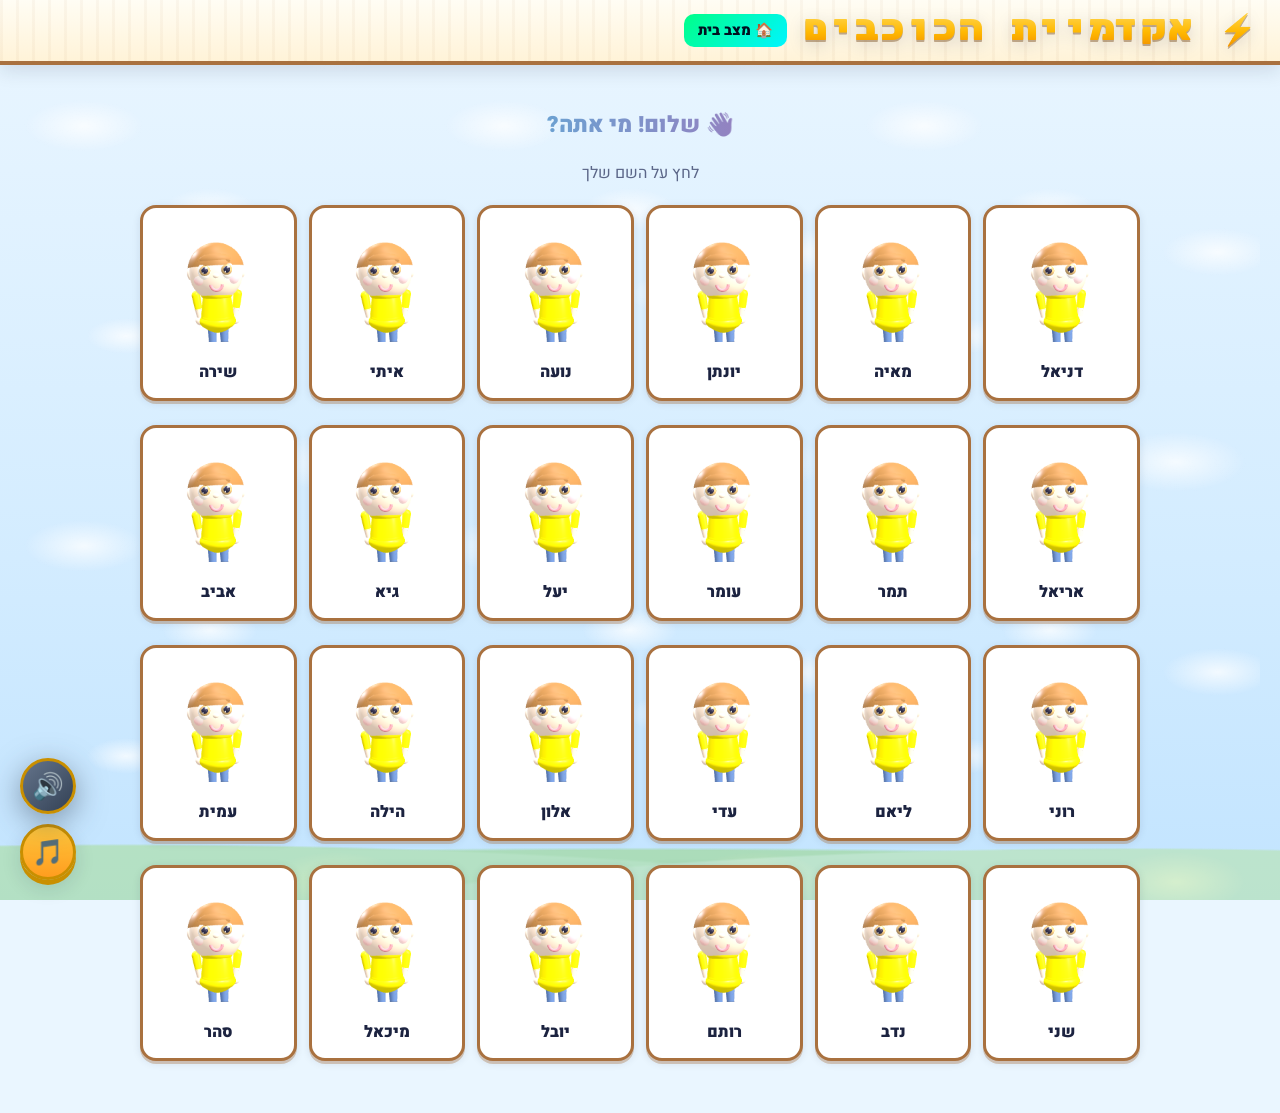
==== index.html @ d7e18d6a "דרגות מובנות: "דרגה 2 מתוך 8", מספר לכל שלב, וטווח הנקודות "להבה" לבד לא אומר כלום — לא כמה זה, לא מ" ====
<!DOCTYPE html>
<html lang="he" dir="rtl">
<head>
<meta charset="UTF-8">
<meta name="viewport" content="width=device-width, initial-scale=1.0">
<title>⚡ אקדמיית הכוכבים</title>
<link rel="preconnect" href="https://fonts.googleapis.com">
<link href="https://fonts.googleapis.com/css2?family=Heebo:wght@400;700;900&family=Rubik+Mono+One&display=swap" rel="stylesheet">
<!-- Three.js מקומי — רשתות בתי ספר חוסמות CDN-ים לעיתים קרובות, ובלי THREE
     כל האפליקציה קורסת (לא רק האי). ה-CDN נשאר כגיבוי אם הקובץ המקומי חסר. -->
<script src="vendor/three.min.js"></script>
<script>if(typeof THREE==='undefined')document.write('<script src="https://cdnjs.cloudflare.com/ajax/libs/three.js/r128/three.min.js"><\/script>');</script>
<script src="vendor/GLTFLoader.js"></script>
<script>if(typeof THREE!=='undefined'&&!THREE.GLTFLoader)document.write('<script src="https://cdn.jsdelivr.net/npm/three@0.128.0/examples/js/loaders/GLTFLoader.js"><\/script>');</script>
<style>
:root {
  --bg-1: #eaf6ff;
  /* 5 צבעי אנרגיה — רוויים אך לא זוהרים. שמות ה---neon-* נשמרו בכוונה
     כדי שכל הרכיבים הקיימים יתעדכנו בלי לגעת בהם אחד-אחד. */
  --neon-pink:   #ff5d5d;   /* coral */
  --neon-cyan:   #2ea8ff;   /* sky   */
  --neon-yellow: #ffb800;   /* gold  */
  --neon-green:  #34c759;   /* leaf  */
  --neon-purple: #8b5cf6;   /* grape */
  --neon-orange: #ff8f1f;
  --card: #ffffff;
  --card-hover: #f2f7ff;
  --text: #1c2340;
  --text-dim: #5b6688;
  --wood: #a9713f;          /* מסגרות "שלט עץ" — אותה שפה כמו באי */
  --cream: #fffaee;
}
* { box-sizing: border-box; margin: 0; padding: 0; }
html, body { height: 100%; background-color: #eaf6ff; }
body {
  font-family: 'Heebo', sans-serif;
  background: linear-gradient(180deg, #eaf6ff 0%, #d3ecff 60%, #c7e6ff 100%);
  color: var(--text);
  overflow-x: hidden;
  min-height: 100vh;
}
canvas { background-color: transparent !important; }
body::before {
  content: '';
  position: fixed; inset: 0;
  background-image:
    radial-gradient(60px 26px at 20% 30%, #ffffff, transparent),
    radial-gradient(44px 20px at 60% 70%, #ffffff, transparent),
    radial-gradient(70px 30px at 80% 10%, #ffffff, transparent),
    radial-gradient(40px 18px at 30% 80%, #ffffff, transparent),
    radial-gradient(56px 24px at 90% 60%, #ffffff, transparent),
    radial-gradient(48px 22px at 50% 50%, #ffffff, transparent);
  background-size: 420px 420px;
  opacity: 0.75;
  pointer-events: none;
  animation: starsMove 120s linear infinite;
  z-index: 0;
}
@keyframes starsMove { from {background-position: 0 0;} to {background-position: 250px 250px;} }

#particleLayer {
  position: fixed; inset: 0;
  pointer-events: none;
  z-index: 1;
  overflow: hidden;
}
.particle {
  position: absolute;
  border-radius: 50%;
  pointer-events: none;
  filter: blur(1px);
}
@keyframes floatUp {
  from { transform: translateY(110vh) rotate(0deg); opacity: 0; }
  10%  { opacity: 1; }
  90%  { opacity: 1; }
  to   { transform: translateY(-20vh) rotate(360deg); opacity: 0; }
}
.bubble1 { width: 20px; height: 20px; background: radial-gradient(circle at 30% 30%, rgba(0,245,255,0.6), rgba(0,245,255,0)); }
.bubble2 { width: 14px; height: 14px; background: radial-gradient(circle at 30% 30%, rgba(255,46,147,0.6), rgba(255,46,147,0)); }
.bubble3 { width: 8px; height: 8px; background: radial-gradient(circle at 30% 30%, rgba(255,230,0,0.7), rgba(255,230,0,0)); }
.bubble4 { width: 12px; height: 12px; background: radial-gradient(circle at 30% 30%, rgba(0,255,136,0.6), rgba(0,255,136,0)); }
.bubble5 { width: 16px; height: 16px; background: radial-gradient(circle at 30% 30%, rgba(184,41,255,0.6), rgba(184,41,255,0)); }

header, .classroom, .footer-actions { position: relative; z-index: 5; }

.page-fade { animation: pageFade 0.5s cubic-bezier(0.34, 1.56, 0.64, 1); }
@keyframes pageFade {
  from { opacity: 0; transform: translateY(20px); }
  to   { opacity: 1; transform: translateY(0); }
}
button:active { transform: scale(0.95); }

.music-btn {
  position: fixed; bottom: 20px; left: 20px;
  width: 56px; height: 56px;
  border-radius: 50%;
  background: linear-gradient(135deg, #ff2e93, #b829ff);
  border: 2px solid rgba(255,255,255,0.3);
  color: white;
  font-size: 1.6em;
  cursor: pointer;
  z-index: 100;
  box-shadow: 0 8px 30px rgba(255,46,147,0.5);
  transition: transform 0.2s;
}
.music-btn:hover { transform: scale(1.1); }
.music-btn.playing { animation: musicPulse 1.5s ease-in-out infinite; }
@keyframes musicPulse {
  0%, 100% { box-shadow: 0 8px 30px rgba(255,46,147,0.5); }
  50%      { box-shadow: 0 8px 40px rgba(255,46,147,0.9), 0 0 60px rgba(0,245,255,0.5); }
}

header {
  background: var(--cream);
  border-bottom: 3px solid var(--wood);
  padding: 14px 24px;
  display: flex;
  align-items: center;
  gap: 16px;
  position: sticky;
  top: 0;
  z-index: 100;
  flex-wrap: wrap;
}
.logo {
  font-family: 'Rubik Mono One', sans-serif;
  font-size: 1.5em;
  background: linear-gradient(90deg, #d6263f, #6d28d9, #0a6fc2, #17803d, #b06a00, #c2500a, #d6263f);
  background-size: 400% 100%;
  -webkit-background-clip: text;
  background-clip: text;
  color: transparent;
  text-shadow: none;
  animation: gradFlow 8s linear infinite;
}
@keyframes gradFlow {
  to { background-position: 400% 0; }
}
.tabs { display: flex; gap: 6px; flex: 1; flex-wrap: wrap; }
.tab {
  padding: 8px 14px;
  background: var(--card);
  border: 2px solid var(--wood);
  border-radius: 12px;
  cursor: pointer;
  color: var(--text);
  font-weight: 700;
  transition: all 0.2s;
  font-family: inherit;
  font-size: 0.95em;
  display: inline-flex;
  align-items: center;
  gap: 6px;
}
.tab:hover { background: var(--card-hover); color: var(--text); }
.tab.active {
  background: linear-gradient(135deg, var(--neon-pink), var(--neon-purple));
  color: white;
  box-shadow: 0 0 20px rgba(255,46,147,0.5);
  border-color: var(--neon-pink);
}
.tab .x { opacity: 0.6; font-size: 0.8em; padding: 2px 4px; border-radius: 4px; }
.tab .x:hover { opacity: 1; background: rgba(0,0,0,0.3); }
.btn {
  padding: 8px 16px;
  background: var(--card);
  border: 1px solid rgba(255,255,255,0.15);
  border-radius: 10px;
  color: var(--text);
  cursor: pointer;
  font-family: inherit;
  font-weight: 700;
  font-size: 0.9em;
  transition: all 0.15s;
}
.btn:hover { background: var(--card-hover); transform: translateY(-1px); }
.btn-primary {
  background: linear-gradient(135deg, var(--neon-cyan), var(--neon-green));
  color: #001020;
  border-color: transparent;
  box-shadow: 0 0 15px rgba(0,245,255,0.4);
}
.btn-danger { background: linear-gradient(135deg, #ff4444, #cc0066); color: white; border-color: transparent; }
.btn-warning { background: linear-gradient(135deg, var(--neon-yellow), var(--neon-orange)); color: #000; border-color: transparent; }

.classroom {
  display: grid;
  grid-template-columns: repeat(4, 1fr);
  gap: 14px;
  padding: 20px;
  max-width: 1700px;
  margin: 0 auto;
}
.column {
  background: rgba(255,255,255,0.04);
  backdrop-filter: blur(12px);
  -webkit-backdrop-filter: blur(12px);
  border: 2px solid rgba(169,113,63,0.45);
  border-radius: 16px;
  padding: 12px;
  min-height: 200px;
  transition: all 0.2s;
}
.classroom > .column { min-width: 0; }   /* בלי זה שם ארוך מרחיב את הלוח וגורם לגלילה אופקית */
.column.drag-over { border-color: var(--neon-cyan); background: rgba(0,245,255,0.08); }
.column-header {
  display: flex;
  justify-content: space-between;
  align-items: center;
  margin-bottom: 12px;
  padding: 8px 12px;
  background: linear-gradient(135deg, rgba(184,41,255,0.3), rgba(255,46,147,0.3));
  border-radius: 10px;
  font-weight: 900;
}
.col-bonus {
  font-size: 0.75em;
  background: var(--neon-yellow);
  color: #000;
  padding: 5px 12px;
  border-radius: 8px;
  cursor: pointer;
  border: none;
  font-weight: 900;
}
.col-bonus:hover { transform: scale(1.05); }
.col-input {
  background: rgba(0,0,0,0.4);
  border: 1px solid rgba(255,255,255,0.2);
  border-radius: 6px;
  color: #fff;
  padding: 4px 8px;
  width: 56px;
  font-family: inherit;
  font-size: 0.85em;
  font-weight: 700;
  text-align: center;
}
.col-input:focus { border-color: var(--neon-yellow); outline: none; }
.col-input::-webkit-outer-spin-button,
.col-input::-webkit-inner-spin-button { -webkit-appearance: none; margin: 0; }

/* ==================== ניקוד כיתתי — כל הכיתה ביחד ==================== */
.class-bar {
  max-width: 1700px;
  margin: 14px auto 0;
  padding: 14px 20px;
  display: flex;
  flex-wrap: wrap;
  align-items: center;
  gap: 12px;
  background: linear-gradient(135deg, rgba(0,245,255,0.14), rgba(184,41,255,0.14));
  border: 2px solid rgba(0,245,255,0.35);
  border-radius: 18px;
  box-shadow: 0 8px 30px rgba(0,0,0,0.25);
}
.class-bar .cb-title {
  font-weight: 900;
  font-size: 1.25em;
  display: flex;
  align-items: center;
  gap: 8px;
  white-space: nowrap;
}
.class-bar .cb-count {
  font-size: 0.75em;
  font-weight: 700;
  color: var(--text-dim);
}
.class-bar .cb-quick {
  display: flex;
  gap: 6px;
  flex-wrap: wrap;
}
.cb-btn {
  font-family: inherit;
  font-weight: 900;
  font-size: 1.05em;
  padding: 9px 16px;
  border-radius: 12px;
  border: 2px solid transparent;
  cursor: pointer;
  transition: transform 0.15s, box-shadow 0.15s;
  background: linear-gradient(135deg, var(--neon-cyan), var(--neon-purple));
  color: #001020;
}
.cb-btn:hover { transform: translateY(-2px) scale(1.04); box-shadow: 0 6px 22px rgba(0,245,255,0.4); }
.cb-btn.cb-give { background: linear-gradient(135deg, var(--neon-yellow), var(--neon-orange)); color: #000; }
.cb-btn.cb-take { background: linear-gradient(135deg, #ff6b6b, #c92a2a); color: #fff; }
.cb-input {
  background: rgba(0,0,0,0.45);
  border: 2px solid rgba(255,255,255,0.25);
  border-radius: 10px;
  color: #fff;
  padding: 8px 10px;
  width: 84px;
  font-family: inherit;
  font-size: 1.1em;
  font-weight: 900;
  text-align: center;
}
.cb-input:focus { border-color: var(--neon-yellow); outline: none; }
.cb-input::-webkit-outer-spin-button,
.cb-input::-webkit-inner-spin-button { -webkit-appearance: none; margin: 0; }
.class-bar .cb-spacer { flex: 1 1 0; min-width: 0; }
.class-bar .cb-econ { margin-inline-start: auto; }
.cb-econ {
  display: flex;
  align-items: center;
  gap: 6px;
  font-weight: 800;
  font-size: 0.95em;
  background: rgba(0,0,0,0.3);
  border: 2px solid rgba(255,255,255,0.2);
  border-radius: 12px;
  padding: 6px 10px;
}
.cb-econ select {
  font-family: inherit;
  font-weight: 900;
  font-size: 1em;
  padding: 4px 6px;
  border-radius: 8px;
  border: 2px solid rgba(255,255,255,0.25);
  background: #1a1e3a;
  color: #fff;
  cursor: pointer;
}
.cb-view {
  display: flex;
  gap: 0;
  border: 2px solid rgba(255,255,255,0.2);
  border-radius: 12px;
  overflow: hidden;
}
.cb-view button {
  font-family: inherit;
  font-weight: 800;
  font-size: 0.95em;
  padding: 8px 14px;
  border: none;
  cursor: pointer;
  background: rgba(0,0,0,0.35);
  color: var(--text-dim);
}
.cb-view button.active { background: linear-gradient(135deg, var(--neon-purple), var(--neon-pink)); color: #fff; }

/* תצוגת "כיתה אחת" — כל התלמידים בלוח אחד, בלי טורים */
.classroom.single-view { grid-template-columns: 1fr; }
.column.all-wrap { padding: 16px; }
.students-grid {
  display: grid;
  grid-template-columns: repeat(auto-fill, minmax(300px, 1fr));
  gap: 12px;
  align-items: start;
}
.students-grid .student { margin-bottom: 0; }
@media (max-width: 600px) {
  .class-bar { padding: 12px; }
  .class-bar .cb-spacer { display: none; }
}

/* ==================== מפת האיים — מה עוד נשאר לפתוח ==================== */
.island-map {
  max-width: 1700px;
  margin: 12px auto 0;
  padding: 14px 18px 16px;
  background: linear-gradient(135deg, rgba(255,214,102,0.16), rgba(0,245,255,0.12));
  border: 2px solid rgba(255,190,60,0.45);
  border-radius: 18px;
}
.island-map .im-head {
  display: flex;
  align-items: center;
  gap: 12px;
  flex-wrap: wrap;
  margin-bottom: 10px;
  font-weight: 900;
  font-size: 1.15em;
}
.island-map .im-next {
  font-size: 1.05em;
  font-weight: 900;
  color: #b45309;
  background: rgba(255,255,255,0.55);
  border-radius: 999px;
  padding: 5px 14px;
}
.island-map .im-bar {
  height: 16px;
  background: rgba(0,0,0,0.18);
  border-radius: 999px;
  overflow: hidden;
  margin-bottom: 12px;
}
.island-map .im-fill {
  height: 100%;
  background: linear-gradient(90deg, #34d399, #fbbf24, #f97316);
  border-radius: 999px;
  transition: width 0.6s cubic-bezier(0.34,1.56,0.64,1);
}
.im-chips {
  display: flex;
  gap: 8px;
  overflow-x: auto;
  padding-bottom: 4px;
}
.im-chip {
  flex: 1 1 0;
  min-width: 128px;
  text-align: center;
  padding: 10px 6px;
  border-radius: 14px;
  border: 2px solid rgba(0,0,0,0.12);
  background: rgba(255,255,255,0.5);
  position: relative;
}
.im-chip .im-ico { font-size: 30px; line-height: 1.1; position: relative; display: inline-block; }
/* אי נעול מציג את האי עצמו (מעומעם) עם מנעול קטן בפינה — לא מנעול במקום האי */
.im-chip .im-lock { position: absolute; bottom: -2px; left: -6px; font-size: 15px; filter: none; }
.im-chip .im-name { font-weight: 900; font-size: 0.95em; margin-top: 2px; }
.im-chip .im-need { font-size: 0.85em; font-weight: 800; opacity: 0.75; margin-top: 2px; }
.im-chip.done { background: linear-gradient(180deg, #d1fae5, #a7f3d0); border-color: #34d399; }
.im-chip.done .im-need { color: #047857; opacity: 1; }
.im-chip.next {
  background: linear-gradient(180deg, #fff7cc, #ffe17a);
  border-color: #f59e0b;
  box-shadow: 0 0 0 3px rgba(245,158,11,0.35), 0 8px 22px rgba(245,158,11,0.3);
  transform: scale(1.04);
}
.im-chip.locked { opacity: 0.55; filter: grayscale(0.55); }
.im-chip .im-step {
  position: absolute; top: -9px; inset-inline-start: 8px;
  background: #1f2937; color: #fff;
  font-size: 0.7em; font-weight: 900;
  border-radius: 999px; padding: 1px 7px;
}

/* ==================== עריכת שמות — inline + דיאלוג פנימי ==================== */
.class-score {
  max-width: 1700px;
  margin: 12px auto 0;
  padding: 18px 24px;
  border-radius: 20px;
  background: linear-gradient(135deg, #12305e, #2a1d5e 55%, #4a1d52);
  border: 3px solid rgba(255,214,102,0.7);
  box-shadow: 0 10px 40px rgba(0,0,0,0.3);
  color: #fff;
}
.class-score .cs-wrap {
  display: flex; align-items: center; gap: 28px; flex-wrap: wrap;
}
.class-score .cs-main { text-align: center; min-width: 240px; }
.class-score .cs-label { font-size: 1.15em; font-weight: 900; opacity: 0.9; }
.class-score .cs-big {
  font-size: clamp(56px, 7vw, 108px);
  font-weight: 900;
  line-height: 1;
  letter-spacing: -2px;
  background: linear-gradient(180deg, #fff3b0, #ffc83d 55%, #ff8c00);
  -webkit-background-clip: text; background-clip: text; color: transparent;
  filter: drop-shadow(0 4px 0 rgba(0,0,0,0.25));
}
.class-score .cs-sub { font-size: 1em; font-weight: 800; opacity: 0.85; margin-top: 2px; }
.class-score .cs-side { flex: 1 1 320px; min-width: 260px; }
.class-score .cs-rank { font-size: 1.6em; font-weight: 900; margin-bottom: 8px; }
.class-score .cs-bar {
  height: 18px; border-radius: 999px; background: rgba(0,0,0,0.35); overflow: hidden; margin-bottom: 10px;
}
.class-score .cs-fill {
  height: 100%; border-radius: 999px;
  background: linear-gradient(90deg, #34d399, #fbbf24, #f97316);
  transition: width 0.6s cubic-bezier(0.34,1.56,0.64,1);
}
.class-score .cs-stats {
  display: flex; gap: 8px 20px; flex-wrap: wrap; font-size: 1.05em; font-weight: 700; opacity: 0.95;
}
.class-score .cs-stats b { color: #ffd54a; }
.class-score .cs-thanks {
  margin-top: 10px;
  font-size: 1.05em;
  font-weight: 800;
  background: rgba(255,255,255,0.1);
  border: 1px solid rgba(255,255,255,0.2);
  border-radius: 12px;
  padding: 8px 14px;
}
.class-score .cs-thanks b { color: #86efac; }
.class-score .cs-thanks span { color: #ffd54a; }

/* הניקוד הכיתתי על הכרטיס — שורה קטנה, לא שבב שדוחק את השם */
.class-chip {
  display: block;
  margin-top: 2px;
  font-size: 0.72em;
  font-weight: 800;
  color: #075985;
  background: rgba(56,189,248,0.18);
  border: 1px solid rgba(2,132,199,0.35);
  border-radius: 999px;
  padding: 1px 7px;
  white-space: nowrap;
  max-width: 100%;
  overflow: hidden;
  text-overflow: ellipsis;   /* לעולם לא דוחף את הכרטיס ולא גונב רוחב מהשם */
}
.class-chip b { color: #0369a1; }

/* קבוצות בסרגל: "לקופת הכיתה" מול "לכל תלמיד" */
.cb-group {
  display: flex; align-items: center; gap: 6px; flex-wrap: wrap;
  padding: 6px 10px;
  border-radius: 14px;
  background: rgba(0,0,0,0.22);
  border: 2px solid rgba(255,255,255,0.18);
}
.cb-gtitle { font-weight: 900; font-size: 0.95em; white-space: nowrap; opacity: 0.95; }
.cb-btn.cb-sm { font-size: 0.95em; padding: 7px 12px; }
.cb-note { font-size: 0.85em; font-weight: 800; opacity: 0.7; white-space: nowrap; }

.name-inline {
  font-family: inherit;
  font-weight: 900;
  font-size: 1em;
  width: 100%;
  min-width: 0;
  padding: 5px 8px;
  border-radius: 8px;
  border: 2px solid var(--neon-cyan, #00a2b8);
  background: #fff;
  color: #111;
  outline: none;
  box-shadow: 0 0 0 3px rgba(0,162,184,0.25);
}
.ak-dialog-bg {
  position: fixed; inset: 0;
  background: rgba(0,0,0,0.72);
  backdrop-filter: blur(6px);
  -webkit-backdrop-filter: blur(6px);
  z-index: 100001;
  display: flex; align-items: center; justify-content: center;
  padding: 20px;
}
.ak-dialog {
  background: #fffaf0;
  color: #2b1b0e;
  border: 3px solid #a9713f;
  border-radius: 20px;
  padding: 24px;
  width: min(680px, 96vw);
  max-height: 88vh;
  overflow: auto;
  box-shadow: 0 24px 70px rgba(0,0,0,0.5);
}
.ak-dialog h3 { margin: 0 0 14px; font-size: 1.5em; font-weight: 900; }
.ak-dialog input[type=text], .ak-dialog textarea {
  width: 100%;
  font-family: inherit;
  font-size: 1.25em;
  font-weight: 800;
  padding: 12px 14px;
  border-radius: 12px;
  border: 3px solid #a9713f;
  background: #fff;
  color: #2b1b0e;
  outline: none;
  box-sizing: border-box;
}
.ak-dialog textarea { font-size: 1.05em; line-height: 1.9; min-height: 320px; resize: vertical; }
.ak-dialog input[type=text]:focus, .ak-dialog textarea:focus { border-color: #00a2b8; box-shadow: 0 0 0 4px rgba(0,162,184,0.25); }
.ak-dialog .ak-dlg-actions { display: flex; gap: 10px; margin-top: 16px; justify-content: flex-end; flex-wrap: wrap; }
.ak-dialog .ak-dlg-btn {
  font-family: inherit; font-weight: 900; font-size: 1.1em;
  padding: 12px 26px; border-radius: 12px; cursor: pointer; border: 3px solid transparent;
}
.ak-dialog .ak-dlg-btn.ok { background: linear-gradient(180deg,#6ee7a0,#22c55e); border-color:#15803d; color:#04310f; }
.ak-dialog .ak-dlg-btn.cancel { background: #efe3d2; border-color:#a9713f; color:#5b3d20; }
.ak-dialog .ak-dlg-hint { font-size: 0.95em; opacity: 0.8; margin: 0 0 12px; line-height: 1.6; }
.ak-names-grid { display: grid; grid-template-columns: repeat(auto-fill, minmax(230px, 1fr)); gap: 10px; }
.ak-names-grid label { display: flex; align-items: center; gap: 8px; font-weight: 800; }
.ak-names-grid label span { opacity: 0.55; min-width: 26px; text-align: end; }
.ak-names-grid input { font-size: 1.05em !important; padding: 8px 10px !important; }


.student {
  background: #ffffff;
  
  -webkit-
  border-radius: 14px;
  padding: 10px;
  margin-bottom: 10px;
  cursor: grab;
  transition: all 0.3s cubic-bezier(0.34, 1.56, 0.64, 1);
  border: 2px solid var(--wood);
  position: relative;
  display: flex;
  align-items: center;
  gap: 10px;
}
.student:active { cursor: grabbing; }
.student:hover {
  transform: translateY(-2px);
  box-shadow: 0 8px 20px rgba(0,245,255,0.2);
  border-color: var(--neon-cyan);
}
.student.dragging { opacity: 0.4; }

.drag-handle {
  cursor: grab;
  color: var(--text-dim);
  font-size: 1.4em;
  padding: 0 4px;
  user-select: none;
}
.drag-handle:hover { color: var(--neon-cyan); }

.avatar-canvas {
  width: 72px; height: 72px;
  border-radius: 50%;
  flex-shrink: 0;
  background: radial-gradient(circle at 50% 30%, rgba(0,245,255,0.15), transparent 70%);
  cursor: pointer;
  display: block;
  animation: idleBob 3s ease-in-out infinite;
  transition: transform 0.2s;
}
.avatar-canvas:hover { transform: scale(1.25) rotate(-5deg); animation-play-state: paused; filter: drop-shadow(0 0 20px var(--neon-cyan)); }
@keyframes idleBob {
  0%, 100% { transform: translateY(0) rotate(0deg) scale(1); }
  20%      { transform: translateY(-7px) rotate(-3deg) scale(1.02); }
  40%      { transform: translateY(-2px) rotate(0deg) scale(1); }
  60%      { transform: translateY(-7px) rotate(3deg) scale(1.02); }
  80%      { transform: translateY(-2px) rotate(0deg) scale(1); }
}
.student.celebrating .avatar-canvas {
  animation: celebrate 0.7s cubic-bezier(0.34, 1.56, 0.64, 1);
}
.student.disappointed .avatar-canvas {
  animation: shake 0.5s ease-in-out;
}
@keyframes celebrate {
  0%   { transform: scale(1) translateY(0) rotate(0); }
  30%  { transform: scale(1.35) translateY(-18px) rotate(-12deg); }
  60%  { transform: scale(1.1) translateY(-6px) rotate(8deg); }
  100% { transform: scale(1) translateY(0) rotate(0); }
}
@keyframes shake {
  0%, 100% { transform: translateX(0) rotate(0); }
  20%      { transform: translateX(-10px) rotate(-8deg); }
  40%      { transform: translateX(10px) rotate(8deg); }
  60%      { transform: translateX(-7px) rotate(-5deg); }
  80%      { transform: translateX(7px) rotate(5deg); }
}
.student.celebrating { box-shadow: 0 0 40px rgba(0,255,136,0.6); border-color: var(--neon-green) !important; }
.student.disappointed { box-shadow: 0 0 30px rgba(255,68,68,0.5); }
.student-info { flex: 1; min-width: 0; cursor: pointer; }
.student-name-row {
  display: flex;
  align-items: flex-start;
  gap: 4px;
  min-width: 0;
}
.student-name-row .student-name { flex: 1 1 auto; min-width: 0; }
.name-edit { flex: 0 0 auto; align-self: center; }
.student-name {
  font-weight: 900;
  font-size: 0.95em;
  white-space: normal;
  overflow-wrap: break-word;
  line-height: 1.12;
}
.name-edit {
  background: rgba(255,255,255,0.1);
  border: none;
  color: var(--text-dim);
  cursor: pointer;
  border-radius: 4px;
  padding: 2px 5px;
  font-size: 0.75em;
}
.name-edit:hover { background: var(--neon-cyan); color: #000; }
.student-rank {
  font-size: 0.75em;
  color: var(--text-dim);
  display: flex;
  align-items: center;
  gap: 4px;
}
.student-points {
  font-weight: 900;
  font-size: 1.1em;
  background: linear-gradient(90deg, var(--neon-yellow), var(--neon-orange));
  -webkit-background-clip: text;
  background-clip: text;
  color: transparent;
}
.progress-bar {
  height: 4px;
  background: rgba(255,255,255,0.1);
  border-radius: 2px;
  margin-top: 4px;
  overflow: hidden;
}
.progress-fill {
  height: 100%;
  background: linear-gradient(90deg, var(--neon-cyan), var(--neon-pink));
  transition: width 0.5s;
  box-shadow: 0 0 8px var(--neon-cyan);
}
.add-student-btn {
  width: 100%;
  padding: 10px;
  background: rgba(0,245,255,0.1);
  border: 2px dashed rgba(0,245,255,0.3);
  border-radius: 10px;
  color: var(--neon-cyan);
  cursor: pointer;
  font-family: inherit;
  font-weight: 700;
  transition: all 0.2s;
}
.add-student-btn:hover { background: rgba(0,245,255,0.2); border-color: var(--neon-cyan); }

.modal-bg {
  position: fixed; inset: 0;
  background: rgba(0,0,0,0.8);
  backdrop-filter: blur(8px);
  display: none;
  align-items: center;
  justify-content: center;
  z-index: 1000;
  padding: 20px;
}
.modal-bg.show { display: flex; animation: fadeIn 0.2s; }
@keyframes fadeIn { from {opacity:0;} to {opacity:1;} }
.modal {
  background: linear-gradient(135deg, rgba(26,29,58,0.85), rgba(10,14,39,0.85));
  backdrop-filter: blur(24px) saturate(180%);
  -webkit-backdrop-filter: blur(24px) saturate(180%);
  border-radius: 24px;
  padding: 24px;
  max-width: 700px;
  width: 100%;
  max-height: 90vh;
  overflow-y: auto;
  border: 1px solid rgba(255,255,255,0.15);
  box-shadow: 0 20px 60px rgba(0,245,255,0.2), 0 0 100px rgba(255,46,147,0.1);
  animation: slideUp 0.4s cubic-bezier(0.34, 1.56, 0.64, 1);
}
@keyframes slideUp { from {transform: translateY(40px); opacity:0;} to {transform: translateY(0); opacity:1;} }

.modal-hero {
  display: flex;
  gap: 18px;
  align-items: center;
  padding-bottom: 16px;
  border-bottom: 1px solid rgba(255,255,255,0.1);
  margin-bottom: 16px;
}
#modalAvatar3D {
  width: 160px; height: 160px;
  border-radius: 16px;
  background: radial-gradient(circle at 50% 30%, rgba(0,245,255,0.2), transparent 70%);
  flex-shrink: 0;
}
.modal-title { font-size: 1.6em; font-weight: 900; display: flex; align-items: center; gap: 8px; }
.modal-sub { color: var(--text-dim); font-size: 0.95em; line-height: 1.6; }

.modal-tabs {
  display: flex;
  gap: 6px;
  margin-bottom: 16px;
  border-bottom: 1px solid rgba(255,255,255,0.1);
  padding-bottom: 12px;
  flex-wrap: wrap;
}
.modal-tab {
  padding: 8px 14px;
  background: var(--card);
  border-radius: 10px;
  cursor: pointer;
  font-weight: 700;
  border: none;
  color: var(--text-dim);
  font-family: inherit;
  font-size: 0.9em;
}
.modal-tab.active { background: var(--neon-pink); color: white; }

.point-buttons {
  display: grid;
  grid-template-columns: repeat(5, 1fr);
  gap: 10px;
  margin-bottom: 16px;
}
.point-btn {
  padding: 30px 8px;
  min-height: 110px;
  border: none;
  border-radius: 12px;
  font-family: inherit;
  font-weight: 900;
  font-size: 2.2em;
  cursor: pointer;
  transition: all 0.15s;
  color: white;
}
.point-btn:hover { transform: scale(1.05); }
.point-btn:active { transform: scale(0.95); }
.point-btn.add-10  { background: linear-gradient(135deg, #00ff88, #00bb66); box-shadow: 0 4px 12px rgba(0,255,136,0.4); }
.point-btn.add-20  { background: linear-gradient(135deg, #00f5ff, #0088ff); box-shadow: 0 4px 12px rgba(0,245,255,0.4); }
.point-btn.add-50  { background: linear-gradient(135deg, #ffe600, #ff8c00); color: #000; box-shadow: 0 4px 12px rgba(255,230,0,0.4); }
.point-btn.add-100 { background: linear-gradient(135deg, #ff2e93, #b829ff); box-shadow: 0 4px 12px rgba(255,46,147,0.5); }
.point-btn.minus-10 { background: linear-gradient(135deg, #555, #333); box-shadow: 0 4px 12px rgba(0,0,0,0.4); }

.shop-grid {
  display: grid;
  grid-template-columns: repeat(auto-fill, minmax(120px, 1fr));
  gap: 10px;
}
.shop-item {
  background: rgba(255,255,255,0.05);
  
  -webkit-
  border: 2px solid rgba(169,113,63,0.45);
  border-radius: 14px;
  padding: 10px 8px;
  text-align: center;
  cursor: pointer;
  transition: all 0.3s cubic-bezier(0.34, 1.56, 0.64, 1);
  position: relative;
}
.shop-item:hover { border-color: var(--neon-cyan); transform: translateY(-2px); }
.shop-item.owned { border-color: var(--neon-green); background: rgba(0,255,136,0.08); }
.shop-item.equipped { border-color: var(--neon-yellow); background: rgba(255,230,0,0.12); box-shadow: 0 0 20px rgba(255,230,0,0.3); }
.shop-item.locked { opacity: 0.5; cursor: not-allowed; }
.shop-preview { width: 80px; height: 80px; margin: 0 auto 6px; border-radius: 10px; }
.shop-name { font-size: 0.85em; font-weight: 700; margin-bottom: 4px; }
.shop-price { font-size: 0.85em; color: var(--neon-yellow); font-weight: 900; }
.shop-status { font-size: 0.75em; color: var(--neon-green); font-weight: 900; }

.box-section {
  background: linear-gradient(135deg, rgba(184,41,255,0.2), rgba(255,46,147,0.2));
  border-radius: 16px;
  padding: 24px;
  text-align: center;
  margin-bottom: 16px;
  border: 1px solid rgba(184,41,255,0.4);
}
.box-emoji { font-size: 70px; animation: float 2s ease-in-out infinite; }
@keyframes float { 0%,100%{transform:translateY(0);} 50%{transform:translateY(-10px);} }
@keyframes boxShake {
  0%, 100% { transform: translate(0,0) rotate(0); }
  20%      { transform: translate(-4px,2px) rotate(-3deg); }
  40%      { transform: translate(4px,-2px) rotate(3deg); }
  60%      { transform: translate(-3px,3px) rotate(-2deg); }
  80%      { transform: translate(3px,-3px) rotate(2deg); }
}
@keyframes flashBurst {
  0%   { transform: scale(0); opacity: 1; }
  50%  { transform: scale(1.5); opacity: 0.9; }
  100% { transform: scale(3); opacity: 0; }
}
@keyframes particleFly {
  0%   { transform: translate(0,0) scale(1); opacity: 1; }
  100% { transform: translate(var(--tx),var(--ty)) scale(0.3); opacity: 0; }
}
@keyframes itemReveal {
  0%   { transform: scale(0) rotate(-360deg); opacity: 0; }
  60%  { transform: scale(1.2) rotate(20deg); opacity: 1; }
  100% { transform: scale(1) rotate(0); opacity: 1; }
}
@keyframes achSlideIn {
  from { transform: translateX(120%); opacity: 0; }
  to   { transform: translateX(0); opacity: 1; }
}
@keyframes achSlideOut {
  to { transform: translateX(120%); opacity: 0; }
}
.shop-item.rarity-rare   { box-shadow: 0 0 18px rgba(0,245,255,0.4); border-color: #00f5ff !important; }
.shop-item.rarity-epic   { box-shadow: 0 0 22px rgba(184,41,255,0.5); border-color: #b829ff !important; }
.shop-item.rarity-mythic {
  box-shadow: 0 0 30px rgba(255,215,0,0.7); border-color: #ffd700 !important;
  animation: mythicPulse 2s ease-in-out infinite;
}
@keyframes mythicPulse {
  0%, 100% { box-shadow: 0 0 30px rgba(255,215,0,0.7); }
  50%      { box-shadow: 0 0 50px rgba(255,215,0,1), 0 0 80px rgba(255,46,147,0.5); }
}
.rarity-badge {
  position: absolute; top: 4px; right: 4px;
  font-size: 0.65em; font-weight: 900;
  padding: 2px 8px; border-radius: 6px;
  text-shadow: 0 1px 2px rgba(0,0,0,0.5);
}
.collection-bar {
  background: rgba(0,0,0,0.3); border-radius: 12px; padding: 10px 16px;
  margin: 10px 0; display: flex; align-items: center; gap: 12px;
}
.collection-bar .progress {
  flex: 1; height: 8px; background: rgba(255,255,255,0.1); border-radius: 4px; overflow: hidden;
}
.collection-bar .progress .fill {
  height: 100%; background: linear-gradient(90deg, var(--neon-green), var(--neon-yellow));
  box-shadow: 0 0 10px var(--neon-green); transition: width 0.5s;
}

.rank-up-overlay {
  position: fixed; inset: 0;
  display: none;
  align-items: center;
  justify-content: center;
  z-index: 9999;
  background: rgba(0,0,0,0.85);
  
}
.rank-up-overlay.show { display: flex; }
.rank-up-content { text-align: center; animation: rankUpZoom 0.6s ease-out; }
@keyframes rankUpZoom {
  0% { transform: scale(0) rotate(-180deg); opacity: 0; }
  60% { transform: scale(1.2) rotate(10deg); }
  100% { transform: scale(1) rotate(0); opacity: 1; }
}
.rank-up-title {
  font-family: 'Rubik Mono One';
  font-size: 3.5em;
  background: linear-gradient(90deg, var(--neon-yellow), var(--neon-orange), var(--neon-pink));
  -webkit-background-clip: text;
  background-clip: text;
  color: transparent;
  text-shadow: 0 0 60px var(--neon-yellow);
  margin-bottom: 20px;
}
.rank-up-icon { font-size: 8em; filter: drop-shadow(0 0 30px var(--neon-yellow)); animation: spin 2s linear infinite; }
@keyframes spin { from {transform: rotate(0);} to {transform: rotate(360deg);} }
.rank-up-name { font-size: 2.2em; font-weight: 900; margin-top: 20px; }

.confetti {
  position: fixed;
  width: 10px; height: 10px;
  pointer-events: none;
  z-index: 10000;
  animation: confettiFall 3s ease-in forwards;
}
@keyframes confettiFall {
  to { transform: translateY(100vh) rotate(720deg); opacity: 0; }
}

.point-popup {
  position: fixed;
  font-size: 3em;
  font-weight: 900;
  pointer-events: none;
  z-index: 9998;
  animation: popupRise 1.2s ease-out forwards;
  text-shadow: 0 0 20px currentColor;
}
@keyframes popupRise {
  0% { transform: scale(0); opacity: 0; }
  20% { transform: scale(1.3); opacity: 1; }
  100% { transform: scale(1) translateY(-100px); opacity: 0; }
}

.lb-row {
  display: flex;
  align-items: center;
  gap: 12px;
  padding: 10px;
  background: var(--card);
  border-radius: 10px;
  margin-bottom: 6px;
}
.lb-row.top1 { background: linear-gradient(90deg, rgba(255,230,0,0.3), transparent); border: 1px solid var(--neon-yellow); }
.lb-row.top2 { background: linear-gradient(90deg, rgba(192,192,192,0.2), transparent); }
.lb-row.top3 { background: linear-gradient(90deg, rgba(205,127,50,0.2), transparent); }
.lb-rank { font-size: 1.5em; font-weight: 900; min-width: 50px; text-align: center; }
.lb-canvas { width: 50px; height: 50px; }

.footer-actions {
  display: flex;
  gap: 12px;
  padding: 16px 24px;
  flex-wrap: wrap;
  justify-content: center;
  background: rgba(255,255,255,0.02);
  border-top: 1px solid rgba(255,255,255,0.05);
}

@media (max-width: 1100px) { .classroom { grid-template-columns: repeat(2, 1fr); } }
@media (max-width: 600px) { .classroom { grid-template-columns: 1fr; } .point-buttons { grid-template-columns: repeat(3, 1fr); } }

input[type=text] {
  background: rgba(255,255,255,0.08);
  border: 1px solid rgba(255,255,255,0.2);
  border-radius: 8px;
  color: white;
  padding: 8px 12px;
  font-family: inherit;
  font-size: 1em;
  outline: none;
}
input[type=text]:focus { border-color: var(--neon-cyan); }

/* ==================== COMBO FIRE BADGE ==================== */
.combo-badge {
  position: absolute;
  top: -8px;
  right: -6px;
  background: linear-gradient(135deg, #FFB000, #FF4400);
  border-radius: 999px;
  padding: 3px 10px 3px 7px;
  font-size: 0.85em;
  font-weight: 900;
  display: flex;
  align-items: center;
  gap: 4px;
  color: #fff;
  text-shadow: 0 1px 2px rgba(0,0,0,0.7);
  border: 2px solid rgba(255,255,255,0.45);
  box-shadow: 0 0 16px rgba(255,100,0,0.75), inset 0 0 8px rgba(255,200,100,0.55);
  z-index: 4;
  animation: comboBounce 0.6s cubic-bezier(0.34,1.56,0.64,1), comboPulse 1.2s ease-in-out infinite 0.6s;
  pointer-events: none;
  white-space: nowrap;
}
.combo-badge.tier2 { background: linear-gradient(135deg, #FF6B00, #FF0066); box-shadow: 0 0 22px rgba(255,40,80,0.8); }
.combo-badge.tier3 { background: linear-gradient(135deg, #FF0099, #9900FF); box-shadow: 0 0 26px rgba(220,40,200,0.85); }
.combo-badge.tier4 {
  background: linear-gradient(135deg, #FFD700, #FF00FF);
  box-shadow: 0 0 30px rgba(255,200,0,0.95), 0 0 50px rgba(255,0,255,0.5);
  animation: comboBounce 0.6s cubic-bezier(0.34,1.56,0.64,1), comboMythicPulse 0.8s ease-in-out infinite 0.6s;
}
.combo-badge .combo-flame {
  font-size: 1.05em;
  filter: drop-shadow(0 0 4px #FFE066);
  animation: comboFlame 0.5s ease-in-out infinite alternate;
}
@keyframes comboBounce {
  0% { transform: scale(0) rotate(-180deg); }
  60% { transform: scale(1.4) rotate(20deg); }
  100% { transform: scale(1) rotate(0); }
}
@keyframes comboPulse {
  0%, 100% { box-shadow: 0 0 16px rgba(255,100,0,0.75); transform: scale(1); }
  50% { box-shadow: 0 0 28px rgba(255,100,0,1); transform: scale(1.07); }
}
@keyframes comboMythicPulse {
  0%, 100% { transform: scale(1) rotate(-2deg); filter: hue-rotate(0deg); }
  50% { transform: scale(1.12) rotate(2deg); filter: hue-rotate(40deg); }
}
@keyframes comboFlame {
  from { transform: scale(1) translateY(0); }
  to { transform: scale(1.25) translateY(-1.5px); }
}

.student.on-fire {
  border-color: rgba(255,140,0,0.65) !important;
  box-shadow: 0 0 24px rgba(255,120,0,0.5), inset 0 0 16px rgba(255,100,0,0.1) !important;
}
.student.on-fire.tier2 { border-color: rgba(255,60,80,0.75) !important; box-shadow: 0 0 28px rgba(255,40,80,0.6), inset 0 0 18px rgba(255,40,80,0.13) !important; }
.student.on-fire.tier3 { border-color: rgba(220,40,200,0.8) !important; box-shadow: 0 0 32px rgba(220,40,200,0.65), inset 0 0 20px rgba(220,40,200,0.15) !important; }
.student.on-fire.tier4 { border-color: rgba(255,200,0,0.9) !important; box-shadow: 0 0 38px rgba(255,200,0,0.7), 0 0 60px rgba(255,0,255,0.4), inset 0 0 22px rgba(255,200,0,0.16) !important; }

/* COMBO POPUP */
.combo-popup {
  position: fixed;
  top: 30%; left: 50%;
  transform: translate(-50%, -50%) scale(0);
  z-index: 9990;
  pointer-events: none;
  text-align: center;
  animation: comboPopupShow 2.2s ease-out forwards;
}
@keyframes comboPopupShow {
  0%   { transform: translate(-50%, -50%) scale(0) rotate(-30deg); opacity: 0; }
  20%  { transform: translate(-50%, -50%) scale(1.4) rotate(8deg); opacity: 1; }
  35%  { transform: translate(-50%, -50%) scale(1) rotate(0); opacity: 1; }
  80%  { transform: translate(-50%, -50%) scale(1) rotate(0); opacity: 1; }
  100% { transform: translate(-50%, -50%) scale(1.2) translateY(-60px); opacity: 0; }
}
.combo-popup-title {
  font-family: 'Rubik Mono One', sans-serif;
  font-size: 4em;
  background: linear-gradient(135deg, #FFE066, #FF6600, #FF0066);
  -webkit-background-clip: text;
  background-clip: text;
  color: transparent;
  text-shadow: 0 0 60px rgba(255,100,0,0.75);
  margin-bottom: 8px;
  line-height: 1.05;
}
.combo-popup-sub {
  font-size: 1.5em;
  color: #fff;
  font-weight: 900;
  text-shadow: 0 0 20px rgba(255,200,0,0.7);
  margin-bottom: 4px;
}
.combo-popup-mult {
  font-size: 2.4em;
  font-weight: 900;
  color: #FFE066;
  text-shadow: 0 0 25px #FFE066;
  margin-top: 8px;
}
</style>
<link rel="stylesheet" href="css/shop-plus.css">
<link rel="stylesheet" href="css/theme.css">
</head>
<body>

<div id="loadingScreen" style="position:fixed;inset:0;background:radial-gradient(ellipse at center, #1a1d3a 0%, #050714 100%);z-index:99999;display:flex;flex-direction:column;align-items:center;justify-content:center;gap:30px">
  <div style="font-family:'Rubik Mono One';font-size:2.5em;background:linear-gradient(90deg,#ff2e93,#00f5ff,#ffe600);-webkit-background-clip:text;background-clip:text;color:transparent;text-shadow:0 0 40px rgba(255,46,147,0.6)">⚡ אקדמיית הכוכבים</div>
  <div style="font-size:1.2em;color:#a0a8c8" id="loadingText">טוען דמויות תלת מימד...</div>
  <div style="width:300px;height:8px;background:rgba(255,255,255,0.1);border-radius:4px;overflow:hidden">
    <div id="loadingBar" style="height:100%;width:0%;background:linear-gradient(90deg,#00f5ff,#ff2e93);transition:width 0.3s;box-shadow:0 0 15px #00f5ff"></div>
  </div>
  <div style="font-size:0.85em;color:#666" id="loadingDetail">מתחיל...</div>
</div>

<header>
  <div class="logo">⚡ אקדמיית הכוכבים</div>
  <div id="modeBadge" style="padding:6px 14px;border-radius:10px;font-weight:900;font-size:0.9em"></div>
  <div class="tabs" id="tabs"></div>
  <button class="btn btn-primary" onclick="addClass()">➕ כיתה</button>
</header>

<div class="class-bar" id="classBar" style="display:none"></div>
<div class="class-score" id="classScore" style="display:none"></div>
<div class="island-map" id="islandMap" style="display:none"></div>

<div class="classroom" id="classroom"></div>

<div class="footer-actions">
  <button class="btn btn-primary" style="font-size:1.15em" onclick="openClassIsland()">🏝️ האי של הכיתה</button>
  <button class="btn btn-primary" style="font-size:1.15em" onclick="openClassGame()">🎮 משחק הצהריים</button>
  <button class="btn btn-warning" onclick="openLeaderboard()">🏆 לוח שיא</button>
  <button class="btn" onclick="resetWeek()">🔄 איפוס שבועי</button>
  <button class="btn btn-danger" onclick="exportData()">💾 גיבוי לקובץ</button>
  <button class="btn" onclick="importData()">📂 שחזור מקובץ</button>
  <button class="btn" onclick="openBackupHistory()">📜 היסטוריה</button>
  <button class="btn" onclick="openNamesEditor()" title="עריכת כל השמות במסך אחד">✏️ שמות</button>
  <button class="btn btn-danger" onclick="resetClassEconomy()" title="איפוס מלא של הכיתה (ניקוד אישי + קופה + האי) — דורש קוד מנהל">🗑️ אפס</button>
</div>

<div class="modal-bg" id="studentModal" onclick="if(event.target===this)closeModal()">
  <div class="modal" id="modalContent"></div>
</div>

<div id="particleLayer"></div>
<button class="music-btn" id="musicBtn" onclick="toggleMusic()" title="מוזיקת רקע">🎵</button>
<button class="music-btn" id="muteBtn" onclick="toggleMute()" title="השתקת סאונד" style="bottom:86px;background:linear-gradient(135deg,#64748b,#334155);box-shadow:0 8px 30px rgba(51,65,85,.5)">🔊</button>

<div id="boxOpenOverlay" style="position:fixed;inset:0;background:rgba(0,0,0,0.92);backdrop-filter:blur(10px);z-index:9999;display:none;align-items:center;justify-content:center;flex-direction:column;cursor:pointer" onclick="this.style.display='none'">
  <div id="boxStage" style="position:relative;width:300px;height:300px;display:flex;align-items:center;justify-content:center"></div>
  <div id="boxResultText" style="margin-top:30px;font-size:2em;font-weight:900;text-align:center;background:linear-gradient(90deg,#ffe600,#ff8c00);-webkit-background-clip:text;background-clip:text;color:transparent;text-shadow:0 0 60px #ffe600"></div>
  <div style="margin-top:20px;color:#888;font-size:0.9em">לחץ במקום כלשהו להמשך</div>
</div>

<div id="dailyBonusOverlay" style="position:fixed;inset:0;background:rgba(0,0,0,0.85);backdrop-filter:blur(10px);z-index:9999;display:none;align-items:center;justify-content:center;flex-direction:column;cursor:pointer" onclick="this.style.display='none'">
  <div style="text-align:center;animation:rankUpZoom 0.6s ease-out">
    <div style="font-size:7em;animation:float 1.2s ease-in-out infinite">🎁</div>
    <div style="font-family:'Rubik Mono One';font-size:3em;background:linear-gradient(90deg,#ffe600,#ff8c00,#ff2e93);-webkit-background-clip:text;background-clip:text;color:transparent;text-shadow:0 0 60px #ffe600;margin:20px 0">בונוס יומי!</div>
    <div id="dailyText" style="font-size:1.5em;color:#fff"></div>
    <div id="dailyStreak" style="margin-top:14px;font-size:1.2em;color:#ff8c00"></div>
  </div>
</div>

<div class="rank-up-overlay" id="rankUpOverlay" onclick="this.classList.remove('show')">
  <div class="rank-up-content" id="rankUpContent"></div>
</div>

<script>
// ==================== CONFIG ====================
const RANKS = [
  { name: 'ניצוץ',  icon: '✨', min: 0,    color: '#a0a8c8' },
  { name: 'להבה',   icon: '🔥', min: 100,  color: '#ff8c00' },
  { name: 'כוכב',   icon: '⭐', min: 300,  color: '#ffe600' },
  { name: 'סופה',   icon: '🌪️', min: 600,  color: '#00f5ff' },
  { name: 'ברק',    icon: '⚡', min: 1000, color: '#b829ff' },
  { name: 'דרקון',  icon: '🐉', min: 1500, color: '#00ff88' },
  { name: 'פניקס',  icon: '🦅', min: 2500, color: '#ff2e93' },
  { name: 'אגדה',   icon: '👑', min: 4000, color: '#ffd700' },
];

const SHOP = {
  bodies: [
    { id: 'body-default',  name: 'קלאסי',     price: 0,    skin: 0xffd6b8, hair: 0x6b3410, hairStyle: 'short', shirt: 0xffe600, pants: 0x1e3a8a },
    { id: 'body-redhead',  name: 'אדמוני',    price: 80,   skin: 0xffd0c0, hair: 0xff5500, hairStyle: 'curly', shirt: 0x00ff88, pants: 0x004422 },
    { id: 'body-fire',     name: 'אש',        price: 100,  skin: 0xffb088, hair: 0xff2e93, hairStyle: 'spike', hairEmissive: 0xff2e93, shirt: 0xff4400, pants: 0x600000 },
    { id: 'body-pink',     name: 'ורוד',      price: 120,  skin: 0xffc0cb, hair: 0xff69b4, hairStyle: 'curly', shirt: 0xff69b4, pants: 0xc71585 },
    { id: 'body-curly',    name: 'מתולתל',    price: 150,  skin: 0xc68863, hair: 0x2a1810, hairStyle: 'curly', shirt: 0x00ff88, pants: 0xff8c00 },
    { id: 'body-galaxy',   name: 'גלקסי',     price: 200,  skin: 0xb89cff, hair: 0xb829ff, hairStyle: 'long',  hairEmissive: 0xb829ff, shirt: 0x1a1d3a, pants: 0x0a0e27, metallic: true },
    { id: 'body-ice',      name: 'קרח',       price: 250,  skin: 0xe8f4ff, hair: 0x80d8ff, hairStyle: 'long',  hairEmissive: 0x00f5ff, shirt: 0x4fc3f7, pants: 0x01579b },
    { id: 'body-vampire',  name: 'ערפד',      price: 300,  skin: 0xeae0d5, hair: 0x000000, hairStyle: 'long',  shirt: 0x880000, pants: 0x111111 },
    { id: 'body-alien',    name: 'חייזר',     price: 350,  skin: 0x88ff88, hair: 0x00ff88, hairStyle: 'short', hairEmissive: 0x00ff88, shirt: 0x00ff88, pants: 0x004422, metallic: true },
    { id: 'body-zombie',   name: 'זומבי',     price: 400,  skin: 0x88a060, hair: 0x553311, hairStyle: 'spike', shirt: 0x445522, pants: 0x222211 },
    { id: 'body-ninja',    name: 'נינג׳ה',    price: 500,  skin: 0xd4a373, hair: 0x111111, hairStyle: 'spike', shirt: 0x222222, pants: 0x111111 },
    { id: 'body-mermaid',  name: 'בת-ים',     price: 600,  skin: 0xc8e0ff, hair: 0x00f5ff, hairStyle: 'long',  hairEmissive: 0x00f5ff, shirt: 0x9c27b0, pants: 0x004488 },
    { id: 'body-rainbow',  name: 'קשת',       price: 700,  skin: 0xffd6b8, hair: 0xff2e93, hairStyle: 'curly', hairEmissive: 0xff2e93, shirt: 0xff2e93, pants: 0x00ff88 },
    { id: 'body-gold',     name: 'מלך זהב',   price: 800,  skin: 0xffe0a8, hair: 0xffd700, hairStyle: 'long',  hairEmissive: 0xffd700, shirt: 0xffd700, pants: 0x884400, metallic: true },
    { id: 'body-cyberpunk',name: 'סייברפאנק', price: 1000, skin: 0xc0d0ff, hair: 0xff00ff, hairStyle: 'spike', hairEmissive: 0xff00ff, shirt: 0x000033, pants: 0x000011, metallic: true },
  ],
  hats: [
    { id: 'hat-none',       name: '— ללא —',     price: 0 },
    { id: 'hat-cap',        name: 'כובע מצחיה',  price: 30 },
    { id: 'hat-beanie',     name: 'כובע גרב',    price: 40 },
    { id: 'hat-flower',     name: 'זר פרחים',    price: 50 },
    { id: 'hat-graduation', name: 'בוגר',        price: 60 },
    { id: 'hat-tophat',     name: 'צילינדר',     price: 80 },
    { id: 'hat-helmet',     name: 'קסדת אופניים',price: 100 },
    { id: 'hat-pirate',     name: 'פיראט',       price: 130 },
    { id: 'hat-cat-ears',   name: 'אוזני חתול',  price: 150 },
    { id: 'hat-crown',      name: 'כתר מלכותי',  price: 180 },
    { id: 'hat-antenna',    name: 'אנטנה',       price: 200 },
    { id: 'hat-viking',     name: 'ויקינג',      price: 250 },
    { id: 'hat-wizard',     name: 'מכשף',        price: 300 },
    { id: 'hat-horns',      name: 'קרני שטן',    price: 350 },
    { id: 'hat-samurai',    name: 'סמוראי',      price: 450 },
    { id: 'hat-halo',       name: 'הילה',        price: 600 },
  ],
  glasses: [
    { id: 'gl-none',     name: '— ללא —',     price: 0 },
    { id: 'gl-round',    name: 'עגולים',      price: 30 },
    { id: 'gl-heart',    name: 'לבבות',       price: 60 },
    { id: 'gl-cool',     name: 'קוול',        price: 80 },
    { id: 'gl-monocle',  name: 'מונוקל',      price: 120 },
    { id: 'gl-star',     name: 'סטאר',        price: 150 },
    { id: 'gl-pixel',    name: 'פיקסלים',     price: 180 },
    { id: 'gl-3d',       name: 'משקפי 3D',    price: 200 },
    { id: 'gl-laser',    name: 'לייזר',       price: 350 },
  ],
  pets: [
    { id: 'pet-none',      name: '— ללא —',  price: 0 },
    { id: 'pet-cat',       name: 'חתול',     price: 80,  procedural: true },
    { id: 'pet-dog',       name: 'כלב',      price: 90,  procedural: true },
    { id: 'pet-duck',      name: 'ברווז',    price: 100, model: 'https://threejs.org/examples/models/gltf/Duck/glTF-Binary/Duck.glb', scale: 0.7, y: -1.0 },
    { id: 'pet-bunny',     name: 'ארנב',     price: 110, procedural: true },
    { id: 'pet-flamingo',  name: 'פלמינגו',  price: 120, model: 'https://threejs.org/examples/models/gltf/Flamingo.glb', scale: 0.012, y: -0.3 },
    { id: 'pet-bear',      name: 'דוב',      price: 140, procedural: true },
    { id: 'pet-parrot',    name: 'תוכי',     price: 150, model: 'https://threejs.org/examples/models/gltf/Parrot.glb',   scale: 0.012, y: 0.0 },
    { id: 'pet-bee',       name: 'דבורה',    price: 160, procedural: true },
    { id: 'pet-frog',      name: 'צפרדע',    price: 170, procedural: true },
    { id: 'pet-stork',     name: 'חסידה',    price: 200, model: 'https://threejs.org/examples/models/gltf/Stork.glb',    scale: 0.012, y: -0.3 },
    { id: 'pet-owl',       name: 'ינשוף',    price: 220, procedural: true },
    { id: 'pet-penguin',   name: 'פינגווין', price: 240, procedural: true },
    { id: 'pet-fox',       name: 'שועל',     price: 250, model: 'https://threejs.org/examples/models/gltf/Fox/Fox.glb',  scale: 0.012, y: -1.2 },
    { id: 'pet-octopus',   name: 'תמנון',    price: 280, procedural: true },
    { id: 'pet-robot',     name: 'רובוט מחמד', price: 320, procedural: true },
    { id: 'pet-horse',     name: 'סוס',      price: 350, model: 'https://threejs.org/examples/models/gltf/Horse.glb',    scale: 0.008, y: -1.0 },
    { id: 'pet-ghost',     name: 'רוח רפאים',price: 400, procedural: true },
    { id: 'pet-dragon',    name: 'דרקון',    price: 600, procedural: true },
  ],
  auras: [
    { id: 'aura-none',     name: '— ללא —',  price: 0 },
    { id: 'aura-fire',     name: 'אש',       price: 200, color: 0xff4400 },
    { id: 'aura-ice',      name: 'קרח',      price: 200, color: 0x00f5ff },
    { id: 'aura-electric', name: 'חשמל',     price: 300, color: 0xb829ff },
    { id: 'aura-rainbow',  name: 'קשת',      price: 500, color: 0xff2e93 },
    { id: 'aura-holy',     name: 'קדושה',    price: 700, color: 0xffe600 },
  ],
  characters: [
    { id: 'char-default', name: 'בסיס', price: 0, type: 'procedural' },
  ],
};

const MYSTERY_BOX_PRICE = 75;
/* מכפיל הכלכלה של הכיתה הפעילה (klass.econ.scale, ברירת מחדל 1).
   כל מחיר/סף באפליקציה עובר דרך P() כדי שכיתה "עשירה" תשלם מחירים אמיתיים. */
/* ==================================================================================
 * שני ניקודים, ספירה כפולה (dual ledger)
 * ----------------------------------------------------------------------------------
 * כל נקודה שתלמיד מקבל נספרת פעמיים: אצלו ואצל הכיתה. אף אחד לא מפסיד כלום.
 *   • ניקוד אישי (student.points) → חנות אווטארים, תיבת הפתעה, מדבקות, החלקה באי.
 *   • ניקוד כיתתי = סכום כל האישיים + klass.classPoints (מה שהמורה נותן ישירות לכיתה)
 *     → יחידות בנייה לאי הכיתתי (נקודה = יחידה) + שניות משחק בהפסקה.
 * קנייה אישית לעולם לא גורעת מהניקוד הכיתתי — זה מה שמונע "בגללו הפסדנו".
 * מבוסס על ספרות ה-group contingencies: independent כבסיס + interdependent כשכבה
 * נוספת נמצא יעיל והוגן יותר מאשר כיתתי-בלבד (שפוגע דווקא בתלמידים החלשים).
 * ================================================================================== */
/* הניקוד הכיתתי תמיד פעיל — המנהל ביקש נקודות כיתתיות, והמחקר אומר
   לשמור את האישי כבסיס ואת הכיתתי כשכבה נוספת, לא במקומו. */
function isClassMode() { return true; }
function classDirect(k) { k = k || getActiveClass(); return Math.max(0, (k && k.classPoints) || 0); }
/* earnedTotal = כמה התלמיד הרוויח מאז ומעולם. קניות אישיות לא נוגעות בו,
   ולכן הן גם לא מורידות את הניקוד הכיתתי. מיגרציה: מי שאין לו — מתחיל מהנקודות שלו. */
function earnedOf(s) {
  if (!s) return 0;
  if (typeof s.earnedTotal !== 'number') s.earnedTotal = Math.max(0, s.points || 0);
  return s.earnedTotal;
}
function addEarned(s, amount) {
  if (!s) return;
  s.earnedTotal = Math.max(0, earnedOf(s) + (Number(amount) || 0));
}
function classFromStudents(k) {
  k = k || getActiveClass();
  if (!k) return 0;
  return k.students.reduce((a, s) => a + earnedOf(s), 0);
}
function classEarned(k) {
  k = k || getActiveClass();
  if (!k) return 0;
  return classDirect(k) + classFromStudents(k);
}
function classWeekly(k) {
  k = k || getActiveClass();
  if (!k) return 0;
  return Math.max(0, (k.classWeeklyPoints || 0)) + k.students.reduce((a, s) => a + (s.weeklyPoints || 0), 0);
}
/* נקודות שהכיתה כבר השקיעה בבנייה באי. מאז המעבר ל"נקודה = יחידת בנייה"
   klass.island.spent שמור כבר בנקודות — אין יותר המרה. */
function islandSpentPoints(k) {
  k = k || getActiveClass();
  return Math.max(0, (k && k.island && k.island.spent) || 0);
}
/* היתרה שנשארה לבנייה = כל מה שנצבר פחות מה שכבר הושקע באי.
   שים לב: הניקוד הכיתתי שמוצג על הלוח הוא תמיד classEarned והוא לא יורד
   לעולם מבנייה. היתרה הזאת מוצגת רק בתוך האי / במפת האיים, כספירה מקבילה:
   "כמה כבר השתמשנו" מול "כמה עוד נשאר". */
function classBalance(k) {
  k = k || getActiveClass();
  return Math.max(0, classEarned(k) - islandSpentPoints(k));
}
/* דרגת הכיתה = הדרגה של הממוצע, אחרת כיתה של 24 מגיעה ל"אגדה" בשבועיים */
function classRank(k) {
  k = k || getActiveClass();
  const n = Math.max(1, k && k.students ? k.students.length : 1);
  return getRank(Math.round(classEarned(k) / n));
}
/* ארנק אישי: חנות, תיבת הפתעה, מדבקות. הקופה הכיתתית לא משמשת לקניות אישיות
   ולכן אף ילד לא "מוציא" מהכיס של החברים — זה בדיוק מה שמונע לחץ שלילי. */
function spendableFor(student) { return student ? student.points : 0; }
function chargePoints(student, amount) {
  amount = Math.max(0, Math.round(amount) || 0);
  if (student) student.points = Math.max(0, student.points - amount);
}
function refundPoints(student, amount) {
  amount = Math.max(0, Math.round(amount) || 0);
  if (student) student.points += amount;
}

function econClass() {
  try {
    if (APP_MODE === 'student' && typeof studentSelectedId !== 'undefined' && studentSelectedId) {
      const f = findStudent(studentSelectedId);
      if (f) return f.cls || f.klass;
    }
  } catch (e) {}
  return getActiveClass();
}
function econScale(k) { try { return (window.AK && AK.scale) ? (AK.scale(k || econClass()) || 1) : 1; } catch (e) { return 1; } }
function P(n, k) { return Math.round((Number(n) || 0) * econScale(k)); }
/* ---- כמה נקודות עולה לפתוח אי ----
 * הספים בקטלוג נכתבו פעם ב"אבני בנייה" (אבן = 10 נקודות). היום הכל בנקודות,
 * ולכן ×10. ×ISLAND_UNLOCK_MULT הוא הכפל שהמורה ביקש כדי שהאיים לא ייפתחו מהר.
 * הסף הזה קבוע לכל הכיתות — הוא לא מושפע ממכפיל הכלכלה של הכיתה. */
const ISLAND_UNLOCK_MULT = 5;
function islandUnlockCost(rawThreshold) {
  return Math.round((Number(rawThreshold) || 0) * 10 * ISLAND_UNLOCK_MULT);
}

// ==================== COMBO / FIRE MODE ====================
// Combo never modifies the teacher's input amount — it only ADDS a bonus on top.
// Existing student data is not affected; combo is opt-in via two new fields.
const COMBO_WINDOW_MS = 90000; // 90s between answers keeps the streak alive
const COMBO_TIERS = [
  { at: 3,  mult: 1.5, tier: 1, label: '🔥 שריפה!',          sub: 'שלוש ברצף!'    },
  { at: 5,  mult: 2,   tier: 2, label: '🔥🔥 לוהט!',         sub: 'חמש ברצף!'     },
  { at: 8,  mult: 2.5, tier: 3, label: '🔥🔥🔥 בלתי עציר!',  sub: 'שמונה ברצף!'   },
  { at: 10, mult: 3,   tier: 4, label: '💥 על אש!!!',        sub: 'אגדה חיה!'     },
];
function getComboTier(c) {
  let t = null;
  for (const x of COMBO_TIERS) if (c >= x.at) t = x;
  return t;
}

// ==================== ACHIEVEMENTS ====================
const ACHIEVEMENTS = [
  { id: 'first-buy',     name: 'קנייה ראשונה!',     desc: 'קנית את הפריט הראשון', icon: '🛍️',  check: s => s.owned.length > 5 },
  { id: 'collector-5',   name: 'אספן מתחיל',        desc: '5 פריטים בארון',       icon: '📦',   check: s => s.owned.length >= 9 },
  { id: 'collector-15',  name: 'אספן מקצועי',       desc: '15 פריטים בארון',      icon: '🎁',   check: s => s.owned.length >= 19 },
  { id: 'collector-30',  name: 'מאסטר אספנות',      desc: '30 פריטים בארון',      icon: '👑',   check: s => s.owned.length >= 34 },
  { id: 'rich-100',      name: 'מאה ראשונה',        desc: 'הגעת ל-100 נקודות',    icon: '💯',   check: s => s.points >= 100 },
  { id: 'rich-500',      name: 'איש עשיר',          desc: '500 נקודות',           icon: '💰',   check: s => s.points >= 500 },
  { id: 'rich-1000',     name: 'מיליונר',           desc: '1,000 נקודות',         icon: '💎',   check: s => s.points >= 1000 },
  { id: 'streak-3',      name: '3 ימים ברצף',       desc: 'נכנסת 3 ימים ברצף',    icon: '🔥',   check: s => (s.streak || 0) >= 3 },
  { id: 'streak-7',      name: 'שבוע מלא!',         desc: '7 ימים ברצף',          icon: '⚡',   check: s => (s.streak || 0) >= 7 },
  { id: 'streak-30',     name: 'אגדה!',             desc: '30 ימים ברצף',         icon: '🌟',   check: s => (s.streak || 0) >= 30 },
  { id: 'pet-lover',     name: 'אוהב חיות',         desc: '3 חיות מחמד',          icon: '🐾',   check: s => s.owned.filter(i => i.startsWith('pet-')).length >= 4 },
  { id: 'fashion',       name: 'פאשניסטה',          desc: '5 כובעים',             icon: '🎩',   check: s => s.owned.filter(i => i.startsWith('hat-')).length >= 6 },
  { id: 'rank-up-3',     name: 'עולה',              desc: 'הגעת לדרגה 3',         icon: '⭐',   check: s => getRank(s.points).current.min >= 300 },
  { id: 'rank-up-5',     name: 'מתעלה',             desc: 'הגעת לדרגה 5',         icon: '⚡',   check: s => getRank(s.points).current.min >= 1000 },
  { id: 'legend',        name: 'אגדת הכוכבים',      desc: 'הגעת לדרגה האחרונה',   icon: '👑',   check: s => getRank(s.points).current.min >= 4000 },
];

function checkAchievements(student) {
  if (!student.achievements) student.achievements = [];
  const newOnes = [];
  for (const a of ACHIEVEMENTS) {
    if (!student.achievements.includes(a.id) && a.check(student)) {
      student.achievements.push(a.id);
      newOnes.push(a);
    }
  }
  return newOnes;
}

function showAchievement(ach) {
  const el = document.createElement('div');
  el.style.cssText = 'position:fixed;top:80px;right:20px;background:linear-gradient(135deg,#ffd700,#ff8c00);color:#000;padding:14px 22px;border-radius:14px;box-shadow:0 10px 40px rgba(255,215,0,0.6);z-index:9999;display:flex;align-items:center;gap:14px;animation:achSlideIn 0.5s ease-out,achSlideOut 0.5s ease-in 3.5s forwards;font-weight:900';
  el.innerHTML = `<div style="font-size:2.5em">${ach.icon}</div><div><div style="font-size:0.85em;opacity:0.7">🏆 הישג חדש!</div><div style="font-size:1.1em">${ach.name}</div><div style="font-size:0.8em;font-weight:400">${ach.desc}</div></div>`;
  document.body.appendChild(el);
  playSound('rankup');
  setTimeout(() => el.remove(), 4500);
}

// rare items get a sparkle aura in shop
const RARITY = {
  common: { min: 0,   max: 100,  color: '#888',     name: 'רגיל',  glow: false },
  rare:   { min: 100, max: 300,  color: '#00f5ff',  name: 'נדיר',   glow: true  },
  epic:   { min: 300, max: 600,  color: '#b829ff',  name: 'אפי',    glow: true  },
  mythic: { min: 600, max: 9999, color: '#ffd700',  name: 'מיתי',   glow: true  },
};
function getItemRarity(item) {
  if (!item.price) return RARITY.common;
  for (const r of Object.values(RARITY)) {
    if (item.price >= r.min && item.price < r.max) return r;
  }
  return RARITY.common;
}

// ==================== CLOUD SYNC (Firebase RTDB via REST) ====================
const FIREBASE_DB = 'https://nikud-7eb2e-default-rtdb.europe-west1.firebasedatabase.app';
const FIREBASE_PATH = 'cps_v1';
const URL_PARAMS = new URLSearchParams(window.location.search);
// Teacher access requires a secret key in the URL.
// All other URLs (including the bare URL students already have) become student mode.
const TEACHER_KEY = 'shay2026nikud';
const APP_MODE = URL_PARAMS.get('t') === TEACHER_KEY ? 'teacher' : 'student';
if (URL_PARAMS.get('reset') === '1') {
  localStorage.removeItem('cps_state_v2');
  const keep = APP_MODE === 'teacher' ? '?t=' + TEACHER_KEY : '';
  window.location.replace(window.location.pathname + keep);
}

let cloudPushTimer = null;
let lastCloudHash = '';
let cloudReady = false; // הפך true רק אחרי משיכה מוצלחת מהענן
async function cloudLoad() {
  try {
    const res = await fetch(`${FIREBASE_DB}/${FIREBASE_PATH}.json?_=${Date.now()}`);
    if (!res.ok) return { __failed: true };
    const data = await res.json();
    return { __ok: true, data };
  } catch(e) { console.warn('cloud load failed', e); return { __failed: true }; }
}
async function cloudSave(data) {
  /* הגנת דריסה: אסור לכתוב לענן לפני שקראנו ממנו בהצלחה פעם אחת.
     בלעדיה — דפדפן עם רשת איטית (טיימאאוט 4 שנ') היה מוחק את נתוני
     הכיתה האמיתיים עם ה-state ההתחלתי הריק שלו. */
  if (!cloudReady) { console.warn('cloudSave skipped — cloud not loaded yet'); return; }
  /* הגנת "נתונים ישנים": מכשיר תלמיד שהיה סגור/ברקע מחזיק עותק ישן של המצב.
     אם הוא היה כותב אותו במלואו — התיקונים שהמורה עשה בינתיים היו נמחקים
     והנקודות היו "קופצות חזרה" למספר הישן. לכן במצב תלמיד בודקים רגע לפני
     הכתיבה אם מישהו שינה בענן; אם כן — מאמצים את הענן ולא כותבים. */
  if (APP_MODE === 'student') {
    const fresh = await cloudLoad();
    if (fresh && fresh.__ok && fresh.data && fresh.data.classes) {
      const freshHash = JSON.stringify(fresh.data);
      if (lastCloudHash && freshHash !== lastCloudHash) {
        console.warn('cloudSave skipped — remote changed, adopting remote');
        state = fresh.data;
        lastCloudHash = freshHash;
        localStorage.setItem('cps_state_v2', freshHash);
        clearAvatarCache();
        renderStudentApp();
        return;
      }
    }
  }
  try {
    await fetch(`${FIREBASE_DB}/${FIREBASE_PATH}.json`, {
      method: 'PUT',
      body: JSON.stringify(data),
      headers: { 'Content-Type': 'application/json' }
    });
    lastCloudHash = JSON.stringify(data);
  } catch(e) { console.warn('cloud save failed', e); }
}
function queueCloudSave() {
  clearTimeout(cloudPushTimer);
  cloudPushTimer = setTimeout(() => cloudSave(state), 600);
}
function startCloudPoll() {
  setInterval(async () => {
    if (document.hidden) return; // skip when tab not visible
    const wrapped = await cloudLoad();
    if (!wrapped || !wrapped.__ok) return; /* כשל רשת — לא נוגעים בכלום */
    cloudReady = true;
    const remote = wrapped.data;
    if (!remote || !remote.classes) return;
    const hash = JSON.stringify(remote);
    if (hash === lastCloudHash) return;
    if (hash === JSON.stringify(state)) { lastCloudHash = hash; return; }
    state = remote;
    lastCloudHash = hash;
    clearAvatarCache();
    localStorage.setItem('cps_state_v2', hash);
    if (APP_MODE === 'student') renderStudentApp();
    else renderAll();
  }, 5000); // 3s → 5s, less polling, smoother UX
}

// ==================== STATE ====================
let state;
try {
  state = JSON.parse(localStorage.getItem('cps_state_v2') || 'null');
} catch(e) {
  console.warn('Bad localStorage, resetting', e);
  state = null;
}
if (!state || !state.classes || !Array.isArray(state.classes) || state.classes.length === 0) {
  state = { classes: [createClass('כיתה א׳')], activeClassId: null, pending: [] };
}
if (!state.activeClassId || !state.classes.find(c => c.id === state.activeClassId)) {
  state.activeClassId = state.classes[0].id;
}
if (!state.pending) state.pending = [];
// migrate old states
state.classes.forEach(c => {
  if (!c.students) c.students = [];
  c.students.forEach(s => {
    if (!s.equipped) s.equipped = { character: 'char-default', body: 'body-default', hat: 'hat-none', glasses: 'gl-none', pet: 'pet-none', aura: 'aura-none' };
    if (!s.owned) s.owned = ['char-default','body-default','hat-none','gl-none','pet-none','aura-none'];
    if (!s.equipped.aura) s.equipped.aura = 'aura-none';
    if (!s.equipped.character) s.equipped.character = 'char-default';
    // reset removed premium characters
    if (['char-bot','char-robot','char-soldier'].includes(s.equipped.character)) s.equipped.character = 'char-default';
    if (!s.owned.includes('aura-none')) s.owned.push('aura-none');
    if (!s.owned.includes('char-default')) s.owned.push('char-default');
  });
});

// Safety: force-hide loading screen no matter what, after 8 seconds
setTimeout(() => {
  const ls = document.getElementById('loadingScreen');
  if (ls && ls.style.display !== 'none') {
    console.warn('Force-hiding loading screen via safety timer');
    ls.style.display = 'none';
    try { renderAll(); } catch(e) { console.error(e); document.body.innerHTML += '<div style="position:fixed;top:0;left:0;background:#f00;color:#fff;padding:10px;z-index:99999">' + e.message + '</div>'; }
  }
}, 8000);

function createClass(name) {
  const id = 'c_' + Date.now() + '_' + Math.random().toString(36).slice(2,7);
  const sample = ['דניאל','מאיה','יונתן','נועה','איתי','שירה','אריאל','תמר','עומר','יעל','גיא','אביב','רוני','ליאם','עדי','אלון','הילה','עמית','שני','נדב','רותם','יובל','מיכאל','סהר'];
  const students = [];
  for (let i = 0; i < 24; i++) students.push(createStudent(sample[i] || `תלמיד ${i+1}`, i % 4));
  return { id, name, students };
}

function createStudent(name, column) {
  return {
    id: 's_' + Date.now() + '_' + Math.random().toString(36).slice(2,7),
    name,
    column: column ?? 0,
    points: 0,
    weeklyPoints: 0,
    equipped: { character: 'char-default', body: 'body-default', hat: 'hat-none', glasses: 'gl-none', pet: 'pet-none', aura: 'aura-none' },
    owned: ['char-default','body-default','hat-none','gl-none','pet-none','aura-none'],
    stickers: {},
    stickerProgress: 0,
  };
}

// ---- השהיית שמירה זמנית: פעולות מרובות (ניקוד לטור/לכיתה) שומרות פעם אחת בסוף ----
let _saveSuspended = 0, _savePending = false;
function suspendSave() { _saveSuspended++; }
function resumeSave() {
  _saveSuspended = Math.max(0, _saveSuspended - 1);
  if (_saveSuspended === 0 && _savePending) { _savePending = false; save(); }
}
function save() {
  if (_saveSuspended > 0) { _savePending = true; return; }
  clearAvatarCache(); // invalidate so re-renders pick up changes
  const json = JSON.stringify(state);
  localStorage.setItem('cps_state_v2', json);
  // rotating local backup — keep last 20 timestamped snapshots
  try {
    const now = Date.now();
    const lastBackup = parseInt(localStorage.getItem('cps_lastBackup') || '0');
    // keep one backup per minute max (avoid spam)
    if (now - lastBackup > 60000) {
      const idx = parseInt(localStorage.getItem('cps_backupIdx') || '0');
      const slot = (idx + 1) % 20;
      localStorage.setItem('cps_backup_' + slot, JSON.stringify({ ts: now, state: json }));
      localStorage.setItem('cps_backupIdx', String(slot));
      localStorage.setItem('cps_lastBackup', String(now));
    }
  } catch(e) { console.warn('local backup failed', e); }
  queueCloudSave();
}

// expose backup info for restore UI
function listLocalBackups() {
  const out = [];
  for (let i = 0; i < 20; i++) {
    const raw = localStorage.getItem('cps_backup_' + i);
    if (!raw) continue;
    try {
      const b = JSON.parse(raw);
      out.push({ slot: i, ts: b.ts, state: b.state, size: raw.length });
    } catch(e) {}
  }
  out.sort((a, b) => b.ts - a.ts);
  return out;
}
function getActiveClass() { return state.classes.find(c => c.id === state.activeClassId); }
function getRank(p) {
  let r = RANKS[0], next = RANKS[1];
  for (let i = 0; i < RANKS.length; i++) {
    if (p >= RANKS[i].min) { r = RANKS[i]; next = RANKS[i+1]; }
  }
  return { current: r, next, progress: next ? ((p - r.min) / (next.min - r.min)) * 100 : 100 };
}
function findItem(id) {
  for (const cat of Object.values(SHOP)) {
    const item = cat.find(i => i.id === id);
    if (item) return item;
  }
  return null;
}

// ==================== 3D RENDERER ====================
const sharedRenderer = new THREE.WebGLRenderer({ antialias: true, alpha: true, preserveDrawingBuffer: true });
sharedRenderer.setPixelRatio(window.devicePixelRatio);
sharedRenderer.outputEncoding = THREE.sRGBEncoding;
sharedRenderer.domElement.addEventListener('webglcontextlost', (e) => {
  e.preventDefault();
  clearAvatarCache();
});
sharedRenderer.domElement.addEventListener('webglcontextrestored', () => {
  clearAvatarCache();
  if (typeof renderAll === 'function') renderAll();
});

const modelCache = {};
const gltfLoader = new THREE.GLTFLoader();

function loadModel(url, timeoutMs = 6000) {
  if (modelCache[url]) return Promise.resolve(modelCache[url]);
  return new Promise((resolve) => {
    let done = false;
    const t = setTimeout(() => { if (!done) { done = true; resolve(null); } }, timeoutMs);
    gltfLoader.load(url, (gltf) => {
      if (done) return;
      done = true; clearTimeout(t);
      modelCache[url] = gltf.scene;
      resolve(gltf.scene);
    }, undefined, () => {
      if (done) return;
      done = true; clearTimeout(t);
      resolve(null);
    });
  });
}

function cloneModel(url) {
  const src = modelCache[url];
  if (!src) return null;
  const clone = src.clone(true);
  clone.traverse(node => {
    if (node.isMesh && node.material) {
      node.material = node.material.clone();
    }
  });
  return clone;
}

async function preloadAllModels(progressCb) {
  // Only preload pet GLBs (small, ~500KB each).
  // Character GLBs (Xbot/Soldier/Robot, 1-8MB) loaded on-demand only.
  const urls = SHOP.pets.filter(p => p.model).map(p => p.model);
  let done = 0;
  await Promise.all(urls.map(async url => {
    try { await loadModel(url, 6000); } catch(e) { console.warn('Failed', url, e); }
    done++;
    progressCb(done, urls.length, url);
  }));
}

// Lazy-load character GLB only when a student actually has it equipped
const loadingChars = {};
function ensureCharLoaded(character) {
  if (character.type !== 'glb') return;
  if (modelCache[character.model]) return;
  if (loadingChars[character.model]) return;
  loadingChars[character.model] = true;
  loadModel(character.model, 30000).then((m) => {
    delete loadingChars[character.model];
    clearAvatarCache();
    // force re-render of all shop previews
    document.querySelectorAll('canvas[data-shop], canvas[data-stshop]').forEach(c => c.dataset.rendered = '');
    if (typeof renderAll === 'function') renderAll();
    // also refresh open modal
    if (currentShopStudentSid) {
      const s = state.classes.flatMap(c => c.students).find(st => st.id === currentShopStudentSid);
      if (s) {
        if (APP_MODE === 'student') setStudentTab(studentTab);
        else openStudent(s.id);
      }
    }
  });
}
let currentShopStudentSid = null;

// === PROCEDURAL PET BUILDERS ===
const M = (color, opts = {}) => new THREE.MeshStandardMaterial({ color, roughness: 0.5, ...opts });
const E = (color, intensity = 0.6) => new THREE.MeshStandardMaterial({ color, emissive: color, emissiveIntensity: intensity, roughness: 0.4 });
const Sphere = (r, mat, segs = 16) => new THREE.Mesh(new THREE.SphereGeometry(r, segs, segs), mat);
const Cone = (r, h, mat, segs = 12) => new THREE.Mesh(new THREE.ConeGeometry(r, h, segs), mat);
const Box = (w, h, d, mat) => new THREE.Mesh(new THREE.BoxGeometry(w, h, d), mat);
const Cyl = (rt, rb, h, mat, segs = 12) => new THREE.Mesh(new THREE.CylinderGeometry(rt, rb, h, segs), mat);
const at = (m, x, y, z) => { m.position.set(x, y, z); return m; };
const rot = (m, x, y, z) => { m.rotation.set(x, y, z); return m; };
const scl = (m, x, y, z) => { m.scale.set(x, y, z); return m; };

const PETS_BUILD = {
  'pet-cat': (g) => {
    const orange = M(0xff8c00); const dark = M(0x4a2c1a); const pink = M(0xff8aa0);
    g.add(scl(Sphere(0.5, orange), 1, 0.85, 1.4));
    g.add(at(Sphere(0.36, orange), 0, 0.3, 0.55));
    for (const x of [-0.2, 0.22]) {
      g.add(rot(at(Cone(0.13, 0.25, orange, 4), x, 0.58, 0.5), 0, Math.PI/4, 0));
      g.add(rot(at(Cone(0.07, 0.16, pink, 4), x, 0.58, 0.55), 0, Math.PI/4, 0));
    }
    for (const x of [-0.13, 0.13]) g.add(at(Sphere(0.07, E(0x88ff00, 0.7)), x, 0.32, 0.85));
    g.add(at(Sphere(0.045, M(0xff4488)), 0, 0.2, 0.92));
    for (let i = 0; i < 6; i++) g.add(at(Sphere(0.1 - i*0.012, orange), 0, 0.05 + i*0.13, -0.55 - i*0.04 + Math.sin(i*0.6)*0.15));
    for (const [x, z] of [[-0.22, 0.4],[0.22, 0.4],[-0.22, -0.4],[0.22, -0.4]]) g.add(at(Cyl(0.09, 0.08, 0.25, orange), x, -0.4, z));
  },
  'pet-dog': (g) => {
    const brown = M(0x8b4513); const cream = M(0xffe4b5);
    g.add(scl(Sphere(0.55, brown), 1, 0.85, 1.5));
    g.add(at(Sphere(0.4, brown), 0, 0.2, 0.65));
    g.add(scl(at(Sphere(0.2, cream), 0, 0.05, 0.95), 1, 0.7, 1));
    for (const x of [-0.3, 0.3]) g.add(scl(at(Sphere(0.18, brown), x, 0.05, 0.6), 1, 1.6, 0.6));
    for (const x of [-0.14, 0.14]) g.add(at(Sphere(0.07, M(0x000000)), x, 0.3, 0.92));
    g.add(at(Sphere(0.05, M(0x111111)), 0, 0.1, 1.05));
    for (let i = 0; i < 4; i++) g.add(rot(at(Sphere(0.11 - i*0.015, brown), 0, 0.2 + i*0.1, -0.6 - i*0.1), 0, 0, i*0.2));
    for (const [x, z] of [[-0.25, 0.45],[0.25, 0.45],[-0.25, -0.4],[0.25, -0.4]]) g.add(at(Cyl(0.1, 0.09, 0.3, brown), x, -0.42, z));
  },
  'pet-bunny': (g) => {
    const white = M(0xffffff); const pink = M(0xff8aa0); const gray = M(0xeeeeee);
    g.add(scl(Sphere(0.5, white), 1, 0.95, 1.2));
    g.add(at(Sphere(0.38, white), 0, 0.35, 0.4));
    for (const x of [-0.15, 0.15]) {
      g.add(scl(at(Cyl(0.1, 0.08, 0.7, white), x, 0.85, 0.3), 1, 1, 0.5));
      g.add(scl(at(Cyl(0.06, 0.04, 0.55, pink), x, 0.85, 0.32), 1, 1, 0.5));
    }
    for (const x of [-0.14, 0.14]) g.add(at(Sphere(0.07, M(0xff2e93)), x, 0.4, 0.7));
    g.add(at(Sphere(0.05, pink), 0, 0.25, 0.78));
    g.add(at(Sphere(0.18, white), 0, -0.05, -0.6));
    for (const [x, z] of [[-0.22, 0.35],[0.22, 0.35]]) g.add(at(Cyl(0.1, 0.1, 0.2, white), x, -0.4, z));
    for (const [x, z] of [[-0.22, -0.3],[0.22, -0.3]]) g.add(scl(at(Sphere(0.15, white), x, -0.42, z), 1, 0.6, 1.2));
  },
  'pet-bear': (g) => {
    const brown = M(0x8b4513); const tan = M(0xc89880);
    g.add(scl(Sphere(0.6, brown), 1, 0.95, 1.2));
    g.add(at(Sphere(0.42, brown), 0, 0.3, 0.5));
    g.add(scl(at(Sphere(0.18, tan), 0, 0.18, 0.8), 1, 0.7, 0.9));
    for (const x of [-0.28, 0.28]) g.add(at(Sphere(0.16, brown), x, 0.6, 0.4));
    for (const x of [-0.28, 0.28]) g.add(at(Sphere(0.08, tan), x, 0.6, 0.43));
    for (const x of [-0.13, 0.13]) g.add(at(Sphere(0.06, M(0x000000)), x, 0.4, 0.8));
    g.add(at(Sphere(0.05, M(0x000000)), 0, 0.18, 0.95));
    g.add(scl(at(Sphere(0.3, tan), 0, -0.1, 0.55), 1, 0.85, 0.5));
    for (const [x, z] of [[-0.3, 0.4],[0.3, 0.4],[-0.3, -0.35],[0.3, -0.35]]) g.add(at(Cyl(0.16, 0.14, 0.3, brown), x, -0.42, z));
  },
  'pet-owl': (g) => {
    const brown = M(0x8b6914); const cream = M(0xffe4b5);
    g.add(scl(Sphere(0.55, brown), 1, 1.2, 0.95));
    g.add(scl(at(Sphere(0.35, cream), 0, -0.1, 0.5), 1, 1.1, 0.4));
    g.add(at(Sphere(0.5, brown), 0, 0.5, 0.05));
    for (const x of [-0.18, 0.18]) {
      g.add(at(Sphere(0.16, M(0xffffff)), x, 0.5, 0.4));
      g.add(at(Sphere(0.1, M(0xffe600, { emissive: 0xffe600, emissiveIntensity: 0.6 })), x, 0.5, 0.5));
      g.add(at(Sphere(0.06, M(0x000000)), x, 0.5, 0.55));
    }
    for (const x of [-0.3, 0.3]) g.add(rot(at(Cone(0.12, 0.25, brown, 4), x, 0.85, 0), 0, 0, -Math.sign(x) * 0.3));
    g.add(rot(at(Cone(0.07, 0.18, M(0xff8c00), 4), 0, 0.45, 0.55), Math.PI/2, 0, 0));
    for (const x of [-0.45, 0.45]) g.add(scl(at(Sphere(0.15, brown), x, 0.05, 0), 0.4, 1.5, 1));
    for (const x of [-0.15, 0.15]) g.add(at(Cyl(0.06, 0.05, 0.15, M(0xff8c00)), x, -0.55, 0));
  },
  'pet-penguin': (g) => {
    const black = M(0x111111); const white = M(0xffffff); const orange = M(0xff8c00);
    g.add(scl(Sphere(0.5, black), 1, 1.3, 0.9));
    g.add(scl(at(Sphere(0.4, white), 0, -0.1, 0.3), 1, 1.2, 0.4));
    g.add(at(Sphere(0.4, black), 0, 0.55, 0.1));
    for (const x of [-0.13, 0.13]) {
      g.add(at(Sphere(0.08, white), x, 0.6, 0.3));
      g.add(at(Sphere(0.05, black), x, 0.6, 0.36));
    }
    g.add(rot(at(Cone(0.08, 0.22, orange, 4), 0, 0.5, 0.45), Math.PI/2, 0, 0));
    for (const x of [-0.5, 0.5]) g.add(rot(scl(at(Box(0.1, 0.5, 0.25, black), x, 0.05, 0), 1, 1, 1), 0, 0, -Math.sign(x) * 0.3));
    for (const x of [-0.15, 0.15]) g.add(at(Box(0.18, 0.06, 0.3, orange), x, -0.65, 0.05));
  },
  'pet-frog': (g) => {
    const green = M(0x4caf50); const lime = M(0x8bc34a);
    g.add(scl(Sphere(0.5, green), 1.3, 0.85, 1.1));
    g.add(scl(at(Sphere(0.4, lime), 0, -0.05, 0.05), 1.3, 0.5, 1.1));
    for (const x of [-0.25, 0.25]) {
      g.add(at(Sphere(0.18, green), x, 0.4, 0.2));
      g.add(at(Sphere(0.13, M(0xffffff)), x, 0.42, 0.3));
      g.add(at(Sphere(0.08, M(0x000000)), x, 0.42, 0.38));
    }
    g.add(rot(at(new THREE.Mesh(new THREE.TorusGeometry(0.25, 0.04, 8, 16, Math.PI), M(0x222222)), 0, 0.05, 0.5), Math.PI, 0, 0));
    for (const [x, z] of [[-0.5, 0.3],[0.5, 0.3]]) {
      g.add(rot(at(Cyl(0.08, 0.06, 0.3, green), x, -0.15, z), 0, 0, -Math.sign(x) * 0.3));
      g.add(scl(at(Sphere(0.18, green), x + Math.sign(x)*0.1, -0.35, z+0.1), 1, 0.4, 1.5));
    }
    for (const [x, z] of [[-0.35, -0.3],[0.35, -0.3]]) g.add(at(Cyl(0.1, 0.08, 0.25, green), x, -0.4, z));
  },
  'pet-bee': (g) => {
    const yellow = M(0xffe600); const black = M(0x111111);
    g.add(scl(Sphere(0.45, yellow), 1, 0.95, 1.4));
    for (let i = 0; i < 3; i++) g.add(scl(at(new THREE.Mesh(new THREE.TorusGeometry(0.45, 0.06, 8, 24), black), 0, 0, -0.3 + i * 0.3), 1, 0.95, 1));
    g.add(at(Sphere(0.32, yellow), 0, 0.05, 0.65));
    for (const x of [-0.12, 0.12]) g.add(at(Sphere(0.06, black), x, 0.1, 0.85));
    for (const x of [-0.1, 0.1]) {
      g.add(at(Cyl(0.012, 0.012, 0.25, black), x, 0.35, 0.55));
      g.add(at(Sphere(0.04, black), x, 0.5, 0.5));
    }
    for (const x of [-0.4, 0.4]) {
      const wing = scl(at(new THREE.Mesh(new THREE.SphereGeometry(0.3, 16, 8), new THREE.MeshStandardMaterial({ color: 0xffffff, transparent: true, opacity: 0.6, emissive: 0xaaccff, emissiveIntensity: 0.3 })), x, 0.4, -0.1), 1, 0.1, 1.3);
      g.add(wing);
    }
    g.add(rot(at(Cone(0.06, 0.15, black, 4), 0, 0, -0.55), Math.PI/2, 0, 0));
  },
  'pet-octopus': (g) => {
    const purple = M(0xaa00ff); const lightPurple = E(0xff44ff, 0.4);
    g.add(scl(Sphere(0.55, purple), 1, 1.1, 1));
    for (let i = 0; i < 8; i++) {
      const a = (i / 8) * Math.PI * 2;
      for (let j = 0; j < 4; j++) {
        const ball = at(Sphere(0.13 - j * 0.022, purple), Math.cos(a) * (0.4 + j * 0.15), -0.2 - j * 0.15, Math.sin(a) * (0.4 + j * 0.15));
        g.add(ball);
      }
    }
    for (const x of [-0.18, 0.18]) {
      g.add(at(Sphere(0.13, M(0xffffff)), x, 0.25, 0.45));
      g.add(at(Sphere(0.07, M(0x000000)), x, 0.25, 0.55));
    }
    for (let i = 0; i < 5; i++) g.add(at(Sphere(0.06, lightPurple), Math.random()*0.3-0.15, Math.random()*0.3+0.1, Math.random()*0.3+0.1));
  },
  'pet-robot': (g) => {
    const silver = M(0xcccccc, { metalness: 0.7, roughness: 0.3 }); const blue = E(0x00f5ff, 1);
    g.add(Box(0.7, 0.6, 0.5, silver));
    g.add(at(Box(0.55, 0.5, 0.45, silver), 0, 0.55, 0));
    for (const x of [-0.13, 0.13]) g.add(at(Sphere(0.08, blue), x, 0.6, 0.25));
    g.add(at(Box(0.2, 0.05, 0.05, M(0x222222)), 0, 0.45, 0.25));
    g.add(at(Cyl(0.04, 0.04, 0.2, silver), 0, 0.9, 0));
    g.add(at(Sphere(0.08, blue), 0, 1.05, 0));
    for (const x of [-0.45, 0.45]) {
      g.add(at(Cyl(0.08, 0.08, 0.4, silver), x, 0, 0));
      g.add(at(Box(0.18, 0.1, 0.15, silver), x, -0.3, 0));
    }
    for (const x of [-0.2, 0.2]) g.add(at(Box(0.2, 0.3, 0.18, silver), x, -0.45, 0));
    for (const x of [-0.2, 0.2]) g.add(at(Box(0.25, 0.08, 0.3, M(0x222222)), x, -0.65, 0.05));
  },
  'pet-ghost': (g) => {
    const ghostMat = new THREE.MeshStandardMaterial({ color: 0xffffff, transparent: true, opacity: 0.85, emissive: 0xaaccff, emissiveIntensity: 0.5 });
    g.add(scl(Sphere(0.5, ghostMat), 1, 1.3, 1));
    g.add(scl(at(Sphere(0.55, ghostMat), 0, -0.4, 0), 1, 0.6, 1));
    for (let i = 0; i < 5; i++) {
      const a = (i / 5) * Math.PI * 2;
      g.add(at(Sphere(0.12, ghostMat), Math.cos(a) * 0.45, -0.7, Math.sin(a) * 0.45));
    }
    for (const x of [-0.18, 0.18]) g.add(at(Sphere(0.08, M(0x000000)), x, 0.2, 0.42));
    g.add(scl(at(Sphere(0.1, M(0x000000)), 0, -0.05, 0.42), 1, 0.6, 1));
    g.add(at(new THREE.PointLight(0xaaccff, 1, 3), 0, 0, 0));
  },
  'pet-dragon': (g) => {
    const red = M(0xcc0000); const dark = M(0x660000); const yellow = E(0xffe600, 0.8);
    g.add(scl(Sphere(0.55, red), 1.1, 0.95, 1.4));
    g.add(at(Sphere(0.4, red), 0, 0.25, 0.55));
    g.add(scl(at(Sphere(0.25, dark), 0, 0.15, 0.85), 1, 0.7, 0.8));
    for (const x of [-0.2, 0.2]) g.add(rot(at(Cone(0.08, 0.3, M(0xeeeeee), 6), x, 0.55, 0.4), 0, 0, -Math.sign(x) * 0.4));
    for (const x of [-0.13, 0.13]) g.add(at(Sphere(0.07, yellow), x, 0.35, 0.85));
    g.add(at(Cone(0.07, 0.2, yellow, 6), 0, 0.05, 1.1));
    for (let i = 0; i < 6; i++) g.add(at(Cone(0.1 - i*0.012, 0.15, dark, 4), 0, 0.3 + i*0.1, -0.5 - i*0.1));
    for (let i = 0; i < 8; i++) {
      const t = at(Sphere(0.12 - i * 0.012, red), 0, 0.05 - i*0.05, -0.6 - i*0.13);
      g.add(t);
    }
    for (const x of [-0.55, 0.55]) {
      const wing = scl(at(Sphere(0.4, M(0x880000)), x, 0.25, -0.1), 0.15, 1.2, 1.4);
      g.add(rot(wing, 0, 0, -Math.sign(x) * 0.3));
    }
    for (const [x, z] of [[-0.3, 0.4],[0.3, 0.4],[-0.3, -0.3],[0.3, -0.3]]) g.add(at(Cyl(0.1, 0.08, 0.3, red), x, -0.4, z));
  },
};

function buildAura(scene, charGroup, aura) {
  if (!aura || aura.id === 'aura-none') return;
  const color = aura.color;
  const mat = new THREE.MeshStandardMaterial({ color, emissive: color, emissiveIntensity: 1.2, transparent: true, opacity: 0.7 });

  if (aura.id === 'aura-fire') {
    for (let i = 0; i < 14; i++) {
      const a = (i / 14) * Math.PI * 2;
      const flame = new THREE.Mesh(new THREE.ConeGeometry(0.18, 0.55 + Math.random() * 0.3, 6),
        new THREE.MeshStandardMaterial({ color: 0xff4400, emissive: 0xff8800, emissiveIntensity: 1.4, transparent: true, opacity: 0.85 }));
      flame.position.set(Math.cos(a) * 1.6, -1.0 + Math.random() * 0.2, Math.sin(a) * 1.6);
      charGroup.add(flame);
    }
    scene.add(new THREE.PointLight(0xff4400, 1.5, 5));
  } else if (aura.id === 'aura-ice') {
    for (let i = 0; i < 12; i++) {
      const a = (i / 12) * Math.PI * 2;
      const shard = new THREE.Mesh(new THREE.OctahedronGeometry(0.18),
        new THREE.MeshStandardMaterial({ color: 0xaaeeff, emissive: 0x00f5ff, emissiveIntensity: 1.0, transparent: true, opacity: 0.85, metalness: 0.3 }));
      shard.position.set(Math.cos(a) * 1.6, -0.5 + Math.sin(i) * 0.6, Math.sin(a) * 1.6);
      shard.rotation.set(Math.random(), Math.random(), Math.random());
      charGroup.add(shard);
    }
    scene.add(new THREE.PointLight(0x00f5ff, 1.5, 5));
  } else if (aura.id === 'aura-electric') {
    for (let i = 0; i < 20; i++) {
      const a = (i / 20) * Math.PI * 2;
      const bolt = new THREE.Mesh(new THREE.ConeGeometry(0.06, 0.4, 4),
        new THREE.MeshStandardMaterial({ color: 0xb829ff, emissive: 0xb829ff, emissiveIntensity: 1.5 }));
      bolt.position.set(Math.cos(a) * (1.4 + Math.random() * 0.3), -0.5 + Math.random() * 2, Math.sin(a) * (1.4 + Math.random() * 0.3));
      bolt.rotation.set(Math.random() * Math.PI, 0, Math.random() * Math.PI);
      charGroup.add(bolt);
    }
    scene.add(new THREE.PointLight(0xb829ff, 2, 5));
  } else if (aura.id === 'aura-rainbow') {
    const colors = [0xff2e93, 0xff8c00, 0xffe600, 0x00ff88, 0x00f5ff, 0xb829ff];
    for (let i = 0; i < 24; i++) {
      const a = (i / 24) * Math.PI * 2;
      const orb = new THREE.Mesh(new THREE.SphereGeometry(0.14, 12, 12),
        new THREE.MeshStandardMaterial({ color: colors[i % 6], emissive: colors[i % 6], emissiveIntensity: 1.2 }));
      orb.position.set(Math.cos(a) * 1.5, -0.5 + Math.sin(a * 3) * 0.7, Math.sin(a) * 1.5);
      charGroup.add(orb);
    }
    scene.add(new THREE.PointLight(0xff2e93, 1.2, 5));
    scene.add(new THREE.PointLight(0x00f5ff, 1.2, 5));
  } else if (aura.id === 'aura-holy') {
    const ring = new THREE.Mesh(new THREE.TorusGeometry(1.4, 0.1, 16, 48),
      new THREE.MeshStandardMaterial({ color: 0xffe600, emissive: 0xffe600, emissiveIntensity: 1.6 }));
    ring.position.y = -0.9;
    ring.rotation.x = Math.PI / 2;
    charGroup.add(ring);
    for (let i = 0; i < 16; i++) {
      const a = (i / 16) * Math.PI * 2;
      const ray = new THREE.Mesh(new THREE.ConeGeometry(0.05, 0.5, 6),
        new THREE.MeshStandardMaterial({ color: 0xffffaa, emissive: 0xffe600, emissiveIntensity: 1.2 }));
      ray.position.set(Math.cos(a) * 1.4, -0.9, Math.sin(a) * 1.4);
      ray.rotation.z = -Math.cos(a) * 0.5;
      ray.rotation.x = Math.sin(a) * 0.5;
      charGroup.add(ray);
    }
    scene.add(new THREE.PointLight(0xffe600, 2, 6));
  }
}

function buildHair(group, body) {
  const hairMat = new THREE.MeshStandardMaterial({
    color: body.hair,
    emissive: body.hairEmissive || 0,
    emissiveIntensity: body.hairEmissive ? 0.4 : 0,
    roughness: 0.5,
  });
  if (body.hairStyle === 'spike') {
    // spiky hair - cones around top
    for (let i = 0; i < 10; i++) {
      const a = (i / 10) * Math.PI * 2;
      const r = 0.55 + Math.random() * 0.1;
      const spike = new THREE.Mesh(new THREE.ConeGeometry(0.18, 0.55, 8), hairMat);
      spike.position.set(Math.cos(a) * r, 2.55 + Math.random() * 0.15, Math.sin(a) * r);
      spike.rotation.z = -Math.cos(a) * 0.4;
      spike.rotation.x = Math.sin(a) * 0.4;
      group.add(spike);
    }
    const top = new THREE.Mesh(new THREE.ConeGeometry(0.35, 0.7, 10), hairMat);
    top.position.y = 2.95;
    group.add(top);
  } else if (body.hairStyle === 'long') {
    // cap of hair
    const cap = new THREE.Mesh(
      new THREE.SphereGeometry(0.92, 32, 24, 0, Math.PI*2, 0, Math.PI/1.7),
      hairMat
    );
    cap.position.y = 2.0;
    group.add(cap);
    // long strands on sides
    for (const x of [-0.78, 0.78]) {
      const strand = new THREE.Mesh(
        new THREE.CylinderGeometry(0.16, 0.1, 1.0, 16),
        hairMat
      );
      strand.position.set(x, 1.55, 0.15);
      group.add(strand);
    }
    // back strand
    const back = new THREE.Mesh(
      new THREE.CylinderGeometry(0.3, 0.18, 0.9, 16),
      hairMat
    );
    back.position.set(0, 1.6, -0.7);
    group.add(back);
  } else if (body.hairStyle === 'curly') {
    // multiple small spheres for curly afro
    for (let i = 0; i < 18; i++) {
      const a = (i / 18) * Math.PI * 2;
      const r = 0.78 + Math.random() * 0.12;
      const ring = i < 9 ? 2.45 : 2.7;
      const ball = new THREE.Mesh(new THREE.SphereGeometry(0.24, 12, 12), hairMat);
      ball.position.set(Math.cos(a) * r, ring + Math.random() * 0.15, Math.sin(a) * r * 0.85);
      group.add(ball);
    }
    const topCurl = new THREE.Mesh(new THREE.SphereGeometry(0.5, 16, 16), hairMat);
    topCurl.position.y = 2.85;
    group.add(topCurl);
  } else {
    // short — simple cap
    const cap = new THREE.Mesh(
      new THREE.SphereGeometry(0.9, 28, 20, 0, Math.PI*2, 0, Math.PI/2.2),
      hairMat
    );
    cap.position.y = 2.05;
    group.add(cap);
    // small front bangs
    const bang = new THREE.Mesh(
      new THREE.SphereGeometry(0.45, 16, 12, 0, Math.PI*2, 0, Math.PI/2),
      hairMat
    );
    bang.position.set(0, 2.32, 0.55);
    bang.scale.set(1.2, 0.6, 0.7);
    group.add(bang);
  }
}

function build3DCharacter(scene, equipped, avT) {
  while (scene.children.length > 0) scene.remove(scene.children[0]);

  const body = findItem(equipped.body) || SHOP.bodies[0];
  const hat = findItem(equipped.hat);
  const glasses = findItem(equipped.glasses);
  const pet = findItem(equipped.pet);
  const character = findItem(equipped.character) || SHOP.characters[0];

  // תאורת סטודיו "יום שמשי" — key חם, rim תכלת, fill שמנת. תואם לשפה הבהירה + ACES
  scene.add(new THREE.HemisphereLight(0xfff8ec, 0x8a7a68, 0.6));
  scene.add(new THREE.AmbientLight(0xffffff, 0.32));
  const dir = new THREE.DirectionalLight(0xfff2d8, 1.15);
  dir.position.set(2.5, 5, 4);
  scene.add(dir);
  const rim = new THREE.PointLight(0x9ec9ff, 0.75);
  rim.position.set(-3, 3, -2);
  scene.add(rim);
  const fill = new THREE.PointLight(0xffdca8, 0.5);
  fill.position.set(3, 0.5, 2);
  scene.add(fill);
  const top = new THREE.PointLight(0xffffff, 0.35);
  top.position.set(0, 6, 1);
  scene.add(top);

  if (window.AvatarPlus && typeof window.AvatarPlus.lights === 'function') {
    try { window.AvatarPlus.lights(scene); } catch (e) { console.warn('AvatarPlus.lights failed', e); }
  }

  const charGroup = new THREE.Group();
  scene.add(charGroup);

  // === IMPORTED GLB CHARACTER PATH ===
  if (character.type === 'glb') {
    ensureCharLoaded(character);
    const model = cloneModel(character.model);
    if (model) {
      model.scale.setScalar(character.scale || 1);
      // Keep original GLB materials — don't tint everything to one color.
      // Optional accent: subtle emissive boost for "metallic" body types
      if (body.metallic) {
        model.traverse(node => {
          if (node.isMesh && node.material && node.material.emissive) {
            node.material.emissive.setHex(body.shirt);
            node.material.emissiveIntensity = 0.15;
          }
        });
      }
      charGroup.add(model);
      // hat
      if (hat && hat.id !== 'hat-none') {
        const hatRoot = new THREE.Group();
        hatRoot.position.y = character.headY || 2.7;
        addHat(hatRoot, hat.id);
        charGroup.add(hatRoot);
      }
      // glasses
      if (glasses && glasses.id !== 'gl-none') {
        const glRoot = new THREE.Group();
        glRoot.position.set(0, character.eyeY || 2.45, character.eyeZ || 0.2);
        addGlasses(glRoot, glasses.id);
        charGroup.add(glRoot);
      }
      // shift down
      charGroup.position.y = character.charYOffset || -1.3;
      // pet
      if (pet && pet.id !== 'pet-none') {
        if (pet.model) {
          const petClone = cloneModel(pet.model);
          if (petClone) {
            petClone.scale.setScalar((pet.scale || 0.5) * 0.85);
            petClone.position.set(1.5, (pet.y || 0) + (character.petY || -0.5), 0.3);
            petClone.rotation.y = -0.6;
            scene.add(petClone);
          }
        } else if (pet.procedural && PETS_BUILD[pet.id]) {
          const petGroup = new THREE.Group();
          PETS_BUILD[pet.id](petGroup);
          petGroup.scale.setScalar(0.7);
          petGroup.position.set(1.5, (character.petY || -0.4), 0.4);
          petGroup.rotation.y = -0.5;
          scene.add(petGroup);
        }
        charGroup.position.x = -0.4;
      }
      // aura
      const aura = findItem(equipped.aura);
      if (aura && aura.id !== 'aura-none') buildAura(scene, charGroup, aura);
      if (window.AvatarPlus) {
        try {
          if (typeof window.AvatarPlus.enhance === 'function') window.AvatarPlus.enhance(charGroup, equipped);
          if (typeof window.AvatarPlus.idle === 'function') window.AvatarPlus.idle(charGroup, (typeof avT === 'number') ? avT : performance.now());
        } catch (e) { console.warn('AvatarPlus hook failed', e); }
      }
      return charGroup;
    }
    // fallback to procedural if model not yet loaded
  }

  // === MATERIALS === (smoother plastic-like with low roughness)
  const skinMat = new THREE.MeshStandardMaterial({
    color: body.skin,
    roughness: 0.35,
    metalness: body.metallic ? 0.45 : 0.1,
    flatShading: false,
  });
  const shirtMat = new THREE.MeshStandardMaterial({
    color: body.shirt,
    emissive: body.metallic ? body.shirt : 0,
    emissiveIntensity: body.metallic ? 0.2 : 0,
    roughness: 0.3,
    metalness: body.metallic ? 0.75 : 0.15,
    flatShading: false,
  });
  const pantsMat = new THREE.MeshStandardMaterial({
    color: body.pants,
    roughness: 0.45,
    metalness: body.metallic ? 0.45 : 0.1,
    flatShading: false,
  });
  const shoesMat = new THREE.MeshStandardMaterial({ color: 0x1a1a1a, roughness: 0.2, metalness: 0.3 });

  // === CHUNKY PROPORTIONS (RESEARCH_VISUAL_PRO.md פער C) ===
  // רגליים קצרות ב-~15%: מכווצים כלפי-פנים סביב ציר-ירך קבוע (LEG_PIVOT_Y) כדי
  // שירך-הרגל לא "יזוז" מנקודת החיבור לירכיים. שאר הגוף (וה-charGroup כולו) יורד
  // בהתאם כדי שהנעל תישאר בדיוק על אותה רצפה שהיתה קודם (ראו legShorten למטה).
  const LEG_SCALE = 0.85;
  const LEG_PIVOT_Y = 0.2; // גובה חיבור הירך המקורי (thigh top, לא זז)
  const legY = (y) => LEG_PIVOT_Y + (y - LEG_PIVOT_Y) * LEG_SCALE;
  const SHOE_Y_ORIG = -0.78, SHOE_R = 0.18, SHOE_YSCALE = 0.5;
  const shoeBottomOrig = SHOE_Y_ORIG - SHOE_R * SHOE_YSCALE;      // -0.87 (רצפה מקורית)
  const shoeYNew = legY(SHOE_Y_ORIG);
  const shoeBottomNew = shoeYNew - SHOE_R * SHOE_YSCALE;          // רצפה חדשה (local, לפני charGroup offset)
  const legShorten = shoeBottomNew - shoeBottomOrig;              // כמה "עלתה" הרצפה המקומית (חיובי)

  // === פוזה א-סימטרית דטרמיניסטית — הטיה זעירה (2-4°) נגזרת מצבעי-הגוף + מזהי הפריטים
  // המצוידים (לא Math.random), כך שאותה דמות תמיד תקבל את אותה הטיה, אבל תלמידים
  // שונים (אפילו עם אותו body ברירת-מחדל, לפני התאמה אישית בחנות) לא יתלכדו לאותה תנוחה
  // בזכות תרומת ה-id של הכובע/משקפיים/דמות/חיית-המחמד המצוידים.
  const strHash = (s) => { let h = 0; if (s) for (let i = 0; i < s.length; i++) h = (h * 31 + s.charCodeAt(i)) >>> 0; return h; };
  const poseHashRaw = (((body.skin || 0) * 131 + (body.hair || 0) * 17 + (body.shirt || 0) * 7 + (body.pants || 0) * 3
    + strHash(equipped.hat) * 5 + strHash(equipped.glasses) * 11 + strHash(equipped.character) * 13 + strHash(equipped.pet) * 19) >>> 0);
  const poseHash = (poseHashRaw % 1000) / 1000;
  const poseTiltZ = (poseHash - 0.5) * 2 * (Math.PI / 180) * 3.2; // ±~3.2°
  const poseTiltX = (((poseHashRaw >>> 3) % 1000) / 1000 - 0.5) * (Math.PI / 180) * 2.0; // ±~1° קידמה/אחורה, עצמאי מה-Z

  // === HEAD ===
  const head = new THREE.Mesh(new THREE.SphereGeometry(0.85, 32, 32), skinMat);
  head.position.y = 2.0;
  head.scale.set(1, 1.05, 0.96);
  charGroup.add(head);
  head.userData.ak = 'head';

  const earGeo = new THREE.SphereGeometry(0.16, 16, 16);
  for (const x of [-0.83, 0.83]) {
    const ear = new THREE.Mesh(earGeo, skinMat);
    ear.position.set(x, 2.0, 0);
    ear.scale.set(0.6, 1.2, 1);
    charGroup.add(ear);
    ear.userData.ak = 'ear';
  }

  // hair
  const _hairFrom = charGroup.children.length;
  buildHair(charGroup, body);
  /* השיער נבנה כאוסף meshes ישירות על charGroup ולא היה מתויג — לכן AvatarPlus.enhance
     לא העביר אותו ל-headGroup, הראש גדל פי 1.16 ובלע אותו והדמויות יצאו קירחות.
     מתייגים כאן את כל מה ש-buildHair בדיוק הוסיף. */
  for (let _i = _hairFrom; _i < charGroup.children.length; _i++) charGroup.children[_i].userData.ak = 'hair';

  // === EYES === עיניים גדולות בסגנון פיקסאר: לובן + קשתית צבעונית + אישון + 2 נצנוצים
  const eyeWhiteMat = new THREE.MeshStandardMaterial({ color: 0xffffff, roughness: 0.05, metalness: 0.1 });
  const IRIS_COLORS = [0x4a76d8, 0x6b4423, 0x3e8e4f, 0x7b5cc4, 0x2e8b9a, 0x9a6a2f];
  const irisMat = new THREE.MeshStandardMaterial({
    color: IRIS_COLORS[(((body.skin || 0) >> 8) + ((body.hair || 0) >> 4)) % IRIS_COLORS.length],
    roughness: 0.2, metalness: 0.15,
  });
  const pupilMat = new THREE.MeshStandardMaterial({ color: 0x0a0a1a, roughness: 0.1, metalness: 0.3 });
  const sparkleMat = new THREE.MeshStandardMaterial({ color: 0xffffff, emissive: 0xffffff, emissiveIntensity: 1.4 });
  for (const x of [-0.3, 0.3]) {
    const eye = new THREE.Mesh(new THREE.SphereGeometry(0.21, 32, 32), eyeWhiteMat);
    eye.position.set(x, 2.05, 0.7);
    eye.scale.set(1, 1.22, 0.7);
    charGroup.add(eye);
    eye.userData.ak = 'eye';
    const iris = new THREE.Mesh(new THREE.SphereGeometry(0.155, 24, 24), irisMat);
    iris.position.set(x, 2.05, 0.79);
    iris.scale.set(1, 1, 0.55);
    charGroup.add(iris);
    iris.userData.ak = 'pupil'; // ממצמץ יחד עם האישון
    const pupil = new THREE.Mesh(new THREE.SphereGeometry(0.09, 24, 24), pupilMat);
    pupil.position.set(x, 2.05, 0.88);
    charGroup.add(pupil);
    pupil.userData.ak = 'pupil';
    const sparkle = new THREE.Mesh(new THREE.SphereGeometry(0.035, 12, 12), sparkleMat);
    sparkle.position.set(x + 0.05, 2.12, 0.94);
    charGroup.add(sparkle);
    sparkle.userData.ak = 'sparkle';
    // small secondary highlight
    const sparkle2 = new THREE.Mesh(new THREE.SphereGeometry(0.02, 8, 8), sparkleMat);
    sparkle2.position.set(x - 0.04, 1.99, 0.94);
    charGroup.add(sparkle2);
    sparkle2.userData.ak = 'sparkle';
  }

  // === NOSE === אף כפתור קטן — מוסיף המון אופי
  const nose = new THREE.Mesh(new THREE.SphereGeometry(0.09, 16, 12), skinMat);
  nose.position.set(0, 1.9, 0.85);
  nose.scale.set(1, 0.78, 0.7);
  charGroup.add(nose);
  nose.userData.ak = 'head';

  // eyebrows
  const browMat = new THREE.MeshStandardMaterial({ color: body.hair, roughness: 0.6 });
  for (const x of [-0.3, 0.3]) {
    const brow = new THREE.Mesh(new THREE.BoxGeometry(0.22, 0.05, 0.05), browMat);
    brow.position.set(x, 2.3, 0.78);
    brow.rotation.z = -Math.sign(x) * 0.15;
    charGroup.add(brow);
    brow.userData.ak = 'brow';
  }

  // === MOUTH ===
  const mouth = new THREE.Mesh(
    new THREE.TorusGeometry(0.16, 0.045, 8, 16, Math.PI),
    new THREE.MeshStandardMaterial({ color: 0xc94f63 })
  );
  mouth.position.set(0, 1.65, 0.78);
  mouth.rotation.z = Math.PI;
  charGroup.add(mouth);
  mouth.userData.ak = 'mouth';

  // cheeks
  const cheekMat = new THREE.MeshStandardMaterial({ color: 0xff7a92, transparent: true, opacity: 0.5 });
  for (const x of [-0.5, 0.5]) {
    const cheek = new THREE.Mesh(new THREE.SphereGeometry(0.14, 12, 12), cheekMat);
    cheek.position.set(x, 1.78, 0.65);
    charGroup.add(cheek);
    cheek.userData.ak = 'cheek';
  }

  // helper: capsule = cylinder with sphere ends (smooth no-seam joint)
  const capsule = (rTop, rBot, len, mat, segs = 32) => {
    const g = new THREE.Group();
    const cyl = new THREE.Mesh(new THREE.CylinderGeometry(rTop, rBot, len, segs, 1, true), mat);
    g.add(cyl);
    const top = new THREE.Mesh(new THREE.SphereGeometry(rTop, segs, segs/2), mat);
    top.position.y = len/2;
    g.add(top);
    const bot = new THREE.Mesh(new THREE.SphereGeometry(rBot, segs, segs/2), mat);
    bot.position.y = -len/2;
    g.add(bot);
    return g;
  };

  // === NECK ===
  const neck = capsule(0.22, 0.26, 0.3, skinMat, 24);
  neck.position.y = 1.4;
  charGroup.add(neck);

  // === TORSO === pear silhouette: taper is wider at the BOTTOM (belly/hips) than
  // at the top (shoulders/neck) — the opposite of the old top-heavy capsule.
  const torso = capsule(0.5, 0.6, 1.0, shirtMat, 32);
  torso.position.y = 0.75;
  charGroup.add(torso);
  torso.userData.ak = 'torso';
  const shoulders = new THREE.Mesh(new THREE.SphereGeometry(0.58, 32, 32), shirtMat);
  shoulders.position.y = 1.25;
  shoulders.scale.set(1, 0.6, 1);
  charGroup.add(shoulders);
  shoulders.userData.ak = 'shoulders';
  const hips = new THREE.Mesh(new THREE.SphereGeometry(0.6, 32, 32), shirtMat);
  hips.position.y = 0.22;
  hips.scale.set(1, 0.56, 1);
  charGroup.add(hips);
  hips.userData.ak = 'hips';

  // === ARMS === shoulder-pivot + elbow-pivot hierarchy (Group, no extra geometry cost)
  // so the forearm can hinge with a real natural bend instead of a static tilted capsule.
  // A rounded skin-colored "mitten" hand caps every arm.
  for (const x of [-0.78, 0.78]) {
    const s = Math.sign(x);
    const shoulderPivot = new THREE.Group();
    shoulderPivot.position.set(x, 1.18, 0);
    shoulderPivot.rotation.z = -s * 0.16; // relaxed outward hang from the shoulder
    charGroup.add(shoulderPivot);

    const upperArm = capsule(0.16, 0.14, 0.5, shirtMat, 24);
    upperArm.position.y = -0.25; // hangs down from the shoulder pivot (top of capsule = pivot)
    shoulderPivot.add(upperArm);

    const elbowPivot = new THREE.Group();
    elbowPivot.position.y = -0.5; // at the bottom of the upper arm
    elbowPivot.rotation.x = 0.17; // ~10° natural forward elbow bend (was 0 — stiff wooden-doll arms)
    shoulderPivot.add(elbowPivot);

    const forearm = capsule(0.14, 0.13, 0.42, skinMat, 24);
    forearm.position.y = -0.21;
    elbowPivot.add(forearm);

    const hand = new THREE.Mesh(new THREE.SphereGeometry(0.21, 20, 20), skinMat);
    hand.position.y = -0.46;
    hand.scale.set(1, 0.9, 1.05); // slightly flattened mitten-glove, not a perfect ball
    elbowPivot.add(hand);
    hand.userData.ak = 'hand';
  }

  // === LEGS === smooth capsule legs, shortened ~15% around a fixed hip pivot (LEG_PIVOT_Y)
  // — see legY()/legShorten above. Feet keep their footprint; only the leg column compacts.
  for (const x of [-0.22, 0.22]) {
    const thigh = capsule(0.18, 0.16, 0.5 * LEG_SCALE, pantsMat, 24);
    thigh.position.set(x, legY(-0.05), 0);
    charGroup.add(thigh);
    const calf = capsule(0.16, 0.14, 0.45 * LEG_SCALE, pantsMat, 24);
    calf.position.set(x, legY(-0.5), 0);
    charGroup.add(calf);
    // smoother shoe — stretched ovoid
    const shoe = new THREE.Mesh(new THREE.SphereGeometry(SHOE_R, 24, 24), shoesMat);
    shoe.position.set(x, legY(SHOE_Y_ORIG), 0.1);
    shoe.scale.set(1, SHOE_YSCALE, 1.5);
    charGroup.add(shoe);
  }

  // === HAT === (group origin = head top y=2.85)
  if (hat && hat.id !== 'hat-none') {
    const hatRoot = new THREE.Group();
    hatRoot.position.y = 2.85;
    addHat(hatRoot, hat.id);
    charGroup.add(hatRoot);
    hatRoot.userData.ak = 'hat';
  }
  // === GLASSES === (eye level, in front of face)
  if (glasses && glasses.id !== 'gl-none') {
    const glRoot = new THREE.Group();
    glRoot.position.set(0, 2.05, 0.85);
    addGlasses(glRoot, glasses.id);
    charGroup.add(glRoot);
    glRoot.userData.ak = 'glasses';
  }

  // center character vertically (it spans ~y=-0.95 to 3.5, mid ~1.3).
  // legShorten (>=0) pushes the whole group down by exactly the amount the legs
  // got compacted, so the shoes still land on the same floor line as before.
  charGroup.position.y = -1.3 - legShorten;

  // deterministic tiny asymmetric lean (no Math.random — same character = same pose
  // every rebuild) so the whole classroom doesn't stand in identical parade-rest.
  charGroup.rotation.z = poseTiltZ;
  charGroup.rotation.x = poseTiltX;

  // cross-file contract for avatar-plus.js: local-space Y of the shoe soles,
  // used to keep the fake contact-shadow blob glued to the (now shorter) legs.
  charGroup.userData.akFootY = shoeBottomNew;

  // === PET ===
  if (pet && pet.id !== 'pet-none') {
    if (pet.model) {
      const petClone = cloneModel(pet.model);
      if (petClone) {
        petClone.scale.setScalar((pet.scale || 0.5) * 0.85);
        petClone.position.set(1.5, (pet.y || 0) - 0.5, 0.3);
        petClone.rotation.y = -0.6;
        scene.add(petClone);
      }
    } else if (pet.procedural && PETS_BUILD[pet.id]) {
      const petGroup = new THREE.Group();
      PETS_BUILD[pet.id](petGroup);
      petGroup.scale.setScalar(0.7);
      petGroup.position.set(1.5, -0.4, 0.4);
      petGroup.rotation.y = -0.5;
      scene.add(petGroup);
    }
    // shift character slightly left so pet+char fit together
    charGroup.position.x = -0.4;
  }

  // === AURA ===
  const aura = findItem(equipped.aura);
  if (aura && aura.id !== 'aura-none') {
    buildAura(scene, charGroup, aura);
  }

  if (window.AvatarPlus) {
    try {
      if (typeof window.AvatarPlus.enhance === 'function') window.AvatarPlus.enhance(charGroup, equipped);
      if (typeof window.AvatarPlus.idle === 'function') window.AvatarPlus.idle(charGroup, (typeof avT === 'number') ? avT : performance.now());
    } catch (e) { console.warn('AvatarPlus hook failed', e); }
  }

  return charGroup;
}

function addHat(group, id) {
  // group origin = top of head (y=2.85 in char space)
  if (id === 'hat-cap') {
    const cap = new THREE.Mesh(
      new THREE.SphereGeometry(0.78, 28, 18, 0, Math.PI*2, 0, Math.PI/1.7),
      new THREE.MeshStandardMaterial({ color: 0xff2e93, roughness: 0.5 })
    );
    cap.position.y = -0.45;
    group.add(cap);
    const visor = new THREE.Mesh(
      new THREE.BoxGeometry(0.95, 0.06, 0.55),
      new THREE.MeshStandardMaterial({ color: 0xff2e93, roughness: 0.5 })
    );
    visor.position.set(0, -0.45, 0.65);
    group.add(visor);
    const logo = new THREE.Mesh(
      new THREE.CircleGeometry(0.12, 16),
      new THREE.MeshStandardMaterial({ color: 0xffe600, emissive: 0xffe600, emissiveIntensity: 0.3 })
    );
    logo.position.set(0, -0.05, 0.78);
    group.add(logo);
  } else if (id === 'hat-graduation') {
    const cap = new THREE.Mesh(
      new THREE.SphereGeometry(0.7, 24, 16, 0, Math.PI*2, 0, Math.PI/2.2),
      new THREE.MeshStandardMaterial({ color: 0x111111, roughness: 0.6 })
    );
    cap.position.y = -0.3;
    group.add(cap);
    const top = new THREE.Mesh(
      new THREE.BoxGeometry(1.4, 0.07, 1.4),
      new THREE.MeshStandardMaterial({ color: 0x000000, roughness: 0.4 })
    );
    top.position.y = 0.3;
    group.add(top);
    const string = new THREE.Mesh(
      new THREE.CylinderGeometry(0.015, 0.015, 0.35, 8),
      new THREE.MeshStandardMaterial({ color: 0xffe600 })
    );
    string.position.set(0.5, 0.45, 0.5);
    group.add(string);
    const tassel = new THREE.Mesh(
      new THREE.SphereGeometry(0.1, 12, 12),
      new THREE.MeshStandardMaterial({ color: 0xffe600, emissive: 0xffe600, emissiveIntensity: 0.4 })
    );
    tassel.position.set(0.65, 0.3, 0.65);
    group.add(tassel);
  } else if (id === 'hat-tophat') {
    const brim = new THREE.Mesh(
      new THREE.CylinderGeometry(1.05, 1.05, 0.1, 32),
      new THREE.MeshStandardMaterial({ color: 0x0a0a0a, roughness: 0.3, metalness: 0.3 })
    );
    brim.position.y = 0;
    group.add(brim);
    const cyl = new THREE.Mesh(
      new THREE.CylinderGeometry(0.65, 0.65, 1.2, 32),
      new THREE.MeshStandardMaterial({ color: 0x0a0a0a, roughness: 0.3, metalness: 0.3 })
    );
    cyl.position.y = 0.65;
    group.add(cyl);
    const band = new THREE.Mesh(
      new THREE.CylinderGeometry(0.66, 0.66, 0.18, 32),
      new THREE.MeshStandardMaterial({ color: 0xff2e93, emissive: 0xff2e93, emissiveIntensity: 0.2 })
    );
    band.position.y = 0.18;
    group.add(band);
  } else if (id === 'hat-helmet') {
    const h = new THREE.Mesh(
      new THREE.SphereGeometry(0.95, 28, 20, 0, Math.PI*2, 0, Math.PI/1.5),
      new THREE.MeshStandardMaterial({ color: 0xff8c00, metalness: 0.7, roughness: 0.25 })
    );
    h.position.y = -0.35;
    group.add(h);
    const stripe = new THREE.Mesh(
      new THREE.BoxGeometry(1.95, 0.1, 0.18),
      new THREE.MeshStandardMaterial({ color: 0xffffff, emissive: 0xffffff, emissiveIntensity: 0.2 })
    );
    stripe.position.set(0, 0.35, 0);
    group.add(stripe);
    // visor
    const visor = new THREE.Mesh(
      new THREE.SphereGeometry(0.7, 24, 12, 0, Math.PI*2, 0, Math.PI/3),
      new THREE.MeshStandardMaterial({ color: 0x000033, transparent: true, opacity: 0.7, metalness: 0.8, roughness: 0.1 })
    );
    visor.position.set(0, 0.05, 0.45);
    visor.rotation.x = 0.4;
    group.add(visor);
  } else if (id === 'hat-crown') {
    const ring = new THREE.Mesh(
      new THREE.CylinderGeometry(0.7, 0.72, 0.4, 32),
      new THREE.MeshStandardMaterial({ color: 0xffd700, metalness: 0.9, roughness: 0.15, emissive: 0xffd700, emissiveIntensity: 0.2 })
    );
    ring.position.y = 0.05;
    group.add(ring);
    const gemColors = [0xff2e93, 0x00f5ff, 0xff8c00, 0x00ff88, 0xb829ff];
    for (let i = 0; i < 5; i++) {
      const a = (i / 5) * Math.PI * 2;
      const spike = new THREE.Mesh(
        new THREE.ConeGeometry(0.16, 0.5, 8),
        new THREE.MeshStandardMaterial({ color: 0xffd700, metalness: 0.9, roughness: 0.15, emissive: 0xffd700, emissiveIntensity: 0.2 })
      );
      spike.position.set(Math.cos(a) * 0.65, 0.5, Math.sin(a) * 0.65);
      group.add(spike);
      const gem = new THREE.Mesh(
        new THREE.OctahedronGeometry(0.14),
        new THREE.MeshStandardMaterial({ color: gemColors[i], emissive: gemColors[i], emissiveIntensity: 0.7, metalness: 0.5, roughness: 0.1 })
      );
      gem.position.set(Math.cos(a) * 0.65, 0.78, Math.sin(a) * 0.65);
      group.add(gem);
    }
    // central jewel on the band
    const centerGem = new THREE.Mesh(
      new THREE.OctahedronGeometry(0.16),
      new THREE.MeshStandardMaterial({ color: 0xff2e93, emissive: 0xff2e93, emissiveIntensity: 0.8 })
    );
    centerGem.position.set(0, 0.05, 0.72);
    group.add(centerGem);
  } else if (id === 'hat-wizard') {
    const cone = new THREE.Mesh(
      new THREE.ConeGeometry(0.75, 1.9, 32),
      new THREE.MeshStandardMaterial({ color: 0x4a2e7a, emissive: 0x6a4c93, emissiveIntensity: 0.3, roughness: 0.55 })
    );
    cone.position.y = 0.95;
    group.add(cone);
    const brim = new THREE.Mesh(
      new THREE.CylinderGeometry(1.1, 1.1, 0.1, 32),
      new THREE.MeshStandardMaterial({ color: 0x4a2e7a, roughness: 0.55 })
    );
    brim.position.y = 0;
    group.add(brim);
    const band = new THREE.Mesh(
      new THREE.CylinderGeometry(0.66, 0.7, 0.15, 32),
      new THREE.MeshStandardMaterial({ color: 0xffd700, metalness: 0.6, emissive: 0xffd700, emissiveIntensity: 0.3 })
    );
    band.position.y = 0.1;
    group.add(band);
    // stars on cone
    for (let i = 0; i < 6; i++) {
      const a = i * 1.2;
      const star = new THREE.Mesh(
        new THREE.OctahedronGeometry(0.13),
        new THREE.MeshStandardMaterial({ color: 0xffe600, emissive: 0xffe600, emissiveIntensity: 0.9 })
      );
      const r = 0.55 - i * 0.07;
      star.position.set(Math.cos(a) * r, 0.5 + i * 0.25, Math.sin(a) * r);
      group.add(star);
    }
  } else if (id === 'hat-halo') {
    const halo = new THREE.Mesh(
      new THREE.TorusGeometry(0.55, 0.08, 16, 48),
      new THREE.MeshStandardMaterial({ color: 0xffe600, emissive: 0xffe600, emissiveIntensity: 1.4 })
    );
    halo.position.y = 0.55;
    halo.rotation.x = Math.PI / 2;
    group.add(halo);
    const light = new THREE.PointLight(0xffe600, 1.5, 4);
    light.position.y = 0.55;
    group.add(light);
  } else if (id === 'hat-horns') {
    // headband
    const band = new THREE.Mesh(
      new THREE.TorusGeometry(0.72, 0.07, 12, 32),
      new THREE.MeshStandardMaterial({ color: 0x222222, roughness: 0.4 })
    );
    band.position.y = -0.25;
    band.rotation.x = Math.PI / 2;
    group.add(band);
    for (const x of [-0.45, 0.45]) {
      const horn = new THREE.Mesh(
        new THREE.ConeGeometry(0.16, 0.65, 12),
        new THREE.MeshStandardMaterial({ color: 0x111111, roughness: 0.3, metalness: 0.4 })
      );
      horn.position.set(x, 0.25, 0);
      horn.rotation.z = -Math.sign(x) * 0.35;
      group.add(horn);
    }
  } else if (id === 'hat-beanie') {
    const cap = new THREE.Mesh(
      new THREE.SphereGeometry(0.78, 28, 18, 0, Math.PI*2, 0, Math.PI/1.4),
      new THREE.MeshStandardMaterial({ color: 0x00aaff, roughness: 0.7 })
    );
    cap.position.y = -0.25;
    group.add(cap);
    // pompom
    const pom = new THREE.Mesh(new THREE.SphereGeometry(0.18, 16, 16),
      new THREE.MeshStandardMaterial({ color: 0xffffff, roughness: 0.8 }));
    pom.position.y = 0.5;
    group.add(pom);
    // stripes
    for (let i = 0; i < 3; i++) {
      const stripe = new THREE.Mesh(
        new THREE.TorusGeometry(0.78, 0.04, 8, 32),
        new THREE.MeshStandardMaterial({ color: 0xffffff })
      );
      stripe.position.y = -0.2 + i * 0.18;
      stripe.rotation.x = Math.PI / 2;
      group.add(stripe);
    }
  } else if (id === 'hat-flower') {
    const colors = [0xff2e93, 0xffe600, 0xff8c00, 0x00ff88, 0xb829ff, 0xff69b4, 0x00f5ff];
    for (let i = 0; i < 8; i++) {
      const a = (i / 8) * Math.PI * 2;
      const r = 0.7;
      const flowerGroup = new THREE.Group();
      flowerGroup.position.set(Math.cos(a) * r, 0.05, Math.sin(a) * r);
      const petalMat = new THREE.MeshStandardMaterial({ color: colors[i % colors.length], emissive: colors[i % colors.length], emissiveIntensity: 0.3 });
      for (let p = 0; p < 5; p++) {
        const pa = (p / 5) * Math.PI * 2;
        const petal = new THREE.Mesh(new THREE.SphereGeometry(0.09, 12, 12), petalMat);
        petal.position.set(Math.cos(pa) * 0.1, 0, Math.sin(pa) * 0.1);
        petal.scale.set(1, 0.4, 1);
        flowerGroup.add(petal);
      }
      const center = new THREE.Mesh(new THREE.SphereGeometry(0.06, 12, 12),
        new THREE.MeshStandardMaterial({ color: 0xffe600, emissive: 0xffe600, emissiveIntensity: 0.5 }));
      flowerGroup.add(center);
      group.add(flowerGroup);
    }
  } else if (id === 'hat-pirate') {
    // tricorn-style
    const base = new THREE.Mesh(
      new THREE.SphereGeometry(0.7, 24, 16, 0, Math.PI*2, 0, Math.PI/2.2),
      new THREE.MeshStandardMaterial({ color: 0x111111, roughness: 0.7 })
    );
    base.position.y = -0.2;
    group.add(base);
    // wide flat brim
    const brim = new THREE.Mesh(
      new THREE.CylinderGeometry(1.0, 1.0, 0.08, 32),
      new THREE.MeshStandardMaterial({ color: 0x111111, roughness: 0.7 })
    );
    brim.position.y = 0;
    group.add(brim);
    // skull and crossbones
    const skull = new THREE.Mesh(new THREE.SphereGeometry(0.13, 16, 16),
      new THREE.MeshStandardMaterial({ color: 0xffffff }));
    skull.position.set(0, 0.3, 0.65);
    group.add(skull);
    for (const x of [-0.05, 0.05]) {
      const eye = new THREE.Mesh(new THREE.SphereGeometry(0.025, 8, 8),
        new THREE.MeshStandardMaterial({ color: 0x000000 }));
      eye.position.set(x, 0.3, 0.78);
      group.add(eye);
    }
    // red bandana strip
    const band = new THREE.Mesh(
      new THREE.CylinderGeometry(0.71, 0.71, 0.1, 32),
      new THREE.MeshStandardMaterial({ color: 0xcc0000 })
    );
    band.position.y = 0.05;
    group.add(band);
  } else if (id === 'hat-cat-ears') {
    // headband
    const band = new THREE.Mesh(
      new THREE.TorusGeometry(0.72, 0.05, 12, 32),
      new THREE.MeshStandardMaterial({ color: 0xff69b4 })
    );
    band.position.y = -0.2;
    band.rotation.x = Math.PI / 2;
    group.add(band);
    // ears
    for (const x of [-0.4, 0.4]) {
      const ear = new THREE.Mesh(
        new THREE.ConeGeometry(0.18, 0.4, 4),
        new THREE.MeshStandardMaterial({ color: 0xff69b4, roughness: 0.5 })
      );
      ear.position.set(x, 0.2, 0);
      ear.rotation.y = Math.PI / 4;
      group.add(ear);
      const inner = new THREE.Mesh(
        new THREE.ConeGeometry(0.1, 0.27, 4),
        new THREE.MeshStandardMaterial({ color: 0xffaaee })
      );
      inner.position.set(x, 0.2, 0.05);
      inner.rotation.y = Math.PI / 4;
      group.add(inner);
    }
  } else if (id === 'hat-viking') {
    const cap = new THREE.Mesh(
      new THREE.SphereGeometry(0.78, 28, 18, 0, Math.PI*2, 0, Math.PI/1.7),
      new THREE.MeshStandardMaterial({ color: 0x888888, metalness: 0.7, roughness: 0.3 })
    );
    cap.position.y = -0.4;
    group.add(cap);
    // rim ring
    const ring = new THREE.Mesh(
      new THREE.TorusGeometry(0.75, 0.06, 12, 32),
      new THREE.MeshStandardMaterial({ color: 0xaa8800, metalness: 0.8 })
    );
    ring.position.y = -0.1;
    ring.rotation.x = Math.PI / 2;
    group.add(ring);
    // horns
    for (const x of [-0.65, 0.65]) {
      const horn = new THREE.Mesh(
        new THREE.ConeGeometry(0.15, 0.7, 12),
        new THREE.MeshStandardMaterial({ color: 0xeeeebb, roughness: 0.4 })
      );
      horn.position.set(x, 0.05, 0);
      horn.rotation.z = -Math.sign(x) * Math.PI / 2.3;
      group.add(horn);
    }
  } else if (id === 'hat-samurai') {
    // wide rim disc
    const rim = new THREE.Mesh(
      new THREE.CylinderGeometry(1.05, 1.0, 0.1, 32),
      new THREE.MeshStandardMaterial({ color: 0xcc0000, roughness: 0.5 })
    );
    rim.position.y = 0;
    group.add(rim);
    // dome
    const dome = new THREE.Mesh(
      new THREE.SphereGeometry(0.7, 28, 18, 0, Math.PI*2, 0, Math.PI/2),
      new THREE.MeshStandardMaterial({ color: 0xcc0000, roughness: 0.5, metalness: 0.3 })
    );
    dome.position.y = 0;
    group.add(dome);
    // gold ornament
    const ornament = new THREE.Mesh(
      new THREE.OctahedronGeometry(0.18),
      new THREE.MeshStandardMaterial({ color: 0xffd700, metalness: 0.9, emissive: 0xffd700, emissiveIntensity: 0.3 })
    );
    ornament.position.y = 0.7;
    group.add(ornament);
    // horn-blades
    for (const x of [-0.65, 0.65]) {
      const blade = new THREE.Mesh(
        new THREE.ConeGeometry(0.08, 0.55, 4),
        new THREE.MeshStandardMaterial({ color: 0xffd700, metalness: 0.8, emissive: 0xffd700, emissiveIntensity: 0.2 })
      );
      blade.position.set(x, 0.4, 0);
      blade.rotation.z = -Math.sign(x) * 0.6;
      group.add(blade);
    }
  } else if (id === 'hat-antenna') {
    const band = new THREE.Mesh(
      new THREE.TorusGeometry(0.72, 0.05, 12, 32),
      new THREE.MeshStandardMaterial({ color: 0x444444, metalness: 0.8, roughness: 0.3 })
    );
    band.position.y = -0.25;
    band.rotation.x = Math.PI / 2;
    group.add(band);
    const stem = new THREE.Mesh(
      new THREE.CylinderGeometry(0.045, 0.045, 0.95, 12),
      new THREE.MeshStandardMaterial({ color: 0x444444, metalness: 0.8, roughness: 0.3 })
    );
    stem.position.y = 0.4;
    group.add(stem);
    const ball = new THREE.Mesh(
      new THREE.SphereGeometry(0.18, 24, 24),
      new THREE.MeshStandardMaterial({ color: 0x00f5ff, emissive: 0x00f5ff, emissiveIntensity: 1.4 })
    );
    ball.position.y = 0.95;
    group.add(ball);
    const light = new THREE.PointLight(0x00f5ff, 1.2, 3);
    light.position.y = 0.95;
    group.add(light);
  }
}

function addGlasses(group, id) {
  // Special glasses with custom geometry
  if (id === 'gl-heart') {
    const heartMat = new THREE.MeshStandardMaterial({ color: 0xff2e93, emissive: 0xff2e93, emissiveIntensity: 0.6 });
    for (const x of [-0.3, 0.3]) {
      // heart = two spheres + one cone
      const l = new THREE.Mesh(new THREE.SphereGeometry(0.1, 12, 12), heartMat);
      l.position.set(x - 0.07, 0.05, 0);
      group.add(l);
      const r = new THREE.Mesh(new THREE.SphereGeometry(0.1, 12, 12), heartMat);
      r.position.set(x + 0.07, 0.05, 0);
      group.add(r);
      const t = new THREE.Mesh(new THREE.ConeGeometry(0.13, 0.18, 4), heartMat);
      t.position.set(x, -0.1, 0);
      t.rotation.set(Math.PI, Math.PI/4, 0);
      group.add(t);
    }
    const bridge = new THREE.Mesh(new THREE.BoxGeometry(0.22, 0.04, 0.04), heartMat);
    group.add(bridge);
    return;
  }
  if (id === 'gl-monocle') {
    const mat = new THREE.MeshStandardMaterial({ color: 0xffd700, metalness: 0.9, roughness: 0.15 });
    const ring = new THREE.Mesh(new THREE.TorusGeometry(0.22, 0.05, 12, 24), mat);
    ring.position.x = 0.3;
    group.add(ring);
    const lens = new THREE.Mesh(new THREE.CircleGeometry(0.2, 24),
      new THREE.MeshStandardMaterial({ color: 0xaaffff, transparent: true, opacity: 0.4 }));
    lens.position.set(0.3, 0, 0.01);
    group.add(lens);
    // chain
    for (let i = 0; i < 6; i++) {
      const link = new THREE.Mesh(new THREE.SphereGeometry(0.025, 8, 8), mat);
      link.position.set(0.5 + i * 0.04, -0.05 - i * 0.05, 0);
      group.add(link);
    }
    return;
  }
  if (id === 'gl-pixel') {
    const mat = new THREE.MeshStandardMaterial({ color: 0x000000 });
    const eyeMat = new THREE.MeshStandardMaterial({ color: 0xffffff, emissive: 0xffffff, emissiveIntensity: 0.6 });
    for (const x of [-0.3, 0.3]) {
      // square frame
      for (let i = 0; i < 4; i++) {
        const a = (i / 4) * Math.PI * 2;
        const side = new THREE.Mesh(new THREE.BoxGeometry(i % 2 === 0 ? 0.4 : 0.04, 0.04, 0.04), mat);
        side.position.set(x + Math.cos(a) * 0.18, Math.sin(a) * 0.18, 0);
        if (i % 2 === 1) side.scale.set(1, 10, 1);
        group.add(side);
      }
      // pixel eyes (white squares)
      for (const dx of [-0.06, 0.06]) {
        const px = new THREE.Mesh(new THREE.BoxGeometry(0.05, 0.05, 0.02), eyeMat);
        px.position.set(x + dx, 0, 0.02);
        group.add(px);
      }
    }
    const bridge = new THREE.Mesh(new THREE.BoxGeometry(0.22, 0.04, 0.04), mat);
    group.add(bridge);
    return;
  }
  if (id === 'gl-laser') {
    const mat = new THREE.MeshStandardMaterial({ color: 0x550000, metalness: 0.6, roughness: 0.3 });
    const visor = new THREE.Mesh(
      new THREE.BoxGeometry(0.95, 0.18, 0.08),
      new THREE.MeshStandardMaterial({ color: 0xff0000, emissive: 0xff0000, emissiveIntensity: 1.4, transparent: true, opacity: 0.85 })
    );
    visor.position.set(0, 0, 0.04);
    group.add(visor);
    const frame = new THREE.Mesh(new THREE.BoxGeometry(1.0, 0.22, 0.06), mat);
    group.add(frame);
    // laser beams
    for (const x of [-0.25, 0.25]) {
      const beam = new THREE.Mesh(
        new THREE.CylinderGeometry(0.02, 0.02, 0.6, 8),
        new THREE.MeshStandardMaterial({ color: 0xff0000, emissive: 0xff0000, emissiveIntensity: 1.5 })
      );
      beam.position.set(x, 0, 0.3);
      beam.rotation.x = Math.PI / 2;
      group.add(beam);
    }
    group.add(new THREE.PointLight(0xff0000, 0.6, 2));
    return;
  }

  // Standard glasses with rings
  const ringGeo = new THREE.TorusGeometry(0.2, 0.045, 12, 24);
  let mat;
  if (id === 'gl-cool')      mat = new THREE.MeshStandardMaterial({ color: 0x111111, metalness: 0.6, roughness: 0.3 });
  else if (id === 'gl-3d')   mat = new THREE.MeshStandardMaterial({ color: 0xff2e93, emissive: 0x00f5ff, emissiveIntensity: 0.5, metalness: 0.4 });
  else if (id === 'gl-star') mat = new THREE.MeshStandardMaterial({ color: 0xffe600, emissive: 0xffe600, emissiveIntensity: 0.5 });
  else                       mat = new THREE.MeshStandardMaterial({ color: 0x222222, metalness: 0.4, roughness: 0.3 });

  const left = new THREE.Mesh(ringGeo, mat); left.position.x = -0.3; group.add(left);
  const right = new THREE.Mesh(ringGeo, mat); right.position.x = 0.3; group.add(right);
  const bridge = new THREE.Mesh(new THREE.BoxGeometry(0.22, 0.045, 0.045), mat);
  group.add(bridge);

  // arms going back over the ears
  for (const x of [-0.5, 0.5]) {
    const arm = new THREE.Mesh(new THREE.BoxGeometry(0.04, 0.04, 0.7), mat);
    arm.position.set(x, 0, -0.35);
    group.add(arm);
  }

  // lens fills
  if (id === 'gl-cool') {
    const lensMat = new THREE.MeshStandardMaterial({ color: 0x000000, transparent: true, opacity: 0.85, metalness: 0.5 });
    for (const x of [-0.3, 0.3]) {
      const lens = new THREE.Mesh(new THREE.CircleGeometry(0.18, 24), lensMat);
      lens.position.set(x, 0, 0.01);
      group.add(lens);
    }
  } else if (id === 'gl-3d') {
    const redMat  = new THREE.MeshStandardMaterial({ color: 0xff0000, transparent: true, opacity: 0.55, emissive: 0xff0000, emissiveIntensity: 0.4 });
    const blueMat = new THREE.MeshStandardMaterial({ color: 0x0088ff, transparent: true, opacity: 0.55, emissive: 0x0088ff, emissiveIntensity: 0.4 });
    const ll = new THREE.Mesh(new THREE.CircleGeometry(0.18, 24), redMat);  ll.position.set(-0.3, 0, 0.015); group.add(ll);
    const rl = new THREE.Mesh(new THREE.CircleGeometry(0.18, 24), blueMat); rl.position.set( 0.3, 0, 0.015); group.add(rl);
  } else if (id === 'gl-star') {
    for (const x of [-0.3, 0.3]) {
      const s = new THREE.Mesh(
        new THREE.OctahedronGeometry(0.13),
        new THREE.MeshStandardMaterial({ color: 0xffe600, emissive: 0xffe600, emissiveIntensity: 1.1 })
      );
      s.position.set(x + Math.sign(x) * 0.18, 0.18, 0.05);
      group.add(s);
    }
  } else if (id === 'gl-round') {
    const lensMat = new THREE.MeshStandardMaterial({ color: 0xaaffff, transparent: true, opacity: 0.35 });
    for (const x of [-0.3, 0.3]) {
      const lens = new THREE.Mesh(new THREE.CircleGeometry(0.18, 24), lensMat);
      lens.position.set(x, 0, 0.01);
      group.add(lens);
    }
  }
}

// === AVATAR RENDER CACHE — biggest perf win ===
const avatarCache = new Map();
const AVATAR_CACHE_MAX = 200;
function avatarCacheKey(equipped, w) {
  return w + ':' + equipped.character + '|' + equipped.body + '|' + equipped.hat + '|' + equipped.glasses + '|' + equipped.pet + '|' + equipped.aura;
}
function clearAvatarCache() { avatarCache.clear(); }

function renderToCanvas(canvas, equipped, rotation = 0, avT) {
  const w = canvas.width || 144;
  const h = canvas.height || 144;
  // Cache hit (only when not rotating)
  if (rotation === 0) {
    const key = avatarCacheKey(equipped, w);
    const cached = avatarCache.get(key);
    if (cached) {
      const ctx = canvas.getContext('2d');
      ctx.clearRect(0, 0, w, h);
      ctx.drawImage(cached, 0, 0, w, h);
      return;
    }
  }
  const scene = new THREE.Scene();
  const camera = new THREE.PerspectiveCamera(38, w/h, 0.1, 100);
  camera.position.set(0, 0.2, 6.5);
  camera.lookAt(0, 0.2, 0);
  const charGroup = build3DCharacter(scene, equipped, avT);
  charGroup.rotation.y = rotation;

  sharedRenderer.setSize(w, h, false);
  sharedRenderer.setClearColor(0x000000, 0);
  sharedRenderer.render(scene, camera);

  const ctx = canvas.getContext('2d');
  ctx.clearRect(0, 0, w, h);
  ctx.drawImage(sharedRenderer.domElement, 0, 0, w, h);

  if (rotation === 0) {
    if (avatarCache.size >= AVATAR_CACHE_MAX) {
      const firstKey = avatarCache.keys().next().value;
      avatarCache.delete(firstKey);
    }
    const off = document.createElement('canvas');
    off.width = w; off.height = h;
    off.getContext('2d').drawImage(canvas, 0, 0);
    avatarCache.set(avatarCacheKey(equipped, w), off);
  }
}

function queueRender(canvas, equipped) {
  // Use requestIdleCallback when available — non-critical work
  const fn = () => renderToCanvas(canvas, equipped);
  if (window.requestIdleCallback) requestIdleCallback(fn, { timeout: 200 });
  else requestAnimationFrame(fn);
}

// ==================== UI RENDER ====================
function renderTabs() {
  const tabs = document.getElementById('tabs');
  tabs.innerHTML = state.classes.map(c => `
    <span class="tab ${c.id === state.activeClassId ? 'active' : ''}" onclick="switchClass('${c.id}')">
      ${escapeHtml(c.name)}
      <span class="x" onclick="event.stopPropagation();renameClass('${c.id}')" title="שנה שם">✏️</span>
      ${state.classes.length > 1 ? `<span class="x" onclick="event.stopPropagation();deleteClass('${c.id}')" title="מחק">✕</span>` : ''}
    </span>
  `).join('');
}

function renderClassroom() {
  const cls = getActiveClass();
  if (!cls) return;
  const root = document.getElementById('classroom');
  /* מתג התצוגה ("טורים"/"כיתה אחת") הוסר — הלוח תמיד בתצוגת הטורים הרגילה. */
  if (cls.viewMode === 'class') cls.viewMode = 'columns';
  const singleView = false;
  root.className = 'classroom' + (singleView ? ' single-view' : '');

  if (singleView) {
    // ---- תצוגת "כיתה אחת": כל התלמידים בלוח אחד, בלי חלוקה לטורים ----
    root.innerHTML = `
      <div class="column all-wrap">
        <div class="column-header">
          <span>👥 ${escapeHtml(cls.name)} · ${cls.students.length} תלמידים</span>
          <span style="font-size:0.8em;opacity:0.85">הניקוד לכולם נמצא בסרגל שלמעלה ⬆️</span>
        </div>
        <div class="students-grid">
          ${cls.students.map(renderStudent).join('')}
        </div>
        <button class="add-student-btn" style="margin-top:12px" onclick="addStudent(null)">➕ הוסף תלמיד</button>
      </div>
    `;
  } else {
    const cols = [[],[],[],[]];
    cls.students.forEach(s => { if (s.column < 0) s.column = 0; if (s.column > 3) s.column = 3; cols[s.column].push(s); });

    root.innerHTML = cols.map((studs, ci) => `
      <div class="column" data-col="${ci}"
           ondragover="event.preventDefault();this.classList.add('drag-over')"
           ondragleave="this.classList.remove('drag-over')"
           ondrop="dropStudent(event, ${ci})">
        <div class="column-header">
          <span>טור ${ci+1} · ${studs.length}</span>
          <div style="display:flex;gap:4px;align-items:center">
            <input type="number" class="col-input" id="colInput${ci}" placeholder="10" value="10" onkeydown="if(event.key==='Enter')columnBonus(${ci})" onclick="event.stopPropagation()" />
            <button class="col-bonus" onclick="columnBonus(${ci})" title="תן לכל הטור">תן</button>
          </div>
        </div>
        ${studs.map(renderStudent).join('')}
        <button class="add-student-btn" onclick="addStudent(${ci})">➕ הוסף תלמיד</button>
      </div>
    `).join('');
  }

  renderClassBar();
  renderClassScore();
  renderIslandMap();

  // Render 3D for each student
  cls.students.forEach(s => {
    const canvas = document.querySelector(`canvas[data-student="${s.id}"]`);
    if (canvas) queueRender(canvas, s.equipped);
  });
}

/* שמונה הדרגות כשורת אייקונים זעירה על הכרטיס — כולן בחלש, זו שהילד
   נמצא בה מוארת. כך רואים במבט אחד איפה הוא בסולם, בלי להגביה את הכרטיס. */
function rankIndexOf(pts) { return RANKS.reduce((acc, r, i) => ((pts || 0) >= r.min ? i : acc), 0); }
function miniRankLadder(s) {
  const curIdx = rankIndexOf(s.points);
  return '<span class="mini-ladder">' + RANKS.map((r, i) =>
    `<i class="${i === curIdx ? 'on' : i < curIdx ? 'was' : ''}" title="${escapeHtml(r.name)} · ${r.min.toLocaleString('he-IL')}">${r.icon}</i>`
  ).join('') + '</span>';
}

/* ---------------- סולם הדרגות ----------------
 * "להבה" לבד לא אומר לילד כלום. כאן הוא רואה את כל הסולם בחלש, את הדרגה
 * שהוא בה מודגשת, ואת זו שלפני ואחרי — כך הוא יודע מאיפה בא ולאן ממשיך. */
function renderRankLadder(s) {
  const pts = s.points || 0;
  const curIdx = RANKS.reduce((acc, r, i) => (pts >= r.min ? i : acc), 0);
  const chips = RANKS.map((r, i) => {
    const state = i < curIdx ? 'past' : i === curIdx ? 'now' : 'next';
    /* מספר הדרגה (1..8) ומחיר הכניסה אליה — בלעדיהם "להבה" הוא סתם שם */
    return `<div class="rl-chip ${state}" style="--rl:${r.color}" title="דרגה ${i + 1} מתוך ${RANKS.length} · ${escapeHtml(r.name)} · מ-${r.min.toLocaleString('he-IL')} נקודות">
      <div class="rl-num">${i + 1}</div>
      <div class="rl-ico">${i < curIdx ? '✓' : r.icon}</div>
      <div class="rl-name">${escapeHtml(r.name)}</div>
      <div class="rl-need">${r.min.toLocaleString('he-IL')}+</div>
    </div>`;
  }).join('<div class="rl-sep"></div>');
  const cur = RANKS[curIdx], nxt = RANKS[curIdx + 1];
  const range = nxt
    ? `${cur.min.toLocaleString('he-IL')}–${(nxt.min - 1).toLocaleString('he-IL')} נקודות`
    : `מ-${cur.min.toLocaleString('he-IL')} נקודות ומעלה`;
  const foot = `אתה ב<b style="color:${cur.color}">${cur.icon} ${escapeHtml(cur.name)}</b> — <b>דרגה ${curIdx + 1} מתוך ${RANKS.length}</b> <span class="rl-range">(${range})</span>`
    + (nxt
        ? `<br>יש לך <b>${pts.toLocaleString('he-IL')}</b> נקודות · עוד <b>${(nxt.min - pts).toLocaleString('he-IL')}</b> לדרגה ${curIdx + 2}: ${nxt.icon} ${escapeHtml(nxt.name)}`
        : `<br>יש לך <b>${pts.toLocaleString('he-IL')}</b> נקודות · 🏆 הגעת לדרגה הגבוהה ביותר!`);
  return `<div class="rank-ladder"><div class="rl-row">${chips}</div><div class="rl-foot">${foot}</div></div>`;
}

function renderStudent(s) {
  const rank = getRank(s.points);   // הדרגה נשארת אישית — לא דורסת את הכרטיס
  // Combo / fire mode badge (purely visual; recomputed each render so expiry is honored)
  const combo = s.combo || 0;
  const lastTime = s.lastComboTime || 0;
  const comboActive = combo >= 3 && (Date.now() - lastTime) < COMBO_WINDOW_MS;
  const tier = comboActive ? getComboTier(combo) : null;
  const fireClass = tier ? `on-fire tier${tier.tier}` : '';
  const fireBadge = tier ? `<div class="combo-badge tier${tier.tier}"><span class="combo-flame">🔥</span>${combo}</div>` : '';
  return `
    <div class="student ${fireClass}" draggable="true" data-id="${s.id}"
         ondragstart="dragStart(event, '${s.id}')"
         ondragend="this.classList.remove('dragging')">
      ${fireBadge}
      <span class="drag-handle" title="גרור להעברה">⋮⋮</span>
      <canvas class="avatar-canvas" data-student="${s.id}" width="144" height="144"
              onclick="openStudent('${s.id}')"></canvas>
      <div class="student-info" onclick="openStudent('${s.id}')">
        <div class="student-name-row">
          <span class="student-name" ondblclick="event.stopPropagation();startInlineRename('${s.id}')" title="לחיצה כפולה לשינוי שם">${escapeHtml(s.name)}</span>
          <button class="name-edit" onclick="event.stopPropagation();startInlineRename('${s.id}')" title="שנה שם">✏️</button>
        </div>
        <div class="student-rank">
          ${miniRankLadder(s)}
          <span style="color:${rank.current.color}">${rank.current.name}</span>
          <span class="rank-pos">דרגה ${rankIndexOf(s.points) + 1} מתוך ${RANKS.length}</span>
        </div>
        <div class="progress-bar"><div class="progress-fill" style="width:${rank.progress}%"></div></div>
      </div>
      <div class="student-points">${s.points.toLocaleString('he-IL')}</div>
    </div>
  `;
}

// ==================== ACTIONS ====================
function addClass() {
  akPrompt('שם הכיתה החדשה?', 'כיתה ' + String.fromCharCode(1488 + state.classes.length), (name) => {
    const c = createClass(name);
    state.classes.push(c);
    state.activeClassId = c.id;
    save(); renderAll();
  });
}
function renameClass(id) {
  const c = state.classes.find(c => c.id === id);
  if (!c) return;
  akPrompt('שם חדש לכיתה:', c.name, (name) => { c.name = name; save(); renderAll(); });
}
function deleteClass(id) {
  const c = state.classes.find(c => c.id === id);
  akConfirm(`למחוק את ${c ? escapeHtml(c.name) : 'הכיתה'}?`, () => {
    state.classes = state.classes.filter(c => c.id !== id);
    if (state.activeClassId === id) state.activeClassId = state.classes[0].id;
    save(); renderAll();
  }, 'כל התלמידים, הנקודות והאי של הכיתה יימחקו לצמיתות.', '🗑️ כן, למחוק');
}
function switchClass(id) { state.activeClassId = id; save(); renderAll(); }

function addStudent(col) {
  akPrompt('שם התלמיד/ה החדש/ה?', '', (name) => finishAddStudent(col, name));
}
function finishAddStudent(col, name) {
  const cls = getActiveClass();
  if (col === null || col === undefined) {
    // תצוגת "כיתה אחת": משבצים בטור הכי ריק, כדי שהמעבר חזרה לטורים יישאר מאוזן
    const counts = [0,0,0,0];
    cls.students.forEach(s => { counts[Math.min(3, Math.max(0, s.column || 0))]++; });
    col = counts.indexOf(Math.min(...counts));
  }
  const st = createStudent(name, col);
  cls.students.push(st);
  save(); renderClassroom();
  setTimeout(() => startInlineRename(st.id), 60); // אפשר להמשיך מיד לשם הבא ב-Tab
}

function dragStart(e, id) {
  e.dataTransfer.setData('text/plain', id);
  e.target.classList.add('dragging');
}
function dropStudent(e, col) {
  e.preventDefault();
  e.currentTarget.classList.remove('drag-over');
  const id = e.dataTransfer.getData('text/plain');
  const s = getActiveClass().students.find(s => s.id === id);
  if (s) { s.column = col; save(); renderClassroom(); }
}

function addPoints(studentId, amount, fromX, fromY) {
  if (APP_MODE === 'student') return;
  const s = getActiveClass().students.find(s => s.id === studentId);
  if (!s) return;
  const oldRank = getRank(s.points).current;

  // ---- COMBO LOGIC (additive bonus only; original `amount` never modified) ----
  let comboBonus = 0;
  let newTierCrossed = null;
  try {
    const now = Date.now();
    if (amount > 0) {
      const prevCombo = s.combo || 0;
      const lastTime = s.lastComboTime || 0;
      const expired = (now - lastTime) > COMBO_WINDOW_MS;
      const oldTier = getComboTier(prevCombo);
      s.combo = expired ? 1 : (prevCombo + 1);
      s.lastComboTime = now;
      const newTier = getComboTier(s.combo);
      if (newTier && (!oldTier || newTier.tier > oldTier.tier)) newTierCrossed = newTier;
      if (newTier) comboBonus = Math.round(amount * (newTier.mult - 1));
    } else if (amount < 0) {
      // Negative points break the streak
      s.combo = 0;
      s.lastComboTime = 0;
    }
  } catch (e) { comboBonus = 0; }

  s.points = Math.max(0, s.points + amount + comboBonus);
  s.weeklyPoints = (s.weeklyPoints || 0) + amount + comboBonus;
  addEarned(s, amount + comboBonus);   // נספר גם לניקוד הכיתתי

  // ---- האי הכיתתי: נקודה אחת = יחידת בנייה אחת. אין "אבנים" ואין המרות ----
  // לא גורע מהתלמיד — אותן נקודות נספרות גם לו וגם לאי.
  try {
    const gained = amount + comboBonus;
    if (gained > 0) {
      const k = getActiveClass();
      if (window.AK) window.AK.ensureKlass(k);
      if (k && k.island) k.island.coins += gained;
    }
  } catch (e) {}

  // ---- קופת הזמן היומית + הגרלת שחקן/ית היום (class-games.js) ----
  if (window.ClassGames && typeof window.ClassGames.onPointsAdded === 'function') {
    try { window.ClassGames.onPointsAdded(s, amount + comboBonus); } catch (e) {}
  }

  // ---- מטבע אישי לחלקה (island-ownership.js) — אותן נקודות, ערוץ מקביל ----
  if (window.IslandOwnership && typeof window.IslandOwnership.onPointsAdded === 'function') {
    try { window.IslandOwnership.onPointsAdded(s, amount + comboBonus); } catch (e) {}
  }

  const stickerAwards = awardStickersForPoints(s, amount + comboBonus);
  stickerAwards.forEach((a, i) => setTimeout(() => showStickerPopup(a, false), 1000 + i * 1800));
  const newRank = getRank(s.points).current;
  showPointPopup(amount, fromX, fromY, comboBonus);
  if (newTierCrossed) setTimeout(() => showComboPopup(s, newTierCrossed), 350);
  if (newRank.name !== oldRank.name && amount > 0) showRankUp(s, newRank);
  else playSound(amount > 0 ? (newTierCrossed ? 'combo' : 'point') : 'minus');
  // check achievements
  const newAchs = checkAchievements(s);
  newAchs.forEach((a, i) => setTimeout(() => showAchievement(a), 500 + i * 1500));
  save();
  renderClassroom();
  setTimeout(() => celebrateStudent(studentId, amount > 0 ? 'celebrating' : 'disappointed'), 30);
  if (document.getElementById('studentModal').classList.contains('show')) openStudent(s.id);
}

function celebrateStudent(sid, klass) {
  const card = document.querySelector(`.student[data-id="${sid}"]`);
  if (!card) return;
  card.classList.remove('celebrating', 'disappointed');
  void card.offsetWidth; // restart animation
  card.classList.add(klass);
  setTimeout(() => card.classList.remove(klass), 800);
}

/* ==================================================================================
 * מנוע ניקוד קבוצתי משותף — משמש גם ל"טור" וגם ל"כל הכיתה".
 * עובר בדיוק באותם צינורות של addPoints() כדי שכל שאר המערכות יתעדכנו:
 *   • points + weeklyPoints
 *   • יחידות בנייה לאי הכיתתי (נקודה = יחידה, 1:1)      [SPEC §3]
 *   • ClassGames.onPointsAdded  → קופת הזמן היומית + הגרלת שחקן/ית היום
 *   • IslandOwnership.onPointsAdded → מטבע אישי לחלקה
 *   • מדבקות + הישגים
 * קומבו (🔥) בכוונה לא מופעל כאן — הוא מתגמל רצף תשובות אישי, לא בונוס קבוצתי.
 * ================================================================================== */
function awardToStudents(students, amount, opts) {
  opts = opts || {};
  if (APP_MODE === 'student') return;
  amount = parseInt(amount, 10) || 0;
  if (!amount || !students || !students.length) return;

  const cls = getActiveClass();
  const ids = [];
  const stickerAwards = [];
  const achAwards = [];

  suspendSave(); // שמירה אחת בסוף במקום אחת לכל תלמיד
  try {
    let islandGain = 0;
    students.forEach(s => {
      if (!s) return;
      s.points = Math.max(0, s.points + amount);
      s.weeklyPoints = (s.weeklyPoints || 0) + amount;
      addEarned(s, amount);
      ids.push(s.id);

      if (amount > 0) {
        islandGain += amount;
        // מדבקות
        try { awardStickersForPoints(s, amount).forEach(a => stickerAwards.push(a)); } catch (e) {}
        // מטבע אישי
        if (window.IslandOwnership && typeof window.IslandOwnership.onPointsAdded === 'function') {
          try { window.IslandOwnership.onPointsAdded(s, amount); } catch (e) {}
        }
      }
      // קופת הזמן / שחקן היום — גם על נקודות שליליות (הפונקציה מתקנת לעצמה)
      if (window.ClassGames && typeof window.ClassGames.onPointsAdded === 'function') {
        try { window.ClassGames.onPointsAdded(s, amount); } catch (e) {}
      }
      // הישגים
      try { checkAchievements(s).forEach(a => achAwards.push(a)); } catch (e) {}
    });

    // ---- יחידות בנייה לאי — צבירה אחת מרוכזת (אותה נוסחה כמו ב-addPoints) ----
    if (islandGain > 0) {
      try {
        if (window.AK && typeof window.AK.ensureKlass === 'function') window.AK.ensureKlass(cls);
        if (cls && cls.island) cls.island.coins += islandGain;
      } catch (e) {}
    }
  } finally {
    resumeSave();
  }

  // ---- פידבק ויזואלי ----
  playSound(amount > 0 ? 'bonus' : 'minus');
  burstConfetti(window.innerWidth / 2, window.innerHeight / 2, amount > 0 ? Math.min(120, 20 + ids.length * 4) : 20);
  if (opts.label) {
    try { if (window.AK && window.AK.toast) window.AK.toast(`${opts.label} · ${amount > 0 ? '+' : ''}${amount} × ${ids.length}`); } catch (e) {}
  }
  renderClassroom();

  // popups מוגבלים — 24 תלמידים לא יציפו את המקרן
  stickerAwards.slice(0, 3).forEach((a, i) => setTimeout(() => showStickerPopup(a, false), 1200 + i * 1500));
  achAwards.slice(0, 3).forEach((a, i) => setTimeout(() => showAchievement(a), 800 + i * 1500));

  setTimeout(() => {
    ids.forEach((sid, i) => setTimeout(() => celebrateStudent(sid, amount > 0 ? 'celebrating' : 'disappointed'), i * 45));
  }, 50);

  // אם מודל תלמיד פתוח — לרענן אותו כדי שהמספר יתעדכן
  const modal = document.getElementById('studentModal');
  if (modal && modal.classList.contains('show') && currentShopStudentSid && ids.indexOf(currentShopStudentSid) !== -1) {
    openStudent(currentShopStudentSid);
  }
}

function columnBonus(col) {
  if (APP_MODE === 'student') return;
  const input = document.getElementById('colInput' + col);
  const amount = parseInt(input?.value, 10) || 10;
  const cls = getActiveClass();
  if (!cls) return;
  awardToStudents(cls.students.filter(s => s.column === col), amount, { label: `טור ${col + 1}` });
}

/* ==================================================================================
 * הוספה ישירה לקופת הכיתה — "נטו".
 * כותבים 1000 ➜ הקופה עולה ב-1000. לא 1000 לכל תלמיד ולא כפול מספר התלמידים.
 * נשמר ב-klass.classPoints, ומזין בדיוק את אותם צינורות של נקודות רגילות:
 * יחידות בנייה לאי (1:1) וקופת הזמן של משחק הצהריים.
 * ================================================================================== */
function applyClassPot(cls, amount) {
  amount = parseInt(amount, 10) || 0;
  if (!cls || !amount) return;
  cls.classPoints = Math.max(0, classDirect(cls) + amount);
  cls.classWeeklyPoints = Math.max(0, (cls.classWeeklyPoints || 0) + amount);

  if (amount > 0) {
    // יחידות בנייה לאי — אותה נוסחה בדיוק כמו ב-addPoints
    try {
      if (window.AK && AK.ensureKlass) AK.ensureKlass(cls);
      if (cls.island) cls.island.coins += amount;
    } catch (e) {}
    // קופת הזמן היומית (אין תלמיד ספציפי — נרשם על חשבון הכיתה)
    if (window.ClassGames && typeof window.ClassGames.onPointsAdded === 'function') {
      try { window.ClassGames.onPointsAdded({ id: '__class' }, amount); } catch (e) {}
    }
  }

  save();
  playSound(amount > 0 ? 'bonus' : 'minus');
  burstConfetti(window.innerWidth / 2, window.innerHeight / 2, amount > 0 ? 70 : 20);
  renderClassroom();
  try {
    if (window.AK && AK.toast) AK.toast(`🎯 ${amount > 0 ? '+' : ''}${amount.toLocaleString('he-IL')} לקופת ${cls.name} · סה״כ ${classEarned(cls).toLocaleString('he-IL')}`);
  } catch (e) {}
}

function addClassPot(amount) {
  if (APP_MODE === 'student') return;
  const cls = getActiveClass();
  if (!cls) return;
  if (amount === undefined || amount === null) {
    const input = document.getElementById('classPotInput');
    amount = parseInt(input?.value, 10) || 0;
  }
  amount = parseInt(amount, 10) || 0;
  if (!amount) return;
  if (amount < 0) {
    akConfirm(`להוריד ${Math.abs(amount).toLocaleString('he-IL')} נקודות מקופת ${cls.name}?`,
      () => applyClassPot(cls, amount), '', 'כן, להוריד');
    return;
  }
  applyClassPot(cls, amount);
}

/* ---------------- ניקוד כיתתי — כל הכיתה ביחד ---------------- */
function classBonus(amount) {
  if (APP_MODE === 'student') return;
  const cls = getActiveClass();
  if (!cls || !cls.students.length) return;
  if (amount === undefined || amount === null) {
    const input = document.getElementById('classBonusInput');
    amount = parseInt(input?.value, 10) || 10;
  }
  amount = parseInt(amount, 10) || 0;
  if (!amount) return;
  if (amount < 0) {
    akConfirm(`להוריד ${Math.abs(amount)} נקודות לכל ${cls.students.length} התלמידים?`,
      () => awardToStudents(cls.students, amount, { label: '➖ כל הכיתה' }), '', 'כן, להוריד');
    return;
  }
  awardToStudents(cls.students, amount, { label: `🎉 כל הכיתה` });
}

/* האפליקציה נשארת פתוחה בכיתה ימים שלמים — בדיקה עדינה כל 10 דקות */
setInterval(function () { if (autoWeeklyRollover() && typeof renderAll === 'function') renderAll(); }, 600000);

function setClassView(mode) {
  const cls = getActiveClass();
  if (!cls) return;
  cls.viewMode = (mode === 'class') ? 'class' : 'columns';
  save();
  renderClassroom();
}

function setEconScale(v) {
  if (APP_MODE === 'student') return;
  const cls = getActiveClass();
  if (!cls) return;
  const n = Math.max(1, parseInt(v, 10) || 1);
  try { if (window.AK && AK.setScale) AK.setScale(n, cls); } catch (e) {}
  if (!cls.econ || cls.econ.scale !== n) { cls.econ = { scale: n }; save(); }
  try { if (window.AK && AK.toast) AK.toast(`⚖️ המחירים והספים של ${cls.name} עכשיו ×${n}`); } catch (e) {}
  renderClassroom();
  if (document.getElementById('studentModal').classList.contains('show') && currentShopStudentSid) openStudent(currentShopStudentSid);
}

/* ---------------- איפוס כיתה מלא — דורש קוד מנהל (1234) ----------------
 * מאפס את הכיתה הפעילה בלבד: ניקוד אישי של כל התלמידים, קופת הכיתה, והאי
 * (יחידות בנייה + מבנים). דמויות/פריטים אישיים בחנות לא נמחקים. פעולה בלתי הפיכה. */
const RESET_ADMIN_CODE = '1234';
function doResetClass(cls) {
  cls.students.forEach(s => {
    s.points = 0;
    s.weeklyPoints = 0;
    s.earnedTotal = 0;
    s.combo = 0;
    s.lastComboTime = 0;
    if (s.island) { s.island.personalCoins = 0; s.island.pointsRemainder = 0; s.island.spentCoins = 0; }
  });
  cls.classPoints = 0;
  cls.classWeeklyPoints = 0;
  cls.island = { coins: 0, spent: 0, regions: ['beach'], items: [], level: 1, history: [], _rem: 0, u: 'p' };
  try { if (window.AK && AK.ensureKlass) AK.ensureKlass(cls); } catch (e) {}
  try { if (window.Island && typeof Island.close === 'function') Island.close(); } catch (e) {}
  save();
  /* דחיפה מיידית לענן — שהאיפוס לא ייעלם ברגע שהסנכרון הבא מושך נתונים ישנים */
  try { if (typeof cloudSave === 'function' && cloudReady) cloudSave(state); } catch (e) {}
  if (typeof renderAll === 'function') renderAll(); else renderClassroom();
  if (window.AK && AK.toast) AK.toast(`♻️ ${cls.name} אופסה — התחלה נקייה!`);
}
function resetClassEconomy() {
  if (APP_MODE === 'student') return;
  const cls = getActiveClass();
  if (!cls) return;
  /* דיאלוג יחיד: הזנת הקוד היא האישור. אסור לקנן akConfirm בתוך akPrompt —
     akDialog חוסם דיאלוג שני כל עוד הראשון פתוח, והאיפוס לא היה רץ. */
  akPrompt(`⚠️ איפוס מלא של ${cls.name}`, '', (code) => {
    if (String(code).trim() !== RESET_ADMIN_CODE) {
      if (window.AK && AK.toast) AK.toast('❌ קוד שגוי — האיפוס בוטל');
      return;
    }
    doResetClass(cls);
  }, 'כל הנקודות (אישי + קופה) והאי יימחקו — אי אפשר לבטל. הקלד/י קוד מנהל לאישור:');
}

/* ---------------- לוח הניקוד הכיתתי (מוצג רק במצב "כיתתי") ---------------- */
function renderClassScore() {
  const el = document.getElementById('classScore');
  if (!el) return;
  const cls = getActiveClass();
  if (APP_MODE === 'student' || !cls || !isClassMode(cls)) { el.style.display = 'none'; return; }
  const earned = classEarned(cls);
  const rank = classRank(cls);
  const top = [...cls.students]
    .filter(s => (s.weeklyPoints || 0) > 0)
    .sort((a, b) => (b.weeklyPoints || 0) - (a.weeklyPoints || 0))
    .slice(0, 3);
  el.style.display = 'block';
  el.innerHTML = `
    <div class="cs-wrap">
      <div class="cs-main">
        <div class="cs-label">🎯 הניקוד של ${escapeHtml(cls.name)}</div>
        <div class="cs-big">${earned.toLocaleString('he-IL')}</div>
        <div class="cs-sub">נקודות שצברנו ביחד — הבנייה באי לא מורידה מהן</div>
      </div>
      <div class="cs-side">
        <div class="cs-rank" style="color:${rank.current.color}">${rank.current.icon} ${rank.current.name}</div>
        <div class="cs-bar"><div class="cs-fill" style="width:${rank.progress}%"></div></div>
        <div class="cs-stats">
          <span>📅 השבוע <b>${classWeekly(cls).toLocaleString('he-IL')}</b></span>
          ${classFromStudents(cls) ? `<span>👤 מהתלמידים <b>${classFromStudents(cls).toLocaleString('he-IL')}</b></span>` : ''}
          ${classDirect(cls) ? `<span>🎯 ישיר לכיתה <b>${classDirect(cls).toLocaleString('he-IL')}</b></span>` : ''}
        </div>
        ${top.length ? `<div class="cs-thanks">💪 בזכותם השבוע: ${top.map(t => `<b>${escapeHtml(t.name)}</b> <span>${t.weeklyPoints}</span>`).join(' · ')}</div>` : ''}
      </div>
    </div>`;
}

/* ---------------- מפת האיים: מה כבר נפתח ומה עוד לפנינו ----------------
 * נבנית מאותה טבלה של island-engine (REGION_DEFS) ומאותו מכפיל כלכלה,
 * כדי שהמספר על המסך הראשי יהיה בדיוק המספר שבתוך האי. */
function islandRegionDefs() {
  try {
    if (window.Island && typeof window.Island.regions === 'function') {
      const r = window.Island.regions();
      if (Array.isArray(r) && r.length) return r;
    }
  } catch (e) {}
  return [
    { id:'beach',    name:'חוף הכוכבים',  threshold:0,    icon:'🏖️' },
    { id:'forest',   name:'יער הלחישות',  threshold:120,  icon:'🌲' },
    { id:'farm',     name:'חוות האלופים', threshold:300,  icon:'🐑' },
    { id:'village',  name:'כפר הידע',     threshold:520,  icon:'🏘️' },
    { id:'mountain', name:'הר הקרח',      threshold:780,  icon:'🏔️' },
    { id:'desert',   name:'מדבר הזהב',    threshold:1050, icon:'🏜️' },
    { id:'volcano',  name:'הר האש',       threshold:1350, icon:'🌋' },
    { id:'sky',      name:'איי השמיים',   threshold:1700, icon:'☁️' }
  ];
}

function renderIslandMap() {
  const el = document.getElementById('islandMap');
  if (!el) return;
  const cls = getActiveClass();
  if (APP_MODE === 'student' || !cls) { el.style.display = 'none'; return; }
  try { if (window.AK && AK.ensureKlass) AK.ensureKlass(cls); } catch (e) {}
  const isl = cls.island || { coins: 0, spent: 0, regions: ['beach'] };
  const owned = Array.isArray(isl.regions) ? isl.regions : ['beach'];
  const total = (isl.coins || 0) + (isl.spent || 0);   // נקודות שנצברו אי־פעם
  /* מקור אמת אחד — בדיוק המספרים שה-HUD בתוך האי מציג */
  const availPts = Math.max(0, isl.coins || 0);        // מה שנשאר לבנייה
  const usedPts  = Math.max(0, isl.spent || 0);        // מה שכבר הושקע באי
  const earnedPts = classEarned(cls);
  const defs = islandRegionDefs();

  let nextIdx = -1;
  for (let i = 0; i < defs.length; i++) { if (owned.indexOf(defs[i].id) < 0) { nextIdx = i; break; } }

  let headRight, pct = 100;
  if (nextIdx < 0) {
    headRight = `<span class="im-next">🌟 כל 8 האיים נפתחו — כל הכבוד!</span>`;
  } else {
    const next = defs[nextIdx];
    const nextNeed = islandUnlockCost(next.threshold);
    let prev = 0;
    for (let j = 0; j < nextIdx; j++) prev = islandUnlockCost(defs[j].threshold);
    const span = Math.max(1, nextNeed - prev);
    pct = Math.max(0, Math.min(100, ((total - prev) / span) * 100));
    const left = nextNeed - total;
    headRight = left > 0
      ? `<span class="im-next">עוד ${left.toLocaleString('he-IL')} ⭐ עד ${next.icon} ${escapeHtml(next.name)}</span>`
      : `<span class="im-next">🎉 ${next.icon} ${escapeHtml(next.name)} מוכן להיפתח — היכנסו לאי!</span>`;
  }

  el.style.display = 'block';
  el.innerHTML = `
    <div class="im-head">
      <span>🗺️ מסע האיים · ${owned.length}/${defs.length} נפתחו</span>
      <span style="font-size:0.85em;opacity:0.85">🏗️ השקענו באי <b>${usedPts.toLocaleString('he-IL')}</b> · ✨ נשאר לבנייה <b>${availPts.toLocaleString('he-IL')}</b> · מתוך ${earnedPts.toLocaleString('he-IL')} שצברנו</span>
      <span class="cb-spacer" style="flex:1"></span>
      ${headRight}
    </div>
    <div class="im-bar"><div class="im-fill" style="width:${pct.toFixed(0)}%"></div></div>
    <div class="im-chips">
      ${defs.map((d, i) => {
        const done = owned.indexOf(d.id) >= 0;
        const isNext = i === nextIdx;
        const need = islandUnlockCost(d.threshold);
        return `
          <div class="im-chip ${done ? 'done' : isNext ? 'next' : 'locked'}" title="${escapeHtml(d.name)}">
            <div class="im-step">${i + 1}</div>
            <div class="im-ico">${d.icon}${done ? '' : '<span class="im-lock">🔒</span>'}</div>
            <div class="im-name">${escapeHtml(d.name)}</div>
            <div class="im-need">${done ? '✓ נפתח' : (isNext && total >= need) ? '🎉 מוכן!' : need.toLocaleString('he-IL') + ' ⭐'}</div>
          </div>`;
      }).join('')}
    </div>
  `;
}

function renderClassBar() {
  const bar = document.getElementById('classBar');
  if (!bar) return;
  const cls = getActiveClass();
  if (APP_MODE === 'student' || !cls) { bar.style.display = 'none'; return; }
  const prev = document.getElementById('classBonusInput');
  const keep = prev && prev.value !== '' ? prev.value : '10'; // לא לאבד סכום שהמורה הקליד/ה
  const prevPot = document.getElementById('classPotInput');
  const keepPot = prevPot && prevPot.value !== '' ? prevPot.value : '';
  bar.style.display = 'flex';
  bar.innerHTML = `
    <div class="cb-title">🎯 נקודות
      <span class="cb-count">${cls.students.length} תלמידים</span>
    </div>
    <div class="cb-group" title="ניקוד אישי — נכנס לארנק של כל תלמיד בנפרד. רק עם הניקוד הזה קונים בחנות האווטארים. המספר ניתן לכל תלמיד (מוכפל במספר התלמידים).">
      <span class="cb-gtitle">👤 ניקוד אישי · לחנות 🛍️</span>
      <input type="number" class="cb-input" id="classBonusInput" value="${escapeHtml(keep)}" placeholder="10"
             onkeydown="if(event.key==='Enter')classBonus()" />
      <button class="cb-btn cb-give" onclick="classBonus()">⭐ תן לכולם</button>
      <button class="cb-btn cb-take cb-sm" onclick="classBonus(-Math.abs(parseInt(document.getElementById('classBonusInput').value,10)||10))">➖</button>
      <span class="cb-note">= ×${cls.students.length}</span>
    </div>
    <div class="cb-group" title="קופת הכיתה — נקודות משותפות לכל הכיתה. משמשות רק לאי הכיתתי ולמשחק ההפסקה. אי אפשר לקנות איתן בחנות! המספר נוסף כמו שהוא (בלי להכפיל במספר התלמידים).">
      <span class="cb-gtitle">🏝️ קופת הכיתה · לא לחנות</span>
      <button class="cb-btn cb-sm" onclick="addClassPot(50)">+50</button>
      <button class="cb-btn cb-sm" onclick="addClassPot(100)">+100</button>
      <button class="cb-btn cb-sm" onclick="addClassPot(500)">+500</button>
      <input type="number" class="cb-input" id="classPotInput" value="${escapeHtml(keepPot)}" placeholder="1000"
             onkeydown="if(event.key==='Enter')addClassPot()" />
      <button class="cb-btn cb-give" onclick="addClassPot()">➕ הוסף לכיתה</button>
      <button class="cb-btn cb-take cb-sm" onclick="addClassPot(-Math.abs(parseInt(document.getElementById('classPotInput').value,10)||0))">➖</button>
    </div>
    <div class="cb-spacer"></div>
  `;
}

// ==================== STUDENT MODAL ====================
let modalTab = 'points';
let modalAnimId = null;

function openStudent(id) {
  if (APP_MODE === 'student') return; // never show teacher modal in home mode
  const s = getActiveClass().students.find(s => s.id === id);
  if (!s) return;
  currentShopStudentSid = id;
  const rank = getRank(s.points);
  const m = document.getElementById('modalContent');
  m.innerHTML = `
    <div class="modal-hero">
      <canvas id="modalAvatar3D" width="320" height="320"></canvas>
      <div style="flex:1">
        <div class="modal-title">
          <span>${escapeHtml(s.name)}</span>
          <button class="btn" onclick="renameStudent('${s.id}')" style="font-size:0.7em;padding:4px 10px">✏️</button>
        </div>
        <div class="modal-sub">
          <span style="color:${rank.current.color}">${rank.current.icon} ${rank.current.name}</span> ·
          <span style="color:var(--neon-yellow)">${s.points} נקודות שלו/ה</span>
          ${rank.next ? `<br><small>עוד ${rank.next.min - s.points} ל${rank.next.name} ${rank.next.icon}</small>` : '<br><small>🏆 דרגה מקסימלית!</small>'}
          <br><small>השבוע: <b style="color:var(--neon-cyan)">${s.weeklyPoints || 0}</b> · תרם/ה לכיתה <b style="color:var(--neon-green)">${earnedOf(s).toLocaleString('he-IL')}</b> מתוך ${classEarned().toLocaleString('he-IL')} 🎯</small>
        </div>
        <div style="margin-top:10px;display:flex;gap:6px;flex-wrap:wrap">
          <button class="btn btn-danger" onclick="deleteStudent('${s.id}')" style="font-size:0.8em">🗑️ מחק</button>
          <button class="btn" onclick="closeModal()" style="font-size:0.8em">✕ סגור</button>
        </div>
      </div>
    </div>
    <div class="modal-tabs">
      <button class="modal-tab ${modalTab==='points'?'active':''}" onclick="setModalTab('points','${s.id}')">⭐ ניקוד</button>
      <button class="modal-tab ${modalTab==='shop'?'active':''}" onclick="setModalTab('shop','${s.id}')">🛍️ חנות</button>
      <button class="modal-tab ${modalTab==='box'?'active':''}" onclick="setModalTab('box','${s.id}')">🎁 הפתעה</button>
      <button class="modal-tab ${modalTab==='stickers'?'active':''}" onclick="setModalTab('stickers','${s.id}')">🧩 מדבקות</button>
    </div>
    <div id="modalBody"></div>
  `;
  renderModalBody(s);
  document.getElementById('studentModal').classList.add('show');

  // animate the 3D avatar (throttled to 24fps for performance)
  const canvas = document.getElementById('modalAvatar3D');
  if (modalAnimId) { cancelAnimationFrame(modalAnimId); clearTimeout(modalAnimId); }
  let rot = 0;
  let lastFrame = 0;
  function animate(t) {
    if (t - lastFrame > 41) { // ~24fps
      rot += 0.025;
      renderToCanvas(canvas, s.equipped, rot, t);
      lastFrame = t;
    }
    modalAnimId = requestAnimationFrame(animate);
  }
  modalAnimId = requestAnimationFrame(animate);
}

function setModalTab(t, sid) { modalTab = t; openStudent(sid); if (t === 'stickers' && modalAnimId) { cancelAnimationFrame(modalAnimId); modalAnimId = null; } }
function closeModal() {
  document.getElementById('studentModal').classList.remove('show');
  if (modalAnimId) { cancelAnimationFrame(modalAnimId); modalAnimId = null; }
  if (APP_MODE !== 'student') currentShopStudentSid = null;
}

function renderModalBody(s) {
  const body = document.getElementById('modalBody');
  if (modalTab === 'points') {
    body.innerHTML = `
      <div class="point-buttons">
        <button class="point-btn add-10"  onclick="addPoints('${s.id}', 10, event.clientX, event.clientY)">+10</button>
        <button class="point-btn add-20"  onclick="addPoints('${s.id}', 20, event.clientX, event.clientY)">+20</button>
        <button class="point-btn add-50"  onclick="addPoints('${s.id}', 50, event.clientX, event.clientY)">+50</button>
        <button class="point-btn add-100" onclick="addPoints('${s.id}', 100, event.clientX, event.clientY)">+100</button>
        <button class="point-btn minus-10" onclick="addPoints('${s.id}', -10, event.clientX, event.clientY)">-10</button>
      </div>
      ${renderRankLadder(s)}
    `;
  } else if (modalTab === 'shop') {
    body.innerHTML = ['characters','bodies','hats','glasses','pets','auras'].map(cat => {
      const slot = ({characters:'character', bodies:'body', hats:'hat', glasses:'glasses', pets:'pet', auras:'aura'})[cat];
      return `
        <h3 style="margin:14px 0 8px;color:var(--neon-cyan)">${({characters:'👤 דמות (שדרוג)',bodies:'🎨 צבע',hats:'🎩 כובעים',glasses:'👓 משקפיים',pets:'🐾 חיות מחמד',auras:'✨ אאורה'})[cat]}</h3>
        <div class="shop-grid">
          ${SHOP[cat].map(item => renderShopItem(s, item, slot, cat)).join('')}
        </div>
      `;
    }).join('');

    // Lazy render shop previews — only when scrolled into view
    setupLazyShopRender(s);
  } else if (modalTab === 'stickers') {
    body.innerHTML = renderStickerAlbum(s, { isTeacher: true });
  } else if (modalTab === 'box') {
    body.innerHTML = `
      <div class="box-section">
        <div class="box-emoji">🎁</div>
        <h2 style="margin:12px 0">תיבת הפתעה!</h2>
        <p style="color:var(--text-dim);margin-bottom:14px">פותחים ומקבלים פריט אקראי. אם כבר יש לך אותו — תקבל ${Math.round(P(MYSTERY_BOX_PRICE)/2)} נקודות בחזרה!</p>
        <button class="btn btn-warning" style="font-size:1.1em;padding:14px 32px"
                onclick="openMysteryBox('${s.id}')"
                ${spendableFor(s) < P(MYSTERY_BOX_PRICE) ? 'disabled style="opacity:0.5"' : ''}>
          🎲 פתח · ${P(MYSTERY_BOX_PRICE)} נקודות
        </button>
      </div>
    `;
  }
}

function renderShopItem(s, item, slot, cat) {
  const owned = s.owned.includes(item.id);
  const equipped = s.equipped[slot] === item.id;
  const price = P(item.price);
  const canAfford = spendableFor(s) >= price;
  const cls = equipped ? 'equipped' : owned ? 'owned' : (canAfford ? '' : 'locked');
  const action = equipped ? '' : owned
    ? `onclick="equipItem('${s.id}','${slot}','${item.id}')"`
    : (canAfford ? `onclick="buyItem('${s.id}','${slot}','${item.id}')"` : '');
  const isNone = item.id.endsWith('-none');
  return `
    <div class="shop-item ${cls}" ${action}>
      ${isNone
        ? '<div class="shop-preview" style="display:flex;align-items:center;justify-content:center;font-size:32px;color:#666">🚫</div>'
        : `<canvas class="shop-preview" data-shop="${s.id}" data-slot="${slot}" data-item="${item.id}" width="160" height="160"></canvas>`}
      <div class="shop-name">${escapeHtml(item.name)}</div>
      ${equipped ? '<div class="shop-status">✓ לבוש</div>'
        : owned ? '<div class="shop-status">קליק להלביש</div>'
        : `<div class="shop-price">⭐ ${price}</div>`}
    </div>
  `;
}

function setupLazyShopRender(s) {
  const canvases = document.querySelectorAll('canvas[data-shop], canvas[data-stshop]');
  if (!('IntersectionObserver' in window)) {
    // fallback: render all
    canvases.forEach(c => renderShopPreview(c, s));
    return;
  }
  const io = new IntersectionObserver((entries) => {
    entries.forEach(e => {
      if (e.isIntersecting) {
        renderShopPreview(e.target, s);
        io.unobserve(e.target);
      }
    });
  }, { rootMargin: '100px' });
  canvases.forEach(c => io.observe(c));
}
function renderShopPreview(canvas, s) {
  if (canvas.dataset.rendered === '1') return;
  const slot = canvas.dataset.slot;
  const itemId = canvas.dataset.item;
  // Special handling for premium GLB characters that aren't loaded yet
  if (slot === 'character') {
    const char = findItem(itemId);
    if (char && char.type === 'glb' && !modelCache[char.model]) {
      const ctx = canvas.getContext('2d');
      ctx.clearRect(0, 0, canvas.width, canvas.height);
      const grd = ctx.createRadialGradient(canvas.width/2, canvas.height/2, 0, canvas.width/2, canvas.height/2, canvas.width/2);
      grd.addColorStop(0, 'rgba(0,245,255,0.3)');
      grd.addColorStop(1, 'rgba(0,0,0,0)');
      ctx.fillStyle = grd; ctx.fillRect(0, 0, canvas.width, canvas.height);
      ctx.fillStyle = '#00f5ff';
      ctx.font = `900 ${canvas.width/9}px sans-serif`;
      ctx.textAlign = 'center';
      ctx.textBaseline = 'middle';
      ctx.fillText('⏳', canvas.width/2, canvas.height/2 - canvas.width/10);
      ctx.fillStyle = '#fff';
      ctx.font = `${canvas.width/12}px sans-serif`;
      ctx.fillText('טוען דמות...', canvas.width/2, canvas.height/2 + canvas.width/8);
      ensureCharLoaded(char);
      return; // don't mark rendered — will re-attempt when loaded
    }
  }
  canvas.dataset.rendered = '1';
  const eq = { ...s.equipped, [slot]: itemId };
  renderToCanvas(canvas, eq);
}

function buyItem(sid, slot, itemId) {
  const s = getActiveClass().students.find(s => s.id === sid);
  const item = findItem(itemId);
  const price = P(item.price);
  if (spendableFor(s) < price) return;
  chargePoints(s, price);
  s.owned.push(itemId);
  s.equipped[slot] = itemId;
  playSound('buy');
  burstConfetti(window.innerWidth/2, window.innerHeight/2, 30);
  save(); renderClassroom(); openStudent(sid);
}
function equipItem(sid, slot, itemId) {
  const s = getActiveClass().students.find(s => s.id === sid);
  s.equipped[slot] = itemId;
  playSound('equip');
  save(); renderClassroom(); openStudent(sid);
}

function openMysteryBox(sid) {
  const s = getActiveClass().students.find(s => s.id === sid);
  const boxPrice = P(MYSTERY_BOX_PRICE);
  if (spendableFor(s) < boxPrice) return;
  chargePoints(s, boxPrice);
  const allItems = [...SHOP.hats.slice(1), ...SHOP.glasses.slice(1), ...SHOP.pets.slice(1), ...SHOP.bodies.slice(1), ...SHOP.auras.slice(1)]; // characters not in mystery box
  const item = allItems[Math.floor(Math.random() * allItems.length)];
  const isDuplicate = s.owned.includes(item.id);
  if (isDuplicate) refundPoints(s, Math.round(boxPrice / 2));
  else s.owned.push(item.id);
  save(); renderClassroom();
  playBoxCinematic(item, isDuplicate, () => { openStudent(sid); });
}

function playBoxCinematic(item, isDuplicate, onDone) {
  const overlay = document.getElementById('boxOpenOverlay');
  const stage = document.getElementById('boxStage');
  const result = document.getElementById('boxResultText');
  result.textContent = '';
  stage.innerHTML = `<div id="boxBox" style="font-size:160px;animation:boxShake 0.15s linear infinite;filter:drop-shadow(0 0 30px #ff8c00)">🎁</div>`;
  overlay.style.display = 'flex';
  playSound('boxStart');
  // shake for 1.5s
  setTimeout(() => {
    // explosion of light
    stage.innerHTML = '';
    const flash = document.createElement('div');
    flash.style.cssText = 'position:absolute;inset:0;background:radial-gradient(circle,#fff 0%,#ffe600 30%,transparent 70%);border-radius:50%;animation:flashBurst 0.6s ease-out forwards';
    stage.appendChild(flash);
    burstConfetti(window.innerWidth/2, window.innerHeight/2, 80);
    playSound('boxBurst');
    // particles
    for (let i = 0; i < 16; i++) {
      const p = document.createElement('div');
      const a = (i / 16) * Math.PI * 2;
      p.style.cssText = `position:absolute;width:14px;height:14px;background:hsl(${i*22},90%,60%);border-radius:50%;box-shadow:0 0 20px currentColor;color:hsl(${i*22},90%,60%);animation:particleFly 0.9s ease-out forwards;--tx:${Math.cos(a)*250}px;--ty:${Math.sin(a)*250}px`;
      stage.appendChild(p);
    }
    // reveal item
    setTimeout(() => {
      stage.innerHTML = '';
      const reveal = document.createElement('div');
      reveal.style.cssText = 'font-size:200px;animation:itemReveal 0.8s cubic-bezier(0.34,1.56,0.64,1);filter:drop-shadow(0 0 40px #ffe600)';
      // emoji proxy for item visual
      const emoji = item.emoji || ({body:'🎨',hat:'🎩',gl:'👓',pet:'🐾',aura:'✨'})[Object.keys({body:1,hat:1,gl:1,pet:1,aura:1}).find(k => item.id.startsWith(k))] || '🎁';
      reveal.textContent = emoji;
      stage.appendChild(reveal);
      result.textContent = isDuplicate
        ? `כבר יש לך ${item.name}! הוחזרו ${Math.round(P(MYSTERY_BOX_PRICE)/2)} נק׳`
        : `🎉 קיבלת: ${item.name}!`;
      playSound('boxItem');
    }, 600);
  }, 1500);
  // dismiss handler
  overlay.onclick = () => {
    overlay.style.display = 'none';
    overlay.onclick = () => overlay.style.display = 'none';
    onDone && onDone();
  };
}

/* ==================================================================================
 * עריכת שמות — בלי prompt().
 * prompt() נתקע: אחרי כמה פעמים כרום מציע "מנע מהדף ליצור דיאלוגים נוספים",
 * ומרגע שסימנו את זה prompt() מחזיר null בשקט — "לא מתחלף, תקוע".
 * לכן: עריכה במקום על הכרטיס + דיאלוג פנימי של האפליקציה.
 * ================================================================================== */
let _akDlgOpen = false;
function akDialog(opts) {
  // opts: {title, hint, bodyHTML, focusSel, onOk(root), okText, cancelText}
  if (_akDlgOpen) return;
  _akDlgOpen = true;
  const bg = document.createElement('div');
  bg.className = 'ak-dialog-bg';
  bg.innerHTML = `
    <div class="ak-dialog" role="dialog" aria-modal="true">
      <h3>${opts.title || ''}</h3>
      ${opts.hint ? `<p class="ak-dlg-hint">${opts.hint}</p>` : ''}
      <div class="ak-dlg-body">${opts.bodyHTML || ''}</div>
      <div class="ak-dlg-actions">
        <button class="ak-dlg-btn cancel" data-act="cancel">✕ ${opts.cancelText || 'ביטול'}</button>
        <button class="ak-dlg-btn ok" data-act="ok">✓ ${opts.okText || 'שמור'}</button>
      </div>
    </div>`;
  document.body.appendChild(bg);
  const close = () => { if (!bg.parentNode) return; bg.remove(); _akDlgOpen = false; };
  bg.querySelector('[data-act=cancel]').onclick = close;
  bg.querySelector('[data-act=ok]').onclick = () => {
    let keepOpen = false;
    try { keepOpen = opts.onOk && opts.onOk(bg) === false; } catch (e) { console.warn(e); }
    if (!keepOpen) close();
  };
  bg.onclick = e => { if (e.target === bg) close(); };
  bg.addEventListener('keydown', e => {
    e.stopPropagation(); // שלא ייסגר מודל התלמיד שמאחור
    if (e.key === 'Escape') { close(); }
    else if (e.key === 'Enter' && e.target.tagName !== 'TEXTAREA') { bg.querySelector('[data-act=ok]').click(); }
  });
  const f = bg.querySelector(opts.focusSel || 'input, textarea');
  if (f) { f.focus(); if (f.select) f.select(); }
  return bg;
}

/* דיאלוג שדה-אחד — מחליף את prompt() בכל מקום באפליקציה */
function akPrompt(title, value, onOk, hint) {
  akDialog({
    title: title, hint: hint,
    bodyHTML: `<input type="text" id="akPromptInput" value="${escapeHtml(value == null ? '' : value)}" />`,
    focusSel: '#akPromptInput',
    onOk: (root) => {
      const v = root.querySelector('#akPromptInput').value.trim();
      if (!v) return false; // ריק — לא סוגרים, שלא ייעלם בשקט
      onOk(v);
    }
  });
}

/* אישור פנימי — confirm() סובל מאותה חסימת-דיאלוגים של כרום */
function akConfirm(title, onYes, hint, okText) {
  akDialog({
    title: title, hint: hint,
    bodyHTML: '',
    okText: okText || 'כן, בצע',
    cancelText: 'לא',
    onOk: () => { onYes(); }
  });
}

/* עריכה במקום על כרטיס התלמיד — הדרך המהירה ביותר; Tab עובר לתלמיד הבא */
function startInlineRename(sid) {
  if (APP_MODE === 'student') return;
  const cls = getActiveClass();
  const s = cls && cls.students.find(x => x.id === sid);
  if (!s) return;
  const card = document.querySelector(`.student[data-id="${sid}"]`);
  const row = card && card.querySelector('.student-name-row');
  if (!card || !row) { renameStudent(sid); return; }   // לא על הלוח — דיאלוג רגיל
  if (row.querySelector('input')) return;

  const wasDraggable = card.getAttribute('draggable');
  card.setAttribute('draggable', 'false');  // בלי זה אי אפשר לסמן טקסט בתוך כרטיס נגרר
  const old = row.innerHTML;
  row.innerHTML = `<input class="name-inline" type="text" value="${escapeHtml(s.name)}" maxlength="40" />`;
  const inp = row.querySelector('input');
  let done = false;
  const finish = (commit, thenNext) => {
    if (done) return;
    done = true;
    card.setAttribute('draggable', wasDraggable === null ? 'true' : wasDraggable);
    const v = inp.value.trim();
    if (commit && v && v !== s.name) {
      s.name = v;
      save();
      renderClassroom();
    } else {
      row.innerHTML = old;
    }
    if (thenNext) {
      const list = cls.students;
      const i = list.findIndex(x => x.id === sid);
      const next = list[(i + 1) % list.length];
      if (next) setTimeout(() => startInlineRename(next.id), 30);
    }
  };
  const stop = e => e.stopPropagation();
  inp.onclick = stop; inp.onmousedown = stop; inp.ondblclick = stop;
  inp.onkeydown = e => {
    e.stopPropagation();
    if (e.key === 'Enter') { e.preventDefault(); finish(true, false); }
    else if (e.key === 'Escape') { e.preventDefault(); finish(false, false); }
    else if (e.key === 'Tab') { e.preventDefault(); finish(true, true); }
  };
  inp.onblur = () => finish(true, false);
  inp.focus();
  inp.select();
}

/* עריכת כל השמות במסך אחד — הדרך המהירה להקים או לתקן כיתה שלמה */
function openNamesEditor() {
  if (APP_MODE === 'student') return;
  const cls = getActiveClass();
  if (!cls) return;
  akDialog({
    title: `✏️ שמות התלמידים · ${escapeHtml(cls.name)}`,
    hint: 'עורכים ישירות בשדות ולוחצים שמור. שדה שנשאר ריק — השם לא משתנה. אף תלמיד לא נמחק כאן.',
    bodyHTML: `<div class="ak-names-grid">${cls.students.map((st, i) =>
        `<label><span>${i + 1}.</span><input type="text" data-sid="${st.id}" value="${escapeHtml(st.name)}" maxlength="40" /></label>`
      ).join('')}</div>`,
    onOk: (root) => {
      let changed = 0;
      root.querySelectorAll('input[data-sid]').forEach(inp => {
        const st = cls.students.find(x => x.id === inp.dataset.sid);
        const v = inp.value.trim();
        if (st && v && v !== st.name) { st.name = v; changed++; }
      });
      if (changed) { save(); renderClassroom(); }
      try { if (window.AK && AK.toast) AK.toast(changed ? `✓ עודכנו ${changed} שמות` : 'לא היה מה לשנות'); } catch (e) {}
    }
  });
}

function renameStudent(sid) {
  if (APP_MODE === 'student') return;
  const s = getActiveClass().students.find(s => s.id === sid);
  if (!s) return;
  akPrompt('שם חדש לתלמיד/ה:', s.name, (n) => {
    s.name = n; save(); renderClassroom();
    if (document.getElementById('studentModal').classList.contains('show')) openStudent(sid);
  });
}
function deleteStudent(sid) {
  const cls = getActiveClass();
  const st = cls && cls.students.find(s => s.id === sid);
  akConfirm(`למחוק את ${st ? escapeHtml(st.name) : 'התלמיד'}?`, () => {
    cls.students = cls.students.filter(s => s.id !== sid);
    save(); renderClassroom(); closeModal();
  }, 'כל הניקוד והפריטים שלו יימחקו לצמיתות.', '🗑️ כן, למחוק');
}

// ==================== EFFECTS ====================
function showPointPopup(amount, x, y, comboBonus) {
  const el = document.createElement('div');
  el.className = 'point-popup';
  el.textContent = (amount > 0 ? '+' : '') + amount;
  el.style.left = (x || window.innerWidth/2) + 'px';
  el.style.top = (y || window.innerHeight/2) + 'px';
  el.style.color = amount > 0 ? '#00ff88' : '#ff4444';
  document.body.appendChild(el);
  setTimeout(() => el.remove(), 1300);
  if (comboBonus && comboBonus > 0) {
    const bonus = document.createElement('div');
    bonus.className = 'point-popup';
    bonus.textContent = '+' + comboBonus + ' 🔥';
    bonus.style.left = ((x || window.innerWidth/2) + 40) + 'px';
    bonus.style.top  = ((y || window.innerHeight/2) + 50) + 'px';
    bonus.style.color = '#FFB000';
    bonus.style.fontSize = '2em';
    bonus.style.textShadow = '0 0 14px #FF6600';
    bonus.style.animationDelay = '0.15s';
    document.body.appendChild(bonus);
    setTimeout(() => bonus.remove(), 1500);
  }
}

function showComboPopup(s, tier) {
  const el = document.createElement('div');
  el.className = 'combo-popup';
  el.innerHTML = `
    <div class="combo-popup-title">${tier.label}</div>
    <div class="combo-popup-sub">${escapeHtml(s.name)} · ${tier.sub}</div>
    <div class="combo-popup-mult">×${tier.mult} מכפיל!</div>
  `;
  document.body.appendChild(el);
  burstConfetti(window.innerWidth/2, window.innerHeight/3, 50 + tier.tier * 18);
  try { playSound('combo'); } catch(e) {}
  setTimeout(() => el.remove(), 2400);
}

function showRankUp(s, rank) {
  const o = document.getElementById('rankUpOverlay');
  const c = document.getElementById('rankUpContent');
  c.innerHTML = `
    <div class="rank-up-title">דרגה חדשה!</div>
    <div class="rank-up-icon">${rank.icon}</div>
    <div class="rank-up-name" style="color:${rank.color}">${rank.name}</div>
    <div style="margin-top:14px;font-size:1.3em">${escapeHtml(s.name)}</div>
  `;
  o.classList.add('show');
  burstConfetti(window.innerWidth/2, window.innerHeight/3, 80);
  playSound('rankup');
  setTimeout(() => o.classList.remove('show'), 4000);
}

function burstConfetti(x, y, count = 40) {
  const colors = ['#ff2e93','#00f5ff','#ffe600','#00ff88','#b829ff','#ff8c00'];
  for (let i = 0; i < count; i++) {
    const c = document.createElement('div');
    c.className = 'confetti';
    c.style.left = x + 'px';
    c.style.top = y + 'px';
    c.style.background = colors[Math.floor(Math.random()*colors.length)];
    c.style.transform = `translate(${(Math.random()-0.5)*400}px, 0)`;
    c.style.animationDuration = (2 + Math.random()*2) + 's';
    document.body.appendChild(c);
    setTimeout(() => c.remove(), 4000);
  }
}

let audioCtx;
// ===== השתקת סאונד ראשית (אפקטים + מוזיקה). נשמר בין ביקורים =====
let SOUND_MUTED = (localStorage.getItem('cps_muted_v1') === '1');
function isMuted() { return SOUND_MUTED; }
function setMuted(m) {
  SOUND_MUTED = !!m;
  localStorage.setItem('cps_muted_v1', SOUND_MUTED ? '1' : '0');
  if (SOUND_MUTED && typeof stopMusic === 'function') { try { stopMusic(); } catch(e){} }
  const mb = document.getElementById('muteBtn');
  if (mb) mb.textContent = SOUND_MUTED ? '🔇' : '🔊';
  if (window.Island && Island.hud && typeof Island.hud.syncMuteIcon === 'function') Island.hud.syncMuteIcon();
}
function toggleMute() { setMuted(!SOUND_MUTED); }
window.isMuted = isMuted; window.setMuted = setMuted; window.toggleMute = toggleMute;
function playTone(freq, dur, startTime, type = 'sine', vol = 0.18) {
  const osc = audioCtx.createOscillator();
  const gain = audioCtx.createGain();
  osc.frequency.setValueAtTime(freq, startTime);
  osc.type = type;
  osc.connect(gain); gain.connect(audioCtx.destination);
  gain.gain.setValueAtTime(0, startTime);
  gain.gain.linearRampToValueAtTime(vol, startTime + 0.02);
  gain.gain.exponentialRampToValueAtTime(0.001, startTime + dur);
  osc.start(startTime); osc.stop(startTime + dur + 0.05);
}
function playSound(type) {
  try {
    if (SOUND_MUTED) return;
    if (!audioCtx) audioCtx = new (window.AudioContext || window.webkitAudioContext)();
    let t = audioCtx.currentTime;
    const tunes = {
      point:    [[659,0.1],[988,0.15]],     // C-G ascending happy
      minus:    [[392,0.1],[294,0.18]],     // descending sad
      bonus:    [[523,0.08],[659,0.08],[784,0.08],[1047,0.18]],
      buy:      [[784,0.06],[988,0.06],[1319,0.15]],  // ka-ching
      equip:    [[988,0.05],[1319,0.08]],
      rankup:   [[523,0.1],[659,0.1],[784,0.1],[1047,0.15],[1319,0.25]],
      boxStart: [[392,0.1],[440,0.1],[494,0.1]],  // suspense rise
      boxBurst: [[1047,0.05],[1319,0.05],[1568,0.15]],
      boxItem:  [[523,0.08],[659,0.08],[784,0.08],[1047,0.08],[1319,0.2]],
      daily:    [[523,0.1],[784,0.1],[1047,0.1],[1319,0.1],[1568,0.25]],  // fanfare
      combo:    [[523,0.06],[659,0.06],[784,0.06],[1047,0.06],[1319,0.06],[1568,0.2]], // combo flame rise
    };
    const notes = tunes[type] || [[440,0.1]];
    for (const [freq, dur] of notes) {
      // base tone (sine — warm)
      playTone(freq, dur, t, 'sine', 0.2);
      // octave below for fullness
      playTone(freq / 2, dur, t, 'triangle', 0.08);
      // slight detune for thickness on big sounds
      if (['rankup','daily','boxItem','boxBurst'].includes(type)) {
        playTone(freq * 1.005, dur, t, 'sine', 0.1);
        playTone(freq * 2, dur * 0.6, t, 'sine', 0.05);  // sparkle
      }
      t += dur;
    }
  } catch(e) {}
}

// ==================== LEADERBOARD ====================
function openLeaderboard() {
  const cls = getActiveClass();
  const sorted = [...cls.students].sort((a,b) => (b.weeklyPoints||0) - (a.weeklyPoints||0)).slice(0, 10);
  const allTime = [...cls.students].sort((a,b) => earnedOf(b) - earnedOf(a)).slice(0, 10);
  const m = document.getElementById('modalContent');
  m.innerHTML = `
    <div class="modal-hero" style="padding-bottom:10px">
      <div style="font-size:60px">🏆</div>
      <div style="flex:1">
        <div class="modal-title">בזכות מי — ${escapeHtml(cls.name)}</div>
        <div class="modal-sub">כולם ביחד: <b style="color:var(--neon-yellow)">${classEarned(cls).toLocaleString('he-IL')}</b> נקודות 🎯</div>
      </div>
      <button class="btn" onclick="closeModal()">✕</button>
    </div>
    <h3 style="color:var(--neon-yellow);margin:10px 0">🌟 תרמו השבוע</h3>
    <div>
      ${sorted.map((s,i) => `
        <div class="lb-row ${i<3?'top'+(i+1):''}">
          <div class="lb-rank">${['🥇','🥈','🥉'][i] || '#'+(i+1)}</div>
          <canvas class="lb-canvas" data-lb="${s.id}" width="100" height="100"></canvas>
          <div style="flex:1"><b>${escapeHtml(s.name)}</b></div>
          <div style="color:var(--neon-yellow);font-weight:900">${s.weeklyPoints||0}</div>
        </div>
      `).join('')}
    </div>
    <h3 style="color:var(--neon-cyan);margin:18px 0 10px">💎 תרמו מתחילת השנה</h3>
    <div>
      ${allTime.map((s,i) => `
        <div class="lb-row ${i<3?'top'+(i+1):''}">
          <div class="lb-rank">${['🥇','🥈','🥉'][i] || '#'+(i+1)}</div>
          <canvas class="lb-canvas" data-lb="${s.id}-all" width="100" height="100"></canvas>
          <div style="flex:1"><b>${escapeHtml(s.name)}</b></div>
          <div style="color:var(--neon-cyan);font-weight:900">${earnedOf(s).toLocaleString('he-IL')}</div>
        </div>
      `).join('')}
    </div>
  `;
  document.getElementById('studentModal').classList.add('show');
  requestAnimationFrame(() => {
    document.querySelectorAll('canvas[data-lb]').forEach(c => {
      const id = c.dataset.lb.replace(/-all$/, '');
      const stu = cls.students.find(x => x.id === id);
      if (stu) renderToCanvas(c, stu.equipped);
    });
  });
}

function resetWeek() {
  akConfirm('לאפס את הניקוד השבועי?', () => {
    const c = getActiveClass();
    c.students.forEach(s => s.weeklyPoints = 0);
    c.classWeeklyPoints = 0;
    c.weekKey = currentWeekKey();
    save(); renderClassroom();
    try { if (window.AK && AK.toast) AK.toast('✅ הניקוד השבועי אופס'); } catch (e) {}
  }, 'הניקוד הכולל, האי והמדבקות לא יושפעו — רק המונה השבועי.', '🔄 כן, לאפס');
}

// ==================== BACKUP ====================
function exportData() {
  const data = JSON.stringify(state, null, 2);
  const blob = new Blob([data], {type: 'application/json'});
  const url = URL.createObjectURL(blob);
  const a = document.createElement('a');
  a.href = url;
  a.download = 'classroom-points-' + new Date().toISOString().slice(0,10) + '.json';
  a.click();
  URL.revokeObjectURL(url);
}
function openBackupHistory() {
  const backups = listLocalBackups();
  const m = document.getElementById('modalContent');
  m.innerHTML = `
    <div class="modal-hero" style="padding-bottom:10px">
      <div style="font-size:60px">📜</div>
      <div style="flex:1">
        <div class="modal-title">היסטוריית גיבויים מקומית</div>
        <div class="modal-sub">${backups.length} מתוך 20 snapshots שמורים בדפדפן הזה</div>
      </div>
      <button class="btn" onclick="closeModal()">✕</button>
    </div>
    <div style="background:rgba(0,255,136,0.08);border:1px solid rgba(0,255,136,0.3);padding:12px;border-radius:10px;margin-bottom:14px;font-size:0.9em">
      ✅ <b>הנתונים שלך מוגנים ב-3 שכבות:</b><br>
      1. localStorage (הדפדפן הזה)<br>
      2. Firebase Realtime DB (כל המכשירים מסונכרנים)<br>
      3. גיבויים מתוארכים מקומיים (20 אחרונים, רוטציה אוטומטית כל דקה)
    </div>
    ${backups.length === 0 ? '<div style="text-align:center;padding:30px;color:var(--text-dim)">עדיין אין snapshots — יווצרו אוטומטית כששתה משנה דברים</div>' : ''}
    <div>
      ${backups.map(b => {
        const d = new Date(b.ts);
        const dateStr = d.toLocaleDateString('he-IL') + ' ' + d.toLocaleTimeString('he-IL', {hour:'2-digit',minute:'2-digit',second:'2-digit'});
        let summary = '';
        try {
          const st = JSON.parse(b.state);
          const totalStudents = st.classes?.reduce((sum, c) => sum + (c.students?.length || 0), 0) || 0;
          const totalPoints = st.classes?.reduce((s, c) => s + (c.students?.reduce((p, st) => p + (st.points || 0), 0) || 0), 0) || 0;
          const totalOwned = st.classes?.reduce((s, c) => s + (c.students?.reduce((o, st) => o + (st.owned?.length || 0), 0) || 0), 0) || 0;
          const pending = st.pending?.length || 0;
          summary = `${totalStudents} תלמידים · ${totalPoints} נק׳ · ${totalOwned} פריטים · ${pending} ממתינים`;
        } catch(e) { summary = '(שגיאה בקריאה)'; }
        return `
          <div style="display:flex;align-items:center;gap:12px;padding:12px;background:var(--card);border-radius:12px;margin-bottom:8px">
            <div style="font-size:1.8em">📅</div>
            <div style="flex:1">
              <div style="font-weight:900">${dateStr}</div>
              <div style="font-size:0.85em;color:var(--text-dim)">${summary} · ${(b.size/1024).toFixed(1)} KB</div>
            </div>
            <button class="btn btn-warning" onclick="restoreLocalBackup(${b.slot})">↩ שחזר</button>
          </div>
        `;
      }).join('')}
    </div>
  `;
  document.getElementById('studentModal').classList.add('show');
}

function restoreLocalBackup(slot) {
  const raw = localStorage.getItem('cps_backup_' + slot);
  if (!raw) return;
  if (!confirm('לשחזר את הגיבוי הזה? המצב הנוכחי יוחלף!')) return;
  try {
    const b = JSON.parse(raw);
    state = JSON.parse(b.state);
    save();
    renderAll();
    closeModal();
    alert('✅ הגיבוי שוחזר בהצלחה');
  } catch(e) { alert('❌ שגיאה: ' + e.message); }
}

function importData() {
  const input = document.createElement('input');
  input.type = 'file'; input.accept = 'application/json';
  input.onchange = (e) => {
    const file = e.target.files[0]; if (!file) return;
    const reader = new FileReader();
    reader.onload = (ev) => {
      try {
        const imported = JSON.parse(ev.target.result);
        if (!confirm('לטעון נתונים? כל המצב הנוכחי יוחלף!')) return;
        state = imported;
        save(); renderAll();
        alert('✅ הנתונים נטענו');
      } catch(err) { alert('❌ שגיאה: ' + err.message); }
    };
    reader.readAsText(file);
  };
  input.click();
}

function escapeHtml(s) { return String(s).replace(/[&<>"']/g, c => ({'&':'&amp;','<':'&lt;','>':'&gt;','"':'&quot;',"'":'&#39;'})[c]); }
function renderModeBadge() {
  const b = document.getElementById('modeBadge');
  if (!b) return;
  if (APP_MODE === 'student') {
    b.style.background = 'linear-gradient(135deg,#00ff88,#00f5ff)';
    b.style.color = '#001020';
    b.textContent = '🏠 מצב בית';
  } else {
    b.style.background = 'linear-gradient(135deg,#ff2e93,#b829ff)';
    b.style.color = '#fff';
    b.textContent = '🧑‍🏫 מצב מורה';
  }
}
/* ---------------- מעבר שבוע אוטומטי ----------------
 * עד כאן המונה השבועי התאפס רק בלחיצה ידנית על "איפוס שבועי", ולכן
 * "בזכותם השבוע" יכול היה להציג את אותם ילדים חודשים. עכשיו השבוע נסגר
 * לבד בכל מוצ"ש בחצות (שבוע הלימודים מתחיל בראשון).
 *
 * הזיהוי הוא לפי מפתח שבוע ולא לפי טיימר: שומרים על הכיתה את התאריך של
 * יום ראשון האחרון, וכל טעינה משווה אליו. כך זה עובד גם אם האפליקציה
 * הייתה סגורה שבועיים, וכל המכשירים מגיעים לאותה תוצאה בדיוק.
 * המונה הכולל, האי, המדבקות והדרגות לא מושפעים — רק המונה השבועי. */
function currentWeekKey(d) {
  d = d || new Date();
  const sunday = new Date(d.getFullYear(), d.getMonth(), d.getDate() - d.getDay());
  /* בונים את המחרוזת מהתאריך המקומי ולא דרך toISOString — שם ההמרה ל-UTC
     מזיזה את ישראל יום אחורה וכל מכשיר באזור זמן אחר היה מקבל מפתח אחר. */
  const mm = String(sunday.getMonth() + 1).padStart(2, '0');
  const dd = String(sunday.getDate()).padStart(2, '0');
  return sunday.getFullYear() + '-' + mm + '-' + dd;
}
function autoWeeklyRollover() {
  try {
    const key = currentWeekKey();
    let changed = false;
    (state.classes || []).forEach(c => {
      if (!c) return;
      if (!c.weekKey) { c.weekKey = key; changed = true; return; }  /* כיתה קיימת: מתחילים למנות מעכשיו */
      if (c.weekKey === key) return;
      (c.students || []).forEach(s => { s.weeklyPoints = 0; });
      c.classWeeklyPoints = 0;
      c.weekKey = key;
      changed = true;
    });
    if (changed) save();
    return changed;
  } catch (e) { return false; }
}

/* ---------------- נעילת איים לפי המחיר העדכני ----------------
 * ספי הפתיחה התייקרו (×5 קבוע), ולכן אי שנפתח פעם במחיר הישן כבר לא
 * "מגיע" לכיתה. כאן מיישרים את הרשימה: אי נשאר פתוח רק אם סך הנקודות
 * שהכיתה צברה אי־פעם מגיע לסף שלו היום. חוף הכוכבים תמיד פתוח.
 *
 * מה שנבנה לא נמחק — הפריטים נשארים ב-island.items ויחזרו להיראות
 * ברגע שהאי ייפתח שוב. המנוע פותח לבד כשהסף נחצה, ולכן שתי הפעולות
 * (פתיחה ונעילה) עובדות מאותה טבלת מחירים בדיוק. */
function syncIslandRegions() {
  try {
    let changed = false;
    const defs = islandRegionDefs();
    (state.classes || []).forEach(c => {
      if (!c) return;
      try { if (window.AK && AK.ensureKlass) AK.ensureKlass(c); } catch (e) {}
      const isl = c.island;
      if (!isl || !Array.isArray(isl.regions)) return;
      const total = (isl.coins || 0) + (isl.spent || 0);   // כל מה שנצבר אי־פעם
      const keep = isl.regions.filter(rid => {
        if (rid === 'beach') return true;
        const def = defs.find(d => d.id === rid);
        if (!def) return true;                              // אזור לא מוכר — לא נוגעים
        return total >= islandUnlockCost(def.threshold);
      });
      if (keep.length !== isl.regions.length) { isl.regions = keep; changed = true; }
    });
    if (changed) save();
    return changed;
  } catch (e) { return false; }
}

function renderAll() {
  autoWeeklyRollover();
  syncIslandRegions();
  renderModeBadge();
  if (APP_MODE === 'student') { renderStudentApp(); return; }
  renderTabs();
  renderClassroom();
  renderApprovalBanner();
}

// ==================== PENDING / APPROVAL ====================
function pendingForStudent(sid) {
  return (state.pending || []).filter(p => p.studentId === sid);
}
function previewEquipped(student) {
  const eq = { ...student.equipped };
  for (const p of pendingForStudent(student.id)) {
    if (p.slot) eq[p.slot] = p.itemId;
  }
  return eq;
}
function previewOwned(student) {
  const owned = [...student.owned];
  for (const p of pendingForStudent(student.id)) {
    if (p.type === 'buy' && !owned.includes(p.itemId)) owned.push(p.itemId);
  }
  return owned;
}
function previewPoints(student) {
  const found = findStudent(student.id);
  const k = found ? (found.cls || found.klass) : null;
  let pts = spendableFor(student, k);
  for (const p of pendingForStudent(student.id)) if (p.type === 'buy') pts -= (p.price || 0);
  return Math.max(0, pts);
}

function renderApprovalBanner() {
  let banner = document.getElementById('approvalBanner');
  if (!banner) {
    banner = document.createElement('div');
    banner.id = 'approvalBanner';
    banner.style.cssText = 'background:linear-gradient(90deg,#ff8c00,#ff2e93);color:#fff;padding:12px 24px;display:none;cursor:pointer;font-weight:900;text-align:center;box-shadow:0 4px 20px rgba(255,46,147,0.4);position:sticky;top:64px;z-index:50';
    banner.onclick = openApprovalModal;
    document.querySelector('header').after(banner);
  }
  const count = (state.pending || []).length;
  if (count > 0) {
    banner.style.display = 'block';
    banner.innerHTML = `🔔 ${count} קניות ממתינות לאישור — לחץ לאישור`;
  } else {
    banner.style.display = 'none';
  }
}

function openApprovalModal() {
  const m = document.getElementById('modalContent');
  const list = state.pending || [];
  m.innerHTML = `
    <div class="modal-hero" style="padding-bottom:10px">
      <div style="font-size:60px">🔔</div>
      <div style="flex:1">
        <div class="modal-title">תור אישורים (${list.length})</div>
        <div class="modal-sub">קניות שתלמידים ביצעו מהבית</div>
      </div>
      <button class="btn" onclick="closeModal()">✕</button>
    </div>
    ${list.length === 0 ? '<div style="text-align:center;padding:40px;color:var(--text-dim)">אין קניות ממתינות 🎉</div>' : ''}
    <div>
      ${list.map(p => {
        const cls = state.classes.find(c => c.id === p.classId);
        const stu = cls?.students.find(s => s.id === p.studentId);
        if (!stu) return '';
        const item = findItem(p.itemId);
        const slotIcon = ({body:'🎨',hat:'🎩',glasses:'👓',pet:'🐾',aura:'✨'})[p.slot] || '';
        return `
          <div style="display:flex;align-items:center;gap:12px;padding:12px;background:var(--card);border-radius:12px;margin-bottom:8px">
            <canvas data-pendapprove="${p.id}" data-stu="${stu.id}" width="120" height="120" style="width:60px;height:60px"></canvas>
            <div style="flex:1">
              <div style="font-weight:900">${escapeHtml(stu.name)}</div>
              <div style="font-size:0.9em;color:var(--text-dim)">
                ${slotIcon} ${escapeHtml(item?.name || p.itemId)} ${p.type === 'buy' ? `<span style="color:var(--neon-yellow)">· ${p.price} נק׳</span>` : '<span style="color:var(--neon-green)">· הלבשה</span>'}
              </div>
            </div>
            <button class="btn btn-primary" onclick="approvePending('${p.id}')" style="font-size:1.2em">✓</button>
            <button class="btn btn-danger" onclick="rejectPending('${p.id}')" style="font-size:1.2em">✗</button>
          </div>
        `;
      }).join('')}
    </div>
  `;
  document.getElementById('studentModal').classList.add('show');
  requestAnimationFrame(() => {
    document.querySelectorAll('canvas[data-pendapprove]').forEach(c => {
      const stu = state.classes.flatMap(cl => cl.students).find(s => s.id === c.dataset.stu);
      if (stu) renderToCanvas(c, previewEquipped(stu));
    });
  });
}

function approvePending(pid) {
  const p = state.pending.find(p => p.id === pid);
  if (!p) return;
  const cls = state.classes.find(c => c.id === p.classId);
  const stu = cls?.students.find(s => s.id === p.studentId);
  if (stu) {
    if (p.type === 'buy') {
      chargePoints(stu, p.price, cls);
      if (!stu.owned.includes(p.itemId)) stu.owned.push(p.itemId);
    }
    if (p.slot) stu.equipped[p.slot] = p.itemId;
    const newAchs = checkAchievements(stu);
    newAchs.forEach((a, i) => setTimeout(() => showAchievement(a), 500 + i * 1500));
  }
  state.pending = state.pending.filter(x => x.id !== pid);
  playSound('buy');
  save(); renderAll(); openApprovalModal();
}
function rejectPending(pid) {
  state.pending = state.pending.filter(x => x.id !== pid);
  playSound('minus');
  save(); renderAll(); openApprovalModal();
}

// ==================== STUDENT APP (?home=1) ====================
let studentSelectedId = null;

function renderStudentApp() {
  const el = document.getElementById('classroom');
  const tabs = document.getElementById('tabs');
  const footer = document.querySelector('.footer-actions');
  if (tabs) tabs.style.display = 'none';
  if (footer) footer.style.display = 'none';
  const cbar = document.getElementById('classBar');
  if (cbar) cbar.style.display = 'none';
  const imap = document.getElementById('islandMap');
  if (imap) imap.style.display = 'none';
  const cscore = document.getElementById('classScore');
  if (cscore) cscore.style.display = 'none';
  document.querySelector('header > .btn').style.display = 'none';

  if (!studentSelectedId) renderStudentPicker();
  else renderStudentProfile();
}

function renderStudentPicker() {
  const el = document.getElementById('classroom');
  const allStudents = state.classes.flatMap(c => c.students.map(s => ({...s, _classId: c.id, _className: c.name})));
  el.style.display = 'block';
  el.innerHTML = `
    <div style="text-align:center;padding:20px;font-size:1.4em;font-weight:900;background:linear-gradient(90deg,#00f5ff,#ff2e93);-webkit-background-clip:text;background-clip:text;color:transparent">
      👋 שלום! מי אתה?
    </div>
    <div style="text-align:center;color:var(--text-dim);margin-bottom:20px">לחץ על השם שלך</div>
    <div style="display:grid;grid-template-columns:repeat(auto-fill,minmax(140px,1fr));gap:12px;max-width:1000px;margin:0 auto">
      ${allStudents.map(s => `
        <div class="student" style="flex-direction:column;text-align:center;padding:14px;cursor:pointer" onclick="enterStudentMode('${s.id}')">
          <canvas data-picker="${s.id}" width="180" height="180" style="width:120px;height:120px"></canvas>
          <div style="font-weight:900;font-size:1em;margin-top:6px">${escapeHtml(s.name)}</div>
        </div>
      `).join('')}
    </div>
  `;
  requestAnimationFrame(() => {
    allStudents.forEach(s => {
      const c = document.querySelector(`canvas[data-picker="${s.id}"]`);
      if (c) renderToCanvas(c, previewEquipped(s));
    });
  });
}

function enterStudentMode(sid) {
  studentSelectedId = sid;
  currentShopStudentSid = sid;
  claimDailyBonus(sid);
  renderStudentProfile();
}

/* בונוס יומי — כבוי.
   כל עוד זה היה דלוק, כל תלמיד שפתח את האפליקציה בבית וקליק על השם שלו
   קיבל +20 עד +70 נקודות אוטומטית, וזה נדחף לענן: המורה ראה נקודות
   שנוספות "לבד", דרגות שעולות ומובילים שמתחלפים בלי שנתן כלום.
   נקודות ניתנות אך ורק מהמסך של המורה. */
const DAILY_BONUS_ENABLED = false;
function claimDailyBonus(sid) {
  if (!DAILY_BONUS_ENABLED) return;
  const found = findStudent(sid);
  if (!found) return;
  const s = found.student;
  const today = new Date().toISOString().slice(0, 10); // YYYY-MM-DD
  if (s.lastDaily === today) return; // already claimed today
  const yesterday = new Date(Date.now() - 86400000).toISOString().slice(0, 10);
  if (s.lastDaily === yesterday) s.streak = (s.streak || 0) + 1;
  else s.streak = 1;
  s.lastDaily = today;
  const baseBonus = 20;
  const streakBonus = Math.min(50, (s.streak - 1) * 5);
  const totalBonus = baseBonus + streakBonus;
  s.points += totalBonus;
  s.weeklyPoints = (s.weeklyPoints || 0) + totalBonus;
  const dailyAwards = awardStickersForPoints(s, totalBonus);
  dailyAwards.forEach((a, i) => setTimeout(() => showStickerPopup(a, false), 2500 + i * 1800));
  const newAchs = checkAchievements(s);
  newAchs.forEach((a, i) => setTimeout(() => showAchievement(a), 1500 + i * 1500));
  save();
  // show celebration
  document.getElementById('dailyText').innerHTML = `+${totalBonus} <span style="color:var(--neon-yellow)">נקודות</span>`;
  document.getElementById('dailyStreak').innerHTML = s.streak >= 2
    ? `🔥 ${s.streak} ימים ברצף! בונוס +${streakBonus}`
    : `התחלת רצף — בוא מחר ל-x2!`;
  document.getElementById('dailyBonusOverlay').style.display = 'flex';
  burstConfetti(window.innerWidth/2, window.innerHeight/3, 60);
  playSound('daily');
}

function exitStudentMode() {
  studentSelectedId = null;
  renderStudentPicker();
}

function findStudent(sid) {
  for (const c of state.classes) {
    const s = c.students.find(x => x.id === sid);
    if (s) return { student: s, cls: c };
  }
  return null;
}

let studentAnimId = null;
function renderStudentProfile() {
  const found = findStudent(studentSelectedId);
  if (!found) { studentSelectedId = null; renderStudentPicker(); return; }
  const { student: s, cls } = found;
  const previewEq = previewEquipped(s);
  const previewPts = previewPoints(s);
  const realRank = getRank(s.points);
  const previewRank = getRank(previewPts);
  const pending = pendingForStudent(s.id);

  const el = document.getElementById('classroom');
  el.style.display = 'block';
  el.innerHTML = `
    <div style="max-width:800px;margin:0 auto;padding:10px">
      <button class="btn" onclick="exitStudentMode()" style="margin-bottom:14px">← חזרה</button>

      <div style="display:flex;gap:18px;align-items:center;background:var(--card);padding:20px;border-radius:18px;margin-bottom:16px">
        <canvas id="studentBigAvatar" width="320" height="320" style="width:180px;height:180px;border-radius:14px;background:radial-gradient(circle at 50% 30%, rgba(0,245,255,0.2), transparent 70%)"></canvas>
        <div style="flex:1">
          <div style="font-size:1.7em;font-weight:900">${escapeHtml(s.name)}</div>
          <div style="font-size:1em;color:${realRank.current.color};margin-top:4px">${realRank.current.icon} ${realRank.current.name}</div>
          <div style="font-size:1.1em;margin-top:8px">
            <span style="color:var(--neon-yellow);font-weight:900">${s.points}</span> נקודות שלך
            <br><span style="font-size:0.85em;opacity:0.9">🎯 תרמת <b style="color:var(--neon-green)">${earnedOf(s).toLocaleString('he-IL')}</b> לניקוד של הכיתה — <b>${classEarned(cls).toLocaleString('he-IL')}</b></span>
            ${pending.length > 0 ? `<br><span style="color:var(--neon-cyan);font-size:0.85em">תצוגה מקדימה: ${previewPts} נק׳</span>` : ''}
          </div>
          ${pending.length > 0 ? `<div style="margin-top:10px;padding:10px;background:rgba(255,140,0,0.15);border:1px solid rgba(255,140,0,0.4);border-radius:10px;font-size:0.9em">
            ⏳ <b>${pending.length}</b> פריטים ממתינים לאישור המורה
          </div>` : ''}
        </div>
      </div>

      ${renderRankLadder(s)}

      <div class="modal-tabs" style="border:none;padding:0;margin-top:14px">
        <button class="modal-tab active" id="stTabShop" onclick="setStudentTab('shop')">🛍️ חנות</button>
        <button class="modal-tab" id="stTabBox" onclick="setStudentTab('box')">🎁 הפתעה</button>
        <button class="modal-tab" id="stTabStickers" onclick="setStudentTab('stickers')">🧩 מדבקות</button>
        <button class="modal-tab" id="stTabAch" onclick="setStudentTab('ach')">🏆 הישגים</button>
        <button class="modal-tab" onclick="openClassIsland()">🏝️ האי שלנו</button>
      </div>
      <div id="studentBody"></div>
    </div>
  `;

  // animate avatar
  if (studentAnimId) cancelAnimationFrame(studentAnimId);
  let rotation = 0;
  const canvas = document.getElementById('studentBigAvatar');
  function animate(t) {
    rotation += 0.012;
    renderToCanvas(canvas, previewEq, rotation, t);
    studentAnimId = requestAnimationFrame(animate);
  }
  animate();

  setStudentTab('shop');
}

let studentTab = 'shop';
function setStudentTab(t) {
  studentTab = t;
  const found = findStudent(studentSelectedId);
  if (!found) return;
  const { student: s } = found;
  const body = document.getElementById('studentBody');
  ['stTabShop','stTabBox','stTabAch','stTabStickers'].forEach(id => document.getElementById(id)?.classList.remove('active'));
  const tabId = t === 'shop' ? 'stTabShop' : t === 'box' ? 'stTabBox' : t === 'stickers' ? 'stTabStickers' : 'stTabAch';
  document.getElementById(tabId)?.classList.add('active');

  if (t === 'stickers' && studentAnimId) { cancelAnimationFrame(studentAnimId); studentAnimId = null; }
  if (t === 'shop') {
    const previewOw = previewOwned(s);
    const previewEq = previewEquipped(s);
    const previewPts = previewPoints(s);
    body.innerHTML = ['characters','bodies','hats','glasses','pets','auras'].map(cat => {
      const slot = ({characters:'character', bodies:'body', hats:'hat', glasses:'glasses', pets:'pet', auras:'aura'})[cat];
      const total = SHOP[cat].length - (cat === 'characters' ? 0 : 1); // include base char
      const ownedInCat = SHOP[cat].filter(i => !i.id.endsWith('-none') && previewOw.includes(i.id)).length;
      const pct = total > 0 ? (ownedInCat / total) * 100 : 0;
      return `
        <h3 style="margin:14px 0 8px;color:var(--neon-cyan)">${({characters:'👤 דמות (שדרוג)',bodies:'🎨 צבע',hats:'🎩 כובעים',glasses:'👓 משקפיים',pets:'🐾 חיות מחמד',auras:'✨ אאורה'})[cat]}</h3>
        <div class="collection-bar">
          <span style="font-weight:900">${ownedInCat}/${total}</span>
          <div class="progress"><div class="fill" style="width:${pct}%"></div></div>
          <span style="font-size:0.85em;color:var(--neon-yellow)">${Math.round(pct)}%</span>
        </div>
        <div class="shop-grid">
          ${SHOP[cat].map(item => renderStudentShopItem(s, item, slot, previewOw, previewEq, previewPts)).join('')}
        </div>
      `;
    }).join('');
    setupLazyShopRender(s);
  } else if (t === 'box') {
    const previewPts = previewPoints(s);
    body.innerHTML = `
      <div class="box-section">
        <div class="box-emoji">🎁</div>
        <h2 style="margin:12px 0">תיבת הפתעה!</h2>
        <p style="color:var(--text-dim);margin-bottom:14px">פותח? תקבל פריט אקראי שצריך אישור המורה</p>
        <button class="btn btn-warning" style="font-size:1.1em;padding:14px 32px" onclick="studentOpenBox()" ${previewPts < P(MYSTERY_BOX_PRICE) ? 'disabled style="opacity:0.5"' : ''}>
          🎲 פתח · ${P(MYSTERY_BOX_PRICE)} נקודות
        </button>
      </div>
    `;
  } else if (t === 'stickers') {
    body.innerHTML = renderStickerAlbum(s, { isTeacher: false });
  } else if (t === 'ach') {
    const earned = s.achievements || [];
    const total = ACHIEVEMENTS.length;
    body.innerHTML = `
      <div class="collection-bar" style="margin-bottom:16px">
        <span style="font-weight:900;font-size:1.1em">${earned.length}/${total} הישגים</span>
        <div class="progress"><div class="fill" style="width:${(earned.length/total)*100}%"></div></div>
      </div>
      <div style="display:grid;grid-template-columns:repeat(auto-fill,minmax(160px,1fr));gap:10px">
        ${ACHIEVEMENTS.map(a => {
          const got = earned.includes(a.id);
          return `
            <div style="background:${got ? 'linear-gradient(135deg,rgba(255,215,0,0.2),rgba(255,140,0,0.1))' : 'rgba(255,255,255,0.04)'};border:2px solid ${got ? '#ffd700' : 'rgba(255,255,255,0.08)'};border-radius:12px;padding:12px;text-align:center;${got ? 'box-shadow:0 0 20px rgba(255,215,0,0.3)' : 'opacity:0.5'}">
              <div style="font-size:2.5em;${got ? '' : 'filter:grayscale(1)'}">${a.icon}</div>
              <div style="font-weight:900;font-size:0.9em;margin-top:4px">${escapeHtml(a.name)}</div>
              <div style="font-size:0.75em;color:var(--text-dim);margin-top:2px">${escapeHtml(a.desc)}</div>
              ${got ? '<div style="font-size:0.7em;color:var(--neon-yellow);margin-top:4px;font-weight:900">✓ הושג</div>' : '<div style="font-size:0.7em;color:#666;margin-top:4px">🔒 נעול</div>'}
            </div>
          `;
        }).join('')}
      </div>
    `;
  }
}

function renderStudentShopItem(s, item, slot, previewOw, previewEq, previewPts) {
  const owned = previewOw.includes(item.id);
  const equipped = previewEq[slot] === item.id;
  const price = P(item.price);
  const canAfford = previewPts >= price;
  const pendingThis = pendingForStudent(s.id).some(p => p.itemId === item.id);
  const rarity = getItemRarity(item);
  let cls = '';
  if (equipped) cls = 'equipped';
  else if (owned) cls = 'owned';
  else if (!canAfford) cls = 'locked';
  if (rarity !== RARITY.common) cls += ' rarity-' + (rarity === RARITY.rare ? 'rare' : rarity === RARITY.epic ? 'epic' : 'mythic');
  const action = equipped ? ''
    : owned ? `onclick="studentEquip('${slot}','${item.id}')"`
    : (canAfford ? `onclick="studentBuy('${slot}','${item.id}', ${price})"` : '');
  const isNone = item.id.endsWith('-none');
  return `
    <div class="shop-item ${cls}" ${action} style="position:relative">
      ${rarity !== RARITY.common ? `<div class="rarity-badge" style="background:${rarity.color};color:#000">${rarity.name}</div>` : ''}
      ${pendingThis ? '<div style="position:absolute;top:4px;left:4px;font-size:0.7em;background:#ff8c00;color:#000;padding:2px 6px;border-radius:6px;font-weight:900">⏳</div>' : ''}
      ${isNone
        ? '<div class="shop-preview" style="display:flex;align-items:center;justify-content:center;font-size:32px;color:#666">🚫</div>'
        : `<canvas class="shop-preview" data-stshop="1" data-slot="${slot}" data-item="${item.id}" width="160" height="160"></canvas>`}
      <div class="shop-name">${escapeHtml(item.name)}</div>
      ${equipped ? '<div class="shop-status">✓ לבוש</div>'
        : owned ? '<div class="shop-status">קליק להלביש</div>'
        : `<div class="shop-price">⭐ ${price}</div>`}
    </div>
  `;
}

function addPending(pending) {
  pending.id = 'p_' + Date.now() + '_' + Math.random().toString(36).slice(2,5);
  pending.ts = Date.now();
  state.pending = state.pending || [];
  state.pending.push(pending);
  save();
  renderStudentProfile();
  burstConfetti(window.innerWidth/2, window.innerHeight/2, 20);
  playSound('buy');
}
function studentBuy(slot, itemId, price) {
  const found = findStudent(studentSelectedId);
  if (!found) return;
  if (previewPoints(found.student) < price) return;
  addPending({ type: 'buy', studentId: found.student.id, classId: found.cls.id, slot, itemId, price });
}
function studentEquip(slot, itemId) {
  const found = findStudent(studentSelectedId);
  if (!found) return;
  addPending({ type: 'equip', studentId: found.student.id, classId: found.cls.id, slot, itemId, price: 0 });
}
function studentOpenBox() {
  const found = findStudent(studentSelectedId);
  if (!found) return;
  const boxPrice = P(MYSTERY_BOX_PRICE);
  if (previewPoints(found.student) < boxPrice) return;
  const allItems = [...SHOP.hats.slice(1), ...SHOP.glasses.slice(1), ...SHOP.pets.slice(1), ...SHOP.bodies.slice(1), ...SHOP.auras.slice(1)]; // characters not in mystery box
  const item = allItems[Math.floor(Math.random() * allItems.length)];
  let slot = 'hat';
  if (SHOP.bodies.find(i => i.id === item.id)) slot = 'body';
  else if (SHOP.glasses.find(i => i.id === item.id)) slot = 'glasses';
  else if (SHOP.pets.find(i => i.id === item.id)) slot = 'pet';
  else if (SHOP.auras.find(i => i.id === item.id)) slot = 'aura';
  addPending({ type: 'buy', studentId: found.student.id, classId: found.cls.id, slot, itemId: item.id, price: boxPrice });
  try {
    if (window.AK && AK.toast) AK.toast(`🎉 קיבלת: ${item.name}! ממתין לאישור המורה.`);
  } catch (e) {}
}

window.addEventListener('keydown', (e) => { if (e.key === 'Escape') closeModal(); });

// ==================== PARTICLE LAYER ====================
function spawnParticles() {
  const layer = document.getElementById('particleLayer');
  if (!layer) return;
  // Reduced from 25 → 12 active, slower spawn
  for (let i = 0; i < 12; i++) {
    setTimeout(() => createParticle(layer), i * 1200);
  }
  setInterval(() => {
    // pause particle spawn while user is inactive (saves CPU)
    if (document.hidden) return;
    createParticle(layer);
  }, 2400);
}
function createParticle(layer) {
  const p = document.createElement('div');
  const variant = 1 + Math.floor(Math.random() * 5);
  p.className = 'particle bubble' + variant;
  p.style.left = (Math.random() * 100) + '%';
  const dur = 14 + Math.random() * 14;
  p.style.animation = `floatUp ${dur}s linear`;
  p.style.animationDelay = (-Math.random() * dur) + 's';
  layer.appendChild(p);
  setTimeout(() => p.remove(), dur * 1000);
}

// ==================== AMBIENT MUSIC v2 (full band) ====================
let musicCtx = null, musicMaster = null, musicDryGain = null, musicWetGain = null, musicPlaying = false, musicTimeout = null;
const MUSIC_KEY = 'cps_music_on_v1';

function startMusic() {
  if (musicPlaying) return;
  if (SOUND_MUTED) return;
  musicPlaying = true;
  if (!musicCtx) musicCtx = new (window.AudioContext || window.webkitAudioContext)();
  if (musicCtx.state === 'suspended') musicCtx.resume();

  musicMaster = musicCtx.createGain();
  musicMaster.gain.value = 0;
  musicMaster.gain.linearRampToValueAtTime(0.7, musicCtx.currentTime + 1.5);
  musicMaster.connect(musicCtx.destination);

  // light reverb via feedback delay
  const delay = musicCtx.createDelay(0.6);
  delay.delayTime.value = 0.22;
  const feedback = musicCtx.createGain();
  feedback.gain.value = 0.35;
  const wet = musicCtx.createGain();
  wet.gain.value = 0.25;
  delay.connect(feedback); feedback.connect(delay);
  delay.connect(wet); wet.connect(musicMaster);
  musicWetGain = wet;
  musicDryGain = musicMaster;

  // chord progression: C - G - Am - F (pop classic)
  const N = {
    C3:130.81, D3:146.83, E3:164.81, F3:174.61, G3:196.00, A3:220.00, B3:246.94,
    C4:261.63, D4:293.66, E4:329.63, F4:349.23, G4:392.00, A4:440.00, B4:493.88,
    C5:523.25, D5:587.33, E5:659.25, F5:698.46, G5:783.99, A5:880.00, B5:987.77,
    C6:1046.50, D6:1174.66, E6:1318.51,
  };
  const chords = [
    { bass: N.C3, notes: [N.C4, N.E4, N.G4] },
    { bass: N.G3, notes: [N.G3, N.B3, N.D4] },
    { bass: N.A3, notes: [N.A3, N.C4, N.E4] },
    { bass: N.F3, notes: [N.F3, N.A3, N.C4] },
  ];
  // melody phrase per bar — kid-friendly hook
  const melodies = [
    [[N.E5,1],[N.G5,0.5],[N.E5,0.5],[N.C5,1],[N.D5,1]],            // over C
    [[N.D5,0.5],[N.G5,0.5],[N.B5,0.5],[N.D6,0.5],[N.B5,1],[N.G5,1]],// over G
    [[N.A4,1],[N.C5,0.5],[N.E5,0.5],[N.A5,1],[N.E5,1]],             // over Am
    [[N.F5,0.5],[N.A5,0.5],[N.C6,1],[N.A5,1],[N.F5,1]],             // over F
  ];

  const tempo = 108;
  const beat = 60 / tempo;
  const bar = beat * 4;
  let measure = 0;

  function playMeasure() {
    if (!musicPlaying) return;
    const t0 = musicCtx.currentTime + 0.05;
    const idx = measure % chords.length;
    const chord = chords[idx];
    const mel = melodies[idx];

    // ===== drums =====
    for (let b = 0; b < 4; b++) {
      const tb = t0 + b * beat;
      // kick on 1 and 3
      if (b === 0 || b === 2) playKick(tb);
      // snare on 2 and 4
      if (b === 1 || b === 3) playSnare(tb);
      // hi-hat 8th notes
      playHat(tb, b === 0);
      playHat(tb + beat / 2, false);
    }
    // tiny hihat fills on bar 4
    if (idx === 3) {
      playHat(t0 + bar - beat * 0.25, false);
      playHat(t0 + bar - beat * 0.125, false);
    }

    // ===== bass groove =====
    playBass(t0, chord.bass, beat * 1.5);
    playBass(t0 + beat * 1.75, chord.bass, beat * 0.25);
    playBass(t0 + beat * 2, chord.bass, beat * 0.75);
    playBass(t0 + beat * 3, chord.bass * 1.498, beat * 0.5); // 5th up
    playBass(t0 + beat * 3.5, chord.bass, beat * 0.5);

    // ===== pad: sustained chord =====
    chord.notes.forEach(freq => playPad(t0, freq, bar * 0.95));

    // ===== melody (lead) =====
    let mt = t0;
    mel.forEach(([f, d]) => {
      playLead(mt, f, beat * d);
      mt += beat * d;
    });

    // ===== sparkle accents on bars 2 and 4 =====
    if (idx === 1 || idx === 3) {
      playSparkle(t0 + bar - beat * 0.5, [N.E6, N.G5, N.C6][idx % 3] || N.E6);
    }

    measure++;
    musicTimeout = setTimeout(playMeasure, bar * 1000);
  }
  playMeasure();
}

function playKick(t) {
  const osc = musicCtx.createOscillator();
  const g = musicCtx.createGain();
  osc.frequency.setValueAtTime(160, t);
  osc.frequency.exponentialRampToValueAtTime(40, t + 0.12);
  osc.type = 'sine';
  g.gain.setValueAtTime(0.55, t);
  g.gain.exponentialRampToValueAtTime(0.001, t + 0.18);
  osc.connect(g); g.connect(musicDryGain);
  osc.start(t); osc.stop(t + 0.22);
}
function playSnare(t) {
  // body
  const osc = musicCtx.createOscillator();
  const og = musicCtx.createGain();
  osc.frequency.value = 200;
  osc.type = 'triangle';
  og.gain.setValueAtTime(0.16, t);
  og.gain.exponentialRampToValueAtTime(0.001, t + 0.08);
  osc.connect(og); og.connect(musicDryGain);
  osc.start(t); osc.stop(t + 0.1);
  // noise
  const noise = createNoise(0.13);
  const filter = musicCtx.createBiquadFilter();
  filter.type = 'bandpass'; filter.frequency.value = 2200; filter.Q.value = 1.0;
  const ng = musicCtx.createGain();
  ng.gain.setValueAtTime(0.15, t);
  ng.gain.exponentialRampToValueAtTime(0.001, t + 0.13);
  noise.connect(filter); filter.connect(ng); ng.connect(musicDryGain);
  noise.start(t); noise.stop(t + 0.15);
}
function playHat(t, accent) {
  const noise = createNoise(0.06);
  const filter = musicCtx.createBiquadFilter();
  filter.type = 'highpass'; filter.frequency.value = 7500;
  const g = musicCtx.createGain();
  const vol = accent ? 0.07 : 0.04;
  g.gain.setValueAtTime(vol, t);
  g.gain.exponentialRampToValueAtTime(0.001, t + 0.05);
  noise.connect(filter); filter.connect(g); g.connect(musicDryGain);
  noise.start(t); noise.stop(t + 0.07);
}
function createNoise(dur) {
  const buf = musicCtx.createBuffer(1, Math.max(1, Math.floor(musicCtx.sampleRate * dur)), musicCtx.sampleRate);
  const data = buf.getChannelData(0);
  for (let i = 0; i < data.length; i++) data[i] = Math.random() * 2 - 1;
  const src = musicCtx.createBufferSource();
  src.buffer = buf;
  return src;
}
function playBass(t, freq, dur) {
  const osc = musicCtx.createOscillator();
  osc.frequency.value = freq;
  osc.type = 'triangle';
  const sub = musicCtx.createOscillator();
  sub.frequency.value = freq;
  sub.type = 'sine';
  const filter = musicCtx.createBiquadFilter();
  filter.type = 'lowpass';
  filter.frequency.setValueAtTime(800, t);
  filter.frequency.exponentialRampToValueAtTime(300, t + dur);
  const g = musicCtx.createGain();
  g.gain.setValueAtTime(0, t);
  g.gain.linearRampToValueAtTime(0.18, t + 0.01);
  g.gain.linearRampToValueAtTime(0.14, t + dur * 0.6);
  g.gain.exponentialRampToValueAtTime(0.001, t + dur);
  osc.connect(filter); sub.connect(filter); filter.connect(g); g.connect(musicDryGain);
  osc.start(t); osc.stop(t + dur + 0.05);
  sub.start(t); sub.stop(t + dur + 0.05);
}
function playPad(t, freq, dur) {
  // layered: sine + slightly detuned sine (for chorus) + triangle harmonic
  for (const conf of [
    {type:'sine', detune: 0,    vol: 0.04},
    {type:'sine', detune: 7,    vol: 0.025},
    {type:'sine', detune: -7,   vol: 0.025},
    {type:'triangle', detune: 0, mul: 2, vol: 0.018},
  ]) {
    const osc = musicCtx.createOscillator();
    osc.frequency.value = freq * (conf.mul || 1);
    osc.detune.value = conf.detune;
    osc.type = conf.type;
    const filter = musicCtx.createBiquadFilter();
    filter.type = 'lowpass';
    filter.frequency.value = 2200;
    const g = musicCtx.createGain();
    g.gain.setValueAtTime(0, t);
    g.gain.linearRampToValueAtTime(conf.vol, t + 0.5);
    g.gain.linearRampToValueAtTime(conf.vol * 0.7, t + dur * 0.7);
    g.gain.exponentialRampToValueAtTime(0.001, t + dur);
    osc.connect(filter); filter.connect(g); g.connect(musicDryGain);
    g.connect(musicWetGain); // also send to reverb
    osc.start(t); osc.stop(t + dur + 0.1);
  }
}
function playLead(t, freq, dur) {
  const osc = musicCtx.createOscillator();
  osc.frequency.value = freq;
  osc.type = 'sawtooth';
  // detuned 2nd osc for thickness
  const osc2 = musicCtx.createOscillator();
  osc2.frequency.value = freq;
  osc2.detune.value = 8;
  osc2.type = 'sawtooth';
  const filter = musicCtx.createBiquadFilter();
  filter.type = 'lowpass';
  filter.Q.value = 3;
  filter.frequency.setValueAtTime(freq * 2, t);
  filter.frequency.exponentialRampToValueAtTime(freq * 5, t + 0.1);
  filter.frequency.exponentialRampToValueAtTime(freq * 3, t + dur);
  const g = musicCtx.createGain();
  g.gain.setValueAtTime(0, t);
  g.gain.linearRampToValueAtTime(0.06, t + 0.02);
  g.gain.linearRampToValueAtTime(0.04, t + dur * 0.7);
  g.gain.exponentialRampToValueAtTime(0.001, t + dur);
  osc.connect(filter); osc2.connect(filter); filter.connect(g);
  g.connect(musicDryGain);
  g.connect(musicWetGain);
  osc.start(t); osc.stop(t + dur + 0.05);
  osc2.start(t); osc2.stop(t + dur + 0.05);
}
function playSparkle(t, freq) {
  // bell tone: fundamental + 3rd + 5th harmonic
  for (const [mul, vol] of [[1, 0.05], [3, 0.025], [5, 0.015]]) {
    const osc = musicCtx.createOscillator();
    osc.frequency.value = freq * mul;
    osc.type = 'sine';
    const g = musicCtx.createGain();
    g.gain.setValueAtTime(vol, t);
    g.gain.exponentialRampToValueAtTime(0.001, t + 1.0);
    osc.connect(g); g.connect(musicDryGain);
    g.connect(musicWetGain);
    osc.start(t); osc.stop(t + 1.1);
  }
}

function stopMusic() {
  if (!musicPlaying) return;
  musicPlaying = false;
  if (musicTimeout) { clearTimeout(musicTimeout); musicTimeout = null; }
  if (musicMaster) {
    musicMaster.gain.linearRampToValueAtTime(0, musicCtx.currentTime + 0.5);
  }
}

function toggleMusic() {
  const btn = document.getElementById('musicBtn');
  if (musicPlaying) {
    stopMusic();
    btn.textContent = '🎵';
    btn.classList.remove('playing');
    localStorage.setItem(MUSIC_KEY, 'off');
  } else {
    startMusic();
    btn.textContent = '🔊';
    btn.classList.add('playing');
    localStorage.setItem(MUSIC_KEY, 'on');
  }
}

// auto-resume music if was on
function maybeAutoMusic() {
  if (localStorage.getItem(MUSIC_KEY) === 'on') {
    // need user gesture — wait for first click
    const onFirst = () => {
      startMusic();
      document.getElementById('musicBtn').textContent = '🔊';
      document.getElementById('musicBtn').classList.add('playing');
      document.removeEventListener('click', onFirst);
    };
    document.addEventListener('click', onFirst, { once: true });
  }
}

spawnParticles();
maybeAutoMusic();
(function(){ var mb = document.getElementById('muteBtn'); if (mb) mb.textContent = SOUND_MUTED ? '🔇' : '🔊'; })();

// ==================== INIT ====================
async function init() {
  const text = document.getElementById('loadingText');
  const bar = document.getElementById('loadingBar');
  const detail = document.getElementById('loadingDetail');
  const labels = {
    'Flamingo': '🦩 פלמינגו',
    'Parrot':   '🦜 תוכי',
    'Stork':    '🐦 חסידה',
    'Fox':      '🦊 שועל',
    'Horse':    '🐴 סוס',
    'Duck':     '🦆 ברווז',
  };
  // load pet GLBs in background — never block startup
  preloadAllModels((done, total, url) => {
    const pct = Math.round((done / total) * 100);
    bar.style.width = pct + '%';
    const key = Object.keys(labels).find(k => url.includes(k));
    detail.textContent = `${labels[key] || url} · ${done}/${total}`;
    // re-render any visible avatars when a model finishes loading
    if (typeof renderAll === 'function' && document.getElementById('loadingScreen').style.display === 'none') {
      renderAll();
    }
  });

  // try cloud (with timeout) — don't block on it
  text.textContent = '☁️ מסנכרן...';
  try {
    const cloudPromise = cloudLoad();
    const timeout = new Promise(r => setTimeout(() => r({ __timeout: true }), 8000));
    const cloud = await Promise.race([cloudPromise, timeout]);
    if (cloud && cloud.__ok && cloud.data && cloud.data.classes) {
      cloudReady = true;
      state = cloud.data;
      if (!state.pending) state.pending = [];
      state.classes.forEach(c => c.students.forEach(s => {
        if (!s.equipped.aura) s.equipped.aura = 'aura-none';
        if (!s.owned.includes('aura-none')) s.owned.push('aura-none');
      }));
      lastCloudHash = JSON.stringify(state);
      localStorage.setItem('cps_state_v2', lastCloudHash);
    } else if (cloud && cloud.__ok && !cloud.data) {
      /* הענן קיים ובאמת ריק (משיכה הצליחה, אין נתונים) — מותר לזרוע */
      cloudReady = true;
      cloudSave(state);
    } else {
      /* טיימאאוט או כשל רשת — מצב לא-מקוון. לא כותבים לענן בכלל. */
      console.warn('cloud unreachable — offline mode, cloud writes disabled');
      text.textContent = '📴 מצב לא-מקוון';
    }
  } catch (e) { console.warn('cloud err', e); }

  text.textContent = '✓ מוכן!';
  detail.textContent = APP_MODE === 'student' ? '🏠 מצב בית' : '🧑‍🏫 מצב כיתה';
  document.getElementById('loadingScreen').style.display = 'none';
  renderAll();
  startCloudPoll();
}

init();

// ==================== STICKER ALBUM ====================
const STICKER_THEMES = ['heroes','relaxation','military','gooddeeds'];
const STICKER_THEME_META = {
  heroes:     { name:'גיבורי ישראל',  color:'#d97706', emoji:'🎖️' },
  relaxation: { name:'רגעי רוגע',      color:'#059669', emoji:'🌿' },
  military:   { name:'צבא',            color:'#4b5563', emoji:'🪖' },
  gooddeeds:  { name:'גמילות חסדים',   color:'#e11d48', emoji:'💝' }
};
const STICKERS = {
  heroes: [
    {id:'h1',name:'שמירה על הגבול',desc:'חיילים שומרים על הגבול ומגנים על המדינה.'},
    {id:'h2',name:'חובשים מצילים',desc:'חובשי מד״א מטפלים בפצועים ומצילים חיים.'},
    {id:'h3',name:'מתנדבים אורזים',desc:'מתנדבים אורזים חבילות מזון לנזקקים.'},
    {id:'h4',name:'סרטים צהובים',desc:'ילדים קושרים סרטים צהובים על עצים — לזכר החטופים.'},
    {id:'h5',name:'מורה עם תלמידים',desc:'מורה מלמדת ילדים בכיתה, ממשיכים ללמוד גם בזמן קשה.'},
    {id:'h6',name:'כבאים מצילים',desc:'כבאים מצילים חתול תקוע על עץ.'},
    {id:'h7',name:'מארחים מפונים',desc:'משפחות מארחות בביתן אנשים שפונו מבתיהם.'},
    {id:'h8',name:'נרות זיכרון',desc:'אנשים מדליקים נרות זיכרון ועומדים בדומייה.'},
    {id:'h9',name:'חיבוק על הגבעה',desc:'קבוצה מתחבקת על גבעה ירוקה בשקיעה — יחד ננצח.'}
  ],
  relaxation: [
    {id:'r1',name:'מדיטציה ליד מפל',desc:'ילד יושב בשקט ליד מפל מים ונושם עמוק.'},
    {id:'r2',name:'יוגה על ההר',desc:'אדם עושה יוגה על פסגת הר עם נוף מרהיב.'},
    {id:'r3',name:'קריאה תחת עץ',desc:'ילדה קוראת ספר תחת עץ גדול ומוצל.'},
    {id:'r4',name:'ציור בטבע',desc:'ילדים מציירים על כנים בשדה פרחים.'},
    {id:'r5',name:'פיקניק שקט',desc:'משפחה נהנית מפיקניק שליו בפארק ירוק.'},
    {id:'r6',name:'נגינה רגועה',desc:'ילד מנגן בגיטרה מנגינה רכה ושלווה.'},
    {id:'r7',name:'גינון עם פרחים',desc:'ילד שותל פרחים בגינה עם חיוך.'},
    {id:'r8',name:'שחייה באגם',desc:'ילדים שוחים באגם שקט עם ברווזים.'},
    {id:'r9',name:'צפייה בכוכבים',desc:'ילדים שוכבים על שמיכה וצופים בכוכבים בלילה.'}
  ],
  military: [
    {id:'m1',name:'אימון ביחד',desc:'חיילים מתאמנים יחד בכושר גופני.'},
    {id:'m2',name:'תצפית מהגבעה',desc:'חיילת צופה באופק דרך משקפת.'},
    {id:'m3',name:'שבת בבסיס',desc:'חיילים חוגגים שבת יחד בחדר האוכל.'},
    {id:'m4',name:'מכתב מהבית',desc:'חייל קורא מכתב מהמשפחה עם חיוך.'},
    {id:'m5',name:'טקס כומתות',desc:'חיילים מקבלים כומתות בטקס מרגש.'},
    {id:'m6',name:'עזרה לקהילה',desc:'חיילים עוזרים לקשישים בקהילה.'},
    {id:'m7',name:'סיור בנוף',desc:'סיור רגלי בנוף הרים יפהפה.'},
    {id:'m8',name:'מדורה עם חברים',desc:'חיילים צוחקים סביב מדורה בלילה.'},
    {id:'m9',name:'שתילת עצים',desc:'חיילים שותלים עצים ביום הזיכרון.'}
  ],
  gooddeeds: [
    {id:'g1',name:'עזרה לקשיש',desc:'ילד עוזר לסבתא לשאת שקיות מהסופר.'},
    {id:'g2',name:'חבילות לחיילים',desc:'ילדים אורזים חבילות אהבה לחיילים בגבול.'},
    {id:'g3',name:'ביקור חולים',desc:'ילדים מביאים פרחים ושמחה לחולים בבית חולים.'},
    {id:'g4',name:'תרומת בגדים',desc:'משפחה תורמת בגדים לילדים נזקקים.'},
    {id:'g5',name:'עזרה בשיעורים',desc:'תלמידה גדולה עוזרת לקטנים בשיעורי בית.'},
    {id:'g6',name:'ניקוי חוף',desc:'קבוצת ילדים מנקה חוף ים מזבל.'},
    {id:'g7',name:'שתילה בפארק',desc:'ילדים שותלים עצים ופרחים בגינה ציבורית.'},
    {id:'g8',name:'בישול לנזקקים',desc:'מתנדבים מבשלים ארוחות למשפחות נזקקות.'},
    {id:'g9',name:'חיבוק קהילתי',desc:'כל השכונה מתחבקת באירוע קהילתי גדול.'}
  ]
};
const STICKER_POINTS_PER_DROP = 50;   // 1 sticker per 50 points → ~9000 points for natural full album
const STICKER_SWAP_COST = 3;          // 3 duplicates → 1 random missing

function ensureStickerFields(s) {
  if (!s.stickers) s.stickers = {};
  if (typeof s.stickerProgress !== 'number') s.stickerProgress = 0;
  STICKER_THEMES.forEach(t => { if (!s.stickers[t]) s.stickers[t] = {}; });
}
function stickerImagePath(theme, idx9) {
  const row = Math.floor(idx9 / 3), col = idx9 % 3;
  return `stickers/${theme}-${row}-${col}.jpg`;
}
function stickerFullImagePath(theme) { return `stickers/${theme}-full.jpg`; }
function totalStickersOwned(s) {
  ensureStickerFields(s);
  let n = 0;
  STICKER_THEMES.forEach(t => Object.values(s.stickers[t]).forEach(c => { if (c > 0) n++; }));
  return n;
}
function totalStickersWithDups(s) {
  ensureStickerFields(s);
  let n = 0;
  STICKER_THEMES.forEach(t => Object.values(s.stickers[t]).forEach(c => { n += c; }));
  return n;
}
function pickRandomSticker(filter) {
  const pool = [];
  STICKER_THEMES.forEach(theme => {
    STICKERS[theme].forEach((sticker, idx) => {
      if (!filter || filter(theme, sticker, idx)) pool.push({ theme, sticker, idx });
    });
  });
  if (!pool.length) return null;
  return pool[Math.floor(Math.random() * pool.length)];
}
function awardRandomSticker(s, opts = {}) {
  ensureStickerFields(s);
  const preferMissing = opts.preferMissing !== false;
  let pick;
  if (preferMissing) {
    pick = pickRandomSticker((t, st) => !s.stickers[t][st.id] || s.stickers[t][st.id] === 0);
  }
  if (!pick) pick = pickRandomSticker();
  if (!pick) return null;
  s.stickers[pick.theme][pick.sticker.id] = (s.stickers[pick.theme][pick.sticker.id] || 0) + 1;
  return pick;
}
function awardStickersForPoints(s, amountAdded) {
  ensureStickerFields(s);
  if (amountAdded <= 0) return [];
  const before = s.stickerProgress;
  s.stickerProgress = before + amountAdded;
  const perDrop = Math.max(1, P(STICKER_POINTS_PER_DROP)); // קצב המדבקות מתכוונן לכלכלת הכיתה
  const dropsBefore = Math.floor(before / perDrop);
  const dropsAfter  = Math.floor(s.stickerProgress / perDrop);
  const drops = dropsAfter - dropsBefore;
  const awards = [];
  for (let i = 0; i < drops; i++) {
    const a = awardRandomSticker(s, { preferMissing: false });
    if (a) awards.push(a);
  }
  return awards;
}
function swapDuplicatesForMissing(sid, theme, stickerId) {
  const found = findStudent(sid);
  if (!found) return false;
  const s = found.student;
  ensureStickerFields(s);
  const count = s.stickers[theme][stickerId] || 0;
  if (count < STICKER_SWAP_COST) return false;
  s.stickers[theme][stickerId] = count - STICKER_SWAP_COST;
  const pick = awardRandomSticker(s, { preferMissing: true });
  save();
  if (pick) {
    showStickerPopup(pick, true);
  }
  rerenderStickerViews(sid);
  return true;
}
function showStickerPopup(pick, isSwap) {
  const meta = STICKER_THEME_META[pick.theme];
  const div = document.createElement('div');
  div.className = 'sticker-popup-overlay';
  div.style.cssText = 'position:fixed;inset:0;z-index:10000;display:flex;align-items:center;justify-content:center;background:rgba(0,0,0,0.85);animation:fadeIn .3s';
  div.innerHTML = `
    <div style="background:linear-gradient(135deg,#fff,#f8f9ff);border-radius:24px;padding:28px;max-width:340px;width:90%;text-align:center;box-shadow:0 0 80px ${meta.color}80;border:3px solid ${meta.color};animation:revealBounce .8s">
      <div style="font-size:.85em;color:#666;margin-bottom:6px">${isSwap ? '🔄 החלפה!' : '🎉 מדבקה חדשה!'}</div>
      <div style="font-size:1.4em;color:${meta.color};font-weight:900;margin-bottom:10px">${meta.emoji} ${meta.name}</div>
      <img src="${stickerImagePath(pick.theme, STICKERS[pick.theme].findIndex(x => x.id === pick.sticker.id))}" style="width:200px;height:200px;object-fit:cover;border-radius:14px;box-shadow:0 8px 30px rgba(0,0,0,0.3);margin-bottom:12px"/>
      <div style="font-size:1.15em;font-weight:900;color:#1a1a2e;margin-bottom:4px">${pick.sticker.name}</div>
      <div style="font-size:.85em;color:#666;line-height:1.5">${pick.sticker.desc}</div>
      <button onclick="closeStickerPopups()" style="margin-top:14px;padding:10px 28px;background:linear-gradient(135deg,${meta.color},${meta.color}cc);color:#fff;border:none;border-radius:12px;font-weight:900;font-size:1em;cursor:pointer">✨ סבבה!</button>
    </div>
  `;
  div.onclick = (e) => { if (e.target === div) div.remove(); };
  document.body.appendChild(div);
  if (typeof burstConfetti === 'function') burstConfetti(window.innerWidth/2, window.innerHeight/2, 40);
  if (typeof playSound === 'function') playSound('buy');
}
function closeStickerPopups() {
  document.querySelectorAll('.sticker-popup-overlay').forEach(d => d.remove());
}
function rerenderStickerViews(sid) {
  // Re-render teacher modal if open on this student
  if (document.getElementById('studentModal').classList.contains('show') && currentShopStudentSid === sid) {
    if (typeof modalTab !== 'undefined' && modalTab === 'stickers') openStudent(sid);
  }
  // Re-render student profile if active
  if (typeof studentSelectedId !== 'undefined' && studentSelectedId === sid && typeof studentTab !== 'undefined' && studentTab === 'stickers') {
    setStudentTab('stickers');
  }
}
function renderStickerAlbum(s, opts = {}) {
  ensureStickerFields(s);
  const isTeacher = !!opts.isTeacher;
  const sid = s.id;
  const total = STICKER_THEMES.length * 9;
  const owned = totalStickersOwned(s);
  const dupsBySticker = [];
  STICKER_THEMES.forEach(t => STICKERS[t].forEach(st => {
    const c = s.stickers[t][st.id] || 0;
    if (c >= STICKER_SWAP_COST) dupsBySticker.push({ theme:t, sticker:st, count:c });
  }));
  const perDrop = Math.max(1, P(STICKER_POINTS_PER_DROP));
  const pointsToNext = perDrop - (s.stickerProgress % perDrop);
  const progressPct = ((s.stickerProgress % perDrop) / perDrop) * 100;

  const albumsHtml = STICKER_THEMES.map(theme => {
    const meta = STICKER_THEME_META[theme];
    const list = STICKERS[theme];
    const ownedHere = list.filter(st => (s.stickers[theme][st.id] || 0) > 0).length;
    const isComplete = ownedHere === 9;
    return `
      <div class="sticker-album" style="background:rgba(255,255,255,0.04);border:2px solid ${meta.color}33;border-radius:16px;padding:14px;margin-bottom:14px">
        <div style="display:flex;justify-content:space-between;align-items:center;margin-bottom:10px">
          <div style="font-weight:900;font-size:1.05em;color:${meta.color}">${meta.emoji} ${meta.name}</div>
          <div style="font-size:.85em;color:var(--text-dim)"><b style="color:${meta.color}">${ownedHere}</b>/9</div>
        </div>
        <div style="display:grid;grid-template-columns:repeat(3,1fr);gap:6px;${isComplete?'padding:0;gap:0':''};border-radius:10px;overflow:hidden;${isComplete?`box-shadow:0 0 40px ${meta.color}66`:''}">
          ${list.map((st, idx) => {
            const count = s.stickers[theme][st.id] || 0;
            const has = count > 0;
            const dupBadge = count > 1 ? `<div style="position:absolute;top:3px;left:3px;background:#7c3aed;color:#fff;border-radius:50%;width:20px;height:20px;font-size:.7em;font-weight:900;display:flex;align-items:center;justify-content:center;box-shadow:0 2px 6px rgba(0,0,0,0.3)">×${count}</div>` : '';
            const swapBtn = (has && count >= STICKER_SWAP_COST) ? `<button onclick="event.stopPropagation();swapDuplicatesForMissing('${sid}','${theme}','${st.id}')" style="position:absolute;bottom:3px;right:3px;background:linear-gradient(135deg,#fbbf24,#f59e0b);color:#000;border:none;border-radius:8px;font-size:.65em;font-weight:900;padding:3px 6px;cursor:pointer;box-shadow:0 2px 6px rgba(0,0,0,0.3)" title="החלף 3 כפולות במדבקה חדשה">🔄</button>` : '';
            if (has) {
              return `<div style="position:relative;aspect-ratio:1;border-radius:8px;overflow:hidden;${isComplete?'border-radius:0':''};cursor:pointer" onclick="showStickerDetail('${theme}','${st.id}','${sid}')">
                <img src="${stickerImagePath(theme, idx)}" alt="${escapeHtml(st.name)}" loading="lazy" decoding="async" style="width:100%;height:100%;object-fit:cover;display:block"/>
                ${dupBadge}${swapBtn}
              </div>`;
            }
            return `<div style="position:relative;aspect-ratio:1;border:2px dashed ${meta.color}44;border-radius:8px;background:rgba(0,0,0,0.15);display:flex;align-items:center;justify-content:center;color:${meta.color}66;font-size:1.6em;font-weight:900">?</div>`;
          }).join('')}
        </div>
      </div>
    `;
  }).join('');

  const swapHint = dupsBySticker.length > 0
    ? `<div style="background:linear-gradient(135deg,rgba(251,191,36,0.15),rgba(245,158,11,0.08));border:1.5px solid rgba(251,191,36,0.4);border-radius:12px;padding:10px 14px;margin-bottom:12px;font-size:.88em;color:#d97706;font-weight:600">💡 יש לך כפולות! לחץ על 🔄 ליד מדבקה כדי להחליף 3 כפולות שלה במדבקה חדשה אקראית.</div>`
    : '';

  const teacherAdmin = isTeacher ? `
    <div style="margin-top:14px;padding:12px;background:rgba(255,255,255,0.04);border:1px dashed rgba(255,255,255,0.15);border-radius:12px">
      <div style="font-size:.85em;color:var(--text-dim);margin-bottom:8px">🧑‍🏫 כלי מורה</div>
      <button class="btn btn-warning" onclick="adminGiveSticker('${sid}')" style="font-size:.85em">🎁 תן מדבקה אקראית</button>
      <button class="btn btn-danger" onclick="adminResetStickers('${sid}')" style="font-size:.85em;margin-right:6px">🗑️ אפס אלבום</button>
    </div>` : '';

  return `
    <div style="padding:6px">
      <div style="background:rgba(255,255,255,0.04);border-radius:14px;padding:14px;margin-bottom:14px">
        <div style="display:flex;justify-content:space-between;align-items:center;margin-bottom:6px">
          <div style="font-weight:900">🧩 התקדמות כללית</div>
          <div style="font-size:.9em"><b style="color:var(--neon-yellow)">${owned}</b>/${total} מדבקות</div>
        </div>
        <div style="height:8px;background:rgba(0,0,0,0.2);border-radius:8px;overflow:hidden;margin-bottom:8px">
          <div style="height:100%;width:${(owned/total)*100}%;background:linear-gradient(90deg,#00f5ff,#ff2e93);transition:width .6s"></div>
        </div>
        <div style="font-size:.82em;color:var(--text-dim)">עוד <b style="color:var(--neon-cyan)">${pointsToNext}</b> נקודות למדבקה הבאה</div>
        <div style="height:5px;background:rgba(0,0,0,0.2);border-radius:5px;overflow:hidden;margin-top:4px">
          <div style="height:100%;width:${progressPct}%;background:linear-gradient(90deg,#fbbf24,#f59e0b);transition:width .4s"></div>
        </div>
      </div>
      ${swapHint}
      ${albumsHtml}
      ${teacherAdmin}
    </div>
  `;
}
function showStickerDetail(theme, stickerId, sid) {
  const meta = STICKER_THEME_META[theme];
  const idx = STICKERS[theme].findIndex(x => x.id === stickerId);
  const st = STICKERS[theme][idx];
  const found = findStudent(sid);
  const count = found ? (found.student.stickers[theme][stickerId] || 0) : 1;
  const div = document.createElement('div');
  div.className = 'sticker-popup-overlay';
  div.style.cssText = 'position:fixed;inset:0;z-index:10000;display:flex;align-items:center;justify-content:center;background:rgba(0,0,0,0.85);animation:fadeIn .3s';
  const swapBtn = count >= STICKER_SWAP_COST
    ? `<button onclick="closeStickerPopups();setTimeout(()=>swapDuplicatesForMissing('${sid}','${theme}','${stickerId}'),200)" style="margin-top:10px;padding:10px 22px;background:linear-gradient(135deg,#fbbf24,#f59e0b);color:#000;border:none;border-radius:12px;font-weight:900;cursor:pointer">🔄 החלף 3 כפולות במדבקה חדשה</button>`
    : '';
  div.innerHTML = `
    <div style="background:linear-gradient(135deg,#fff,#f8f9ff);border-radius:24px;padding:24px;max-width:340px;width:90%;text-align:center;border:3px solid ${meta.color}">
      <div style="font-size:.85em;color:${meta.color};font-weight:700;margin-bottom:6px">${meta.emoji} ${meta.name}</div>
      <img src="${stickerImagePath(theme, idx)}" loading="lazy" decoding="async" style="width:220px;height:220px;object-fit:cover;border-radius:14px;box-shadow:0 8px 24px rgba(0,0,0,0.25);margin-bottom:12px"/>
      <div style="font-size:1.2em;font-weight:900;color:#1a1a2e;margin-bottom:4px">${st.name}</div>
      <div style="font-size:.88em;color:#555;line-height:1.6;margin-bottom:8px">${st.desc}</div>
      ${count > 1 ? `<div style="display:inline-block;background:rgba(124,58,237,0.15);color:#7c3aed;padding:4px 12px;border-radius:14px;font-size:.85em;font-weight:900">יש לך ×${count}</div>` : ''}
      ${swapBtn}
      <button onclick="closeStickerPopups()" style="display:block;margin:10px auto 0;padding:8px 22px;background:rgba(0,0,0,0.06);border:none;border-radius:10px;color:#555;font-weight:700;cursor:pointer">סגור</button>
    </div>
  `;
  div.onclick = (e) => { if (e.target === div) div.remove(); };
  document.body.appendChild(div);
}
function adminGiveSticker(sid) {
  const found = findStudent(sid);
  if (!found) return;
  const pick = awardRandomSticker(found.student, { preferMissing: true });
  save();
  if (pick) showStickerPopup(pick, false);
  rerenderStickerViews(sid);
}
function adminResetStickers(sid) {
  if (!confirm('לאפס את כל אלבום המדבקות של תלמיד זה?')) return;
  const found = findStudent(sid);
  if (!found) return;
  found.student.stickers = {};
  found.student.stickerProgress = 0;
  ensureStickerFields(found.student);
  save();
  rerenderStickerViews(sid);
  if (currentShopStudentSid === sid && document.getElementById('studentModal').classList.contains('show')) openStudent(sid);
  if (studentSelectedId === sid) setStudentTab('stickers');
}

</script>

<script>
/* ===== נקודות כניסה לאי ולמשחק הכיתתי =====
   שתי עטיפות דקות בלבד. אם מודול חסר — הודעה ידידותית, בלי קריסה. */
function openClassIsland() {
  if (window.Island && typeof window.Island.open === 'function') {
    try { window.Island.open(); return; } catch (e) { console.error('Island.open failed', e); }
  }
  alert('האי עדיין נטען — נסו שוב בעוד רגע 🏝️');
}
function openClassGame() {
  if (window.ClassGames && typeof window.ClassGames.open === 'function') {
    try { window.ClassGames.open(); return; } catch (e) { console.error('ClassGames.open failed', e); }
  }
  alert('המשחק עדיין נטען — נסו שוב בעוד רגע 🎮');
}
</script>

<!-- ===== מודולים חדשים: האי הכיתתי + משחקי הצהריים + שדרוג ויזואלי ===== -->
<script>
/* ===== מה מוצג באי חוץ ממה שהילדים בנו =====
   האי מתחיל ריק בכוונה: רק הקרקע, הים והשמיים — וכל מה שנבנה.
   שום דבר כאן לא נוגע בפריטים שנבנו, זה רק קישוט של המנוע.
   רוצה להחזיר משהו? שנה ל-true. */
window.ISLAND_DECOR = {
  villagers: false,  // הדמויות שמסתובבות באי
  biomeDeco: false,  // עצים/סלעים/קרח מפוזרים על הקרקע
  flora:     false,  // עשב, פרחים ושיחים
  boats:     false,  // סירות המפרש על הים
  pollen:    false,  // חלקיקים מרחפים באוויר
  birds:     true,   // ציפורים בשמיים (רחוק, לא מסתיר כלום)
  clouds:    true,   // עננים
  pet:       false,  // "חיית הכיתה" — מסקוט שבוקע מביצה וגדל בכל אי שנפתח
  trees:     false,  // עץ הכיתה בכל אזור (גדל לפי ההתקדמות)
  rulers:    false,  // עמודי הגדילה — הסרגלים עם השלבים ודגלון "לפני חודש"
  plots:     false   // החלקות האישיות של התלמידים (שלטים + משבצות)
};
function islDecor(key) {
  try { var d = window.ISLAND_DECOR; return !d || d[key] !== false; } catch (e) { return true; }
}
</script>
<script src="js/ak-bridge.js"></script>
<script src="js/island-content.js"></script>
<script src="js/island-engine.js"></script>
<script src="js/island-life.js"></script>
<script src="js/island-ownership.js"></script>
<script>
if (window.IslandOwnership) {
  IslandOwnership.init();
  /* בנייה באי המשותף = בחירה ידנית של המורה בלבד (אין בנייה אוטומטית).
     המורה מקבל/ת את פלטת הבנייה של המנוע; תלמידים בונים רק בחלקה האישית שלהם. */
  if (typeof APP_MODE !== 'undefined' && APP_MODE === 'teacher') {
    try { IslandOwnership.setManualUI(true); } catch (e) {}
  }
}
</script>
<script src="js/class-games.js"></script>
<script src="js/avatar-plus.js"></script>
</body>
</html>
---- css/shop-plus.css ----
/*
 * shop-plus.css — שכבת העיצוב של החנות ב"אקדמיית הכוכבים".
 * נטען אחרי ה-<style> הפנימי ולפני css/theme.css.
 *
 * שפה: "אלבום מדבקות" בהיר — כרטיסים לבנים על גוף-מודל קרם, מסגרות
 * נדירות בצבע מלא (rare=שמיים / epic=ענב / mythic=זהב), זוהר ל-mythic
 * בלבד, מצב נעול מכובד (מקווקו + מנעול, לא אפרורי-עצוב).
 *
 * כללי מקרן (RESEARCH.md §9.3): טקסט קריטי ≥22px, משקל 900, גבולות
 * מלאים 2-3px, בלי אפור-דק-שקוף. RTL מלא, prefers-reduced-motion מכובד.
 * CSS בלבד על מרקאפ קיים (renderShopItem / renderStudentShopItem).
 */

/* ---------------------------------------------------------------------
   0) טוקנים מקומיים — נגזרים מ-5 צבעי היסוד של theme.css
--------------------------------------------------------------------- */
:root {
  --akp-common: #a9713f;   /* פריט רגיל = מסגרת עץ, כמו כל המוצר */
  --akp-rare:   #2ea8ff;   /* שמיים */
  --akp-epic:   #8b5cf6;   /* ענב  */
  --akp-mythic: #ffb800;   /* זהב  */
  --akp-ok:     #34c759;   /* עלה  */
  --akp-danger: #ff5d5d;   /* אלמוג */
  --akp-ink:    #1c2340;
  --akp-card-bg: #ffffff;
  --akp-card-bg-hover: #fffdf4;
}

/* ---------------------------------------------------------------------
   1) רשת — כרטיסים גדולים וקריאים ממרחק
--------------------------------------------------------------------- */
.shop-grid {
  grid-template-columns: repeat(auto-fill, minmax(158px, 1fr));
  gap: 14px;
  margin-bottom: 6px;
}

/* ---------------------------------------------------------------------
   2) כרטיס פריט — "מדבקה" לבנה עם מסגרת עץ וצל תחתון לחיץ
--------------------------------------------------------------------- */
.shop-item {
  background: var(--akp-card-bg);
  border: 3px solid var(--akp-common);
  border-radius: 18px;
  padding: 14px 10px 12px;
  box-shadow: 0 3px 0 rgba(169,113,63,0.35), 0 2px 8px rgba(20,30,60,0.10);
  position: relative;
  overflow: hidden;
  isolation: isolate;
  transition: transform 0.28s cubic-bezier(0.34,1.56,0.64,1), box-shadow 0.28s ease, border-color 0.28s ease, background 0.28s ease;
}

/* ברק חולף בריחוף — קישוט טהור על ::before, בלי שינוי מרקאפ */
.shop-item::before {
  content: '';
  position: absolute; inset: -60% -60%;
  background: linear-gradient(115deg, transparent 40%, rgba(255,255,255,0.55) 50%, transparent 60%);
  transform: translateX(-120%);
  transition: transform 0.7s ease;
  pointer-events: none;
  z-index: 1;
}
.shop-item:hover::before { transform: translateX(120%); }

.shop-item:hover {
  transform: translateY(-5px) scale(1.03);
  border-color: var(--akp-mythic);
  background: var(--akp-card-bg-hover);
  box-shadow: 0 8px 0 rgba(201,143,0,0.30), 0 12px 24px rgba(20,30,60,0.16);
}

/* בבעלות — פתק ירקרק; לבוש — כרטיס זהב עם כתר */
.shop-item.owned {
  border-color: var(--akp-ok);
  background: linear-gradient(180deg, #f1fbf4, #e3f7e9);
  animation: akp-buy-pop 0.55s cubic-bezier(0.34,1.56,0.64,1);
}
.shop-item.equipped {
  border-color: var(--akp-mythic);
  background: linear-gradient(180deg, #fff7dd, #ffefc4);
  box-shadow: 0 0 0 3px rgba(255,184,0,0.35), 0 3px 0 #c98f00, 0 2px 8px rgba(20,30,60,0.10);
  animation: akp-buy-pop 0.55s cubic-bezier(0.34,1.56,0.64,1);
}
.shop-item.equipped::after {
  content: '⭐';
  position: absolute;
  top: 6px;
  inset-inline-start: 8px;
  font-size: 20px;
  z-index: 2;
  pointer-events: none;
  filter: drop-shadow(0 1px 0 #ffffff);
  animation: akp-star-pop 0.6s cubic-bezier(0.34,1.56,0.64,1);
}

/* אנימציית קנייה — הכרטיס "נחתם" כמו מדבקה שהודבקה + ניצוץ קצר */
@keyframes akp-buy-pop {
  0%   { transform: scale(0.82) rotate(-4deg); }
  55%  { transform: scale(1.08) rotate(2deg); }
  100% { transform: scale(1) rotate(0); }
}
@keyframes akp-star-pop {
  0%   { transform: scale(0) rotate(-180deg); }
  60%  { transform: scale(1.5) rotate(15deg); }
  100% { transform: scale(1) rotate(0); }
}

/* ---------------------------------------------------------------------
   3) מצב נעול — "עוד לא הגעת" מכובד: מקווקו + מנעול-שבב, לא דהוי-עצוב
--------------------------------------------------------------------- */
.shop-item.locked {
  opacity: 1;
  cursor: not-allowed;
  background: #f5f8fd;
  border: 3px dashed #8fa9d0;
  filter: none;
  box-shadow: 0 2px 8px rgba(20,30,60,0.08);
}
.shop-item.locked:hover {
  transform: none;
  border-color: #8fa9d0;
  background: #f5f8fd;
  box-shadow: 0 2px 8px rgba(20,30,60,0.08);
}
.shop-item.locked::before { display: none; }
.shop-item.locked::after {
  content: '🔒';
  position: absolute;
  top: 6px;
  inset-inline-start: 8px;
  font-size: 16px;
  line-height: 1;
  background: #ffffff;
  border: 2px solid #8fa9d0;
  border-radius: 999px;
  padding: 4px 7px;
  z-index: 2;
  pointer-events: none;
  box-shadow: 0 2px 6px rgba(20,30,60,0.15);
}
.shop-item.locked .shop-preview { filter: grayscale(0.35); opacity: 0.9; }
/* תג המחיר הופך ל"יעד חיסכון" — מתאר זהב על לבן, עדיין שאפתני */
.shop-item.locked .shop-price {
  background: #ffffff;
  color: #7c5a00;
  border: 2px solid #c98f00;
  box-shadow: none;
}

/* ---------------------------------------------------------------------
   4) נדירות — מסגרות צבע מלאות + רקע מגוון; זוהר נושם ל-mythic בלבד
--------------------------------------------------------------------- */
.shop-item.rarity-rare {
  border: 3px solid var(--akp-rare) !important;
  background: linear-gradient(180deg, #f2f9ff, #e2f2ff);
  box-shadow: 0 3px 0 rgba(24,119,194,0.40), 0 2px 8px rgba(20,30,60,0.10);
  animation: none;
}
.shop-item.rarity-epic {
  border: 3px solid var(--akp-epic) !important;
  background: linear-gradient(180deg, #f6f1ff, #ece2ff);
  box-shadow: 0 3px 0 rgba(106,63,209,0.40), 0 2px 8px rgba(20,30,60,0.10);
  animation: none;
}
.shop-item.rarity-mythic {
  border: 3px solid var(--akp-mythic) !important;
  background: linear-gradient(180deg, #fff8e1, #ffeebd);
  box-shadow: 0 0 0 3px rgba(255,184,0,0.35), 0 0 22px rgba(255,184,0,0.55), 0 3px 0 #c98f00;
  animation: akp-mythic-glow 2.2s ease-in-out infinite;
}
@keyframes akp-mythic-glow {
  0%, 100% { box-shadow: 0 0 0 3px rgba(255,184,0,0.35), 0 0 22px rgba(255,184,0,0.55), 0 3px 0 #c98f00; }
  50%      { box-shadow: 0 0 0 4px rgba(255,184,0,0.55), 0 0 38px rgba(255,184,0,0.85), 0 3px 0 #c98f00; }
}

/* הילה נושמת מאחורי התצוגה המקדימה — mythic בלבד */
.shop-item.rarity-mythic .shop-preview { position: relative; }
.shop-item.rarity-mythic .shop-preview::after {
  content: '';
  position: absolute; inset: -10px;
  border-radius: 50%;
  background: radial-gradient(circle, rgba(255,184,0,0.55) 0%, transparent 70%);
  z-index: -1;
  animation: akp-halo-pulse 2.4s ease-in-out infinite;
}
@keyframes akp-halo-pulse {
  0%, 100% { opacity: 0.35; transform: scale(0.95); }
  50%      { opacity: 0.75; transform: scale(1.12); }
}

/* ---------------------------------------------------------------------
   5) תצוגה מקדימה — צלוחית בהירה עם טבעת עדינה (בלי לעוות את ה-canvas)
--------------------------------------------------------------------- */
.shop-preview {
  width: 96px;
  height: 96px;
  border-radius: 14px;
  margin: 0 auto 10px;
  background: radial-gradient(circle at 50% 30%, #ffffff, #e9f2fc 80%);
  box-shadow: inset 0 0 0 2px rgba(169,113,63,0.20);
}

/* ---------------------------------------------------------------------
   6) טקסט — דיו כהה על בהיר, ≥22px לשם הפריט, שבבי מחיר/סטטוס מלאים
--------------------------------------------------------------------- */
.shop-name {
  font-size: 22px;
  font-weight: 900;
  color: var(--akp-ink);
  margin-bottom: 8px;
  line-height: 1.25;
  text-shadow: none;
  position: relative;
  z-index: 2;
}

.shop-price,
.shop-status {
  display: inline-flex;
  align-items: center;
  justify-content: center;
  gap: 4px;
  font-size: 18px;
  font-weight: 900;
  padding: 6px 16px;
  border-radius: 999px;
  line-height: 1.3;
  position: relative;
  z-index: 2;
}
.shop-price {
  background: linear-gradient(180deg, #ffd34d, #ffb800);
  color: #3a2a00;
  border: 2px solid #c98f00;
  box-shadow: 0 2px 0 #c98f00;
}
.shop-status {
  background: linear-gradient(180deg, #55d879, #34c759);
  color: #ffffff;
  text-shadow: 0 1px 0 rgba(10,80,30,0.5);
  border: 2px solid #1f8f3d;
  box-shadow: 0 2px 0 #1f8f3d;
}
.shop-item.equipped .shop-status {
  background: linear-gradient(180deg, #ffd34d, #ffb800);
  color: #3a2a00;
  text-shadow: none;
  border-color: #c98f00;
  box-shadow: 0 2px 0 #c98f00;
}

/* ---------------------------------------------------------------------
   7) תג נדירות — גלולה קטנה עם מסגרת לבנה, קופצת על רקע בהיר
--------------------------------------------------------------------- */
.rarity-badge {
  top: 8px;
  right: 8px;
  font-size: 15px;
  font-weight: 900;
  padding: 4px 12px;
  border-radius: 999px;
  border: 2px solid #ffffff;
  box-shadow: 0 2px 6px rgba(20,30,60,0.30);
  letter-spacing: 0.02em;
  z-index: 2;
}

/* ---------------------------------------------------------------------
   8) סרגלי אוסף — "פס מדבקות שהושלמו" על קרם, מילוי זהב עם נצנוץ
--------------------------------------------------------------------- */
.collection-bar {
  background: #fffaee;
  border: 2px solid #e0cfa4;
  border-radius: 16px;
  padding: 12px 18px;
  gap: 14px;
  box-shadow: inset 0 2px 0 rgba(255,255,255,0.7), 0 2px 8px rgba(20,30,60,0.08);
}
.collection-bar span { font-size: 22px !important; color: var(--akp-ink); }
/* הספאן של האחוזים מקבל inline color זהוב-חיוור — מכהים אותו לקריאות מקרן */
.collection-bar span[style] { color: #b06a00 !important; }
.collection-bar .progress {
  height: 16px;
  border-radius: 999px;
  background: #efe4c8;
  border: 2px solid #e0cfa4;
  box-shadow: inset 0 2px 4px rgba(120,90,40,0.20);
}
.collection-bar .progress .fill {
  background: linear-gradient(90deg, #ffb800, #ff8f1f);
  box-shadow: none;
  border-radius: 999px;
  position: relative;
  overflow: hidden;
}
.collection-bar .progress .fill::after {
  content: '';
  position: absolute; inset: 0;
  background: linear-gradient(115deg, transparent 30%, rgba(255,255,255,0.65) 48%, transparent 66%);
  animation: akp-fill-shimmer 2.6s linear infinite;
}
@keyframes akp-fill-shimmer {
  0%   { transform: translateX(-100%); }
  100% { transform: translateX(100%); }
}

/* ---------------------------------------------------------------------
   9) כותרות קטגוריה בחנות — גדולות, עם קו-זהב, בלי צל-כהה
--------------------------------------------------------------------- */
#modalBody h3,
#studentBody h3 {
  font-size: 26px !important;
  font-weight: 900 !important;
  letter-spacing: 0.01em;
  display: flex;
  align-items: center;
  gap: 8px;
  padding-bottom: 6px;
  border-bottom: 3px solid #ffb800;
  text-shadow: none;
}

/* ---------------------------------------------------------------------
   10) תיבת ההפתעה — טקסט קריא על השלט הסגול הבהיר (העיצוב עצמו ב-theme.css)
--------------------------------------------------------------------- */
.box-section { border-width: 3px; }
.box-section h2 { font-size: 28px; color: var(--akp-ink); text-shadow: none; }
.box-section p { font-size: 22px !important; color: #5b6688 !important; }

/* ---------------------------------------------------------------------
   11) רשת ביטחון RTL — התגים נשארים בפינה הנכונה גם בטעינה על עמוד LTR
--------------------------------------------------------------------- */
[dir="rtl"] .rarity-badge { right: 8px; left: auto; }
[dir="ltr"] .rarity-badge { left: 8px; right: auto; }

/* ---------------------------------------------------------------------
   12) prefers-reduced-motion — כיבוי מלא של כל התנועה בקובץ הזה
--------------------------------------------------------------------- */
@media (prefers-reduced-motion: reduce) {
  .shop-item,
  .shop-item::before,
  .shop-item::after,
  .shop-item.rarity-mythic,
  .shop-item.rarity-mythic .shop-preview::after,
  .shop-item.owned,
  .shop-item.equipped,
  .shop-item.equipped::after,
  .collection-bar .progress .fill::after {
    animation: none !important;
    transition: none !important;
  }
  .shop-item::before { display: none; }
}
---- css/theme.css ----
/*
 * theme.css — שפת העיצוב "יום שמש בכיתה" של אקדמיית הכוכבים.
 * נטען אחרון (אחרי ה-<style> הפנימי ואחרי shop-plus.css) ולכן דורס בקסקדה רגילה.
 *
 * מקור אמת: RESEARCH_DESIGN.md —
 *   5 צבעי אנרגיה + נייטרלים, סקאלת 8 גדלים, רדיוסים, צללי "צעצוע",
 *   גבולות מלאים 2-3px (מקרן דהוי — RESEARCH.md §9.3), שפת "שלט העץ" של האי.
 *
 * עקרונות:
 *   - מסך הכיתה = לוח מודעות חם: עמודות-שעם, כותרות-שלט עץ, כרטיסי-פתק לבנים.
 *   - זוהר (glow) שמור לרגעי חגיגה בלבד (celebrating / mythic / tier4).
 *   - כל טקסט קריטי ≥22px ובמשקל כבד. RTL מלא. prefers-reduced-motion מכובד.
 *   - CSS בלבד — אפס שינויי מרקאפ; לא נוגעים בממדי canvas (רק box-shadow).
 */

/* =====================================================================
   0) טוקנים — מקור אמת אחד
===================================================================== */
:root {
  /* 5 צבעי אנרגיה */
  --gold:  #ffb800;
  --coral: #ff5d5d;
  --sky:   #2ea8ff;
  --leaf:  #34c759;
  --grape: #8b5cf6;

  /* גוונים כהים לצל-תחתון "לחיץ" של כל צבע (כפתורי צעצוע) */
  --gold-deep:  #c98f00;
  --coral-deep: #d13c3c;
  --sky-deep:   #1877c2;
  --leaf-deep:  #1f8f3d;
  --grape-deep: #6a3fd1;

  /* נייטרלים */
  --bg-sky-top:    #eaf6ff;
  --bg-sky-bottom: #d3ecff;
  --surface:       #ffffff;
  --surface-alt:   #f2f7ff;
  --ink:           #1c2340;
  --ink-dim:       #5b6688;

  /* שפת "שלט העץ" של האי */
  --wood:       #a9713f;
  --wood-deep:  #7d4f24;
  --wood-light: #c08a52;
  --cream:      #fffaee;
  --cream-deep: #f4e8c8;

  /* טיפוגרפיה — Major Third */
  --fs-xs:      14px;
  --fs-sm:      18px;
  --fs-md:      22px;   /* רצפת המקרן */
  --fs-lg:      28px;
  --fs-xl:      36px;
  --fs-xxl:     46px;
  --fs-display: 60px;
  --fs-hero:    88px;

  /* רדיוסים */
  --r-chip:  10px;
  --r-btn:   16px;
  --r-card:  24px;
  --r-modal: 32px;
  --r-pill:  999px;

  /* צללים רכים — שלוש רמות */
  --shadow-sm: 0 2px 8px rgba(20,30,60,0.10);
  --shadow-md: 0 8px 20px rgba(20,30,60,0.14);
  --shadow-lg: 0 16px 40px rgba(20,30,60,0.18);
}

/* =====================================================================
   1) רקע — שמיים עם עומק: גרדיאנט + גבעות ירוקות עדינות בתחתית
===================================================================== */
body {
  background: linear-gradient(180deg, var(--bg-sky-top) 0%, var(--bg-sky-bottom) 62%, #c2e4ff 100%);
  color: var(--ink);
}
/* body::before = העננים הקיימים; body::after = גבעות CSS בתחתית המסך */
body::after {
  content: '';
  position: fixed;
  left: 0; right: 0; bottom: 0;
  height: 24vh;
  pointer-events: none;
  z-index: 0;
  background:
    radial-gradient(130% 95% at 88% 128%, #b4e390 0 54%, transparent 55%),
    radial-gradient(140% 100% at 10% 132%, #a2dc7c 0 57%, transparent 58%),
    radial-gradient(230% 135% at 50% 158%, #8fd167 0 60%, transparent 61%);
  opacity: 0.45;
}

/* חלקיקים מרחפים — צבעי היסוד ברכות, לא ניאון */
.bubble1 { background: radial-gradient(circle at 30% 30%, rgba(46,168,255,0.45), rgba(46,168,255,0)); }
.bubble2 { background: radial-gradient(circle at 30% 30%, rgba(255,93,93,0.40),  rgba(255,93,93,0)); }
.bubble3 { background: radial-gradient(circle at 30% 30%, rgba(255,184,0,0.50),  rgba(255,184,0,0)); }
.bubble4 { background: radial-gradient(circle at 30% 30%, rgba(52,199,89,0.42),  rgba(52,199,89,0)); }
.bubble5 { background: radial-gradient(circle at 30% 30%, rgba(139,92,246,0.40), rgba(139,92,246,0)); }

/* =====================================================================
   2) כותרת עליונה — קורת עץ בהירה עם "עורקי עץ" עדינים
===================================================================== */
header {
  background:
    repeating-linear-gradient(90deg, rgba(169,113,63,0.05) 0 3px, transparent 3px 16px),
    linear-gradient(180deg, #fffdf4, #fff3d8);
  border-bottom: 4px solid var(--wood);
  box-shadow: 0 6px 18px rgba(20,30,60,0.12);
  padding: 12px 24px;
}

/* לוגו — "שלט זהב": גרדיאנט זהב אנכי + צל חום, בלי קשת ניאון נעה */
.logo {
  font-size: 30px;
  background: linear-gradient(180deg, #ffcf3d 15%, var(--gold) 55%, #f08c00 100%);
  -webkit-background-clip: text;
  background-clip: text;
  color: transparent;
  animation: none;
  filter: drop-shadow(0 2px 0 rgba(125,79,36,0.45)) drop-shadow(0 4px 8px rgba(20,30,60,0.15));
}

/* טאבים של כיתות — שלטי עץ קטנים; הפעיל צבוע זהב */
.tab {
  font-size: var(--fs-md);
  padding: 8px 18px;
  background: var(--surface);
  border: 3px solid var(--wood);
  border-radius: 14px;
  color: var(--ink);
  box-shadow: 0 3px 0 rgba(169,113,63,0.5);
}
.tab:hover { background: var(--cream); transform: translateY(-1px); }
.tab.active {
  background: linear-gradient(180deg, #ffc83d, var(--gold));
  border-color: var(--gold-deep);
  color: #3a2a00;
  box-shadow: 0 3px 0 var(--gold-deep);
  text-shadow: none;
}
.tab .x { opacity: 0.75; }
.tab .x:hover { background: rgba(0,0,0,0.15); }

/* =====================================================================
   3) כפתורים — "כפתורי צעצוע": מלאים, עגולים, צל תחתון קשיח, active מכווץ
===================================================================== */
.btn {
  font-size: var(--fs-md);
  padding: 10px 20px;
  background: var(--surface);
  border: 3px solid var(--wood);
  border-radius: var(--r-btn);
  color: var(--ink);
  box-shadow: 0 4px 0 rgba(169,113,63,0.55), var(--shadow-sm);
  transition: transform 0.12s ease, box-shadow 0.12s ease, background 0.12s ease;
}
.btn:hover { background: var(--cream); transform: translateY(-2px); box-shadow: 0 6px 0 rgba(169,113,63,0.55), var(--shadow-md); }
.btn:active { transform: translateY(3px); box-shadow: 0 1px 0 rgba(169,113,63,0.55); }

.btn-primary {
  background: linear-gradient(180deg, #55b9ff, var(--sky));
  border-color: var(--sky-deep);
  color: #ffffff;
  text-shadow: 0 1px 0 rgba(9,70,120,0.5);
  box-shadow: 0 4px 0 var(--sky-deep), var(--shadow-sm);
}
.btn-primary:hover { background: linear-gradient(180deg, #6cc3ff, #3fb0ff); box-shadow: 0 6px 0 var(--sky-deep), var(--shadow-md); }
.btn-primary:active { box-shadow: 0 1px 0 var(--sky-deep); }

.btn-warning {
  background: linear-gradient(180deg, #ffc83d, var(--gold));
  border-color: var(--gold-deep);
  color: #3a2a00;
  text-shadow: none;
  box-shadow: 0 4px 0 var(--gold-deep), var(--shadow-sm);
}
.btn-warning:hover { box-shadow: 0 6px 0 var(--gold-deep), var(--shadow-md); }
.btn-warning:active { box-shadow: 0 1px 0 var(--gold-deep); }

.btn-danger {
  background: linear-gradient(180deg, #ff7676, var(--coral));
  border-color: var(--coral-deep);
  color: #ffffff;
  text-shadow: 0 1px 0 rgba(120,20,20,0.5);
  box-shadow: 0 4px 0 var(--coral-deep), var(--shadow-sm);
}
.btn-danger:hover { box-shadow: 0 6px 0 var(--coral-deep), var(--shadow-md); }
.btn-danger:active { box-shadow: 0 1px 0 var(--coral-deep); }

/* =====================================================================
   4) הכיתה — עמודות כ"לוחות שעם" ממוסגרים בעץ
===================================================================== */
.classroom { gap: 18px; padding: 24px 24px 40px; }

.column {
  background:
    radial-gradient(rgba(169,113,63,0.10) 1.5px, transparent 2px) 0 0 / 24px 24px,
    linear-gradient(180deg, var(--cream), #fdf2d7);
  backdrop-filter: none;
  -webkit-backdrop-filter: none;
  border: 3px solid var(--wood);
  border-radius: var(--r-card);
  padding: 14px;
  box-shadow: var(--shadow-md), inset 0 2px 0 rgba(255,255,255,0.65);
}
.column.drag-over {
  border-color: var(--sky);
  background:
    radial-gradient(rgba(46,168,255,0.10) 1.5px, transparent 2px) 0 0 / 24px 24px,
    linear-gradient(180deg, #f0f9ff, #e2f2ff);
  box-shadow: 0 0 0 3px rgba(46,168,255,0.30), var(--shadow-md);
}

/* כותרת עמודה — שלט עץ תלוי: גרדיאנט חום + עורקי עץ + צל תחתון קשיח */
.column-header {
  background:
    repeating-linear-gradient(90deg, rgba(255,255,255,0.07) 0 2px, transparent 2px 10px),
    linear-gradient(180deg, var(--wood-light), var(--wood) 55%, #96622f);
  border: 2px solid var(--wood-deep);
  border-radius: var(--r-btn);
  padding: 10px 14px;
  color: #fff8e8;
  font-size: 24px;
  text-shadow: 0 2px 0 rgba(90,55,20,0.55);
  box-shadow: 0 4px 0 var(--wood-deep), var(--shadow-sm);
  margin-bottom: 14px;
}
.col-input {
  background: var(--surface);
  border: 2px solid var(--wood-deep);
  border-radius: var(--r-chip);
  color: var(--ink);
  font-size: 20px;
  width: 62px;
  padding: 5px 8px;
}
.col-input:focus { border-color: var(--gold); box-shadow: 0 0 0 3px rgba(255,184,0,0.35); }
.col-bonus {
  font-size: 20px;
  background: linear-gradient(180deg, #ffc83d, var(--gold));
  border: 2px solid var(--gold-deep);
  border-radius: var(--r-chip);
  color: #3a2a00;
  padding: 5px 14px;
  box-shadow: 0 3px 0 var(--gold-deep);
}
.col-bonus:hover { transform: translateY(-1px); }
.col-bonus:active { transform: translateY(2px); box-shadow: 0 1px 0 var(--gold-deep); }

/* =====================================================================
   5) כרטיס תלמיד — "פתק על הלוח", הרכיב שמופיע 24 פעמים
===================================================================== */
.student {
  background: var(--surface);
  border: 3px solid var(--wood);
  border-radius: var(--r-btn);
  padding: 12px;
  margin-bottom: 12px;
  gap: 12px;
  box-shadow: 0 3px 0 rgba(169,113,63,0.35), var(--shadow-sm);
}
.student:hover {
  transform: translateY(-3px);
  border-color: var(--gold);
  box-shadow: 0 6px 0 rgba(201,143,0,0.30), var(--shadow-md);
}
.student.dragging { opacity: 0.45; }

.drag-handle { color: rgba(169,113,63,0.6); }
.drag-handle:hover { color: var(--wood-deep); }

/* אווטאר — "מדבקה" עם טבעת כפולה (box-shadow בלבד, לא נוגעים בממדי ה-canvas) */
.avatar-canvas {
  background: radial-gradient(circle at 50% 32%, #dff1ff, #f6fbff 78%);
  box-shadow: 0 0 0 3px #ffffff, 0 0 0 5px rgba(169,113,63,0.45);
}
.avatar-canvas:hover {
  filter: drop-shadow(0 4px 10px rgba(255,184,0,0.55));
  box-shadow: 0 0 0 3px #ffffff, 0 0 0 5px var(--gold);
}

.student-name {
  font-size: 18px;
  color: var(--ink);
  /* שם ארוך נשבר לשתי שורות במקום להצטמצם ל"נ..." — הכרטיס מתגבה, השם נשאר קריא */
  white-space: normal;
  overflow: visible;
  text-overflow: clip;
  overflow-wrap: break-word;
  line-height: 1.12;
}
.student-name-row { align-items: center; gap: 6px; }
/* שם ארוך: עד שתי שורות, אחר כך "..." — הכרטיסים נשארים באותו גובה והלוח מסודר */
.student-name {
  display: -webkit-box;
  -webkit-line-clamp: 2;
  -webkit-box-orient: vertical;
  overflow: hidden;
}
.name-edit { background: var(--surface-alt); color: var(--ink-dim); border: 1px solid rgba(91,102,136,0.35); font-size: 15px; }
.name-edit:hover { background: var(--gold); border-color: var(--gold-deep); color: #3a2a00; }

.student-rank { font-size: var(--fs-sm); font-weight: 900; color: var(--ink-dim); margin-top: 2px; }

/* נקודות — מטבע זהב: שבב מלא עם טקסט כהה (קריא ממקרן, לא טקסט-גרדיאנט שקוף) */
.student-points {
  background: linear-gradient(180deg, #ffd34d, var(--gold));
  -webkit-background-clip: border-box;
  background-clip: border-box;
  color: #3a2a00;
  font-size: 20px;
  line-height: 1;
  padding: 6px 10px;
  border: 2px solid var(--gold-deep);
  border-radius: var(--r-pill);
  box-shadow: 0 3px 0 var(--gold-deep), inset 0 2px 0 rgba(255,255,255,0.5);
  flex-shrink: 0;
}

/* פס התקדמות לדרגה — עבה, מלא, בלי זוהר */
.progress-bar { height: 9px; background: #e4ecf8; border-radius: var(--r-pill); margin-top: 6px; border: 1px solid rgba(91,102,136,0.25); }
.progress-fill { background: linear-gradient(90deg, var(--gold), #ff8f1f); box-shadow: none; border-radius: var(--r-pill); }

/* --- קיבל נקודות: חגיגה אמיתית — הבזק זהב, קפיצת כרטיס, קונפטי מה-::after --- */
.student.celebrating {
  border-color: var(--gold) !important;
  background: linear-gradient(180deg, #ffffff, #fff2cf);
  box-shadow: 0 0 0 4px rgba(255,184,0,0.40), 0 10px 26px rgba(255,184,0,0.45);
  animation: cardCheer 0.7s cubic-bezier(0.34,1.56,0.64,1);
}
@keyframes cardCheer {
  0%   { transform: scale(1) rotate(0); }
  30%  { transform: scale(1.06) rotate(1.4deg); }
  60%  { transform: scale(0.99) rotate(-1deg); }
  100% { transform: scale(1) rotate(0); }
}
.student.celebrating::after {
  content: '🎉';
  position: absolute;
  top: -12px;
  inset-inline-start: 14px;
  font-size: 30px;
  pointer-events: none;
  animation: cheerPop 1s ease-out forwards;
}
@keyframes cheerPop {
  0%   { transform: translateY(8px) scale(0) rotate(-25deg); opacity: 0; }
  30%  { transform: translateY(-10px) scale(1.35) rotate(8deg); opacity: 1; }
  100% { transform: translateY(-30px) scale(1) rotate(0); opacity: 0; }
}

/* --- ירד בנקודות: עצוב אך עדין — מסגרת אלמוג, טיפת דמעה */
.student.disappointed {
  border-color: var(--coral) !important;
  background: linear-gradient(180deg, #ffffff, #ffecec);
  box-shadow: 0 0 0 4px rgba(255,93,93,0.28), var(--shadow-sm);
}
.student.disappointed::after {
  content: '💧';
  position: absolute;
  top: -8px;
  inset-inline-start: 14px;
  font-size: 24px;
  pointer-events: none;
  animation: dropFall 0.9s ease-in forwards;
}
@keyframes dropFall {
  0%   { transform: translateY(-6px) scale(0.6); opacity: 0; }
  30%  { transform: translateY(0) scale(1); opacity: 1; }
  100% { transform: translateY(18px) scale(0.9); opacity: 0; }
}

/* --- רצף (combo) — חם אבל לא ניאון; זוהר אמיתי רק ב-tier4 --- */
.student.on-fire { border-color: #ff8f1f !important; box-shadow: 0 0 0 3px rgba(255,143,31,0.30), 0 3px 0 rgba(201,100,0,0.35) !important; }
.student.on-fire.tier2 { border-color: var(--coral) !important; box-shadow: 0 0 0 3px rgba(255,93,93,0.32), 0 3px 0 rgba(209,60,60,0.35) !important; }
.student.on-fire.tier3 { border-color: var(--grape) !important; box-shadow: 0 0 0 3px rgba(139,92,246,0.32), 0 3px 0 rgba(106,63,209,0.35) !important; }
.student.on-fire.tier4 {
  border-color: var(--gold) !important;
  box-shadow: 0 0 0 3px rgba(255,184,0,0.45), 0 0 26px rgba(255,184,0,0.60), 0 3px 0 var(--gold-deep) !important;
}
.combo-badge { border: 2px solid #ffffff; box-shadow: 0 2px 0 rgba(60,30,0,0.30); font-size: 16px; }

/* כפתור "הוסף תלמיד" — פתק ריק מקווקו בשמיים */
.add-student-btn {
  font-size: var(--fs-md);
  background: #f2f9ff;
  border: 3px dashed #6fbcff;
  border-radius: var(--r-btn);
  color: var(--sky-deep);
  padding: 12px;
}
.add-student-btn:hover { background: #e3f2ff; border-color: var(--sky); }

/* =====================================================================
   6) מודלים — שלט-עץ בראש, גוף קרם
===================================================================== */
.modal-bg { background: rgba(28,35,64,0.55); backdrop-filter: blur(3px); }
.modal {
  background:
    linear-gradient(180deg, rgba(169,113,63,0.06), transparent 90px),
    var(--cream);
  backdrop-filter: none;
  -webkit-backdrop-filter: none;
  border: 3px solid var(--wood);
  border-radius: var(--r-modal);
  box-shadow: var(--shadow-lg), 0 0 0 6px rgba(255,255,255,0.40);
  color: var(--ink);
  padding: 26px;
}
.modal-hero { border-bottom: 3px dashed rgba(169,113,63,0.45); padding-bottom: 18px; margin-bottom: 18px; }
#modalAvatar3D {
  background: radial-gradient(circle at 50% 30%, #dff1ff, #f6fbff 80%);
  box-shadow: 0 0 0 3px #ffffff, 0 0 0 6px rgba(169,113,63,0.45); /* טבעת בלי border — לא מעוותים canvas */
}
.modal-title { font-size: var(--fs-xl); color: var(--ink); }
.modal-sub { font-size: var(--fs-md); color: var(--ink-dim); }

.modal-tabs { border-bottom: 3px solid rgba(169,113,63,0.30); padding-bottom: 14px; }
.modal-tab {
  font-size: var(--fs-md);
  background: var(--surface);
  border: 2px solid var(--wood);
  border-radius: 12px;
  color: var(--ink);
  padding: 8px 16px;
  box-shadow: 0 3px 0 rgba(169,113,63,0.40);
}
.modal-tab:hover { background: var(--cream); }
.modal-tab.active {
  background: linear-gradient(180deg, #ffc83d, var(--gold));
  border-color: var(--gold-deep);
  color: #3a2a00;
  box-shadow: 0 3px 0 var(--gold-deep);
}
.modal-tab.active:active, .modal-tab:active { transform: translateY(2px); box-shadow: 0 1px 0 rgba(169,113,63,0.40); }

/* כפתורי נקודות — חמשת צבעי היסוד, כפתורי צעצוע גדולים */
.point-btn {
  font-size: 44px;
  border-radius: var(--r-btn);
  padding: 34px 10px;
  min-height: 120px;          /* כפתורים גבוהים — נוח ללחוץ, נראה מהשורה האחורית */
  letter-spacing: 0.5px;
  transition: transform 0.1s ease, box-shadow 0.1s ease;
}
@media (max-width: 700px) {
  .point-btn { font-size: 32px; padding: 22px 6px; min-height: 88px; }
}
.point-btn.add-10  { background: linear-gradient(180deg, #55d879, var(--leaf));  border: 3px solid var(--leaf-deep);  box-shadow: 0 5px 0 var(--leaf-deep);  color: #fff; text-shadow: 0 1px 0 rgba(10,80,30,0.5); }
.point-btn.add-20  { background: linear-gradient(180deg, #55b9ff, var(--sky));   border: 3px solid var(--sky-deep);   box-shadow: 0 5px 0 var(--sky-deep);   color: #fff; text-shadow: 0 1px 0 rgba(9,70,120,0.5); }
.point-btn.add-50  { background: linear-gradient(180deg, #ffc83d, var(--gold));  border: 3px solid var(--gold-deep);  box-shadow: 0 5px 0 var(--gold-deep);  color: #3a2a00; }
.point-btn.add-100 { background: linear-gradient(180deg, #a184f9, var(--grape)); border: 3px solid var(--grape-deep); box-shadow: 0 5px 0 var(--grape-deep); color: #fff; text-shadow: 0 1px 0 rgba(60,30,130,0.5); }
.point-btn.minus-10{ background: linear-gradient(180deg, #ff7676, var(--coral)); border: 3px solid var(--coral-deep); box-shadow: 0 5px 0 var(--coral-deep); color: #fff; text-shadow: 0 1px 0 rgba(120,20,20,0.5); }
.point-btn:hover  { transform: translateY(-2px); }
.point-btn:active { transform: translateY(4px); }
.point-btn.add-10:active  { box-shadow: 0 1px 0 var(--leaf-deep); }
.point-btn.add-20:active  { box-shadow: 0 1px 0 var(--sky-deep); }
.point-btn.add-50:active  { box-shadow: 0 1px 0 var(--gold-deep); }
.point-btn.add-100:active { box-shadow: 0 1px 0 var(--grape-deep); }
.point-btn.minus-10:active{ box-shadow: 0 1px 0 var(--coral-deep); }

/* תיבת ההפתעה — "שלט ענב" חגיגי על קרם */
.box-section {
  background: linear-gradient(180deg, #f6f1ff, #ebe0ff);
  border: 3px solid var(--grape);
  border-radius: var(--r-card);
  box-shadow: 0 4px 0 rgba(106,63,209,0.35), var(--shadow-sm);
}

/* שדות קלט — בהירים ומלאים */
input[type=text] {
  background: var(--surface);
  border: 2px solid var(--wood);
  border-radius: var(--r-chip);
  color: var(--ink);
  font-size: 20px;
}
input[type=text]:focus { border-color: var(--gold); box-shadow: 0 0 0 3px rgba(255,184,0,0.35); }

/* =====================================================================
   7) לוח שיא, פוטר, כפתור מוזיקה
===================================================================== */
.lb-row {
  background: var(--surface);
  border: 2px solid var(--wood);
  border-radius: 14px;
  font-size: var(--fs-md);
  box-shadow: var(--shadow-sm);
}
.lb-row.top1 { background: linear-gradient(90deg, #fff3cf, #ffffff); border: 3px solid var(--gold);  box-shadow: 0 3px 0 var(--gold-deep), var(--shadow-sm); }
.lb-row.top2 { background: linear-gradient(90deg, #eef2f8, #ffffff); border: 3px solid #8d99b5; }
.lb-row.top3 { background: linear-gradient(90deg, #fbe9d7, #ffffff); border: 3px solid #c9803e; }

.footer-actions {
  background: linear-gradient(180deg, rgba(255,250,238,0.85), rgba(255,243,216,0.95));
  border-top: 3px solid rgba(169,113,63,0.55);
  box-shadow: 0 -4px 14px rgba(20,30,60,0.08);
}
/* כפתורי-הדגל (האי / משחק / תיבת הפתעה) נושאים inline font-size:1.1em ישן
   שהיה מקטין אותם מתחת לרצפת ה-22px — !important נדרש כדי לגבור על inline */
.footer-actions .btn[style*="font-size"] { font-size: 26px !important; }
.modal .btn[style*="font-size"] { font-size: 24px !important; }

.music-btn {
  background: linear-gradient(180deg, #ffc83d, #ff9d1f);
  border: 3px solid var(--gold-deep);
  color: #3a2a00;
  box-shadow: 0 5px 0 var(--gold-deep), var(--shadow-md);
}
.music-btn:hover { transform: translateY(-2px) scale(1.05); }
.music-btn.playing { animation: musicBob 1.5s ease-in-out infinite; }
@keyframes musicBob {
  0%, 100% { transform: scale(1) rotate(0); }
  50%      { transform: scale(1.08) rotate(-6deg); }
}

/* =====================================================================
   8) פופאפים צפים — קריאים על רקע בהיר (קו-מתאר לבן במקום זוהר ניאון)
===================================================================== */
.point-popup { text-shadow: 0 3px 0 #ffffff, 0 0 16px rgba(255,255,255,0.95), 0 0 5px currentColor; }

.combo-popup-title { filter: drop-shadow(0 3px 0 rgba(255,255,255,0.85)); text-shadow: none; }
.combo-popup-sub  { color: var(--ink); text-shadow: 0 2px 0 #ffffff, 0 0 12px #ffffff; }
.combo-popup-mult { color: #b06a00;   text-shadow: 0 2px 0 #ffffff, 0 0 12px #ffffff; }

/* מסך עליית דרגה — נשאר כהה-חגיגי (רגע glow מותר), רק מיושר לפלטה */
.rank-up-title {
  background: linear-gradient(90deg, var(--gold), #ff8f1f, var(--coral));
  -webkit-background-clip: text;
  background-clip: text;
  text-shadow: none;
  filter: drop-shadow(0 0 40px rgba(255,184,0,0.75));
}

/* תגים עתידיים (אם ייווספו במרקאפ) — שומרים על אותה שפה */
.rank-badge {
  display: inline-flex; align-items: center; gap: 4px;
  background: var(--cream);
  border: 2px solid var(--wood);
  border-radius: var(--r-pill);
  color: var(--ink);
  font-weight: 900;
  font-size: var(--fs-sm);
  padding: 3px 12px;
}
.points-display {
  display: inline-flex; align-items: center; gap: 6px;
  background: linear-gradient(180deg, #ffd34d, var(--gold));
  border: 2px solid var(--gold-deep);
  border-radius: var(--r-pill);
  color: #3a2a00;
  font-weight: 900;
  font-size: var(--fs-md);
  padding: 6px 16px;
  box-shadow: 0 3px 0 var(--gold-deep);
}

/* =====================================================================
   9) prefers-reduced-motion — כיבוי מלא של תנועה בשכבת העיצוב
===================================================================== */
@media (prefers-reduced-motion: reduce) {
  *, *::before, *::after {
    animation-duration: 0.001s !important;
    animation-iteration-count: 1 !important;
    transition-duration: 0.001s !important;
  }
}

/* =====================================================================
   סולם הדרגות — כל הדרגות בחלש, הנוכחית בולטת (מודל תלמיד + מצב בית)
===================================================================== */
.rank-ladder { margin-top: 14px; }
.rank-ladder .rl-row {
  display: flex; align-items: stretch; gap: 2px;
  background: var(--surface-alt, #f7efe0);
  border: 2px solid var(--line, #e6d6bb);
  border-radius: 14px; padding: 8px 6px; overflow-x: auto;
}
.rank-ladder .rl-chip {
  flex: 1 1 0; min-width: 58px; text-align: center;
  border-radius: 10px; padding: 5px 2px; opacity: 0.38;
  transition: opacity .2s, transform .2s;
}
.rank-ladder .rl-chip.past { opacity: 0.6; }
.rank-ladder .rl-chip.now {
  opacity: 1; transform: scale(1.06);
  background: color-mix(in srgb, var(--rl) 20%, transparent);
  box-shadow: inset 0 0 0 2px var(--rl);
}
.rank-ladder .rl-num  { font-size: 10px; font-weight: 900; color: var(--ink-dim, #8a7a5c); line-height: 1; }
.rank-ladder .rl-ico  { font-size: 21px; line-height: 1.1; color: var(--rl); }
.rank-ladder .rl-name { font-size: 12px; font-weight: 800; color: var(--ink, #3b2f1c); white-space: nowrap; }
.rank-ladder .rl-need { font-size: 11px; font-weight: 800; color: var(--ink-dim, #8a7a5c); }
.rank-ladder .rl-chip.now .rl-name { color: var(--rl); }
.rank-ladder .rl-chip.now .rl-num { color: var(--rl); }
.rank-ladder .rl-sep  { flex: 0 0 1px; align-self: center; height: 22px; background: rgba(0,0,0,0.10); }
.rank-ladder .rl-foot { text-align: center; font-size: 15px; font-weight: 800; color: var(--ink, #3b2f1c); margin-top: 8px; line-height: 1.5; }
.rank-ladder .rl-range { font-weight: 700; opacity: 0.7; font-size: 13px; }
/* "דרגה 2 מתוך 8" על כרטיס התלמיד — שבב קטן ליד שם הדרגה */
.student-rank .rank-pos {
  font-size: 11px; font-weight: 800; color: var(--ink-dim, #8a7a5c);
  background: rgba(169,113,63,0.12); border-radius: 999px; padding: 1px 7px; white-space: nowrap;
}

/* שורת הדרגות הזעירה על כרטיס התלמיד — כולן בחלש, הנוכחית מוארת */
.mini-ladder { display: inline-flex; align-items: center; gap: 1px; margin-inline-end: 5px; }
.mini-ladder i { font-style: normal; font-size: 12px; line-height: 1; opacity: 0.22; filter: grayscale(1); }
.mini-ladder i.was { opacity: 0.4; }
.mini-ladder i.on { opacity: 1; filter: none; font-size: 17px; transform: translateY(-1px); }
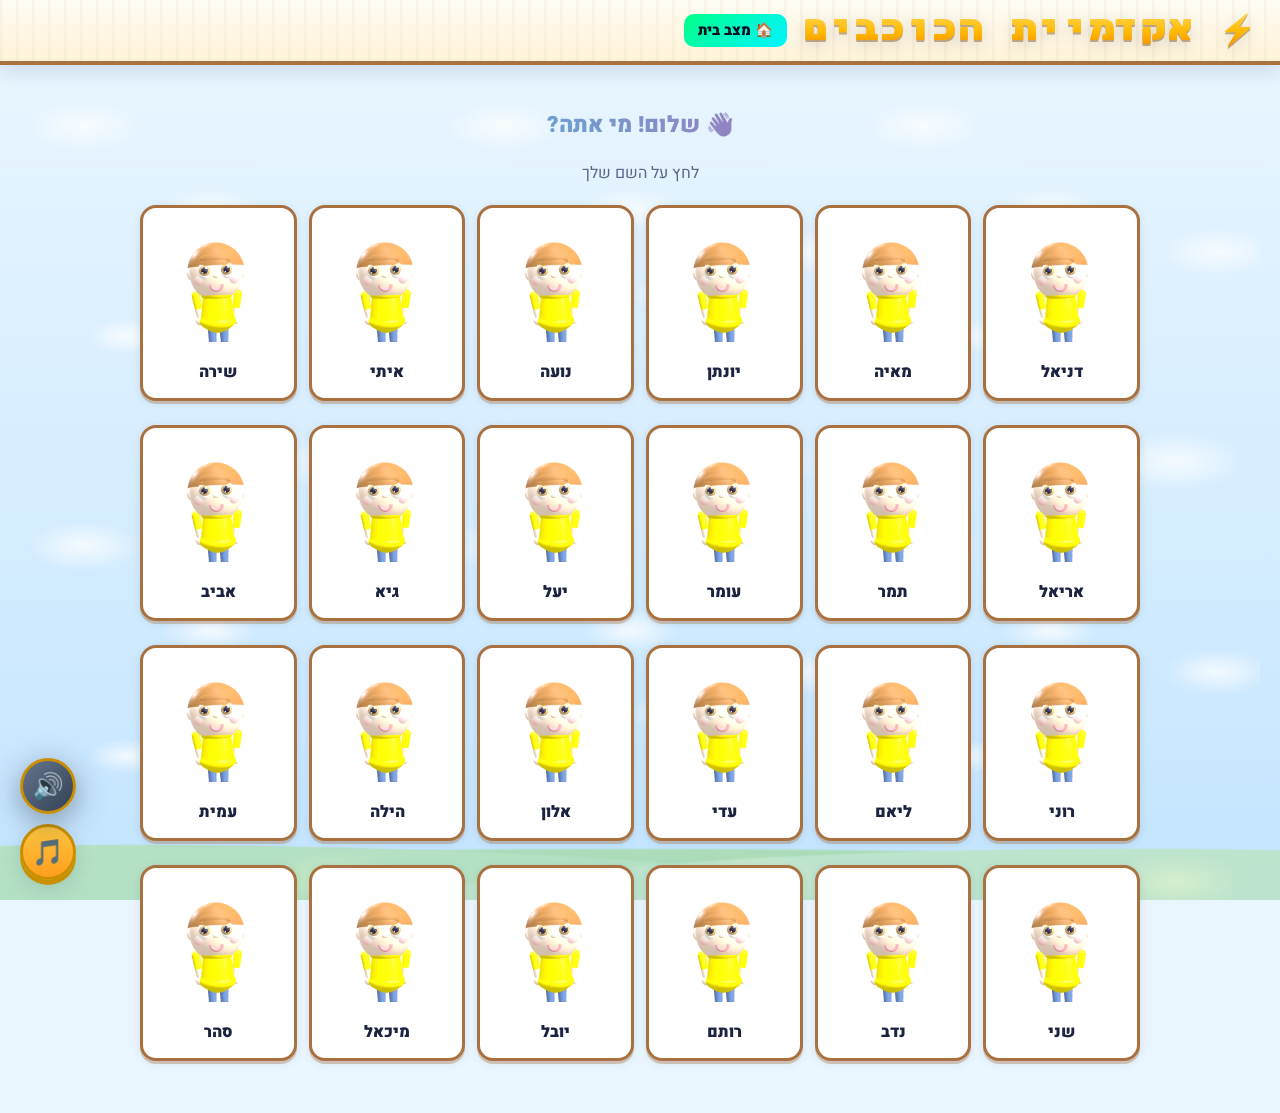
==== commit f651d755: "דרגת הכיתה מוסברת, איים נעולים במלואם, וחיה/עץ שגדלים לפי נקודות • דרגת הכיתה (זה מה שלא היה מובן): " ====
--- a/index.html
+++ b/index.html
@@ -1324,11 +1324,14 @@
   return Math.max(0, classEarned(k) - islandSpentPoints(k));
 }
 /* דרגת הכיתה = הדרגה של הממוצע, אחרת כיתה של 24 מגיעה ל"אגדה" בשבועיים */
-function classRank(k) {
+/* דרגת הכיתה נגזרת מהממוצע לתלמיד ולא מהסכום — אחרת כיתה של 24 ילדים
+   מגיעה ל"אגדה" בשבועיים רק בגלל שהיא גדולה. */
+function classAvg(k) {
   k = k || getActiveClass();
   const n = Math.max(1, k && k.students ? k.students.length : 1);
-  return getRank(Math.round(classEarned(k) / n));
-}
+  return Math.round(classEarned(k) / n);
+}
+function classRank(k) { return getRank(classAvg(k)); }
 /* ארנק אישי: חנות, תיבת הפתעה, מדבקות. הקופה הכיתתית לא משמשת לקניות אישיות
    ולכן אף ילד לא "מוציא" מהכיס של החברים — זה בדיוק מה שמונע לחץ שלילי. */
 function spendableFor(student) { return student ? student.points : 0; }
@@ -3116,9 +3119,8 @@
           <button class="name-edit" onclick="event.stopPropagation();startInlineRename('${s.id}')" title="שנה שם">✏️</button>
         </div>
         <div class="student-rank">
-          ${miniRankLadder(s)}
+          <span>${rank.current.icon}</span>
           <span style="color:${rank.current.color}">${rank.current.name}</span>
-          <span class="rank-pos">דרגה ${rankIndexOf(s.points) + 1} מתוך ${RANKS.length}</span>
         </div>
         <div class="progress-bar"><div class="progress-fill" style="width:${rank.progress}%"></div></div>
       </div>
@@ -3503,7 +3505,14 @@
       </div>
       <div class="cs-side">
         <div class="cs-rank" style="color:${rank.current.color}">${rank.current.icon} ${rank.current.name}</div>
+        <div class="cs-rankpos">דרגת הכיתה · <b>דרגה ${rankIndexOf(classAvg(cls)) + 1} מתוך ${RANKS.length}</b>
+          <span class="cs-rankwhy">לפי ממוצע של ${classAvg(cls).toLocaleString('he-IL')} נקודות לתלמיד</span>
+        </div>
+        <div class="cs-ladder">${miniRankLadder({ points: classAvg(cls) })}</div>
         <div class="cs-bar"><div class="cs-fill" style="width:${rank.progress}%"></div></div>
+        <div class="cs-rankwhy">${rank.next
+          ? `עוד <b>${(rank.next.min - classAvg(cls)).toLocaleString('he-IL')}</b> נקודות לתלמיד בממוצע (= ${((rank.next.min - classAvg(cls)) * Math.max(1, cls.students.length)).toLocaleString('he-IL')} לכיתה) עד ${rank.next.icon} ${escapeHtml(rank.next.name)} — דרגה ${rankIndexOf(classAvg(cls)) + 2}`
+          : '🏆 הכיתה בדרגה הגבוהה ביותר!'}</div>
         <div class="cs-stats">
           <span>📅 השבוע <b>${classWeekly(cls).toLocaleString('he-IL')}</b></span>
           ${classFromStudents(cls) ? `<span>👤 מהתלמידים <b>${classFromStudents(cls).toLocaleString('he-IL')}</b></span>` : ''}
@@ -5537,8 +5546,8 @@
   pollen:    false,  // חלקיקים מרחפים באוויר
   birds:     true,   // ציפורים בשמיים (רחוק, לא מסתיר כלום)
   clouds:    true,   // עננים
-  pet:       false,  // "חיית הכיתה" — מסקוט שבוקע מביצה וגדל בכל אי שנפתח
-  trees:     false,  // עץ הכיתה בכל אזור (גדל לפי ההתקדמות)
+  pet:       true,   // "חיית הכיתה" — בוקעת מביצה, גדלה לפי נקודות + כל אי שנפתח
+  trees:     true,   // עץ הכיתה בכל אזור — גדל לפי הנקודות מאז שהאזור נפתח
   rulers:    false,  // עמודי הגדילה — הסרגלים עם השלבים ודגלון "לפני חודש"
   plots:     false   // החלקות האישיות של התלמידים (שלטים + משבצות)
 };
--- a/css/theme.css
+++ b/css/theme.css
@@ -608,3 +608,10 @@
 .mini-ladder i { font-style: normal; font-size: 12px; line-height: 1; opacity: 0.22; filter: grayscale(1); }
 .mini-ladder i.was { opacity: 0.4; }
 .mini-ladder i.on { opacity: 1; filter: none; font-size: 17px; transform: translateY(-1px); }
+
+/* דרגת הכיתה — מאיזו דרגה, מתוך כמה, ולפי מה */
+.class-score .cs-rankpos { font-size: 15px; font-weight: 800; color: var(--ink-dim, #8a7a5c); margin-bottom: 4px; }
+.class-score .cs-rankwhy { display: block; font-size: 13px; font-weight: 700; opacity: 0.85; }
+.class-score .cs-ladder { margin-bottom: 6px; }
+.class-score .cs-ladder .mini-ladder i { font-size: 15px; }
+.class-score .cs-ladder .mini-ladder i.on { font-size: 22px; }
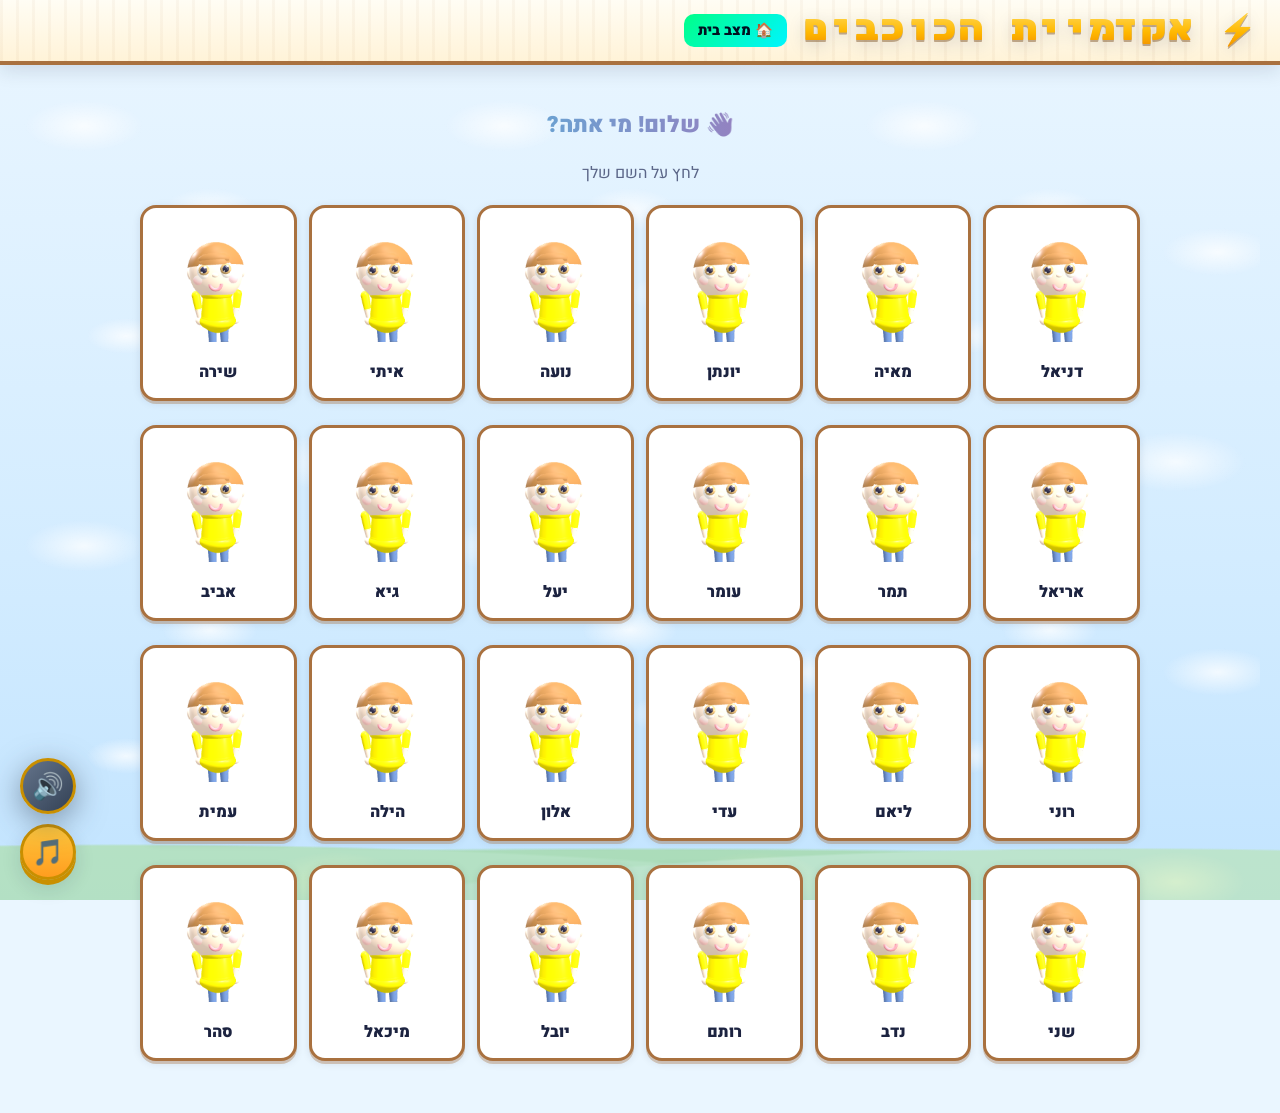
==== commit 59147a07: "הוספת נקודות מהבית לפי רובריקה — הכל באישור סופי של המורה - טאב "🏠 מהבית" לתלמיד: בוחר פעולות מרוברי" ====
--- a/index.html
+++ b/index.html
@@ -1136,6 +1136,7 @@
   <button class="btn btn-primary" style="font-size:1.15em" onclick="openClassIsland()">🏝️ האי של הכיתה</button>
   <button class="btn btn-primary" style="font-size:1.15em" onclick="openClassGame()">🎮 משחק הצהריים</button>
   <button class="btn btn-warning" onclick="openLeaderboard()">🏆 לוח שיא</button>
+  <button class="btn" onclick="openRubricEditor()">📋 רובריקת בית</button>
   <button class="btn" onclick="resetWeek()">🔄 איפוס שבועי</button>
   <button class="btn btn-danger" onclick="exportData()">💾 גיבוי לקובץ</button>
   <button class="btn" onclick="importData()">📂 שחזור מקובץ</button>
@@ -1532,6 +1533,7 @@
   state.activeClassId = state.classes[0].id;
 }
 if (!state.pending) state.pending = [];
+if (!Array.isArray(state.rubric) || !state.rubric.length) state.rubric = defaultRubric();
 // migrate old states
 state.classes.forEach(c => {
   if (!c.students) c.students = [];
@@ -1577,6 +1579,22 @@
     stickers: {},
     stickerProgress: 0,
   };
+}
+
+// רובריקת "מהבית" — פעולות שתלמיד יכול לסמן שעשה בבית. כל בקשה נכנסת לתור
+// האישורים והנקודות מתווספות רק אחרי אישור המורה. המורה עורך את הרשימה
+// דרך "📋 רובריקת בית". ניקוד לכל פעולה ניתן לשינוי (ברירת מחדל 10).
+function defaultRubric() {
+  return [
+    { id: 'rub_homework', icon: '📖', label: 'הכנתי שיעורי בית', points: 10 },
+    { id: 'rub_read',     icon: '📚', label: 'קראתי ספר / קריאה יומית', points: 10 },
+    { id: 'rub_room',     icon: '🛏️', label: 'סידרתי את החדר', points: 10 },
+    { id: 'rub_help',     icon: '🍽️', label: 'עזרתי בבית (שולחן / מטבח)', points: 10 },
+    { id: 'rub_teeth',    icon: '🦷', label: 'צחצחתי שיניים בוקר וערב', points: 10 },
+    { id: 'rub_kind',     icon: '🙏', label: 'מעשה טוב / עזרתי למישהו', points: 10 },
+    { id: 'rub_sport',    icon: '💪', label: 'פעילות ספורט / תנועה', points: 10 },
+    { id: 'rub_tidy',     icon: '🧹', label: 'עזרתי בניקיון הבית', points: 10 },
+  ];
 }
 
 // ---- השהיית שמירה זמנית: פעולות מרובות (ניקוד לטור/לכיתה) שומרות פעם אחת בסוף ----
@@ -4468,7 +4486,7 @@
   const count = (state.pending || []).length;
   if (count > 0) {
     banner.style.display = 'block';
-    banner.innerHTML = `🔔 ${count} קניות ממתינות לאישור — לחץ לאישור`;
+    banner.innerHTML = `🔔 ${count} בקשות ממתינות לאישור — לחץ לאישור`;
   } else {
     banner.style.display = 'none';
   }
@@ -4482,7 +4500,7 @@
       <div style="font-size:60px">🔔</div>
       <div style="flex:1">
         <div class="modal-title">תור אישורים (${list.length})</div>
-        <div class="modal-sub">קניות שתלמידים ביצעו מהבית</div>
+        <div class="modal-sub">בקשות שתלמידים שלחו מהבית — נקודות וקניות</div>
       </div>
       <button class="btn" onclick="closeModal()">✕</button>
     </div>
@@ -4492,6 +4510,18 @@
         const cls = state.classes.find(c => c.id === p.classId);
         const stu = cls?.students.find(s => s.id === p.studentId);
         if (!stu) return '';
+        if (p.type === 'points') {
+          return `
+            <div style="display:flex;align-items:center;gap:12px;padding:12px;background:var(--card);border-radius:12px;margin-bottom:8px;border-right:4px solid var(--neon-green)">
+              <div style="font-size:38px;width:60px;text-align:center">${p.icon || '⭐'}</div>
+              <div style="flex:1">
+                <div style="font-weight:900">${escapeHtml(stu.name)} <span style="font-size:0.8em;color:var(--text-dim)">· 🏠 מהבית</span></div>
+                <div style="font-size:0.9em;color:var(--text-dim)">${escapeHtml(p.label || 'משימת בית')} <span style="color:var(--neon-green);font-weight:900">· +${p.points} נק׳</span></div>
+              </div>
+              <button class="btn btn-primary" onclick="approvePending('${p.id}')" style="font-size:1.2em">✓</button>
+              <button class="btn btn-danger" onclick="rejectPending('${p.id}')" style="font-size:1.2em">✗</button>
+            </div>`;
+        }
         const item = findItem(p.itemId);
         const slotIcon = ({body:'🎨',hat:'🎩',glasses:'👓',pet:'🐾',aura:'✨'})[p.slot] || '';
         return `
@@ -4525,6 +4555,9 @@
   const cls = state.classes.find(c => c.id === p.classId);
   const stu = cls?.students.find(s => s.id === p.studentId);
   if (stu) {
+    if (p.type === 'points') {
+      awardApprovedPoints(stu, cls, p.points || 0);
+    }
     if (p.type === 'buy') {
       chargePoints(stu, p.price, cls);
       if (!stu.owned.includes(p.itemId)) stu.owned.push(p.itemId);
@@ -4534,13 +4567,102 @@
     newAchs.forEach((a, i) => setTimeout(() => showAchievement(a), 500 + i * 1500));
   }
   state.pending = state.pending.filter(x => x.id !== pid);
-  playSound('buy');
+  playSound(p.type === 'points' ? 'point' : 'buy');
   save(); renderAll(); openApprovalModal();
+}
+
+// הוספת נקודות מאושרות לתלמיד ספציפי בכיתה שלו — משכפל את ליבת addPoints
+// (נקודות אישיות + שבועיות + ניקוד כיתתי + המרה לאבני בנייה של האי), בלי
+// אפקטי הקומבו/פופ-אפ של מסך הכיתה, כדי שיעבוד גם כשהמורה בטאב אחר.
+function awardApprovedPoints(stu, cls, amount) {
+  amount = Math.max(0, Math.round(Number(amount) || 0));
+  if (!stu || !cls || amount === 0) return;
+  stu.points = Math.max(0, stu.points + amount);
+  stu.weeklyPoints = (stu.weeklyPoints || 0) + amount;
+  addEarned(stu, amount); // נספר גם לניקוד הכיתתי
+  // האי הכיתתי: כל 10 נקודות = אבן בנייה אחת (SPEC §3). לא גורע מהתלמיד.
+  try {
+    if (window.AK) window.AK.ensureKlass(cls);
+    if (cls.island) {
+      cls.island._rem = (cls.island._rem || 0) + amount;
+      const stones = Math.floor(cls.island._rem / 10);
+      if (stones > 0) { cls.island._rem -= stones * 10; cls.island.coins += stones; }
+    }
+  } catch (e) {}
+  // מטבע אישי לחלקה (island-ownership) — ערוץ מקביל, פועל על התלמיד שהועבר
+  if (window.IslandOwnership && typeof window.IslandOwnership.onPointsAdded === 'function') {
+    try { window.IslandOwnership.onPointsAdded(stu, amount); } catch (e) {}
+  }
+  // קופת הזמן היומית (class-games) פועלת על הכיתה הפעילה — רק אם זו אותה כיתה
+  if (cls.id === state.activeClassId && window.ClassGames && typeof window.ClassGames.onPointsAdded === 'function') {
+    try { window.ClassGames.onPointsAdded(stu, amount); } catch (e) {}
+  }
+  try {
+    const awards = awardStickersForPoints(stu, amount);
+    awards.forEach((a, i) => setTimeout(() => showStickerPopup(a, false), 1000 + i * 1800));
+  } catch (e) {}
 }
 function rejectPending(pid) {
   state.pending = state.pending.filter(x => x.id !== pid);
   playSound('minus');
   save(); renderAll(); openApprovalModal();
+}
+
+// ==================== רובריקת בית (עריכה — מורה בלבד) ====================
+function openRubricEditor() {
+  if (APP_MODE === 'student') return;
+  if (!Array.isArray(state.rubric) || !state.rubric.length) state.rubric = defaultRubric();
+  const inp = 'padding:8px;border-radius:8px;border:1px solid rgba(255,255,255,0.15);background:rgba(0,0,0,0.3);color:#fff';
+  const list = state.rubric;
+  const m = document.getElementById('modalContent');
+  m.innerHTML = `
+    <div class="modal-hero" style="padding-bottom:10px">
+      <div style="font-size:60px">📋</div>
+      <div style="flex:1">
+        <div class="modal-title">רובריקת בית</div>
+        <div class="modal-sub">מה שתלמידים יכולים לסמן מהבית — כל בקשה מגיעה לאישור שלך</div>
+      </div>
+      <button class="btn" onclick="closeModal()">✕</button>
+    </div>
+    <div id="rubricList">
+      ${list.map(item => `
+        <div style="display:flex;align-items:center;gap:8px;padding:10px;background:var(--card);border-radius:12px;margin-bottom:8px">
+          <input value="${escapeHtml(item.icon || '⭐')}" onchange="updateRubricField('${item.id}','icon',this.value)" style="${inp};width:54px;text-align:center;font-size:1.4em">
+          <input value="${escapeHtml(item.label)}" onchange="updateRubricField('${item.id}','label',this.value)" style="${inp};flex:1;font-size:1em">
+          <input type="number" min="0" value="${item.points}" onchange="updateRubricField('${item.id}','points',this.value)" style="${inp};width:74px;text-align:center;font-weight:900">
+          <span style="color:var(--text-dim)">נק׳</span>
+          <button class="btn btn-danger" onclick="deleteRubricItem('${item.id}')" style="font-size:1em">🗑️</button>
+        </div>`).join('')}
+      ${list.length === 0 ? '<div style="text-align:center;padding:30px;color:var(--text-dim)">הרשימה ריקה — הוסף פעולה 👇</div>' : ''}
+    </div>
+    <div style="display:flex;gap:8px;margin-top:12px;flex-wrap:wrap">
+      <button class="btn btn-primary" onclick="addRubricItem()">➕ הוסף פעולה</button>
+      <button class="btn" onclick="resetRubricDefaults()">↩️ ברירת מחדל</button>
+    </div>
+  `;
+  document.getElementById('studentModal').classList.add('show');
+}
+function updateRubricField(id, field, value) {
+  const item = (state.rubric || []).find(r => r.id === id);
+  if (!item) return;
+  if (field === 'points') { let n = Math.round(Number(value) || 0); item.points = n < 0 ? 0 : n; }
+  else if (field === 'icon') item.icon = String(value).trim().slice(0, 8) || '⭐';
+  else item.label = String(value).slice(0, 60);
+  save();
+}
+function addRubricItem() {
+  state.rubric = state.rubric || [];
+  state.rubric.push({ id: 'rub_' + Date.now().toString(36) + Math.random().toString(36).slice(2, 5), icon: '⭐', label: 'פעולה חדשה', points: 10 });
+  save(); openRubricEditor();
+}
+function deleteRubricItem(id) {
+  state.rubric = (state.rubric || []).filter(r => r.id !== id);
+  save(); openRubricEditor();
+}
+function resetRubricDefaults() {
+  if (!confirm('להחזיר את רשימת ברירת המחדל? השינויים שלך יימחקו.')) return;
+  state.rubric = defaultRubric();
+  save(); openRubricEditor();
 }
 
 // ==================== STUDENT APP (?home=1) ====================
@@ -4683,7 +4805,8 @@
       ${renderRankLadder(s)}
 
       <div class="modal-tabs" style="border:none;padding:0;margin-top:14px">
-        <button class="modal-tab active" id="stTabShop" onclick="setStudentTab('shop')">🛍️ חנות</button>
+        <button class="modal-tab active" id="stTabHome" onclick="setStudentTab('home')">🏠 מהבית</button>
+        <button class="modal-tab" id="stTabShop" onclick="setStudentTab('shop')">🛍️ חנות</button>
         <button class="modal-tab" id="stTabBox" onclick="setStudentTab('box')">🎁 הפתעה</button>
         <button class="modal-tab" id="stTabStickers" onclick="setStudentTab('stickers')">🧩 מדבקות</button>
         <button class="modal-tab" id="stTabAch" onclick="setStudentTab('ach')">🏆 הישגים</button>
@@ -4704,7 +4827,7 @@
   }
   animate();
 
-  setStudentTab('shop');
+  setStudentTab('home');
 }
 
 let studentTab = 'shop';
@@ -4714,12 +4837,37 @@
   if (!found) return;
   const { student: s } = found;
   const body = document.getElementById('studentBody');
-  ['stTabShop','stTabBox','stTabAch','stTabStickers'].forEach(id => document.getElementById(id)?.classList.remove('active'));
-  const tabId = t === 'shop' ? 'stTabShop' : t === 'box' ? 'stTabBox' : t === 'stickers' ? 'stTabStickers' : 'stTabAch';
+  ['stTabHome','stTabShop','stTabBox','stTabAch','stTabStickers'].forEach(id => document.getElementById(id)?.classList.remove('active'));
+  const tabId = t === 'home' ? 'stTabHome' : t === 'shop' ? 'stTabShop' : t === 'box' ? 'stTabBox' : t === 'stickers' ? 'stTabStickers' : 'stTabAch';
   document.getElementById(tabId)?.classList.add('active');
 
   if (t === 'stickers' && studentAnimId) { cancelAnimationFrame(studentAnimId); studentAnimId = null; }
-  if (t === 'shop') {
+  if (t === 'home') {
+    const rubric = state.rubric || [];
+    const myPending = pendingForStudent(s.id).filter(p => p.type === 'points');
+    body.innerHTML = `
+      <div style="text-align:center;padding:6px 4px 16px;color:var(--text-dim);font-size:1.05em">
+        סמן מה עשית בבית 🏡 — זה נשלח למורה, והנקודות ייכנסו <b>רק אחרי אישור</b> ✅
+      </div>
+      <div style="display:grid;grid-template-columns:repeat(auto-fill,minmax(220px,1fr));gap:12px">
+        ${rubric.map(item => {
+          const isPending = myPending.some(p => p.itemId === item.id);
+          return `
+            <div class="shop-item ${isPending ? 'owned' : ''}" style="display:flex;flex-direction:column;align-items:center;text-align:center;padding:16px 12px;gap:8px">
+              <div style="font-size:2.6em">${item.icon || '⭐'}</div>
+              <div style="font-weight:900;font-size:1.05em">${escapeHtml(item.label)}</div>
+              <div style="color:var(--neon-yellow);font-weight:900">+${item.points} נק׳</div>
+              ${isPending
+                ? '<div style="color:#ff8c00;font-weight:900;font-size:0.95em">⏳ ממתין לאישור</div>'
+                : `<button class="btn btn-primary" style="width:100%;font-size:1.05em" onclick="studentRequestPoints('${item.id}')">✓ עשיתי</button>`}
+            </div>`;
+        }).join('')}
+      </div>
+      ${myPending.length ? `<div style="margin-top:16px;padding:12px;background:rgba(255,140,0,0.15);border:1px solid rgba(255,140,0,0.4);border-radius:12px;text-align:center;font-weight:900">
+        ⏳ ${myPending.length} בקשות נקודות ממתינות לאישור המורה
+      </div>` : ''}
+    `;
+  } else if (t === 'shop') {
     const previewOw = previewOwned(s);
     const previewEq = previewEquipped(s);
     const previewPts = previewPoints(s);
@@ -4832,6 +4980,16 @@
   if (!found) return;
   addPending({ type: 'equip', studentId: found.student.id, classId: found.cls.id, slot, itemId, price: 0 });
 }
+function studentRequestPoints(itemId) {
+  const found = findStudent(studentSelectedId);
+  if (!found) return;
+  const item = (state.rubric || []).find(r => r.id === itemId);
+  if (!item) return;
+  // מניעת שליחה כפולה של אותה משימה לפני שהמורה הכריע
+  if (pendingForStudent(found.student.id).some(p => p.type === 'points' && p.itemId === itemId)) return;
+  addPending({ type: 'points', studentId: found.student.id, classId: found.cls.id, itemId, label: item.label, icon: item.icon || '⭐', points: Math.max(0, Math.round(item.points) || 0) });
+  setStudentTab('home'); // נשארים בטאב "מהבית" (addPending מרנדר מחדש לברירת המחדל)
+}
 function studentOpenBox() {
   const found = findStudent(studentSelectedId);
   if (!found) return;
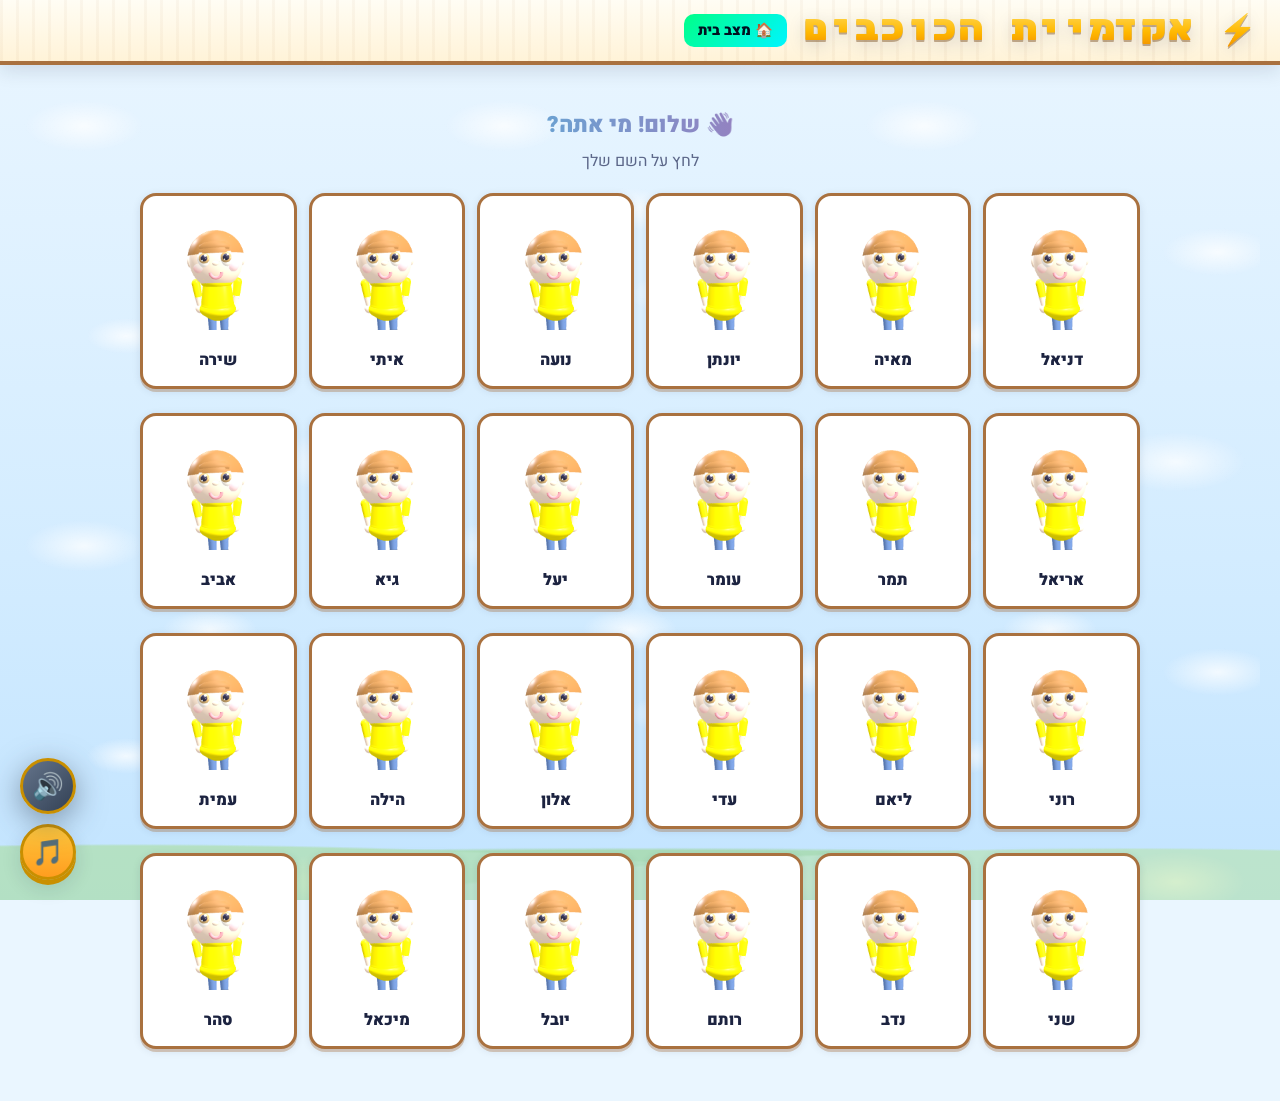
==== commit 13bef13f: "קישור ייעודי לכל כיתה + האי מוצג לפי כיתת התלמיד + רובריקה עמידה לענן - פרמטר ?c=<classId> במצב בית:" ====
--- a/index.html
+++ b/index.html
@@ -1444,6 +1444,7 @@
 // All other URLs (including the bare URL students already have) become student mode.
 const TEACHER_KEY = 'shay2026nikud';
 const APP_MODE = URL_PARAMS.get('t') === TEACHER_KEY ? 'teacher' : 'student';
+const STUDENT_CLASS_ID = URL_PARAMS.get('c') || ''; // קישור ייעודי לכיתה: ?c=<id> → רק אותה כיתה
 if (URL_PARAMS.get('reset') === '1') {
   localStorage.removeItem('cps_state_v2');
   const keep = APP_MODE === 'teacher' ? '?t=' + TEACHER_KEY : '';
@@ -1510,6 +1511,7 @@
     if (hash === lastCloudHash) return;
     if (hash === JSON.stringify(state)) { lastCloudHash = hash; return; }
     state = remote;
+    ensureRubric();
     lastCloudHash = hash;
     clearAvatarCache();
     localStorage.setItem('cps_state_v2', hash);
@@ -1533,7 +1535,7 @@
   state.activeClassId = state.classes[0].id;
 }
 if (!state.pending) state.pending = [];
-if (!Array.isArray(state.rubric) || !state.rubric.length) state.rubric = defaultRubric();
+ensureRubric();
 // migrate old states
 state.classes.forEach(c => {
   if (!c.students) c.students = [];
@@ -1595,6 +1597,11 @@
     { id: 'rub_sport',    icon: '💪', label: 'פעילות ספורט / תנועה', points: 10 },
     { id: 'rub_tidy',     icon: '🧹', label: 'עזרתי בניקיון הבית', points: 10 },
   ];
+}
+// דואג שתמיד תהיה רובריקה — גם אחרי שסנכרון הענן דורס את state בנתונים ישנים בלי rubric.
+function ensureRubric() {
+  if (typeof state === 'undefined' || !state) return;
+  if (!Array.isArray(state.rubric) || !state.rubric.length) state.rubric = defaultRubric();
 }
 
 // ---- השהיית שמירה זמנית: פעולות מרובות (ניקוד לטור/לכיתה) שומרות פעם אחת בסוף ----
@@ -1639,7 +1646,15 @@
   out.sort((a, b) => b.ts - a.ts);
   return out;
 }
-function getActiveClass() { return state.classes.find(c => c.id === state.activeClassId); }
+function getActiveClass() {
+  // מצב בית: הכיתה ה"פעילה" היא הכיתה של התלמיד שנכנס — כך האי, המשחק והחלקה
+  // מציגים תמיד את הכיתה שלו, בלי לשנות את הכיתה הפעילה של המורה (לא נשמר לענן).
+  if (APP_MODE === 'student' && studentSelectedId) {
+    const f = findStudent(studentSelectedId);
+    if (f) return f.cls;
+  }
+  return state.classes.find(c => c.id === state.activeClassId);
+}
 function getRank(p) {
   let r = RANKS[0], next = RANKS[1];
   for (let i = 0; i < RANKS.length; i++) {
@@ -4688,10 +4703,22 @@
 
 function renderStudentPicker() {
   const el = document.getElementById('classroom');
-  const allStudents = state.classes.flatMap(c => c.students.map(s => ({...s, _classId: c.id, _className: c.name})));
   el.style.display = 'block';
+  // קישור ייעודי לכיתה: מציגים אך ורק את הכיתה שבפרמטר ?c=
+  let classes = state.classes;
+  if (STUDENT_CLASS_ID) {
+    const only = state.classes.find(c => c.id === STUDENT_CLASS_ID);
+    if (!only) {
+      el.innerHTML = `<div style="text-align:center;padding:60px 20px;font-size:1.3em;font-weight:900">🔒 הקישור לא תקין או שהכיתה לא נמצאה.<br><span style="color:var(--text-dim);font-size:0.85em">בקשו מהמורה קישור מעודכן.</span></div>`;
+      return;
+    }
+    classes = [only];
+  }
+  const allStudents = classes.flatMap(c => c.students.map(s => ({...s, _classId: c.id, _className: c.name})));
+  const classTitle = STUDENT_CLASS_ID ? `<div style="text-align:center;font-size:1em;color:var(--neon-cyan);font-weight:900;margin-bottom:2px">${escapeHtml(classes[0].name)}</div>` : '';
   el.innerHTML = `
-    <div style="text-align:center;padding:20px;font-size:1.4em;font-weight:900;background:linear-gradient(90deg,#00f5ff,#ff2e93);-webkit-background-clip:text;background-clip:text;color:transparent">
+    ${classTitle}
+    <div style="text-align:center;padding:${STUDENT_CLASS_ID ? '4px' : '20px'} 20px 8px;font-size:1.4em;font-weight:900;background:linear-gradient(90deg,#00f5ff,#ff2e93);-webkit-background-clip:text;background-clip:text;color:transparent">
       👋 שלום! מי אתה?
     </div>
     <div style="text-align:center;color:var(--text-dim);margin-bottom:20px">לחץ על השם שלך</div>
@@ -5355,6 +5382,7 @@
       cloudReady = true;
       state = cloud.data;
       if (!state.pending) state.pending = [];
+      ensureRubric();
       state.classes.forEach(c => c.students.forEach(s => {
         if (!s.equipped.aura) s.equipped.aura = 'aura-none';
         if (!s.owned.includes('aura-none')) s.owned.push('aura-none');
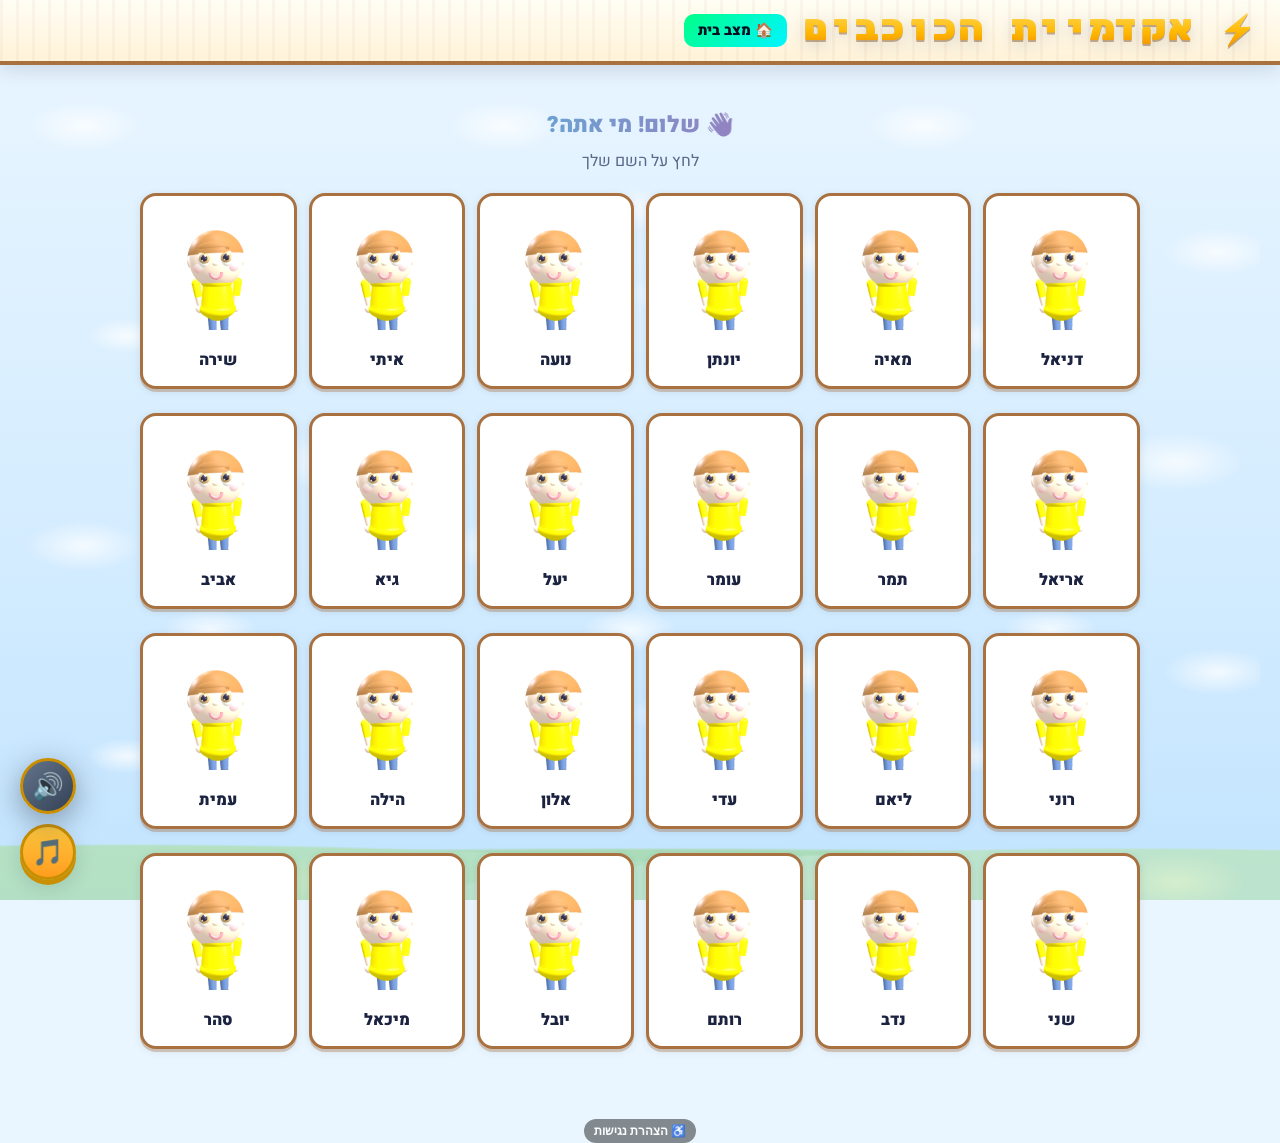
==== commit dbfed412: "נגישות: הצהרת נגישות, זום, ניווט מקלדת ותיאורים לקוראי מסך Co-Authored-By: Claude Opus 5.5 <noreply@" ====
--- a/index.html
+++ b/index.html
@@ -1107,6 +1107,13 @@
 </style>
 <link rel="stylesheet" href="css/shop-plus.css">
 <link rel="stylesheet" href="css/theme.css">
+<style id="a11y-base-v1">
+:focus-visible{outline:3px solid #ffb300!important;outline-offset:2px}
+@media (prefers-reduced-motion:reduce){*,*::before,*::after{animation-duration:.01ms!important;animation-iteration-count:1!important;transition-duration:.01ms!important;scroll-behavior:auto!important}}
+.a11y-stmt{display:block;width:max-content;margin:18px auto 12px;position:relative;z-index:1;font:600 12px/1.2 Arial,sans-serif;color:#fff;background:rgba(0,0,0,.55);padding:5px 10px;border-radius:14px;text-decoration:none;opacity:.8}
+.a11y-stmt:hover,.a11y-stmt:focus{opacity:1}
+@media print{.a11y-stmt{display:none!important}}
+</style>
 </head>
 <body>
 
@@ -5758,5 +5765,30 @@
 </script>
 <script src="js/class-games.js"></script>
 <script src="js/avatar-plus.js"></script>
+<a class="a11y-stmt" href="accessibility.html">♿ הצהרת נגישות</a>
+<script id="a11y-base-v1-js">
+/* accessibility layer: keyboard + screen-reader names for clickable non-button elements */
+(function(){
+  function fix(el){
+    if(el.dataset.a11y||/^(BUTTON|A|INPUT|SELECT|TEXTAREA|LABEL|BODY|HTML)$/.test(el.tagName))return;
+    el.dataset.a11y='1';
+    if(!el.getAttribute('role'))el.setAttribute('role','button');
+    if(!el.hasAttribute('tabindex'))el.tabIndex=0;
+    if(!(el.textContent||'').trim()&&!el.getAttribute('aria-label'))el.setAttribute('aria-label',el.getAttribute('title')||'כפתור');
+    el.addEventListener('keydown',function(e){if(e.target===el&&(e.key==='Enter'||e.key===' ')){e.preventDefault();el.click()}});
+  }
+  function scan(){
+    try{
+      document.querySelectorAll('[onclick]').forEach(fix);
+      document.querySelectorAll('input[placeholder]:not([aria-label]),textarea[placeholder]:not([aria-label])').forEach(function(i){i.setAttribute('aria-label',i.placeholder)});
+      document.querySelectorAll('img:not([alt])').forEach(function(i){i.setAttribute('alt','')});
+      document.querySelectorAll('button:not([aria-label])').forEach(function(b){if(!(b.textContent||'').trim())b.setAttribute('aria-label',b.getAttribute('title')||'כפתור')});
+    }catch(e){}
+  }
+  var t=0;function later(){if(t)return;t=setTimeout(function(){t=0;scan()},400)}
+  function start(){scan();try{new MutationObserver(later).observe(document.body,{childList:true,subtree:true})}catch(e){}}
+  if(document.readyState==='loading')document.addEventListener('DOMContentLoaded',start);else start();
+})();
+</script>
 </body>
 </html>
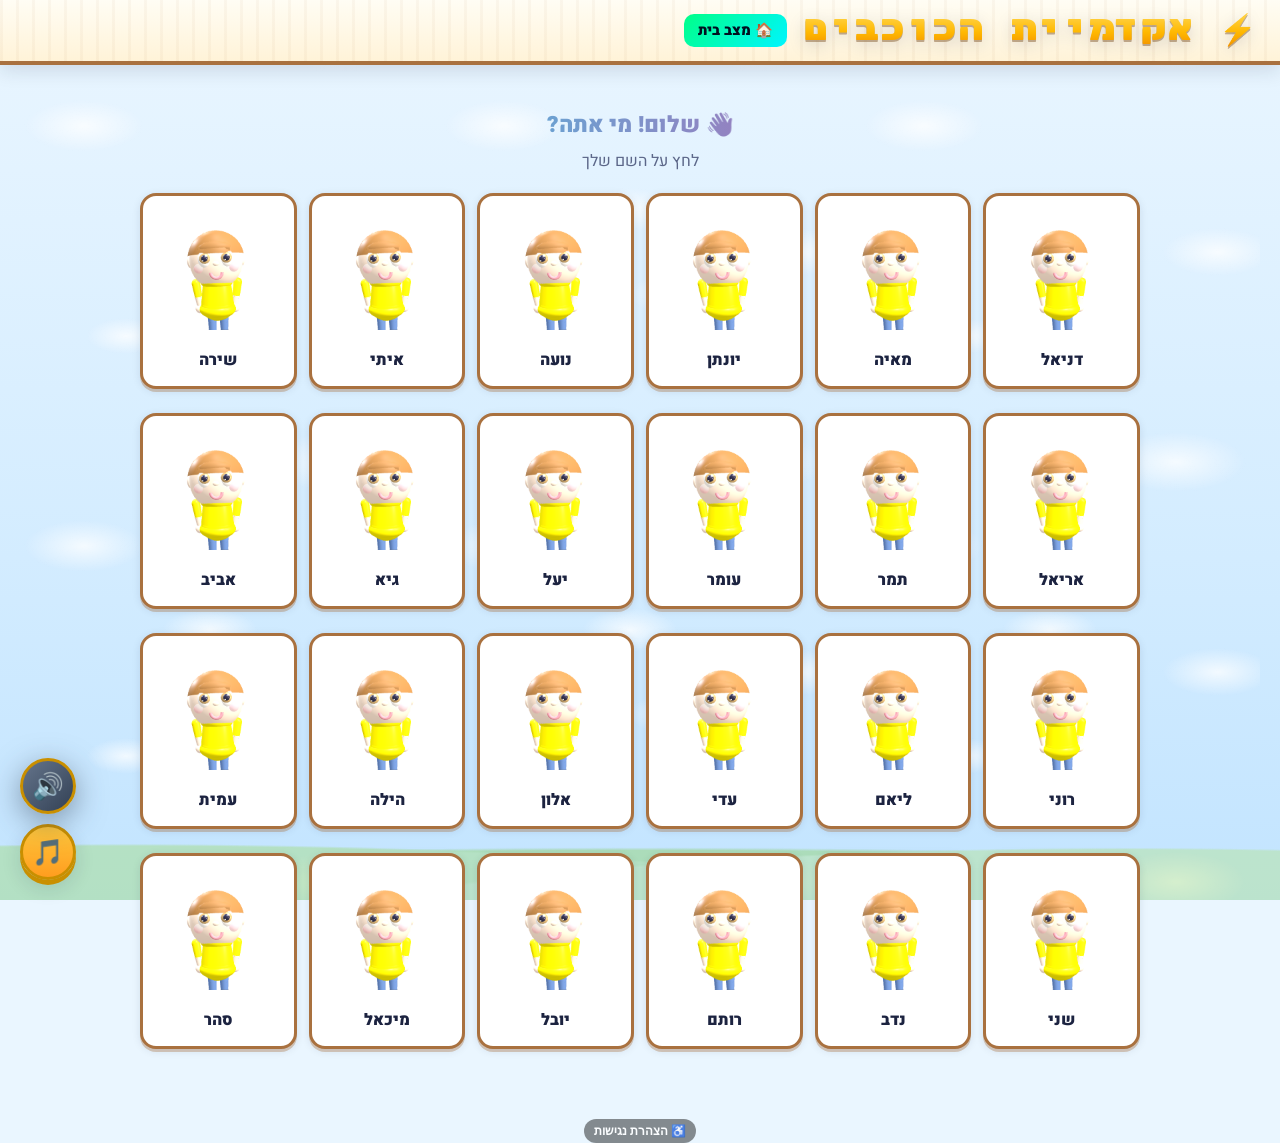
==== commit 005dd958: "נעילת כניסת תלמידים: אין בנייה/קנייה באי, קוד אישי לכל תלמיד, כל שינוי באישור המורה Co-Authored-By: " ====
--- a/index.html
+++ b/index.html
@@ -1144,6 +1144,7 @@
   <button class="btn btn-primary" style="font-size:1.15em" onclick="openClassGame()">🎮 משחק הצהריים</button>
   <button class="btn btn-warning" onclick="openLeaderboard()">🏆 לוח שיא</button>
   <button class="btn" onclick="openRubricEditor()">📋 רובריקת בית</button>
+  <button class="btn" onclick="openStudentCodes()">🔑 קודים לתלמידים</button>
   <button class="btn" onclick="resetWeek()">🔄 איפוס שבועי</button>
   <button class="btn btn-danger" onclick="exportData()">💾 גיבוי לקובץ</button>
   <button class="btn" onclick="importData()">📂 שחזור מקובץ</button>
@@ -4746,7 +4747,76 @@
   });
 }
 
+/* ---- קוד אישי לכל תלמיד ----
+ * בלי קוד, כל ילד יכול ללחוץ על שם של חבר ולבקש בשמו נקודות / לקנות בנקודות שלו.
+ * הקוד (4 ספרות) נגזר מהמזהה של התלמיד — קבוע, לא דורש שמירה, והמורה רואה
+ * את כל הקודים בכפתור "🔑 קודים לתלמידים". המכשיר זוכר קוד שהוקלד נכון. */
+function studentPin(s) {
+  if (!s) return '';
+  if (s.pin && /^\d{4}$/.test(String(s.pin))) return String(s.pin);
+  let h = 5381;
+  const str = String(s.id) + '|akpin';
+  for (let i = 0; i < str.length; i++) h = ((h * 33) ^ str.charCodeAt(i)) >>> 0;
+  return String(1000 + (h % 9000));
+}
+function pinRemembered(s) {
+  try { return localStorage.getItem('ak_pin_' + s.id) === studentPin(s); } catch (e) { return false; }
+}
+function rememberPin(s) {
+  try { localStorage.setItem('ak_pin_' + s.id, studentPin(s)); } catch (e) {}
+}
 function enterStudentMode(sid) {
+  const f = findStudent(sid);
+  if (!f) return;
+  if (APP_MODE === 'student' && !pinRemembered(f.student)) {
+    akPrompt('🔑 ' + f.student.name + ' — מה הקוד האישי שלך?', '', (v) => {
+      if (String(v).replace(/\D/g, '') !== studentPin(f.student)) {
+        playSound('minus');
+        try { if (window.AK && AK.toast) AK.toast('❌ הקוד לא נכון. את הקוד מקבלים מהמורה.'); else alert('הקוד לא נכון'); } catch (e) {}
+        return;
+      }
+      rememberPin(f.student);
+      openStudentProfile(sid);
+    }, 'קוד של 4 ספרות שקיבלת מהמורה. נכנסים רק לשם שלך.');
+    return;
+  }
+  openStudentProfile(sid);
+}
+
+/* מורה: רשימת הקודים האישיים + קישור הכניסה מהבית של הכיתה */
+function openStudentCodes() {
+  if (APP_MODE === 'student') return;
+  const cls = getActiveClass();
+  if (!cls) return;
+  const link = location.origin + location.pathname + '?c=' + encodeURIComponent(cls.id);
+  const m = document.getElementById('modalContent');
+  m.innerHTML = `
+    <div class="modal-hero" style="padding-bottom:10px">
+      <div style="font-size:60px">🔑</div>
+      <div style="flex:1">
+        <div class="modal-title">קודים אישיים — ${escapeHtml(cls.name)}</div>
+        <div class="modal-sub">כל תלמיד נכנס מהבית רק לשם שלו, עם הקוד שלו</div>
+      </div>
+      <button class="btn" onclick="closeModal()">✕</button>
+    </div>
+    <div style="padding:10px;background:var(--card);border-radius:12px;margin-bottom:12px;direction:ltr;text-align:left;word-break:break-all">
+      <div style="direction:rtl;text-align:right;font-weight:900;margin-bottom:4px">🏠 קישור הכניסה מהבית לכיתה:</div>
+      <span id="akHomeLink">${escapeHtml(link)}</span>
+      <button class="btn" style="margin-inline-start:8px" onclick="navigator.clipboard && navigator.clipboard.writeText(document.getElementById('akHomeLink').textContent).then(()=>{try{AK.toast('הקישור הועתק ✓')}catch(e){}})">📋 העתק</button>
+    </div>
+    <div style="display:grid;grid-template-columns:repeat(auto-fill,minmax(170px,1fr));gap:8px">
+      ${cls.students.map(s => `
+        <div style="display:flex;justify-content:space-between;align-items:center;padding:10px 12px;background:var(--card);border-radius:10px">
+          <span style="font-weight:900">${escapeHtml(s.name)}</span>
+          <span style="font-family:monospace;font-size:1.3em;color:var(--neon-yellow);letter-spacing:2px">${studentPin(s)}</span>
+        </div>`).join('')}
+    </div>
+    <div style="text-align:center;margin-top:14px"><button class="btn btn-primary" onclick="window.print()">🖨️ הדפסה</button></div>
+  `;
+  document.getElementById('studentModal').classList.add('show');
+}
+
+function openStudentProfile(sid) {
   studentSelectedId = sid;
   currentShopStudentSid = sid;
   claimDailyBonus(sid);
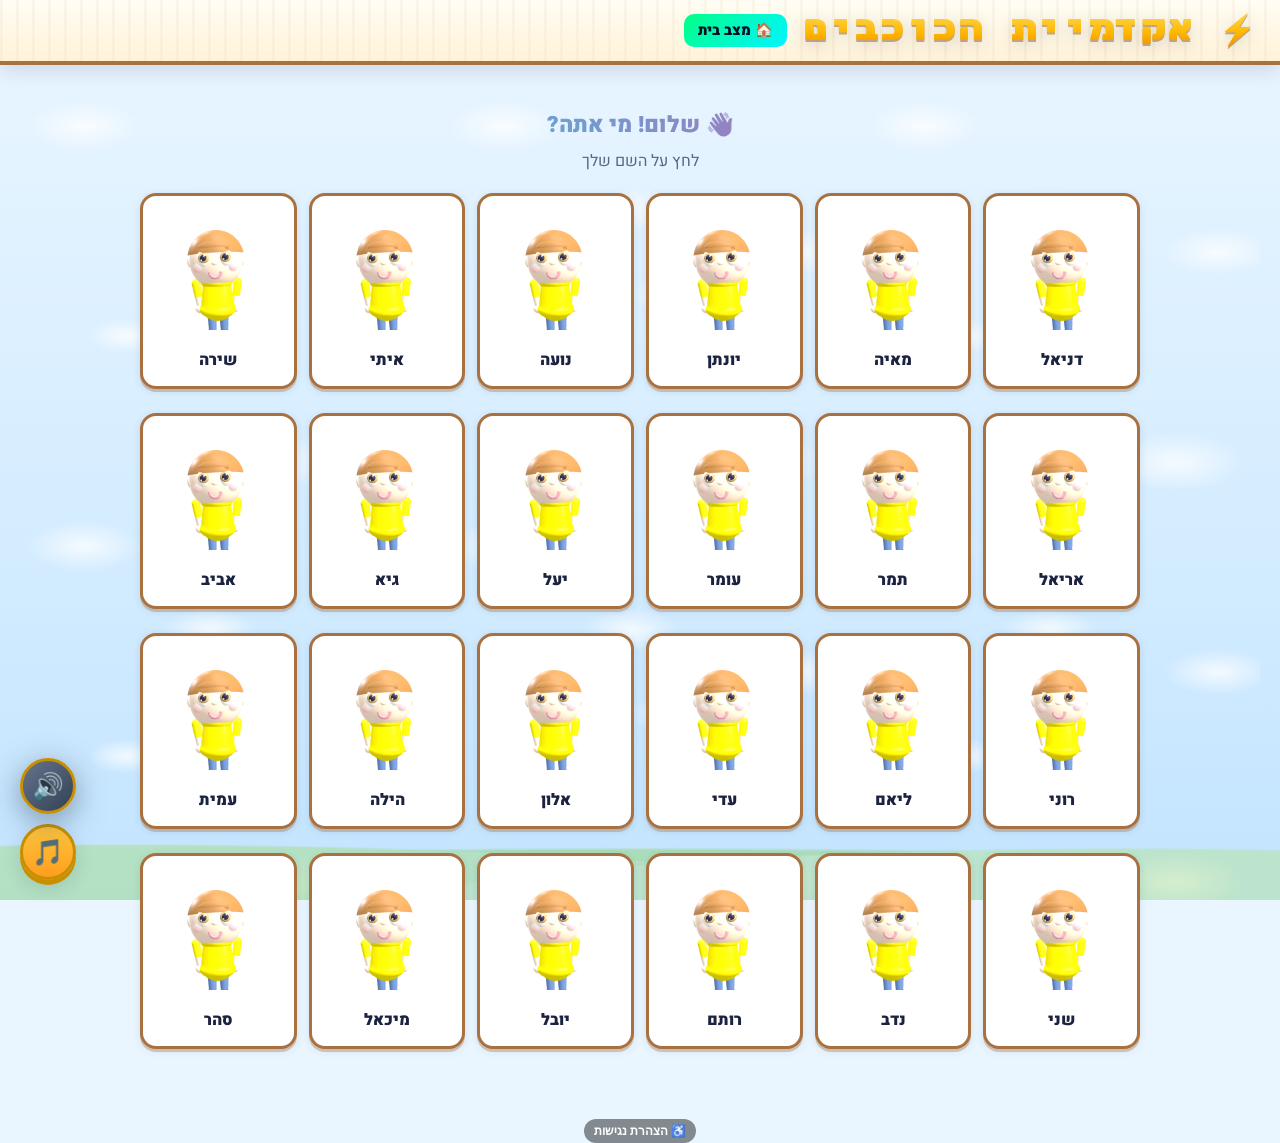
==== commit 00d657f6: "הסרת הקוד האישי לתלמידים — האישור של המורה מספיק Co-Authored-By: Claude Opus 5.5 <noreply@anthropic." ====
--- a/index.html
+++ b/index.html
@@ -1144,7 +1144,6 @@
   <button class="btn btn-primary" style="font-size:1.15em" onclick="openClassGame()">🎮 משחק הצהריים</button>
   <button class="btn btn-warning" onclick="openLeaderboard()">🏆 לוח שיא</button>
   <button class="btn" onclick="openRubricEditor()">📋 רובריקת בית</button>
-  <button class="btn" onclick="openStudentCodes()">🔑 קודים לתלמידים</button>
   <button class="btn" onclick="resetWeek()">🔄 איפוס שבועי</button>
   <button class="btn btn-danger" onclick="exportData()">💾 גיבוי לקובץ</button>
   <button class="btn" onclick="importData()">📂 שחזור מקובץ</button>
@@ -4747,76 +4746,7 @@
   });
 }
 
-/* ---- קוד אישי לכל תלמיד ----
- * בלי קוד, כל ילד יכול ללחוץ על שם של חבר ולבקש בשמו נקודות / לקנות בנקודות שלו.
- * הקוד (4 ספרות) נגזר מהמזהה של התלמיד — קבוע, לא דורש שמירה, והמורה רואה
- * את כל הקודים בכפתור "🔑 קודים לתלמידים". המכשיר זוכר קוד שהוקלד נכון. */
-function studentPin(s) {
-  if (!s) return '';
-  if (s.pin && /^\d{4}$/.test(String(s.pin))) return String(s.pin);
-  let h = 5381;
-  const str = String(s.id) + '|akpin';
-  for (let i = 0; i < str.length; i++) h = ((h * 33) ^ str.charCodeAt(i)) >>> 0;
-  return String(1000 + (h % 9000));
-}
-function pinRemembered(s) {
-  try { return localStorage.getItem('ak_pin_' + s.id) === studentPin(s); } catch (e) { return false; }
-}
-function rememberPin(s) {
-  try { localStorage.setItem('ak_pin_' + s.id, studentPin(s)); } catch (e) {}
-}
 function enterStudentMode(sid) {
-  const f = findStudent(sid);
-  if (!f) return;
-  if (APP_MODE === 'student' && !pinRemembered(f.student)) {
-    akPrompt('🔑 ' + f.student.name + ' — מה הקוד האישי שלך?', '', (v) => {
-      if (String(v).replace(/\D/g, '') !== studentPin(f.student)) {
-        playSound('minus');
-        try { if (window.AK && AK.toast) AK.toast('❌ הקוד לא נכון. את הקוד מקבלים מהמורה.'); else alert('הקוד לא נכון'); } catch (e) {}
-        return;
-      }
-      rememberPin(f.student);
-      openStudentProfile(sid);
-    }, 'קוד של 4 ספרות שקיבלת מהמורה. נכנסים רק לשם שלך.');
-    return;
-  }
-  openStudentProfile(sid);
-}
-
-/* מורה: רשימת הקודים האישיים + קישור הכניסה מהבית של הכיתה */
-function openStudentCodes() {
-  if (APP_MODE === 'student') return;
-  const cls = getActiveClass();
-  if (!cls) return;
-  const link = location.origin + location.pathname + '?c=' + encodeURIComponent(cls.id);
-  const m = document.getElementById('modalContent');
-  m.innerHTML = `
-    <div class="modal-hero" style="padding-bottom:10px">
-      <div style="font-size:60px">🔑</div>
-      <div style="flex:1">
-        <div class="modal-title">קודים אישיים — ${escapeHtml(cls.name)}</div>
-        <div class="modal-sub">כל תלמיד נכנס מהבית רק לשם שלו, עם הקוד שלו</div>
-      </div>
-      <button class="btn" onclick="closeModal()">✕</button>
-    </div>
-    <div style="padding:10px;background:var(--card);border-radius:12px;margin-bottom:12px;direction:ltr;text-align:left;word-break:break-all">
-      <div style="direction:rtl;text-align:right;font-weight:900;margin-bottom:4px">🏠 קישור הכניסה מהבית לכיתה:</div>
-      <span id="akHomeLink">${escapeHtml(link)}</span>
-      <button class="btn" style="margin-inline-start:8px" onclick="navigator.clipboard && navigator.clipboard.writeText(document.getElementById('akHomeLink').textContent).then(()=>{try{AK.toast('הקישור הועתק ✓')}catch(e){}})">📋 העתק</button>
-    </div>
-    <div style="display:grid;grid-template-columns:repeat(auto-fill,minmax(170px,1fr));gap:8px">
-      ${cls.students.map(s => `
-        <div style="display:flex;justify-content:space-between;align-items:center;padding:10px 12px;background:var(--card);border-radius:10px">
-          <span style="font-weight:900">${escapeHtml(s.name)}</span>
-          <span style="font-family:monospace;font-size:1.3em;color:var(--neon-yellow);letter-spacing:2px">${studentPin(s)}</span>
-        </div>`).join('')}
-    </div>
-    <div style="text-align:center;margin-top:14px"><button class="btn btn-primary" onclick="window.print()">🖨️ הדפסה</button></div>
-  `;
-  document.getElementById('studentModal').classList.add('show');
-}
-
-function openStudentProfile(sid) {
   studentSelectedId = sid;
   currentShopStudentSid = sid;
   claimDailyBonus(sid);
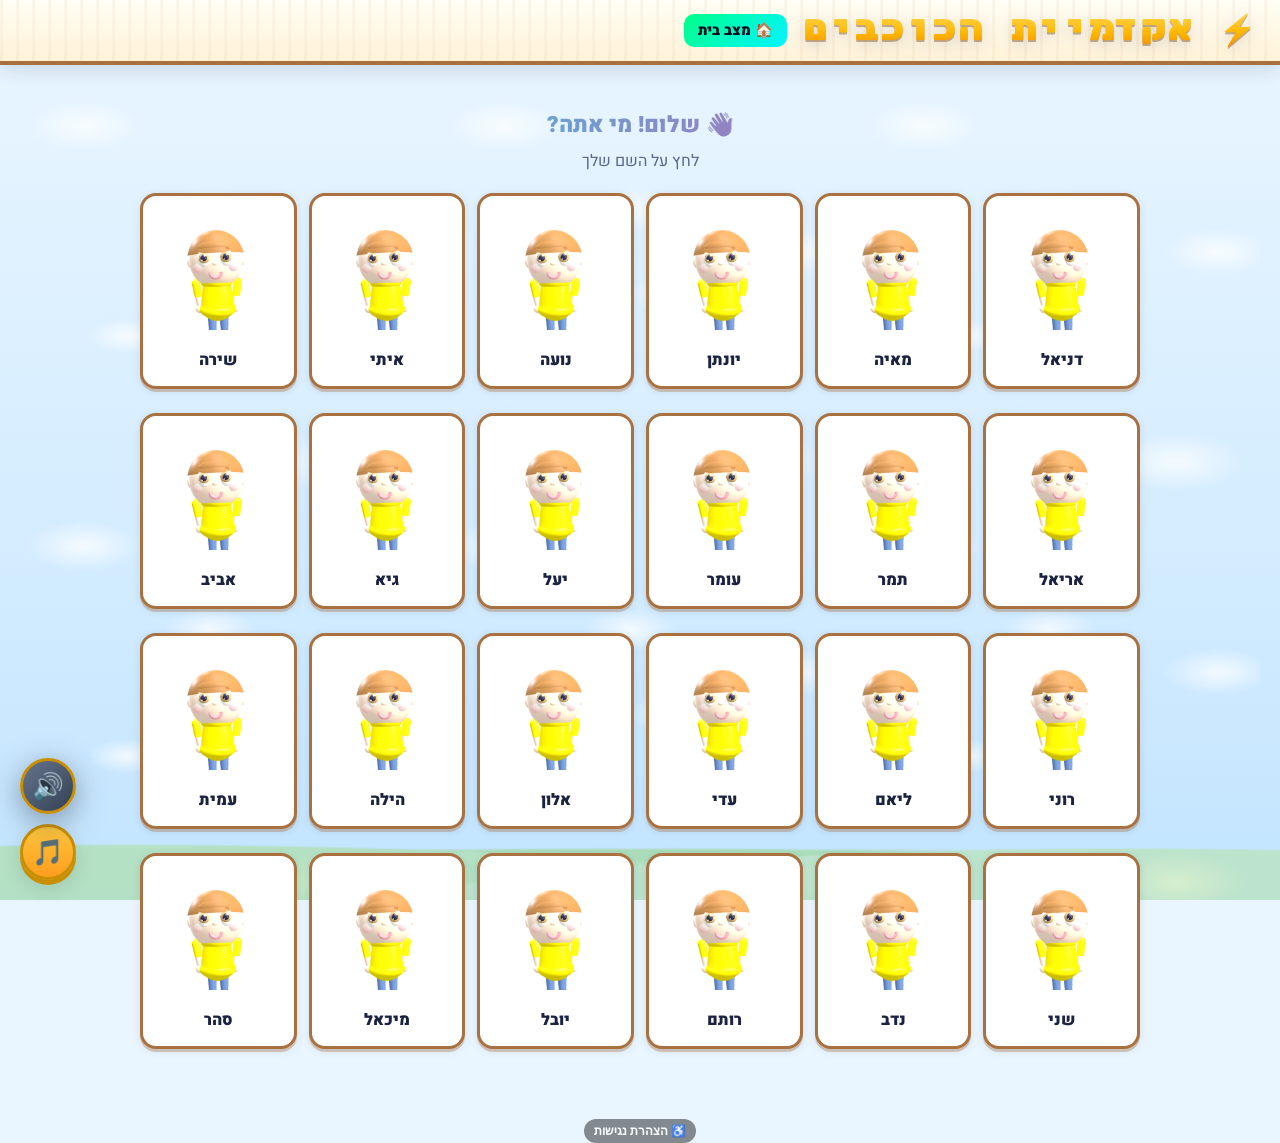
==== commit 96691ccd: "ביטול משימות מהבית (טאב התלמיד וכפתור הרובריקה) Co-Authored-By: Claude Opus 5.5 <noreply@anthropic.c" ====
--- a/index.html
+++ b/index.html
@@ -1143,7 +1143,6 @@
   <button class="btn btn-primary" style="font-size:1.15em" onclick="openClassIsland()">🏝️ האי של הכיתה</button>
   <button class="btn btn-primary" style="font-size:1.15em" onclick="openClassGame()">🎮 משחק הצהריים</button>
   <button class="btn btn-warning" onclick="openLeaderboard()">🏆 לוח שיא</button>
-  <button class="btn" onclick="openRubricEditor()">📋 רובריקת בית</button>
   <button class="btn" onclick="resetWeek()">🔄 איפוס שבועי</button>
   <button class="btn btn-danger" onclick="exportData()">💾 גיבוי לקובץ</button>
   <button class="btn" onclick="importData()">📂 שחזור מקובץ</button>
@@ -4839,7 +4838,6 @@
       ${renderRankLadder(s)}
 
       <div class="modal-tabs" style="border:none;padding:0;margin-top:14px">
-        <button class="modal-tab active" id="stTabHome" onclick="setStudentTab('home')">🏠 מהבית</button>
         <button class="modal-tab" id="stTabShop" onclick="setStudentTab('shop')">🛍️ חנות</button>
         <button class="modal-tab" id="stTabBox" onclick="setStudentTab('box')">🎁 הפתעה</button>
         <button class="modal-tab" id="stTabStickers" onclick="setStudentTab('stickers')">🧩 מדבקות</button>
@@ -4861,11 +4859,12 @@
   }
   animate();
 
-  setStudentTab('home');
+  setStudentTab('shop');
 }
 
 let studentTab = 'shop';
 function setStudentTab(t) {
+  if (t === 'home') t = 'shop'; /* משימות מהבית בוטלו */
   studentTab = t;
   const found = findStudent(studentSelectedId);
   if (!found) return;
@@ -5015,6 +5014,7 @@
   addPending({ type: 'equip', studentId: found.student.id, classId: found.cls.id, slot, itemId, price: 0 });
 }
 function studentRequestPoints(itemId) {
+  return; /* משימות מהבית בוטלו לבקשת המורה */
   const found = findStudent(studentSelectedId);
   if (!found) return;
   const item = (state.rubric || []).find(r => r.id === itemId);
